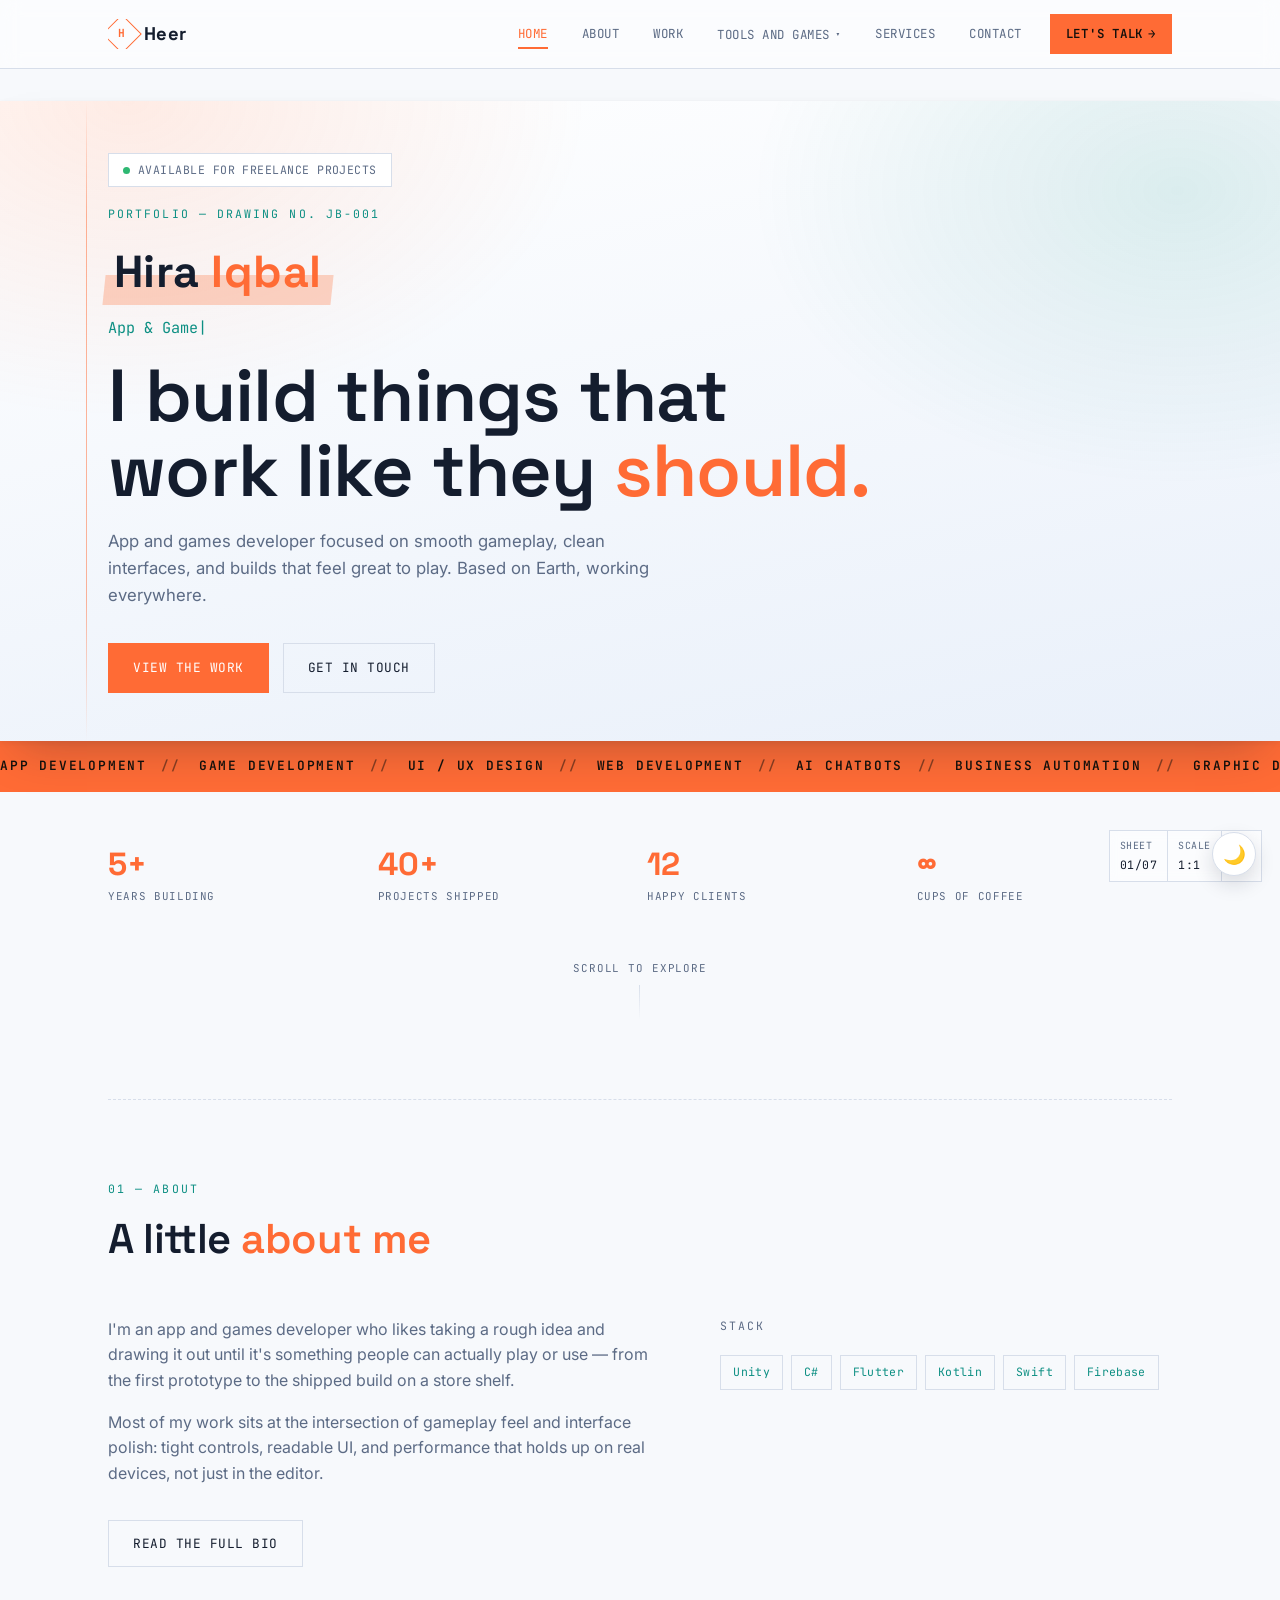
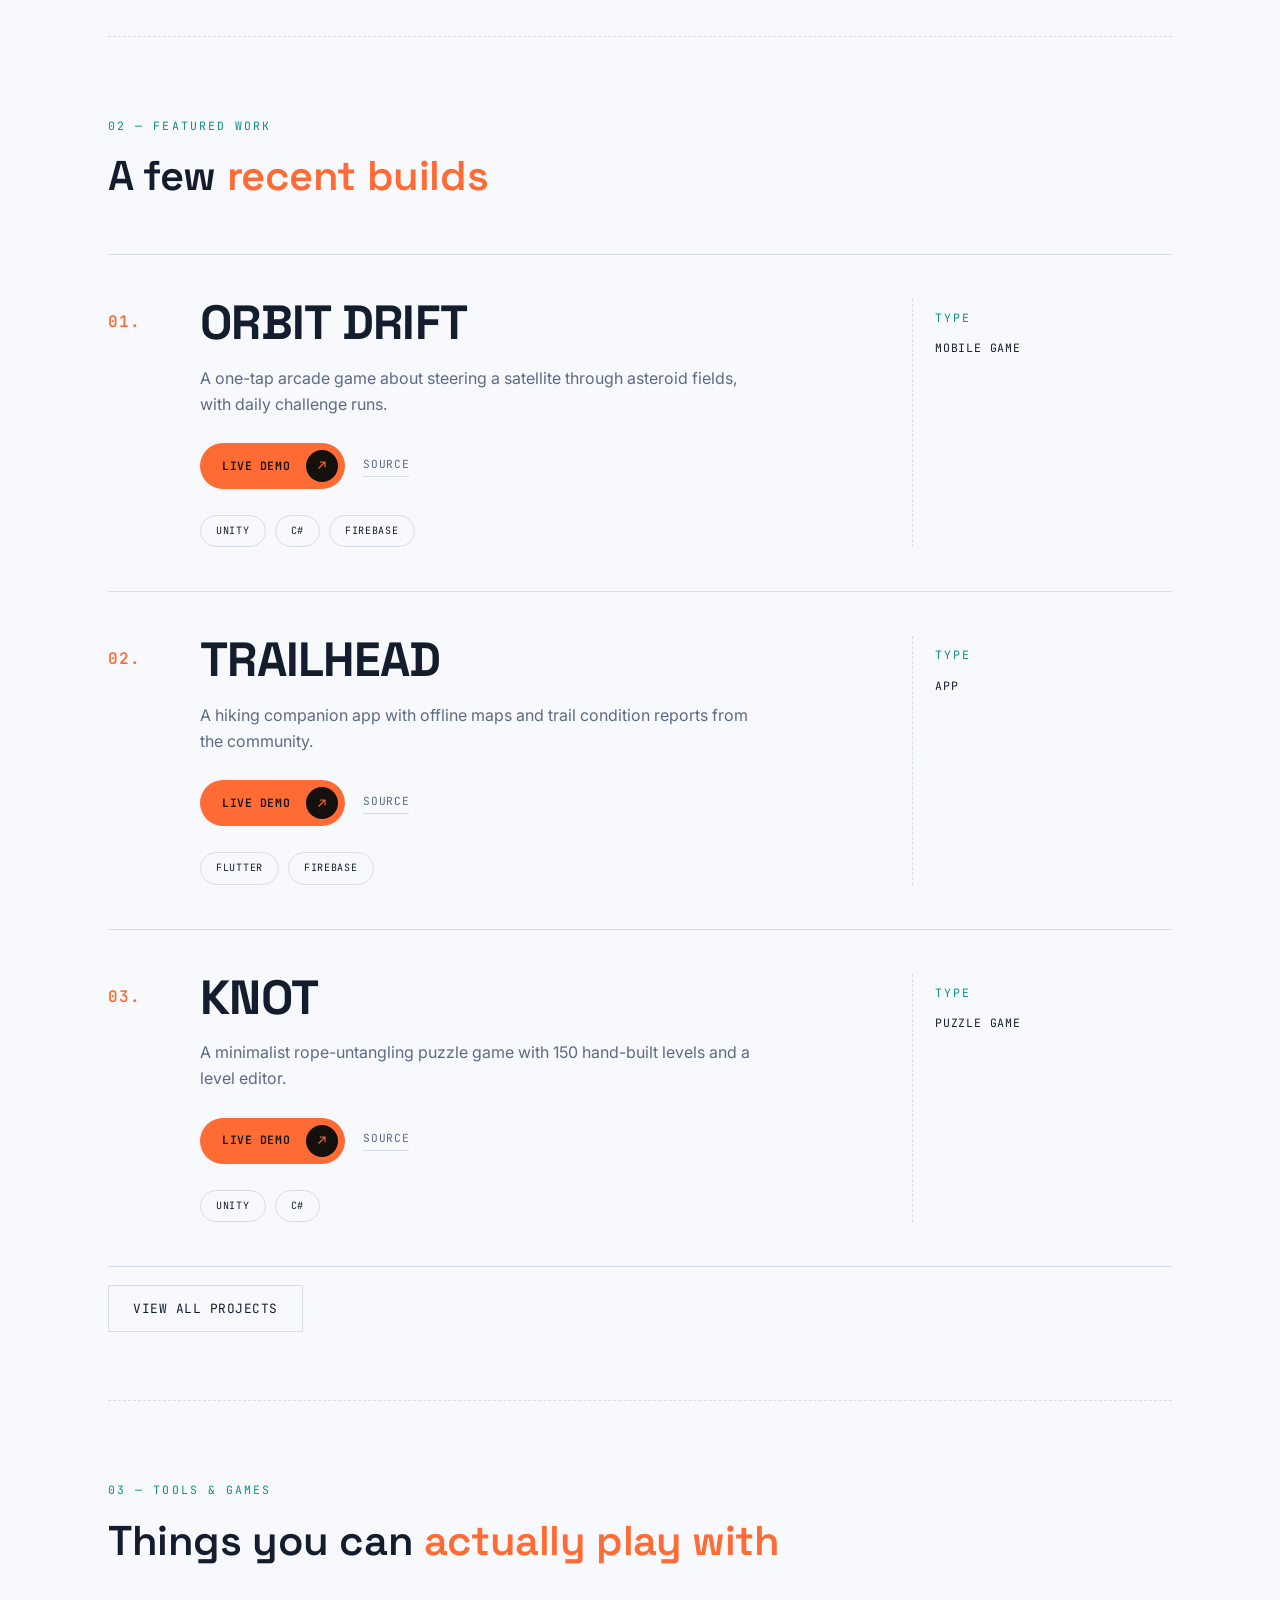
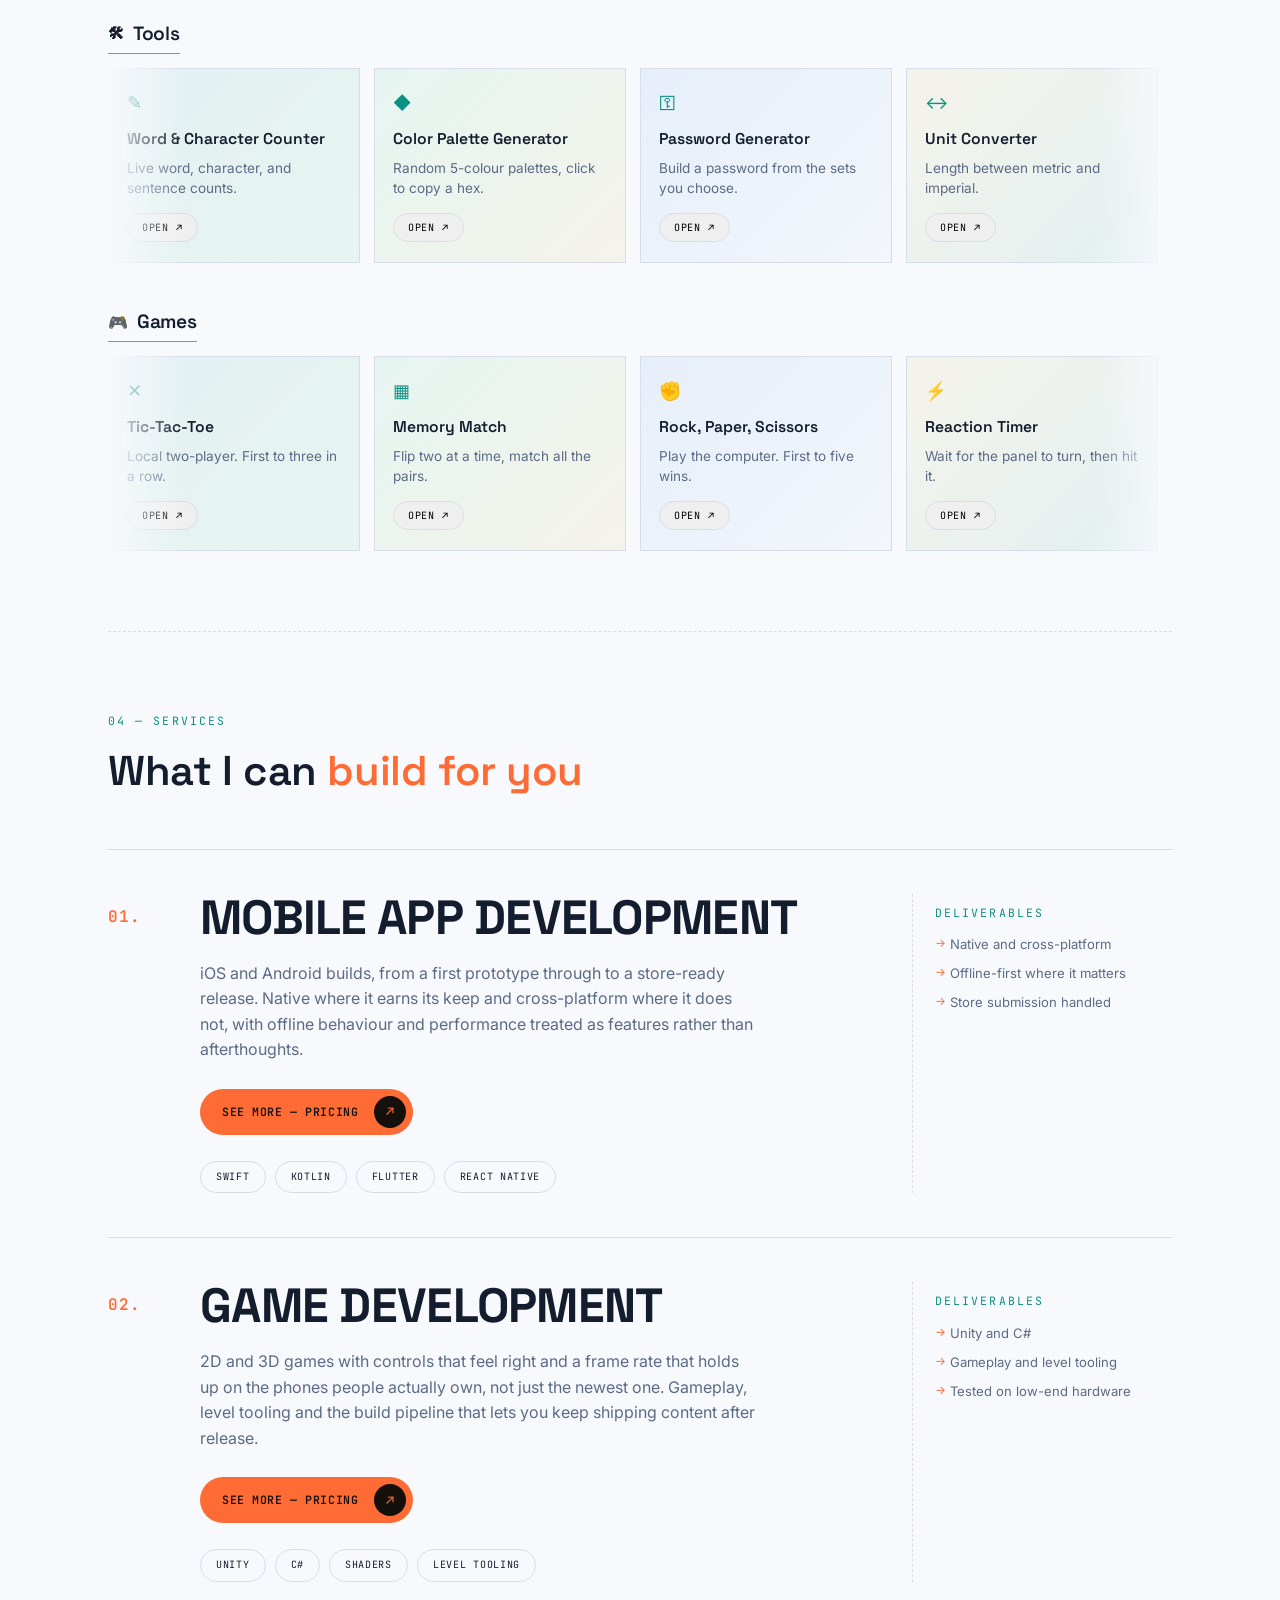
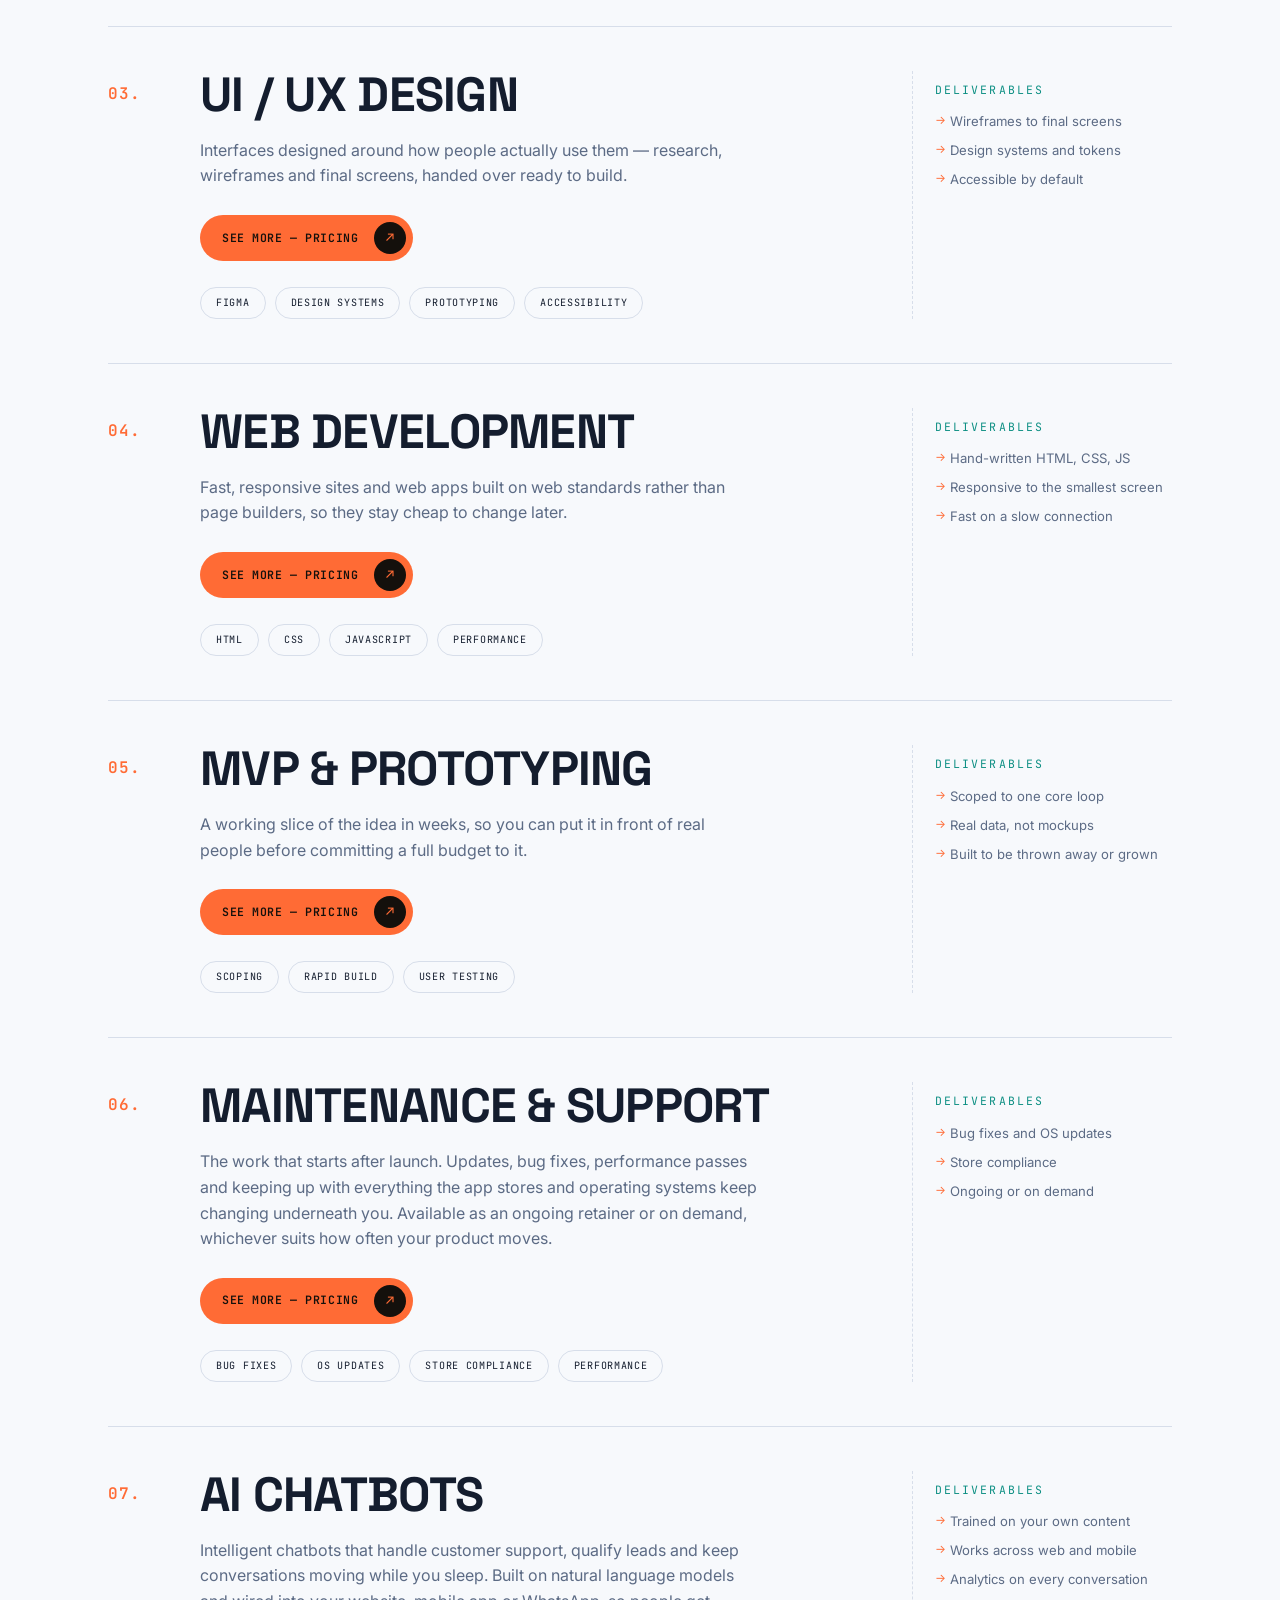
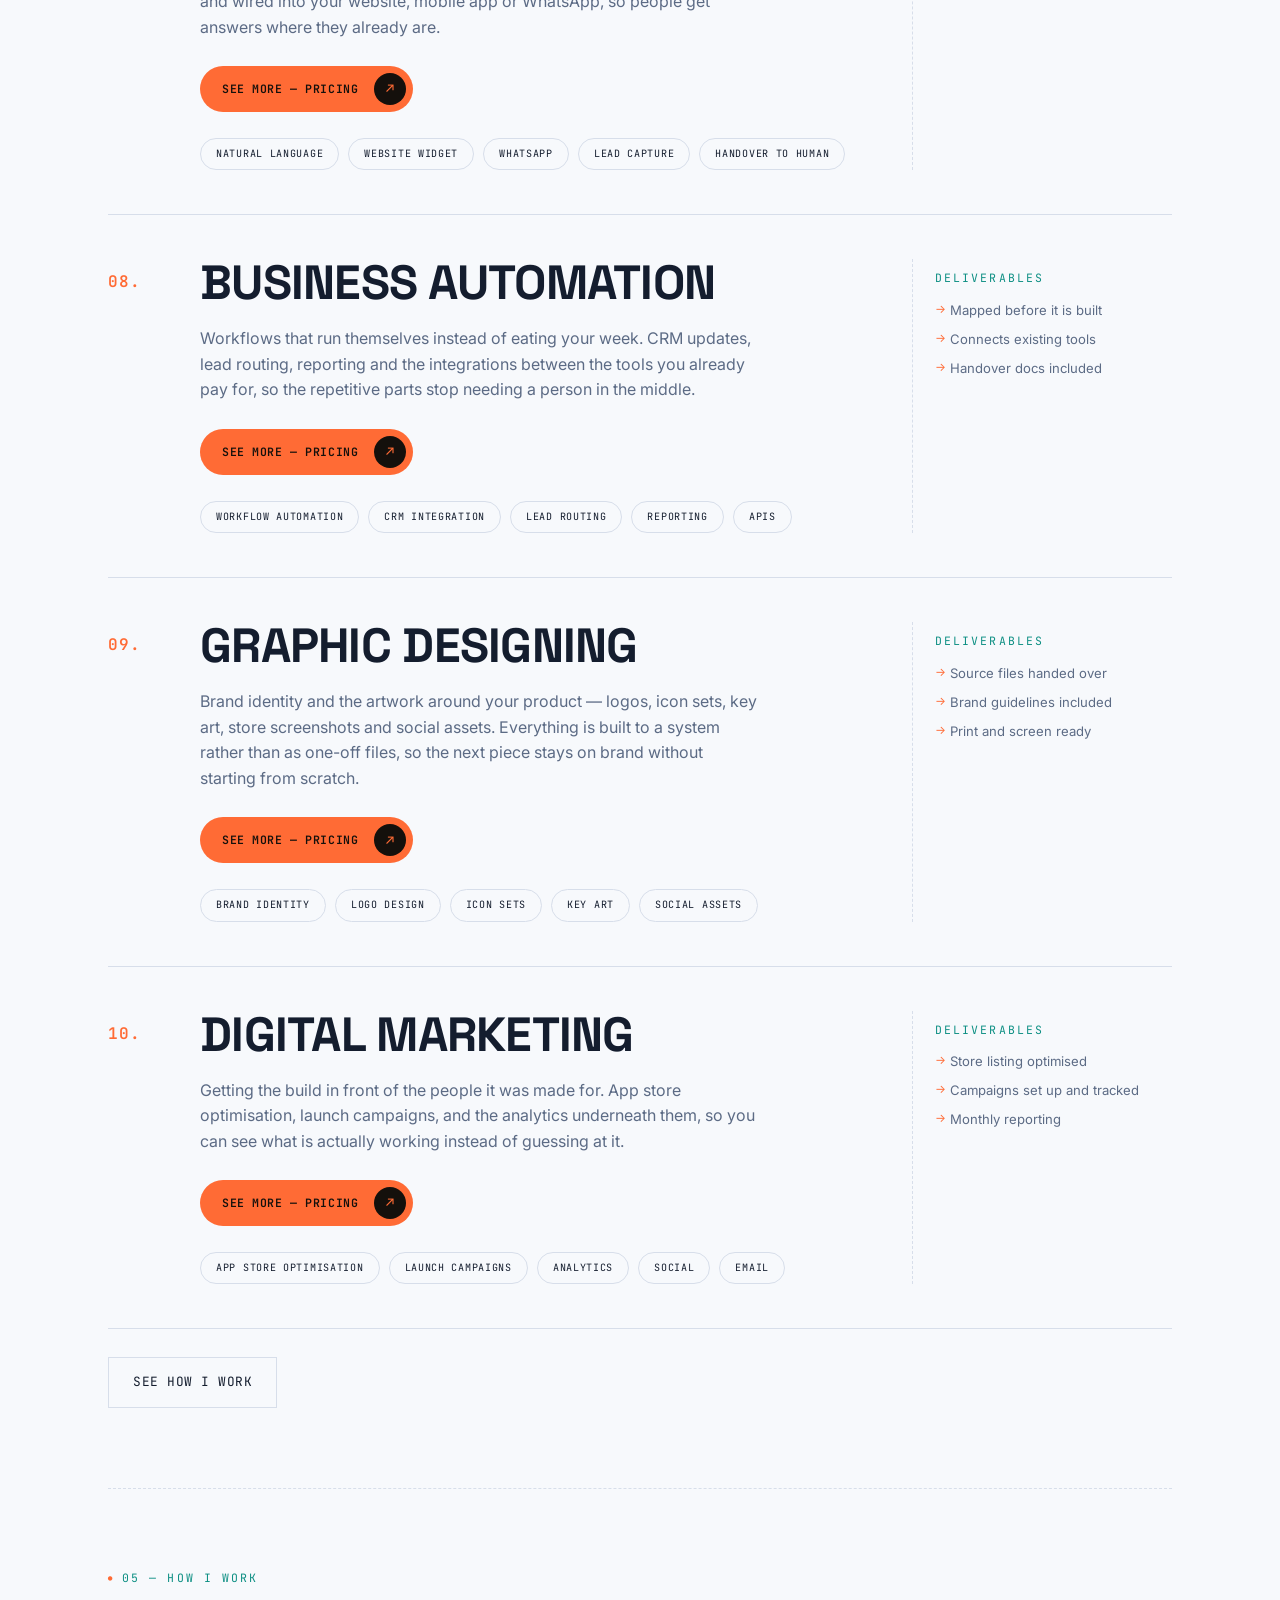
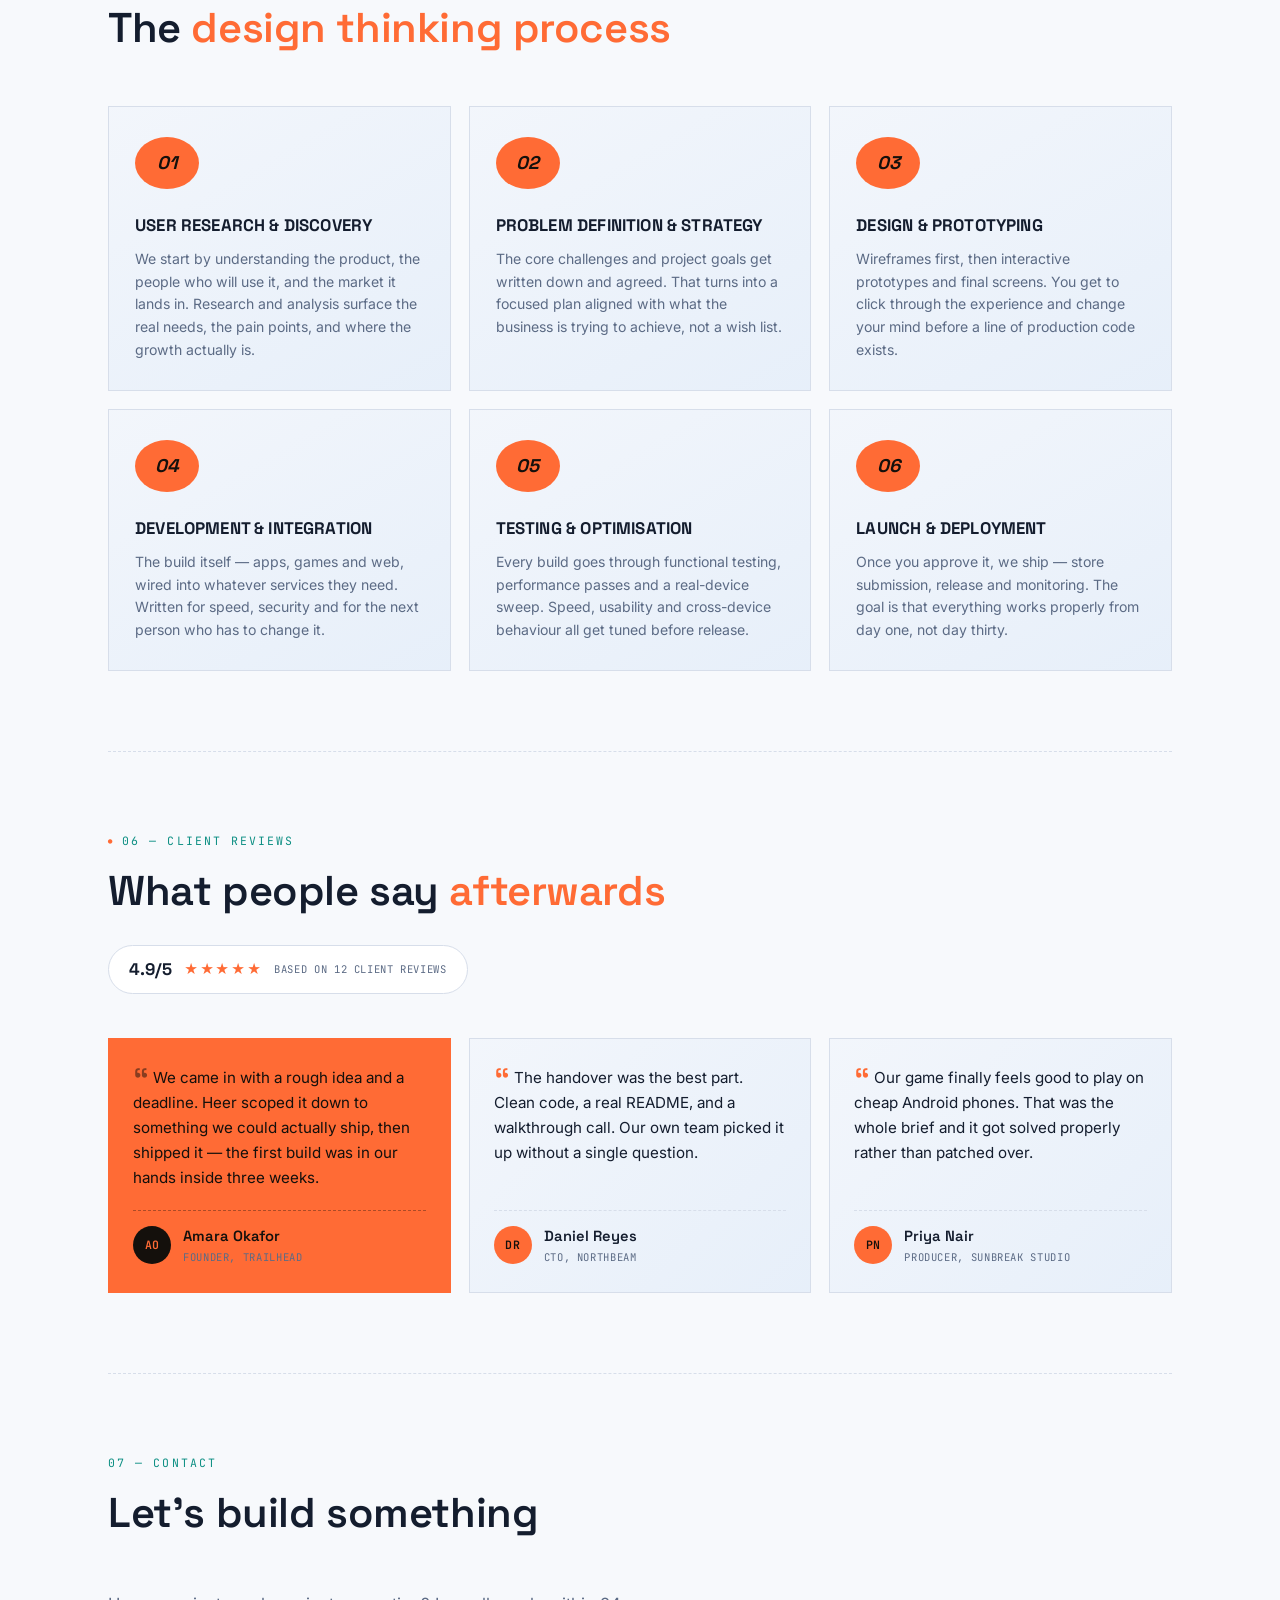
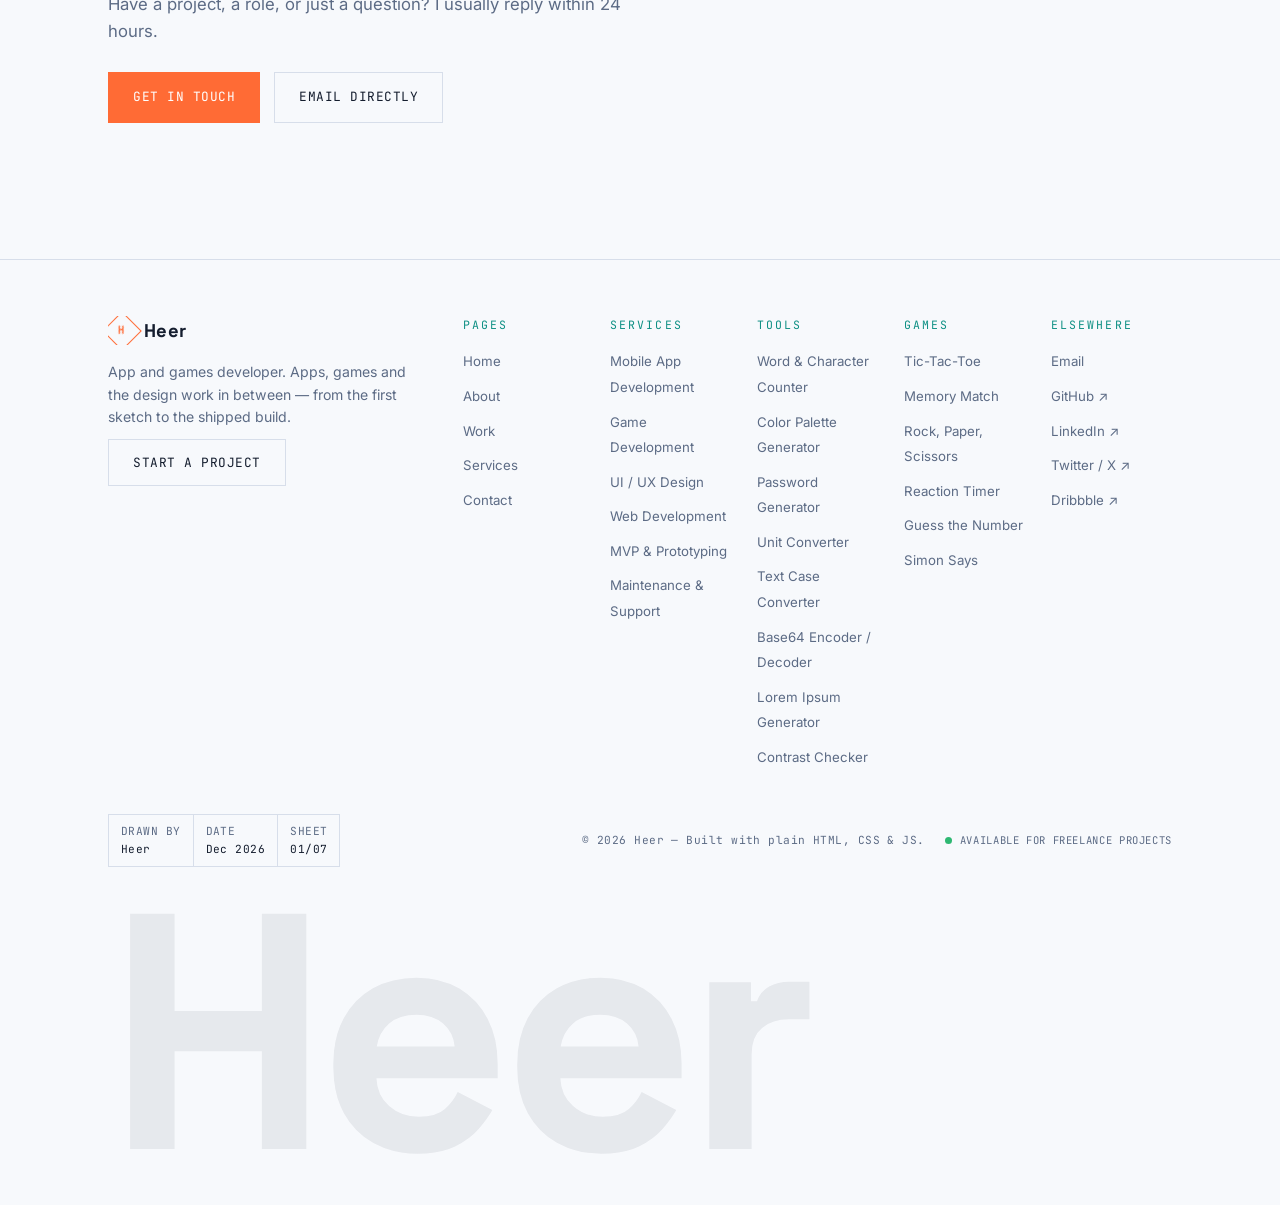
==== index.html @ 5babbfc8 "Rows everywhere, tools and games in a modal, back that returns you home - Work, home's work preview," ====
<!DOCTYPE html>
<html lang="en">
<head>
<meta charset="UTF-8">
<meta name="viewport" content="width=device-width, initial-scale=1.0">
<title>Heer — App & Games Developer Portfolio</title>
<!--
  HOW TO MAKE THIS YOURS
  1. This is already set up for Heer — App & Games Developer. Search "Heer" if you want to change the name.
  2. Edit the PROJECTS array in script.js to swap in your own work.
  3. Update the email / social links inside the #contact section.
  4. Swap the initials "JB" in the nav logo and footer title block.
-->
<link rel="preconnect" href="https://fonts.googleapis.com">
<link href="https://fonts.googleapis.com/css2?family=Space+Grotesk:wght@400;500;600;700&family=Inter:wght@400;500;600&family=JetBrains+Mono:wght@400;500;600&display=swap" rel="stylesheet">
<link rel="stylesheet" href="styles.css">
</head>
<body>

<div class="scroll-progress" id="scrollProgress" aria-hidden="true"></div>


<button class="theme-toggle" id="themeToggle" aria-label="Toggle dark mode" onclick="toggleTheme()">
  <span class="mode-icon">🌙</span>
</button>

<div class="sheet-info" aria-hidden="true">
  <div>SHEET<span id="sheetNum">01/05</span></div>
  <div>SCALE<span>1:1</span></div>
  <div>REV<span>A</span></div>
</div>

<header>
  <nav class="wrap">
    <a href="#home" class="logo" onclick="goTo('home')"><span class="mark"><span>H</span></span> Heer</a>
    <button class="menu-toggle" id="menuToggle" aria-label="Toggle menu" aria-expanded="false" onclick="toggleMobileNav()">☰</button>
    <ul class="nav-links" id="navLinks">
      <li><a href="#home" data-page="home" onclick="goTo('home')">Home</a></li>
      <li><a href="#about" data-page="about" onclick="goTo('about')">About</a></li>
      <li><a href="#work" data-page="work" onclick="goTo('work')">Work</a></li>
      <li class="has-dropdown" id="utilDropdown">
        <button class="nav-link" onclick="toggleDropdown(event)">Tools and Games <span class="chevron">▾</span></button>
        <div class="dropdown">
          <a href="#tools" data-page="tools" onclick="goTo('tools')">Tools</a>
          <a href="#games" data-page="games" onclick="goTo('games')">Games</a>
        </div>
      </li>
      <li><a href="#services" data-page="services" onclick="goTo('services')">Services</a></li>
      <li><a href="#contact" data-page="contact" onclick="goTo('contact')">Contact</a></li>
      <li class="nav-cta-item"><a href="#contact" class="nav-cta" onclick="goTo('contact')">Let's talk <span aria-hidden="true">→</span></a></li>
    </ul>
  </nav>
</header>

<main class="wrap">

  <button class="back-btn" id="backBtn" hidden onclick="goBack()"><span aria-hidden="true">←</span> Back</button>

  <!-- HOME -->
  <section class="page active hero section-tint" id="page-home">
    <div class="hero-panel">
    <div class="badge hero-anim" style="animation-delay:0s;"><span class="dot"></span> Available for freelance projects</div>
    <p class="eyebrow hero-anim" style="animation-delay:.06s;">Portfolio — Drawing No. JB‑001</p>
    <p class="hero-name hero-anim" style="animation-delay:.12s;">Hira <em>Iqbal</em></p>
    <p class="role-line hero-anim" id="roleLine" style="animation-delay:.18s;">&nbsp;</p>
    <h1 class="hero-anim" style="animation-delay:.24s;">I build things that<br>work like they <em>should.</em></h1>
    <p class="lede hero-anim" style="animation-delay:.32s;">App and games developer focused on smooth gameplay, clean interfaces, and builds that feel great to play. Based on Earth, working everywhere.</p>
    <div class="btn-row hero-anim" style="animation-delay:.38s;">
      <a href="#work" class="btn" onclick="goTo('work')">View the work</a>
      <a href="#contact" class="btn ghost" onclick="goTo('contact')">Get in touch</a>
    </div>
    </div><!-- /.hero-panel -->

    <div class="ticker ticker-band" id="heroTicker" role="group" aria-label="Capabilities"></div>

    <div class="stats">
      <div class="stat-card">
        <strong class="stat-num" data-target="5" data-suffix="+">0</strong>
        <span>Years Building</span>
      </div>
      <div class="stat-card">
        <strong class="stat-num" data-target="40" data-suffix="+">0</strong>
        <span>Projects Shipped</span>
      </div>
      <div class="stat-card">
        <strong class="stat-num" data-target="12" data-suffix="">0</strong>
        <span>Happy Clients</span>
      </div>
      <div class="stat-card">
        <strong class="stat-num" data-static="∞">0</strong>
        <span>Cups of Coffee</span>
      </div>
    </div>

    <button class="scroll-cue" onclick="document.querySelector('.divider').scrollIntoView({behavior:'smooth'})" aria-label="Scroll to explore">
      <span>Scroll to explore</span>
      <span class="scroll-cue-line"></span>
    </button>

    <hr class="divider" style="margin:80px 0;">

    <!-- About preview -->
    <div class="section-head">
      <p class="eyebrow">01 — About</p>
      <h2>A little <span class="outline">about me</span></h2>
    </div>
    <div class="about-grid">
      <div>
        <p>I'm an app and games developer who likes taking a rough idea and drawing it out until it's something people can actually play or use — from the first prototype to the shipped build on a store shelf.</p>
        <p>Most of my work sits at the intersection of gameplay feel and interface polish: tight controls, readable UI, and performance that holds up on real devices, not just in the editor.</p>
      </div>
      <div>
        <p class="eyebrow">Stack</p>
        <div class="tags">
          <span class="tag">Unity</span>
          <span class="tag">C#</span>
          <span class="tag">Flutter</span>
          <span class="tag">Kotlin</span>
          <span class="tag">Swift</span>
          <span class="tag">Firebase</span>
        </div>
      </div>
    </div>
    <div style="margin-top:28px;">
      <a href="#about" class="btn ghost" onclick="goTo('about')">Read the full bio</a>
    </div>

    <hr class="divider" style="margin:80px 0;">

    <!-- Featured work preview -->
    <div class="section-head">
      <p class="eyebrow">02 — Featured Work</p>
      <h2>A few <span class="outline">recent builds</span></h2>
    </div>
    <ol class="service-rows" id="homeProjectGrid"></ol>
    <div style="margin-top:28px;">
      <a href="#work" class="btn ghost" onclick="goTo('work')">View all projects</a>
    </div>

    <hr class="divider" style="margin:80px 0;">

    <!-- Tools & Games preview -->
    <div class="section-head">
      <p class="eyebrow">03 — Tools &amp; Games</p>
      <h2>Things you can <span class="outline">actually play with</span></h2>
    </div>
      <div class="showreel">
        <h3 class="reel-title"><a href="#tools" onclick="goTo('tools')"><span class="icon">🛠</span> Tools</a></h3>
        <div class="marquee" role="group" aria-label="Tools">
          <div class="marquee-track">
          <article class="mini-card">
            <span class="icon">✎</span>
            <h4>Word &amp; Character Counter</h4>
            <p>Live word, character, and sentence counts.</p>
            <button class="mini-open" onclick="openItem('tools','panel-counter','')">Open <span aria-hidden="true">↗</span></button>
          </article>
          <article class="mini-card">
            <span class="icon">◆</span>
            <h4>Color Palette Generator</h4>
            <p>Random 5-colour palettes, click to copy a hex.</p>
            <button class="mini-open" onclick="openItem('tools','panel-palette','genPalette')">Open <span aria-hidden="true">↗</span></button>
          </article>
          <article class="mini-card">
            <span class="icon">⚿</span>
            <h4>Password Generator</h4>
            <p>Build a password from the sets you choose.</p>
            <button class="mini-open" onclick="openItem('tools','panel-pass','genPassword')">Open <span aria-hidden="true">↗</span></button>
          </article>
          <article class="mini-card">
            <span class="icon">↔</span>
            <h4>Unit Converter</h4>
            <p>Length between metric and imperial.</p>
            <button class="mini-open" onclick="openItem('tools','panel-unit','convertUnit')">Open <span aria-hidden="true">↗</span></button>
          </article>
          <article class="mini-card">
            <span class="icon">Aa</span>
            <h4>Text Case Converter</h4>
            <p>Switch between sentence, title, camel and snake case.</p>
            <button class="mini-open" onclick="openItem('tools','panel-case','')">Open <span aria-hidden="true">↗</span></button>
          </article>
          <article class="mini-card">
            <span class="icon">⧉</span>
            <h4>Base64 Encoder / Decoder</h4>
            <p>Encode text to Base64 or decode it back.</p>
            <button class="mini-open" onclick="openItem('tools','panel-b64','')">Open <span aria-hidden="true">↗</span></button>
          </article>
          <article class="mini-card">
            <span class="icon">¶</span>
            <h4>Lorem Ipsum Generator</h4>
            <p>Placeholder paragraphs at the length you need.</p>
            <button class="mini-open" onclick="openItem('tools','panel-lorem','genLorem')">Open <span aria-hidden="true">↗</span></button>
          </article>
          <article class="mini-card">
            <span class="icon">◑</span>
            <h4>Contrast Checker</h4>
            <p>Check a colour pair against the WCAG levels.</p>
            <button class="mini-open" onclick="openItem('tools','panel-contrast','checkContrast')">Open <span aria-hidden="true">↗</span></button>
          </article>
          <article class="mini-card" aria-hidden="true">
            <span class="icon">✎</span>
            <h4>Word &amp; Character Counter</h4>
            <p>Live word, character, and sentence counts.</p>
            <button class="mini-open" tabindex="-1" onclick="openItem('tools','panel-counter','')">Open <span aria-hidden="true">↗</span></button>
          </article>
          <article class="mini-card" aria-hidden="true">
            <span class="icon">◆</span>
            <h4>Color Palette Generator</h4>
            <p>Random 5-colour palettes, click to copy a hex.</p>
            <button class="mini-open" tabindex="-1" onclick="openItem('tools','panel-palette','genPalette')">Open <span aria-hidden="true">↗</span></button>
          </article>
          <article class="mini-card" aria-hidden="true">
            <span class="icon">⚿</span>
            <h4>Password Generator</h4>
            <p>Build a password from the sets you choose.</p>
            <button class="mini-open" tabindex="-1" onclick="openItem('tools','panel-pass','genPassword')">Open <span aria-hidden="true">↗</span></button>
          </article>
          <article class="mini-card" aria-hidden="true">
            <span class="icon">↔</span>
            <h4>Unit Converter</h4>
            <p>Length between metric and imperial.</p>
            <button class="mini-open" tabindex="-1" onclick="openItem('tools','panel-unit','convertUnit')">Open <span aria-hidden="true">↗</span></button>
          </article>
          <article class="mini-card" aria-hidden="true">
            <span class="icon">Aa</span>
            <h4>Text Case Converter</h4>
            <p>Switch between sentence, title, camel and snake case.</p>
            <button class="mini-open" tabindex="-1" onclick="openItem('tools','panel-case','')">Open <span aria-hidden="true">↗</span></button>
          </article>
          <article class="mini-card" aria-hidden="true">
            <span class="icon">⧉</span>
            <h4>Base64 Encoder / Decoder</h4>
            <p>Encode text to Base64 or decode it back.</p>
            <button class="mini-open" tabindex="-1" onclick="openItem('tools','panel-b64','')">Open <span aria-hidden="true">↗</span></button>
          </article>
          <article class="mini-card" aria-hidden="true">
            <span class="icon">¶</span>
            <h4>Lorem Ipsum Generator</h4>
            <p>Placeholder paragraphs at the length you need.</p>
            <button class="mini-open" tabindex="-1" onclick="openItem('tools','panel-lorem','genLorem')">Open <span aria-hidden="true">↗</span></button>
          </article>
          <article class="mini-card" aria-hidden="true">
            <span class="icon">◑</span>
            <h4>Contrast Checker</h4>
            <p>Check a colour pair against the WCAG levels.</p>
            <button class="mini-open" tabindex="-1" onclick="openItem('tools','panel-contrast','checkContrast')">Open <span aria-hidden="true">↗</span></button>
          </article>
          </div>
        </div>
      </div>
      <div class="showreel">
        <h3 class="reel-title"><a href="#games" onclick="goTo('games')"><span class="icon">🎮</span> Games</a></h3>
        <div class="marquee" role="group" aria-label="Games">
          <div class="marquee-track">
          <article class="mini-card">
            <span class="icon">✕</span>
            <h4>Tic-Tac-Toe</h4>
            <p>Local two-player. First to three in a row.</p>
            <button class="mini-open" onclick="openItem('games','panel-ttt','initTTT')">Open <span aria-hidden="true">↗</span></button>
          </article>
          <article class="mini-card">
            <span class="icon">▦</span>
            <h4>Memory Match</h4>
            <p>Flip two at a time, match all the pairs.</p>
            <button class="mini-open" onclick="openItem('games','panel-memory','initMemory')">Open <span aria-hidden="true">↗</span></button>
          </article>
          <article class="mini-card">
            <span class="icon">✊</span>
            <h4>Rock, Paper, Scissors</h4>
            <p>Play the computer. First to five wins.</p>
            <button class="mini-open" onclick="openItem('games','panel-rps','')">Open <span aria-hidden="true">↗</span></button>
          </article>
          <article class="mini-card">
            <span class="icon">⚡</span>
            <h4>Reaction Timer</h4>
            <p>Wait for the panel to turn, then hit it.</p>
            <button class="mini-open" onclick="openItem('games','panel-reaction','resetReaction')">Open <span aria-hidden="true">↗</span></button>
          </article>
          <article class="mini-card">
            <span class="icon">?</span>
            <h4>Guess the Number</h4>
            <p>One to a hundred, higher or lower each time.</p>
            <button class="mini-open" onclick="openItem('games','panel-guess','resetGuess')">Open <span aria-hidden="true">↗</span></button>
          </article>
          <article class="mini-card">
            <span class="icon">◎</span>
            <h4>Simon Says</h4>
            <p>Watch the sequence, then repeat it back.</p>
            <button class="mini-open" onclick="openItem('games','panel-simon','resetSimon')">Open <span aria-hidden="true">↗</span></button>
          </article>
          <article class="mini-card" aria-hidden="true">
            <span class="icon">✕</span>
            <h4>Tic-Tac-Toe</h4>
            <p>Local two-player. First to three in a row.</p>
            <button class="mini-open" tabindex="-1" onclick="openItem('games','panel-ttt','initTTT')">Open <span aria-hidden="true">↗</span></button>
          </article>
          <article class="mini-card" aria-hidden="true">
            <span class="icon">▦</span>
            <h4>Memory Match</h4>
            <p>Flip two at a time, match all the pairs.</p>
            <button class="mini-open" tabindex="-1" onclick="openItem('games','panel-memory','initMemory')">Open <span aria-hidden="true">↗</span></button>
          </article>
          <article class="mini-card" aria-hidden="true">
            <span class="icon">✊</span>
            <h4>Rock, Paper, Scissors</h4>
            <p>Play the computer. First to five wins.</p>
            <button class="mini-open" tabindex="-1" onclick="openItem('games','panel-rps','')">Open <span aria-hidden="true">↗</span></button>
          </article>
          <article class="mini-card" aria-hidden="true">
            <span class="icon">⚡</span>
            <h4>Reaction Timer</h4>
            <p>Wait for the panel to turn, then hit it.</p>
            <button class="mini-open" tabindex="-1" onclick="openItem('games','panel-reaction','resetReaction')">Open <span aria-hidden="true">↗</span></button>
          </article>
          <article class="mini-card" aria-hidden="true">
            <span class="icon">?</span>
            <h4>Guess the Number</h4>
            <p>One to a hundred, higher or lower each time.</p>
            <button class="mini-open" tabindex="-1" onclick="openItem('games','panel-guess','resetGuess')">Open <span aria-hidden="true">↗</span></button>
          </article>
          <article class="mini-card" aria-hidden="true">
            <span class="icon">◎</span>
            <h4>Simon Says</h4>
            <p>Watch the sequence, then repeat it back.</p>
            <button class="mini-open" tabindex="-1" onclick="openItem('games','panel-simon','resetSimon')">Open <span aria-hidden="true">↗</span></button>
          </article>
          </div>
        </div>
      </div>

    <hr class="divider" style="margin:80px 0;">

    <!-- Services preview -->
    <div class="section-head">
      <p class="eyebrow">04 — Services</p>
      <h2>What I can <span class="outline">build for you</span></h2>
    </div>
    <ol class="service-rows" id="homeServiceRows"></ol>
    <div class="btn-row" style="margin-top:28px;">
      <a href="#services" class="btn ghost" onclick="goTo('services')">See how I work</a>
    </div>

    <hr class="divider" style="margin:80px 0;">

    <!-- How it works -->
    <div class="section-head">
      <p class="eyebrow dot">05 — How I work</p>
      <h2>The <span class="outline">design thinking process</span></h2>
    </div>
    <ol class="process-cards" id="homeProcess"></ol>

    <hr class="divider" style="margin:80px 0;">

    <!-- Client reviews -->
    <div class="section-head">
      <p class="eyebrow dot">06 — Client reviews</p>
      <h2>What people say <span class="outline">afterwards</span></h2>
      <div class="rating-pill" id="homeRating"></div>
    </div>
    <div class="quote-grid" id="homeQuoteGrid"></div>

    <hr class="divider" style="margin:80px 0;">

    <!-- Contact CTA -->
    <div class="section-head">
      <p class="eyebrow">07 — Contact</p>
      <h2>Let's build something</h2>
    </div>
    <p class="lede" style="margin-bottom:28px;">Have a project, a role, or just a question? I usually reply within 24 hours.</p>
    <div class="btn-row">
      <a href="#contact" class="btn" onclick="goTo('contact')">Get in touch</a>
      <a href="mailto:hello@hiraiqbal.dev" class="btn ghost">Email directly</a>
    </div>
  </section>

  <!-- ABOUT -->
  <section class="page section-tint tint-c" id="page-about">
    <div class="section-head">
      <p class="eyebrow">01 — About</p>
      <h2>The short version</h2>
    </div>
    <div class="about-grid">
      <div>
        <p>I'm an app and games developer who likes taking a rough idea and drawing it out until it's something people can actually play or use — from the first prototype to the shipped build on a store shelf.</p>
        <p>Most of my work sits at the intersection of gameplay feel and interface polish: tight controls, readable UI, and performance that holds up on real devices, not just in the editor.</p>
        <p>Outside of client work, I build small tools and games for fun — a few of them live on this site, under Tools &amp; Games.</p>
      </div>
      <div>
        <p class="eyebrow">Stack</p>
        <div class="tags">
          <span class="tag">Unity</span>
          <span class="tag">C#</span>
          <span class="tag">Flutter</span>
          <span class="tag">Kotlin</span>
          <span class="tag">Swift</span>
          <span class="tag">Firebase</span>
          <span class="tag">Figma</span>
          <span class="tag">Git</span>
        </div>
        <p class="eyebrow" style="margin-top:28px;">Currently</p>
        <p style="color:var(--muted); margin-top:8px;">Open to freelance app and game projects, and select full-time roles. Reply time: usually under 24 hours.</p>
      </div>
    </div>
  </section>

  <!-- WORK -->
  <section class="page section-tint tint-b" id="page-work">
    <div class="section-head">
      <p class="eyebrow">02 — Selected Work</p>
      <h2>Projects <span class="outline">worth a look</span></h2>
    </div>
    <ol class="service-rows" id="projectGrid"></ol>
  </section>

  <!-- TOOLS -->
    <section class="page section-tint tint-a" id="page-tools">
    <div class="section-head">
      <p class="eyebrow">03 — Tools</p>
      <h2>Small <span class="outline">utilities</span></h2>
    </div>
    <p class="lede" style="margin-bottom:40px;">Little browser utilities that do one job each. Nothing to install, and nothing leaves your machine.</p>
    <ol class="service-rows" id="toolRows"></ol>
  </section>

  <section class="page section-tint tint-b" id="page-games">
    <div class="section-head">
      <p class="eyebrow">04 — Games</p>
      <h2>Quick <span class="outline">breaks</span></h2>
    </div>
    <p class="lede" style="margin-bottom:40px;">Small games built by hand, all running locally in the page. Good for two minutes between things.</p>
    <ol class="service-rows" id="gameRows"></ol>
  </section>

  <!-- SERVICES -->
  <section class="page section-tint tint-c" id="page-services">
    <div class="section-head">
      <p class="eyebrow">05 — Services</p>
      <h2>What I can <span class="outline">build for you</span></h2>
    </div>
    <p class="lede" style="margin-bottom:32px;">Apps and games from the first sketch to the shipped build — and the design work in between. Every project is quoted on scope, not on hours.</p>

    <div class="ticker" id="capTicker" role="group" aria-label="Capabilities"></div>

    <ol class="service-rows" id="serviceRows"></ol>

    <hr class="divider" style="margin:72px 0;">

    <div class="section-head">
      <p class="eyebrow">How it works</p>
      <h2>The <span class="outline">design thinking process</span></h2>
    </div>
<ol class="process-cards" id="servicesProcess"></ol>

    <hr class="divider" style="margin:72px 0;">

    <div class="section-head">
      <p class="eyebrow">Client reviews</p>
      <h2>What it is like to <span class="outline">work together</span></h2>
    </div>
    <div class="quote-grid" id="quoteGrid"></div>

    <hr class="divider" style="margin:72px 0;">

    <div class="section-head">
      <h2>Have something in mind?</h2>
    </div>
    <p class="lede" style="margin-bottom:28px;">Tell me what you are trying to build and I will come back with a scope, a timeline, and a price.</p>
    <div class="btn-row">
      <a href="#contact" class="btn" onclick="goTo('contact')">Start a project</a>
      <a href="#work" class="btn ghost" onclick="goTo('work')">See past work</a>
    </div>
  </section>

  <section class="page section-tint tint-d" id="page-contact">
    <div class="section-head">
      <p class="eyebrow">06 — Contact</p>
      <h2>Let's build something</h2>
    </div>
    <div class="contact-grid">
      <div>
        <p style="color:var(--muted); margin-bottom:24px;">Have a project, a role, or just a question? The form sends straight to my inbox, or reach me directly through any of these.</p>
        <ul class="social-list">
          <li><a href="mailto:hello@hiraiqbal.dev">Email <span>hello@hiraiqbal.dev</span></a></li>
          <li><a href="https://github.com" target="_blank" rel="noopener">GitHub <span>↗</span></a></li>
          <li><a href="https://linkedin.com" target="_blank" rel="noopener">LinkedIn <span>↗</span></a></li>
          <li><a href="https://twitter.com" target="_blank" rel="noopener">Twitter / X <span>↗</span></a></li>
        </ul>
      </div>
      <form onsubmit="return sendMail(event)">
        <div class="field">
          <label for="cName">Name</label>
          <input type="text" id="cName" dir="auto" required>
        </div>
        <div class="field">
          <label for="cEmail">Email</label>
          <input type="email" id="cEmail" required>
        </div>
        <div class="field">
          <label for="cMsg">Message</label>
          <textarea id="cMsg" rows="5" dir="auto" required></textarea>
        </div>
        <button type="submit" class="btn">Send message</button>
      </form>
    </div>
  </section>

</main>

<footer>
  <div class="wrap footer-top">
    <div class="footer-brand">
      <a href="#home" class="logo" onclick="goTo('home')"><span class="mark"><span>H</span></span> Heer</a>
      <p>App and games developer. Apps, games and the design work in between — from the first sketch to the shipped build.</p>
      <a href="#contact" class="btn ghost small" onclick="goTo('contact')">Start a project</a>
    </div>

    <nav class="footer-cols" aria-label="Footer">
      <div class="footer-col">
        <p class="eyebrow">Pages</p>
        <ul>
          <li><a href="#home" onclick="goTo('home')">Home</a></li>
          <li><a href="#about" onclick="goTo('about')">About</a></li>
          <li><a href="#work" onclick="goTo('work')">Work</a></li>
          <li><a href="#services" onclick="goTo('services')">Services</a></li>
          <li><a href="#contact" onclick="goTo('contact')">Contact</a></li>
        </ul>
      </div>
      <div class="footer-col">
        <p class="eyebrow">Services</p>
        <ul id="footerServices"></ul>
      </div>
      <div class="footer-col">
        <p class="eyebrow">Tools</p>
        <ul id="footerTools"></ul>
      </div>
      <div class="footer-col">
        <p class="eyebrow">Games</p>
        <ul id="footerGames"></ul>
      </div>
      <div class="footer-col">
        <p class="eyebrow">Elsewhere</p>
        <ul>
          <li><a href="mailto:hello@hiraiqbal.dev">Email</a></li>
          <li><a href="https://github.com" target="_blank" rel="noopener">GitHub <span aria-hidden="true">↗</span></a></li>
          <li><a href="https://linkedin.com" target="_blank" rel="noopener">LinkedIn <span aria-hidden="true">↗</span></a></li>
          <li><a href="https://twitter.com" target="_blank" rel="noopener">Twitter / X <span aria-hidden="true">↗</span></a></li>
          <li><a href="https://dribbble.com" target="_blank" rel="noopener">Dribbble <span aria-hidden="true">↗</span></a></li>
        </ul>
      </div>
    </nav>
  </div>

  <div class="wrap footer-row">
    <div class="titleblock">
      <div>DRAWN BY<span>Heer</span></div>
      <div>DATE<span id="footDate"></span></div>
      <div>SHEET<span id="footSheet">01/07</span></div>
    </div>
    <div class="footer-meta">
      <span>&copy; <span id="footYear"></span> Heer &mdash; Built with plain HTML, CSS &amp; JS.</span>
      <span class="footer-status"><span class="dot"></span> Available for freelance projects</span>
    </div>
  </div>
  <div class="footer-mark wrap" aria-hidden="true">Heer</div>
</footer>


<!-- panel bodies live here and move into the modal when opened -->
<div id="panelStore" hidden>
<div class="util-panel" id="panel-counter">
            <div class="util-panel-inner">
              <textarea rows="5" id="counterInput" dir="auto" placeholder="Start typing or paste text here…" oninput="updateCounter()"></textarea>
              <div class="counter-stats">
                <div><strong id="cWords">0</strong><span>Words</span></div>
                <div><strong id="cChars">0</strong><span>Characters</span></div>
                <div><strong id="cSentences">0</strong><span>Sentences</span></div>
              </div>
            </div>
          </div>
<div class="util-panel" id="panel-palette">
            <div class="util-panel-inner">
              <button class="small-btn" onclick="genPalette()">Generate new palette</button>
              <div class="swatches" id="swatchRow"></div>
              <p class="eyebrow" id="copyMsg" style="margin-top:10px; min-height:1em;"></p>
            </div>
          </div>
<div class="util-panel" id="panel-pass">
            <div class="util-panel-inner">
              <div class="field">
                <label for="passLength">Length: <span id="passLenVal">14</span></label>
                <input type="range" id="passLength" min="6" max="32" value="14" oninput="document.getElementById('passLenVal').textContent=this.value">
              </div>
              <div class="field-row" style="margin-bottom:14px;">
                <label style="display:flex; align-items:center; gap:6px;"><input type="checkbox" id="passUpper" checked style="width:auto;"> Uppercase</label>
                <label style="display:flex; align-items:center; gap:6px;"><input type="checkbox" id="passNum" checked style="width:auto;"> Numbers</label>
                <label style="display:flex; align-items:center; gap:6px;"><input type="checkbox" id="passSym" checked style="width:auto;"> Symbols</label>
              </div>
              <button class="small-btn" onclick="genPassword()">Generate</button>
              <div class="field" style="margin-top:14px;">
                <input type="text" id="passOutput" readonly placeholder="Your password will appear here">
              </div>
            </div>
          </div>
<div class="util-panel" id="panel-unit">
            <div class="util-panel-inner">
              <div class="field-row">
                <div class="field">
                  <label for="unitInput">Value</label>
                  <input type="number" id="unitInput" value="1" oninput="convertUnit()">
                </div>
                <div class="field">
                  <label for="unitFrom">From</label>
                  <select id="unitFrom" onchange="convertUnit()">
                    <option value="m">Meters</option>
                    <option value="km">Kilometers</option>
                    <option value="cm">Centimeters</option>
                    <option value="in">Inches</option>
                    <option value="ft">Feet</option>
                    <option value="mi">Miles</option>
                  </select>
                </div>
              </div>
              <div class="field">
                <label for="unitTo">To</label>
                <select id="unitTo" onchange="convertUnit()">
                  <option value="ft">Feet</option>
                  <option value="m">Meters</option>
                  <option value="km">Kilometers</option>
                  <option value="cm">Centimeters</option>
                  <option value="in">Inches</option>
                  <option value="mi">Miles</option>
                </select>
              </div>
              <p class="eyebrow">Result</p>
              <p id="unitResult" style="font-family:var(--display); font-size:1.6rem; color:var(--accent);">—</p>
            </div>
          </div>
<div class="util-panel" id="panel-case">
            <div class="util-panel-inner">
              <textarea rows="3" id="caseInput" dir="auto" placeholder="Type or paste text here…" oninput="convertCase()"></textarea>
              <div class="chip-row">
                <button class="small-btn" onclick="setCase('upper')">UPPER</button>
                <button class="small-btn" onclick="setCase('lower')">lower</button>
                <button class="small-btn" onclick="setCase('sentence')">Sentence</button>
                <button class="small-btn" onclick="setCase('title')">Title</button>
                <button class="small-btn" onclick="setCase('camel')">camelCase</button>
                <button class="small-btn" onclick="setCase('snake')">snake_case</button>
                <button class="small-btn" onclick="setCase('kebab')">kebab-case</button>
              </div>
              <textarea rows="3" id="caseOutput" readonly placeholder="Result appears here"></textarea>
              <button class="small-btn" onclick="copyFrom('caseOutput', this)">Copy result</button>
            </div>
          </div>
<div class="util-panel" id="panel-b64">
            <div class="util-panel-inner">
              <textarea rows="3" id="b64Input" dir="auto" placeholder="Text or Base64…" oninput="runBase64()"></textarea>
              <div class="chip-row">
                <button class="small-btn" onclick="setB64Mode('encode')" id="b64EncodeBtn">Encode</button>
                <button class="small-btn" onclick="setB64Mode('decode')" id="b64DecodeBtn">Decode</button>
              </div>
              <textarea rows="3" id="b64Output" readonly placeholder="Result appears here"></textarea>
              <p class="eyebrow" id="b64Note">Encoding</p>
              <button class="small-btn" onclick="copyFrom('b64Output', this)">Copy result</button>
            </div>
          </div>
<div class="util-panel" id="panel-lorem">
            <div class="util-panel-inner">
              <div class="field">
                <label for="loremCount">Paragraphs: <span id="loremCountVal">3</span></label>
                <input type="range" id="loremCount" min="1" max="8" value="3" oninput="document.getElementById('loremCountVal').textContent=this.value; genLorem();">
              </div>
              <button class="small-btn" onclick="genLorem()">Generate again</button>
              <div id="loremOut" class="lorem-out"></div>
              <button class="small-btn" onclick="copyFrom('loremOut', this)">Copy text</button>
            </div>
          </div>
<div class="util-panel" id="panel-contrast">
            <div class="util-panel-inner">
              <div class="field-row">
                <div class="field">
                  <label for="cFg">Text colour</label>
                  <input type="color" id="cFg" value="#141d2e" oninput="checkContrast()">
                </div>
                <div class="field">
                  <label for="cBg">Background</label>
                  <input type="color" id="cBg" value="#f7f9fc" oninput="checkContrast()">
                </div>
              </div>
              <div class="contrast-preview" id="contrastPreview">Sample text at this pairing</div>
              <p class="contrast-ratio" id="contrastRatio">—</p>
              <div class="chip-row" id="contrastBadges"></div>
            </div>
          </div>
<div class="util-panel" id="panel-ttt">
          <div class="util-panel-inner">
            <p class="ttt-status" id="tttStatus">Player X's turn</p>
            <div class="ttt-board" id="tttBoard"></div>
            <button class="small-btn" onclick="initTTT()">Reset</button>
          </div>
        </div>
<div class="util-panel" id="panel-memory">
          <div class="util-panel-inner">
            <p class="ttt-status" id="memoryStatus">Moves: 0</p>
            <div class="memory-board" id="memoryBoard"></div>
            <button class="small-btn" onclick="initMemory()">Reset</button>
          </div>
        </div>
<div class="util-panel" id="panel-rps">
          <div class="util-panel-inner">
            <p class="rps-score" id="rpsScore">You: 0 — Computer: 0</p>
            <div class="rps-row">
              <button class="small-btn rps-choice" onclick="playRPS('rock')">🪨 Rock</button>
              <button class="small-btn rps-choice" onclick="playRPS('paper')">📄 Paper</button>
              <button class="small-btn rps-choice" onclick="playRPS('scissors')">✂️ Scissors</button>
            </div>
            <p class="eyebrow" id="rpsResult">Make the first move.</p>
          </div>
        </div>
<div class="util-panel" id="panel-reaction">
          <div class="util-panel-inner">
            <button class="reaction-pad" id="reactionPad" onclick="reactionClick()">Click to start</button>
            <p class="eyebrow" id="reactionBest">Best: —</p>
          </div>
        </div>
<div class="util-panel" id="panel-guess">
          <div class="util-panel-inner">
            <div class="field-row">
              <div class="field">
                <label for="guessInput">Your guess</label>
                <input type="number" id="guessInput" min="1" max="100" placeholder="1 – 100" onkeydown="if(event.key==='Enter'){event.preventDefault();submitGuess();}">
              </div>
            </div>
            <div class="chip-row">
              <button class="small-btn" onclick="submitGuess()">Guess</button>
              <button class="small-btn" onclick="resetGuess()">New number</button>
            </div>
            <p class="eyebrow" id="guessResult">Pick a number to begin.</p>
            <p class="eyebrow" id="guessHistory"></p>
          </div>
        </div>
<div class="util-panel" id="panel-simon">
          <div class="util-panel-inner">
            <div class="simon-board" id="simonBoard"></div>
            <div class="chip-row">
              <button class="small-btn" onclick="startSimon()">Start round</button>
            </div>
            <p class="eyebrow" id="simonStatus">Press start to play.</p>
          </div>
        </div>
</div>

<div class="modal-backdrop" id="itemModal" hidden onclick="if(event.target===this) closeItem()">
  <div class="modal" role="dialog" aria-modal="true" aria-labelledby="modalTitle">
    <div class="modal-head">
      <h3 id="modalTitle"></h3>
      <button class="modal-close" onclick="closeItem()" aria-label="Close">&times;</button>
    </div>
    <div class="modal-body" id="modalBody"></div>
  </div>
</div>

<script src="script.js"></script>
</body>
</html>
---- styles.css ----
:root{
  --bg:#f7f9fc;
  --surface:#ffffff;
  --surface-2:#eef3fb80;
  --line:#d7deea;
  --text:#141d2e;
  --muted:#5c6b85;
  --accent:#ff6b35;
  --accent-soft:#ff6b3512;
  --cyan:#0d8f83;
  --cyan-soft:#0d8f8315;
  --sky-soft:#4a90e218;
  --gold-soft:#e8c34518;
  --mint-soft:#2ecc7115;
  --header-bg:rgba(255,255,255,.5);
  --hero-bg-1:#ffffff;
  --hero-bg-2:#e9f0fa;
  --hero-glow-a:#ff6b3521;
  --hero-glow-b:#0d8f831f;
  --hero-shadow:0 22px 45px -18px rgba(20,29,46,.28), 0 2px 6px rgba(20,29,46,.06);
  --radius:2px;
  --display:'Space Grotesk', sans-serif;
  --body:'Inter', sans-serif;
  --mono:'JetBrains Mono', monospace;
}

[data-theme="dark"]{
  --bg:#0d1117;
  --surface:#151b26;
  --surface-2:#1c2433cc;
  --line:#2a3346;
  --text:#eef2f8;
  --muted:#8b97ad;
  --accent:#ff8257;
  --accent-soft:#ff825720;
  --cyan:#2fc4b6;
  --cyan-soft:#2fc4b620;
  --sky-soft:#5aa3f025;
  --gold-soft:#e8c34522;
  --mint-soft:#2ecc7120;
  --header-bg:rgba(13,17,23,.55);
  --hero-bg-1:#171f2e;
  --hero-bg-2:#0f1520;
  --hero-glow-a:#ff825726;
  --hero-glow-b:#2fc4b622;
  --hero-shadow:0 22px 48px -16px rgba(0,0,0,.65), 0 1px 0 rgba(255,255,255,.04);
}

body, .page, .card, .util-card, .stat-card, header{
  transition:background-color .35s ease, color .35s ease, border-color .35s ease;
}

.theme-toggle{
  position:fixed; bottom:24px; right:24px; z-index:80;
  display:inline-flex; align-items:center; justify-content:center;
  width:44px; height:44px; padding:0;
  border:1px solid var(--line); border-radius:50%;
  background:var(--surface); color:var(--text); cursor:pointer;
  box-shadow:0 8px 20px rgba(20,29,46,.15);
  transition:transform .2s ease, border-color .2s ease, background-color .2s ease, box-shadow .2s ease;
  font-size:1.15rem; line-height:1;
}
.theme-toggle:hover{ border-color:var(--accent); transform:translateY(-2px) rotate(12deg); box-shadow:0 10px 24px rgba(20,29,46,.22); }
@media (max-width:480px){
  .theme-toggle{ bottom:16px; right:16px; width:40px; height:40px; font-size:1.05rem; }
}

*{box-sizing:border-box; margin:0; padding:0;}

html{scroll-behavior:smooth;}
html, body{ overflow-x:hidden; width:100%; }

body{
  background:var(--bg);
  color:var(--text);
  font-family:var(--body);
  line-height:1.6;
  min-height:100vh;
}

a{color:inherit; text-decoration:none;}
button{font-family:inherit; cursor:pointer;}
ul{list-style:none;}

:focus-visible{
  outline:2px dashed var(--accent);
  outline-offset:3px;
}

.eyebrow{
  font-family:var(--mono);
  font-size:.72rem;
  letter-spacing:.18em;
  text-transform:uppercase;
  color:var(--cyan);
}

.wrap{
  max-width:1120px;
  margin:0 auto;
  padding:0 28px;
}

/* ---------- Corner sheet info (signature element) ---------- */
.sheet-info{
  position:fixed;
  right:18px;
  bottom:18px;
  z-index:40;
  display:flex;
  gap:0;
  border:1px solid var(--line);
  background:var(--header-bg);
  backdrop-filter:blur(6px);
  font-family:var(--mono);
  font-size:.62rem;
  letter-spacing:.05em;
  color:var(--muted);
}
.sheet-info div{
  padding:7px 10px;
  border-right:1px solid var(--line);
}
.sheet-info div:last-child{border-right:none;}
.sheet-info span{
  display:block;
  color:var(--text);
  font-size:.72rem;
  margin-top:2px;
}
@media (max-width:640px){ .sheet-info{ display:none; } }

/* ---------- Nav ---------- */
header{
  position:sticky; top:0; z-index:50;
  background:var(--header-bg);
  backdrop-filter:blur(10px);
  border-bottom:1px solid var(--line);
}
nav.wrap{
  height:68px;
  display:flex;
  align-items:center;
  justify-content:space-between;
}
.logo{
  font-family:var(--display);
  font-weight:700;
  font-size:1.15rem;
  letter-spacing:.02em;
  display:flex;
  align-items:center;
  gap:8px;
  overflow:hidden;
  white-space:nowrap;
  text-overflow:ellipsis;
  min-width:0;
}
.logo .mark{
  width:28px; height:28px;
  border:1.5px solid var(--accent);
  display:flex; align-items:center; justify-content:center;
  color:var(--accent);
  font-family:var(--mono);
  font-size:.7rem;
  transform:rotate(45deg);
  transition:transform .25s ease, border-color .25s ease;
}
.logo:hover .mark{ transform:rotate(45deg) scale(1.15); border-color:var(--cyan); }
.logo .mark span{ transform:rotate(-45deg); }

.nav-links{
  display:flex;
  align-items:center;
  gap:6px;
}
.nav-links > li{ position:relative; }
.nav-links a, .nav-links button.nav-link{
  display:flex; align-items:center; gap:5px;
  padding:9px 14px;
  font-family:var(--mono);
  font-size:.78rem;
  letter-spacing:.04em;
  text-transform:uppercase;
  color:var(--muted);
  background:none;
  border:none;
  position:relative;
  transition:color .15s ease;
}
.nav-links a::after, .nav-links button.nav-link::after{
  content:'';
  position:absolute;
  left:14px; right:14px; bottom:4px;
  height:2px;
  background:var(--accent);
  transform:scaleX(0);
  transform-origin:left;
  transition:transform .25s ease;
}
.nav-links a:hover::after, .nav-links button.nav-link:hover::after,
.nav-links a.active::after{
  transform:scaleX(1);
}
.nav-links a:hover, .nav-links button.nav-link:hover,
.nav-links a.active, .nav-links button.nav-link.active{
  color:var(--text);
}
.nav-links a.active, .nav-links button.nav-link.active{ color:var(--accent); }
.chevron{ font-size:.6rem; transition:transform .15s ease; }
.has-dropdown.open .chevron{ transform:rotate(180deg); }

.dropdown{
  position:absolute;
  top:calc(100% + 6px);
  left:0;
  min-width:190px;
  background:var(--surface);
  border:1px solid var(--line);
  box-shadow:0 12px 30px rgba(0,0,0,.4);
  display:none;
  flex-direction:column;
  padding:6px;
}
.has-dropdown.open .dropdown{ display:flex; }
.dropdown a{
  padding:10px 12px;
  font-family:var(--mono);
  font-size:.76rem;
  color:var(--muted);
  border-left:2px solid transparent;
}
.dropdown a:hover{ color:var(--text); border-left-color:var(--accent); background:var(--surface-2); }

.menu-toggle{
  display:none;
  background:none; border:1px solid var(--line);
  color:var(--text); padding:8px 10px;
  flex-shrink:0;
  font-size:1.1rem;
  line-height:1;
  position:relative;
  z-index:70;
}

@media (max-width:860px){
  .nav-links{
    display:none;
    position:absolute; top:68px; left:0; right:0;
    background:var(--bg);
    flex-direction:column;
    align-items:stretch;
    padding:10px;
    gap:2px;
    max-height:calc(100vh - 68px);
    overflow-y:auto;
    border-top:1px solid var(--line);
    border-bottom:1px solid var(--line);
    z-index:60;
  }
  .nav-links.open{ display:flex; }
  .nav-links a, .nav-links button.nav-link{ padding:14px 12px; justify-content:space-between; width:100%; }
  .dropdown{ position:static; border:none; background:none; padding-left:10px; display:none; }
  .has-dropdown.open .dropdown{ display:flex; }
  .menu-toggle{ display:block; }
}

/* ---------- Pages ---------- */
.page{ display:none; animation:fadeIn .35s ease; }
.page.active{ display:block; }
@keyframes fadeIn{ from{opacity:0; transform:translateY(6px);} to{opacity:1; transform:none;} }
@media (prefers-reduced-motion: reduce){
  .page{ animation:none; }
  html{ scroll-behavior:auto; }
}

/* ---------- Scroll reveal ---------- */
.reveal{
  opacity:0;
  transform:translateY(26px);
  transition:opacity .7s ease, transform .7s ease;
}
.reveal.in{ opacity:1; transform:none; }
@media (prefers-reduced-motion: reduce){
  .reveal{ opacity:1; transform:none; transition:none; }
}

/* ---------- Hero entrance ---------- */
@keyframes heroIn{ from{opacity:0; transform:translateY(16px);} to{opacity:1; transform:none;} }
.hero-anim{ animation:heroIn .6s ease both; }
@media (prefers-reduced-motion: reduce){
  .hero-anim{ animation:none; }
}

/* ---------- Button ripple ---------- */
.btn, .small-btn{ position:relative; overflow:hidden; }
.ripple{
  position:absolute;
  border-radius:50%;
  background:currentColor;
  opacity:.35;
  transform:scale(0);
  animation:rippleAnim .55s ease-out;
  pointer-events:none;
}
@keyframes rippleAnim{ to{ transform:scale(2.6); opacity:0; } }
@media (prefers-reduced-motion: reduce){
  .ripple{ display:none; }
}

/* ---------- Section background tints (full-bleed) ---------- */
.section-tint{
  margin-left:calc(50% - 50vw);
  margin-right:calc(50% - 50vw);
  padding-left:calc(50vw - 50%);
  padding-right:calc(50vw - 50%);
}
.tint-a{ background:linear-gradient(135deg, var(--gold-soft), var(--sky-soft)); }
.tint-b{ background:linear-gradient(135deg, var(--cyan-soft), var(--mint-soft)); }
.tint-c{ background:linear-gradient(135deg, var(--surface-2), var(--sky-soft)); }
.tint-d{ background:linear-gradient(135deg, var(--surface), var(--gold-soft)); border-top:1px dashed var(--line); border-bottom:1px dashed var(--line); }
@media (max-width:480px){
  .section-tint{ padding-left:16px; padding-right:16px; }
}


/* ---------- Scroll progress ---------- */
.scroll-progress{
  position:fixed; top:0; left:0; right:0; z-index:90;
  height:3px;
  background:var(--accent);
  transform:scaleX(0);
  transform-origin:left;
  will-change:transform;
  pointer-events:none;
}

/* ---------- In-site back button ---------- */
.back-btn{
  /* in the flow at the top of the page, so it scrolls away with the content */
  margin:18px 0 4px;
  display:inline-flex; align-items:center; gap:7px;
  padding:7px 13px;
  border:1px solid var(--line);
  border-radius:999px;
  background:var(--surface);
  color:var(--text);
  font-family:var(--mono);
  font-size:.66rem;
  text-transform:uppercase;
  letter-spacing:.07em;
  transition:border-color .18s ease, color .18s ease, transform .18s ease;
}
.back-btn[hidden]{ display:none; }
.back-btn:hover{ border-color:var(--accent); color:var(--accent); transform:translateX(-2px); }
@media (max-width:480px){
  .back-btn{ margin:14px 0 2px; padding:6px 11px; font-size:.6rem; }
}
@media (prefers-reduced-motion: reduce){
  .back-btn:hover{ transform:none; }
}

/* ---------- Nav: talk CTA ---------- */
.nav-links a.nav-cta{
  background:var(--accent);
  color:#14100c;
  padding:10px 16px;
  font-weight:600;
  letter-spacing:.06em;
  transition:transform .18s ease, box-shadow .18s ease;
}
.nav-links a.nav-cta::after{ display:none; }
.nav-links a.nav-cta:hover{ transform:translateY(-2px); box-shadow:0 8px 18px rgba(20,29,46,.22); }
.nav-cta-item{ margin-left:8px; }
@media (max-width:860px){
  .nav-cta-item{ margin-left:0; margin-top:6px; }
  .nav-links a.nav-cta{ justify-content:center; }
}

/* ---------- Two-tone headings ---------- */
.outline{ color:var(--accent); }

/* ---------- Capability ticker ---------- */
.ticker{
  overflow:hidden;
  margin-bottom:56px;
  padding:14px 0;
  border-top:1px solid var(--line);
  border-bottom:1px solid var(--line);
  -webkit-mask-image:linear-gradient(90deg, transparent 0, #000 6%, #000 94%, transparent 100%);
  mask-image:linear-gradient(90deg, transparent 0, #000 6%, #000 94%, transparent 100%);
}
.ticker-track{
  display:flex;
  width:max-content;
  animation:tickerRTL 42s linear infinite;
}
@keyframes tickerRTL{
  from{ transform:translateX(0); }
  to{ transform:translateX(-50%); }
}
.ticker:hover .ticker-track{ animation-play-state:paused; }
.ticker-track li{
  font-family:var(--mono);
  font-size:.72rem;
  text-transform:uppercase;
  letter-spacing:.1em;
  color:var(--muted);
  white-space:nowrap;
  /* spacing on the item, not a flex gap, so -50% stays exact */
  padding-right:34px;
  position:relative;
}
.ticker-track li::after{
  content:'◆';
  position:absolute; right:12px;
  color:var(--accent);
  font-size:.5rem;
  top:50%; transform:translateY(-45%);
}
@media (prefers-reduced-motion: reduce){
  .ticker-track{ animation:none; }
  .ticker{ overflow-x:auto; -webkit-mask-image:none; mask-image:none; }
}

/* Full-bleed accent band variant */
.ticker-band{
  margin-left:calc(50% - 50vw);
  margin-right:calc(50% - 50vw);
  margin-top:0;
  margin-bottom:0;
  padding:15px 0;
  background:var(--accent);
  border:none;
  -webkit-mask-image:none;
  mask-image:none;
}
.ticker-band .ticker-track li{
  color:#14100c;
  font-size:.8rem;
  font-weight:600;
  letter-spacing:.14em;
  padding-right:52px;
}
.ticker-band .ticker-track li::after{
  content:'//';
  color:rgba(20,16,12,.5);
  font-size:.8rem;
  right:18px;
  transform:translateY(-50%);
}
@media (max-width:480px){
  .ticker-band{ padding:12px 0; }
  .ticker-band .ticker-track li{ font-size:.68rem; padding-right:40px; }
  .ticker-band .ticker-track li::after{ right:14px; }
}

/* ---------- Services as numbered rows ---------- */
.service-rows{ list-style:none; }
.service-row{
  display:grid;
  grid-template-columns:64px 1fr 260px;
  gap:28px;
  padding:44px 0;
  border-top:1px solid var(--line);
  transition:border-color .25s ease;
}
.service-row:last-child{ border-bottom:1px solid var(--line); }
.service-row:hover{ border-top-color:var(--accent); }
.row-num{
  font-family:var(--mono);
  font-size:1rem;
  font-weight:600;
  color:var(--accent);
  letter-spacing:.06em;
  padding-top:10px;
}
.row-main h3{
  font-size:clamp(1.9rem, 4vw, 3rem);
  font-weight:700;
  text-transform:uppercase;
  line-height:1.02;
  letter-spacing:-.015em;
  margin-bottom:18px;
}
.row-main > p{
  color:var(--muted);
  max-width:56ch;
  margin-bottom:26px;
}
/* pill CTA with a circular arrow badge */
.row-cta{
  display:inline-flex; align-items:center; gap:16px;
  background:var(--accent);
  color:#14100c;
  border-radius:999px;
  padding:7px 7px 7px 22px;
  font-family:var(--mono);
  font-size:.72rem;
  font-weight:600;
  letter-spacing:.05em;
  text-transform:uppercase;
  margin-bottom:26px;
  transition:transform .2s ease, box-shadow .2s ease;
}
.row-cta:hover{ transform:translateY(-2px); box-shadow:0 10px 22px rgba(20,29,46,.22); }
.row-cta .arrow{
  width:32px; height:32px;
  border-radius:50%;
  background:#14100c;
  color:var(--accent);
  display:inline-flex; align-items:center; justify-content:center;
  font-size:.85rem;
  transition:transform .2s ease;
}
.row-cta:hover .arrow{ transform:rotate(45deg); }
@media (prefers-reduced-motion: reduce){
  .row-cta:hover{ transform:none; }
  .row-cta:hover .arrow{ transform:none; }
}
.row-tags{
  display:flex; flex-wrap:wrap; gap:9px;
}
.row-tags li{
  font-family:var(--mono);
  font-size:.63rem;
  text-transform:uppercase;
  letter-spacing:.07em;
  color:var(--text);
  border:1px solid var(--line);
  border-radius:999px;
  padding:7px 15px;
  transition:border-color .18s ease, color .18s ease;
}
.row-tags li:hover{ border-color:var(--accent); color:var(--accent); }
.row-spec{
  border-left:1px dashed var(--line);
  padding-left:22px;
  padding-top:10px;
}
.row-spec .eyebrow{ margin-bottom:12px; }
.row-spec ul{ display:grid; gap:8px; }
.row-spec li{
  font-size:.82rem;
  color:var(--muted);
  padding-left:15px;
  position:relative;
}
.row-spec li::before{
  content:'→';
  position:absolute; left:0;
  color:var(--accent);
  font-size:.72rem;
}
@media (max-width:900px){
  .service-row{ grid-template-columns:44px 1fr; }
  .row-spec{
    grid-column:2;
    border-left:none;
    border-top:1px dashed var(--line);
    padding-left:0; padding-top:18px;
  }
}
@media (max-width:520px){
  .service-row{ grid-template-columns:1fr; gap:16px; padding:28px 0; }
  .row-spec{ grid-column:1; }
}

/* ---------- Home: design thinking process ---------- */
.eyebrow.dot::before{
  content:'\25CF';
  color:var(--accent);
  font-size:.62em;
  margin-right:8px;
  vertical-align:.15em;
}
.process-cards{
  list-style:none;
  display:grid;
  grid-template-columns:repeat(3, 1fr);
  gap:18px;
}
.process-card{
  border:1px solid var(--line);
  background:linear-gradient(150deg, var(--surface-2), var(--sky-soft));
  padding:30px 26px 28px;
  transition:border-color .2s ease, transform .2s ease;
}
.process-card:hover{ border-color:var(--accent); transform:translateY(-3px); }
/* oval badge, as in the reference */
.step-oval{
  display:inline-flex; align-items:center; justify-content:center;
  width:64px; height:52px;
  border-radius:50%;
  background:var(--accent);
  color:#14100c;
  font-family:var(--display);
  font-style:italic;
  font-weight:700;
  font-size:1.15rem;
  margin-bottom:26px;
}
.process-card h3{
  font-size:1.05rem;
  font-weight:700;
  text-transform:uppercase;
  letter-spacing:.01em;
  line-height:1.25;
  margin-bottom:12px;
}
.process-card p{
  color:var(--muted);
  font-size:.88rem;
  line-height:1.62;
}
@media (max-width:900px){
  .process-cards{ grid-template-columns:repeat(2, 1fr); }
}
@media (max-width:560px){
  .process-cards{ grid-template-columns:1fr; }
  .process-card{ padding:26px 22px; }
}
@media (prefers-reduced-motion: reduce){
  .process-card:hover{ transform:none; }
}

/* ---------- Review rating pill ---------- */
.rating-pill{
  display:inline-flex; align-items:center; gap:12px;
  margin-top:20px;
  padding:10px 20px;
  border:1px solid var(--line);
  border-radius:999px;
  background:var(--surface);
}
.rating-pill strong{
  font-family:var(--display);
  font-size:1.05rem;
  font-weight:700;
}
.rating-pill .stars{ color:var(--accent); letter-spacing:.12em; font-size:.85rem; }
.rating-pill .note{
  font-family:var(--mono);
  font-size:.66rem;
  text-transform:uppercase;
  letter-spacing:.06em;
  color:var(--muted);
}
@media (max-width:480px){
  .rating-pill{ flex-wrap:wrap; gap:8px; padding:10px 16px; }
}

/* ---------- Client reviews ---------- */
.quote-grid{
  display:grid;
  grid-template-columns:repeat(auto-fit, minmax(240px, 1fr));
  gap:18px;
}
.quote-card{
  border:1px solid var(--line);
  background:linear-gradient(135deg, var(--surface-2), var(--sky-soft));
  padding:26px 24px;
  display:flex; flex-direction:column;
  transition:border-color .2s ease, transform .2s ease;
}
.quote-card:hover{ border-color:var(--accent); transform:translateY(-3px); }
.quote-card.featured{
  background:linear-gradient(135deg, var(--accent) 0%, var(--accent) 100%);
  border-color:var(--accent);
}
/* dark ink on the accent block: white would land near 3:1 on this orange */
.quote-card.featured blockquote,
.quote-card.featured figcaption strong{ color:#14100c; }
.quote-card.featured blockquote::before{ color:#14100c; opacity:.5; }
.quote-card.featured figcaption{ border-top-color:rgba(20,16,12,.35); }
.quote-card.featured figcaption span{ color:rgba(20,16,12,.72); }
.quote-card blockquote{
  font-size:.95rem;
  line-height:1.65;
  margin-bottom:20px;
  flex:1;
}
.quote-card blockquote::before{
  content:'“';
  font-family:var(--display);
  font-size:2.4rem;
  line-height:0;
  color:var(--accent);
  vertical-align:-.35em;
  margin-right:4px;
}
.quote-card figcaption{
  border-top:1px dashed var(--line);
  padding-top:14px;
  display:flex; align-items:center; gap:12px;
}
.quote-card .avatar{
  flex:0 0 auto;
  width:38px; height:38px;
  border-radius:50%;
  display:inline-flex; align-items:center; justify-content:center;
  background:var(--accent);
  color:#14100c;
  font-family:var(--mono);
  font-size:.72rem;
  font-weight:600;
  letter-spacing:.02em;
}
.quote-card.featured .avatar{ background:#14100c; color:var(--accent); }
.quote-card .who{ min-width:0; }
.quote-card figcaption strong{
  display:block;
  font-family:var(--display);
  font-size:.92rem;
  font-weight:600;
}
/* scoped to the role line: a bare `figcaption span` now also matches the
   .who wrapper, and uppercase would inherit into the name */
.quote-card figcaption .who > span{
  font-family:var(--mono);
  font-size:.66rem;
  text-transform:uppercase;
  letter-spacing:.06em;
  color:var(--muted);
  display:block;
}

/* ---------- Footer wordmark ---------- */
.footer-mark{
  font-family:var(--display);
  font-weight:700;
  font-size:clamp(4.5rem, 27vw, 21rem);
  line-height:.82;
  letter-spacing:-.03em;
  color:var(--text);
  opacity:.07;
  margin-top:28px;
  user-select:none;
  overflow:hidden;
}

@media (max-width:900px){
}
@media (max-width:520px){
}

/* ---------- Home showreel: tools / games sliding right to left ---------- */
.showreel{ margin-top:30px; }
.showreel + .showreel{ margin-top:44px; }

.marquee{
  overflow-x:auto;
  overflow-y:hidden;
  -webkit-overflow-scrolling:touch;
  overscroll-behavior-x:contain;
  /* the row moves on its own, so a scrollbar would never match it */
  scrollbar-width:none;
  -ms-overflow-style:none;
  /* soften the edges so cards enter and leave rather than get cut */
  -webkit-mask-image:linear-gradient(90deg, transparent 0, #000 7%, #000 93%, transparent 100%);
  mask-image:linear-gradient(90deg, transparent 0, #000 7%, #000 93%, transparent 100%);
}
.marquee::-webkit-scrollbar{ display:none; }
.marquee-track{
  display:flex;
  width:max-content;
  animation:reelRTL 36s linear infinite;
}
/* the card set is duplicated in the markup, so exactly half the track is
   one full set and -50% lands back on an identical frame */
@keyframes reelRTL{
  from{ transform:translateX(0); }
  to{ transform:translateX(-50%); }
}
.marquee:focus-within .marquee-track,
.marquee.is-touching .marquee-track{ animation-play-state:paused; }
/* Only where a real pointer hovers: on touch, :hover sticks after a tap and
   would leave the row frozen for good. */
@media (hover: hover) and (pointer: fine){
  .marquee:hover .marquee-track{ animation-play-state:paused; }
}

.mini-card{
  flex:0 0 auto;
  width:252px;
  /* spacing lives on the card, not as a track gap, so -50% stays exact */
  margin-right:14px;
  border:1px solid var(--line);
  background:linear-gradient(135deg, var(--cyan-soft), var(--mint-soft));
  padding:20px 18px;
  transition:border-color .2s ease, transform .2s ease;
}
.mini-card:nth-child(4n+2){ background:linear-gradient(135deg, var(--mint-soft), var(--gold-soft)); }
.mini-card:nth-child(4n+3){ background:linear-gradient(135deg, var(--sky-soft), var(--surface-2)); }
.mini-card:nth-child(4n+4){ background:linear-gradient(135deg, var(--gold-soft), var(--cyan-soft)); }
.mini-card:hover{ border-color:var(--accent); transform:translateY(-3px); }
.mini-card .icon{ font-size:1.1rem; color:var(--cyan); display:block; margin-bottom:10px; }
.mini-card h4{ font-family:var(--display); font-size:.98rem; font-weight:600; margin-bottom:6px; }
.mini-card p{ color:var(--muted); font-size:.85rem; line-height:1.5; }
.mini-open{
  display:inline-flex; align-items:center; gap:7px;
  margin-top:14px;
  padding:7px 14px;
  border:1px solid var(--line);
  border-radius:999px;
  font-family:var(--mono);
  font-size:.63rem;
  text-transform:uppercase;
  letter-spacing:.07em;
  transition:border-color .18s ease, color .18s ease;
}
.mini-open:hover{ border-color:var(--accent); color:var(--accent); }

.reel-title{
  margin-bottom:14px;
  font-family:var(--display);
  font-size:1.2rem;
}
.reel-title a{
  display:inline-flex; align-items:center; gap:9px;
  border-bottom:1px solid var(--accent);
  padding-bottom:3px;
  transition:color .18s ease;
}
.reel-title a:hover{ color:var(--accent); }
.reel-title .icon{ font-size:1rem; }

@media (max-width:800px){
  .mini-card{ width:220px; padding:16px 14px; }
  .marquee-track{ animation-duration:28s; }
}
@media (max-width:480px){
  .mini-card{ width:196px; margin-right:10px; }
  .reel-title{ font-size:1.05rem; }
}
@media (prefers-reduced-motion: reduce){
  .marquee{ -webkit-mask-image:none; mask-image:none; }
  .marquee-track{ animation:none; }
  .marquee-track > [aria-hidden="true"]{ display:none; }
}

/* ---------- Sub-section split (used inside Tools page) ---------- */
.subsection{ padding:56px 0; }
.subsection + .subsection{ padding-top:8px; }
.subsection .section-head{ margin-bottom:32px; }

/* ---------- Extra hover motion ---------- */
.nav-links a, .nav-links button.nav-link{ transition:color .15s ease, transform .15s ease; }
.logo{ transition:transform .2s ease; }
.card{ transition:transform .25s ease, box-shadow .25s ease, border-color .25s ease; }
.card:hover{ transform:translateY(-4px); box-shadow:0 16px 32px rgba(0,0,0,.3); }
@media (prefers-reduced-motion: reduce){
  .card:hover{ transform:none; }
}

/* ---------- Ambient decorative motion ---------- */
@keyframes markPulse{ 0%,100%{ transform:rotate(45deg) scale(1); } 50%{ transform:rotate(45deg) scale(1.08); } }
.logo .mark{ animation:markPulse 2.6s ease-in-out infinite; }
.logo:hover .mark{ animation-play-state:paused; }

.tag, .card .stack span{ transition:transform .18s ease, border-color .18s ease, color .18s ease; }
.tag:hover, .card .stack span:hover{ transform:translateY(-2px); border-color:var(--accent); color:var(--accent); }

@media (prefers-reduced-motion: reduce){
  .logo .mark{ animation:none; }
}

section{ padding:96px 0; }
.divider{
  border:none; border-top:1px dashed var(--line);
  margin:0;
}

h1,h2,h3{ font-family:var(--display); font-weight:600; letter-spacing:-.01em; }

/* ---------- Hero ---------- */
.hero{
  padding-top:32px;
  position:relative;
}
/* Raised panel that carries the hero content, edge to edge */
.hero-panel{
  position:relative;
  isolation:isolate;
  margin-left:calc(50% - 50vw);
  margin-right:calc(50% - 50vw);
  padding:52px calc(50vw - 50%) 48px;
  background-color:var(--hero-bg-1);
  background-image:
    radial-gradient(58% 80% at 10% 0%, var(--hero-glow-a), transparent 62%),
    radial-gradient(52% 72% at 92% 14%, var(--hero-glow-b), transparent 64%),
    linear-gradient(168deg, var(--hero-bg-1), var(--hero-bg-2));
  box-shadow:var(--hero-shadow);
}
@media (max-width:800px){
  .hero-panel{ padding-top:40px; padding-bottom:38px; }
}
@media (max-width:480px){
  .hero-panel{ padding-top:30px; padding-bottom:30px; }
}
/* drawn rule down the left of the hero content */
.hero-panel::before{
  content:'';
  position:absolute;
  top:0; bottom:0;
  /* the panel is full-bleed, so a 50% here would resolve against the
     viewport, not the content column — derive the content edge instead */
  left:calc(max((100vw - 1064px) / 2, 28px) - 22px);
  width:1px;
  background:linear-gradient(180deg, transparent, var(--accent) 18%, var(--accent) 78%, transparent);
  opacity:.5;
}
@media (max-width:900px){
  .hero-panel::before{ display:none; }
}
.hero h1{
  font-size:clamp(2.4rem, 7vw, 4.6rem);
  line-height:1.02;
  margin:18px 0 20px;
}
.hero h1 em, .hero-name em{ font-style:normal; color:var(--accent); }
.hero p.lede{
  max-width:560px;
  color:var(--muted);
  font-size:1.05rem;
  margin-bottom:34px;
}
.hero-name{
  position:relative;
  display:inline-block;
  font-family:var(--display);
  font-weight:700;
  font-size:clamp(1.9rem, 6vw, 2.8rem);
  color:var(--text);
  letter-spacing:.01em;
  margin:10px 0 6px;
  padding:2px 6px;
  z-index:0;
}
.hero-name::after{
  content:'';
  position:absolute;
  left:-4px; right:-4px; bottom:4px;
  height:40%;
  background:var(--accent);
  opacity:.28;
  transform:skewX(-6deg);
  z-index:-1;
}
.role-line{
  font-family:var(--mono);
  color:var(--cyan);
  font-size:.95rem;
  margin-bottom:8px;
  min-height:1.4em;
}
.role-line .cursor{ animation:blink 1s step-start infinite; }
@keyframes blink{ 50%{ opacity:0; } }

.btn-row{ display:flex; gap:14px; flex-wrap:wrap; }
.btn{
  font-family:var(--mono);
  font-size:.8rem;
  letter-spacing:.04em;
  text-transform:uppercase;
  padding:14px 24px;
  border:1px solid var(--accent);
  color:#ffffff;
  background:var(--accent);
  transition:all .15s ease, transform .1s ease;
}
.btn:hover{ background:transparent; color:var(--accent); }
.btn:active{ transform:scale(.96); }
.btn.ghost{
  background:transparent; color:var(--text); border-color:var(--line);
}
.btn.ghost:hover{ border-color:var(--cyan); color:var(--cyan); }

/* ---------- Availability badge ---------- */
.badge{
  display:inline-flex; align-items:center; gap:8px;
  padding:7px 14px;
  border:1px solid var(--line);
  background:var(--surface);
  font-family:var(--mono);
  font-size:.72rem;
  letter-spacing:.04em;
  text-transform:uppercase;
  color:var(--muted);
  margin-bottom:18px;
}
.badge .dot{
  width:7px; height:7px; border-radius:50%;
  background:#2eb872;
  box-shadow:0 0 0 rgba(46,184,114,.5);
  animation:dotPulse 2s ease infinite;
}
@keyframes dotPulse{
  0%{ box-shadow:0 0 0 0 rgba(46,184,114,.5); }
  70%{ box-shadow:0 0 0 7px rgba(46,184,114,0); }
  100%{ box-shadow:0 0 0 0 rgba(46,184,114,0); }
}

/* ---------- Stats ---------- */
.stats{
  display:grid;
  grid-template-columns:repeat(4,1fr);
  gap:14px;
  margin-top:56px;
}
.stat-card{
  position:relative;
  padding:0;
  text-align:left;
  transition:transform .2s ease;
  /* backwards, not both: the card returns to its own styles once the
     entrance finishes, so :hover can still move it */
  animation:statIn .6s cubic-bezier(.22,.61,.36,1) backwards;
}
.stat-card:nth-child(1){ animation-delay:.44s; }
.stat-card:nth-child(2){ animation-delay:.52s; }
.stat-card:nth-child(3){ animation-delay:.60s; }
.stat-card:nth-child(4){ animation-delay:.68s; }
@keyframes statIn{
  from{ opacity:0; transform:translateY(16px); }
  to{ opacity:1; transform:translateY(0); }
}
.stat-card:hover{ transform:translateY(-3px); }
.stat-card:hover span{ color:var(--text); }
@media (prefers-reduced-motion: reduce){
  .stat-card{ animation:none; }
  .stat-card:hover{ transform:none; }
}
.stat-num{ display:block; font-family:var(--display); font-size:2rem; color:var(--accent); line-height:1; }
.stat-card span{ font-family:var(--mono); font-size:.68rem; color:var(--muted); text-transform:uppercase; letter-spacing:.06em; display:block; margin-top:8px; }
@media (max-width:800px){ .stats{ gap:12px; } .stat-num{ font-size:1.5rem; } }
@media (max-width:480px){
  .stats{ gap:10px; }
  .stat-num{ font-size:1.25rem; }
  .stat-card span{ font-size:.53rem; letter-spacing:.03em; margin-top:6px; }
}

/* ---------- Scroll cue ---------- */
.scroll-cue{
  display:flex; flex-direction:column; align-items:center; gap:10px;
  margin:56px auto 0;
  background:none; border:none; color:var(--muted); cursor:pointer;
  font-family:var(--mono); font-size:.68rem; letter-spacing:.08em; text-transform:uppercase;
}
.scroll-cue:hover{ color:var(--accent); }
.scroll-cue-line{
  width:1px; height:34px;
  background:linear-gradient(var(--line), transparent);
  position:relative;
  overflow:hidden;
}
.scroll-cue-line::after{
  content:'';
  position:absolute; left:0; top:-34px; width:100%; height:34px;
  background:linear-gradient(var(--accent), transparent);
  animation:scrollLine 1.8s ease infinite;
}
@keyframes scrollLine{ to{ transform:translateY(68px); } }
@media (prefers-reduced-motion: reduce){
  .badge .dot{ animation:none; }
  .scroll-cue-line::after{ animation:none; top:0; }
}

/* ---------- Section heads ---------- */
.section-head{ margin-bottom:44px; }
.section-head h2{ font-size:clamp(1.8rem,4vw,2.6rem); margin-top:8px; }

/* ---------- About ---------- */
.about-grid{
  display:grid; grid-template-columns:1.1fr .9fr; gap:60px;
}
@media (max-width:800px){ .about-grid{ grid-template-columns:1fr; gap:36px; } }
.about-grid p{ color:var(--muted); margin-bottom:16px; }
.tags{ display:flex; flex-wrap:wrap; gap:8px; margin-top:20px; }
.tag{
  font-family:var(--mono); font-size:.72rem; letter-spacing:.03em;
  padding:7px 12px; border:1px solid var(--line); color:var(--cyan);
}

/* ---------- Projects ---------- */
.grid-cards{
  display:grid; grid-template-columns:repeat(auto-fit,minmax(280px,1fr));
  gap:22px;
}
.card{
  border:1px solid var(--line);
  background:linear-gradient(135deg, var(--cyan-soft), var(--mint-soft));
  padding:26px;
  position:relative;
  transition:border-color .15s ease, transform .15s ease;
}
.card:hover{ border-color:var(--accent); transform:translateY(-3px); }
.card .tag-mini{
  font-family:var(--mono); font-size:.65rem; color:var(--muted);
  letter-spacing:.08em; text-transform:uppercase;
}
.card h3{ font-size:1.15rem; margin:10px 0 8px; }
.card p{ color:var(--muted); font-size:.92rem; margin-bottom:16px; }
.card .stack{ display:flex; gap:6px; flex-wrap:wrap; margin-bottom:16px; }
.card .stack span{ font-family:var(--mono); font-size:.65rem; color:var(--cyan); border:1px solid var(--line); padding:3px 8px; }
.card .links{ display:flex; gap:16px; }
.card .links a{ font-family:var(--mono); font-size:.75rem; color:var(--text); border-bottom:1px solid var(--accent); padding-bottom:2px; }

/* ---------- Box gradient variety ---------- */
.card:nth-of-type(4n+2), .util-card:nth-of-type(4n+2){
  background:linear-gradient(135deg, var(--mint-soft), var(--gold-soft));
}
.card:nth-of-type(4n+3), .util-card:nth-of-type(4n+3){
  background:linear-gradient(135deg, var(--sky-soft), var(--surface-2));
}
.card:nth-of-type(4n+4), .util-card:nth-of-type(4n+4){
  background:linear-gradient(135deg, var(--gold-soft), var(--cyan-soft));
}

/* ---------- Recent builds — force single row ---------- */
.row-scroll{
  display:flex;
  flex-wrap:nowrap;
  overflow-x:auto;
  scroll-snap-type:x mandatory;
  -webkit-overflow-scrolling:touch;
  padding-bottom:10px;
}
.row-scroll > *{
  flex:0 0 260px;
  scroll-snap-align:start;
}
.row-scroll::-webkit-scrollbar{ height:6px; }
.row-scroll::-webkit-scrollbar-thumb{ background:var(--line); }
@media (min-width:860px){
  .row-scroll{ overflow-x:visible; }
  .row-scroll > *{ flex:1 1 0; }
}

/* ---------- Tools & Games ---------- */
@keyframes cardIn{ from{opacity:0; transform:translateY(18px);} to{opacity:1; transform:none;} }
.grid-cards.animate-in > *{ animation:cardIn .5s ease both; }
.grid-cards.animate-in > *:nth-child(1){ animation-delay:.02s; }
.grid-cards.animate-in > *:nth-child(2){ animation-delay:.08s; }
.grid-cards.animate-in > *:nth-child(3){ animation-delay:.14s; }
.grid-cards.animate-in > *:nth-child(4){ animation-delay:.20s; }
.grid-cards.animate-in > *:nth-child(5){ animation-delay:.26s; }
.grid-cards.animate-in > *:nth-child(6){ animation-delay:.32s; }

.util-card{
  border:1px solid var(--line); background:linear-gradient(135deg, var(--surface-2), var(--gold-soft));
  padding:24px;
  position:relative;
  overflow:hidden;
  transition:border-color .2s ease, transform .2s ease, box-shadow .25s ease;
}
.util-card::before{
  content:'';
  position:absolute; top:0; left:0; right:0; height:2px;
  background:linear-gradient(90deg, var(--accent), var(--cyan));
  transform:scaleX(0); transform-origin:left;
  transition:transform .3s ease;
}
.util-card:hover{ border-color:var(--accent); transform:translateY(-4px); box-shadow:0 16px 32px rgba(0,0,0,.35); }
.util-card:hover::before{ transform:scaleX(1); }
.util-card h3{ font-size:1.05rem; margin-bottom:6px; display:flex; align-items:center; gap:10px; }
.util-card .icon{ font-size:1.2rem; display:inline-block; transition:transform .3s ease; }
.util-card:hover .icon{ transform:scale(1.18) rotate(-6deg); }
.util-card p{ color:var(--muted); font-size:.86rem; margin-bottom:16px; }
.util-card .btn{ font-size:.72rem; padding:10px 16px; }
.util-panel{
  display:grid;
  grid-template-rows:0fr;
  opacity:0;
  transition:grid-template-rows .4s cubic-bezier(.4,0,.2,1), opacity .3s ease;
}
.util-panel.open{ grid-template-rows:1fr; opacity:1; }
.util-panel-inner{
  overflow:hidden;
  min-height:0;
  margin-top:18px;
  padding-top:18px;
  border-top:1px dashed var(--line);
}
@media (prefers-reduced-motion: reduce){
  .util-panel{ transition:none; }
  .grid-cards.animate-in > *{ animation:none; }
}

input[type=text], input[type=number], input[type=email], textarea, select{
  width:100%;
  background:var(--bg);
  border:1px solid var(--line);
  color:var(--text);
  padding:11px 12px;
  font-family:var(--body);
  font-size:.9rem;
}
input:focus, textarea:focus, select:focus{ border-color:var(--cyan); }
[dir="auto"]{ unicode-bidi:plaintext; }
label{ font-family:var(--mono); font-size:.68rem; color:var(--muted); text-transform:uppercase; letter-spacing:.05em; display:block; margin-bottom:6px; }

.field{ margin-bottom:14px; }
.field-row{ display:flex; gap:12px; }
.field-row > .field{ flex:1; }
.field-hint{ display:block; min-height:1em; margin-top:5px; font-size:.72rem; color:var(--muted); }
.field-invalid input, .field-invalid textarea{ border-color:#e5484d; }
.field-invalid .field-hint{ color:#e5484d; }
.field-valid input, .field-valid textarea{ border-color:#2eb872; }

.small-btn{
  font-family:var(--mono); font-size:.72rem; padding:9px 14px;
  border:1px solid var(--line); background:transparent; color:var(--text);
  transition:border-color .15s ease, color .15s ease, transform .1s ease;
}
.small-btn:hover{ border-color:var(--accent); color:var(--accent); }
.small-btn:active{ transform:scale(.94); }

@keyframes swatchIn{ from{opacity:0; transform:scale(.7);} to{opacity:1; transform:scale(1);} }
@keyframes pop{ from{opacity:0; transform:translateY(4px);} to{opacity:1; transform:none;} }
.pop{ animation:pop .25s ease; }

.swatches{ display:flex; gap:8px; flex-wrap:wrap; margin-top:12px; }
.swatch{
  width:64px; height:64px; display:flex; align-items:flex-end; justify-content:center;
  font-family:var(--mono); font-size:.6rem; color:#00000099; padding-bottom:4px;
  border:1px solid var(--line); cursor:pointer;
  animation:swatchIn .35s ease both;
  transition:transform .18s ease, box-shadow .18s ease;
}
.swatch:hover{ transform:translateY(-5px) scale(1.05); box-shadow:0 10px 20px rgba(0,0,0,.4); }
.swatch:active{ transform:translateY(-2px) scale(.97); }
.swatch:nth-child(1){ animation-delay:.02s; }
.swatch:nth-child(2){ animation-delay:.07s; }
.swatch:nth-child(3){ animation-delay:.12s; }
.swatch:nth-child(4){ animation-delay:.17s; }
.swatch:nth-child(5){ animation-delay:.22s; }

@keyframes valuePulse{ 0%{ box-shadow:0 0 0 0 rgba(79,209,197,.5);} 100%{ box-shadow:0 0 0 8px rgba(79,209,197,0);} }
.value-pulse{ animation:valuePulse .5s ease; }

.counter-stats{ display:flex; gap:22px; margin-top:14px; flex-wrap:wrap; }
.counter-stats div strong{ display:block; font-family:var(--display); font-size:1.4rem; color:var(--accent); }
.counter-stats div span{ font-family:var(--mono); font-size:.65rem; color:var(--muted); text-transform:uppercase; }

/* tic tac toe */
@keyframes markPop{ from{ transform:scale(.3); opacity:0;} to{ transform:scale(1); opacity:1;} }
@keyframes winPulse{ 0%,100%{ box-shadow:0 0 0 rgba(255,107,53,.5);} 50%{ box-shadow:0 0 16px rgba(255,107,53,.7);} }
.ttt-board{ display:grid; grid-template-columns:repeat(3,64px); gap:4px; margin:10px 0; }
.ttt-cell{
  width:64px; height:64px; background:var(--bg); border:1px solid var(--line);
  display:flex; align-items:center; justify-content:center;
  font-family:var(--display); font-size:1.6rem; color:var(--accent);
  transition:border-color .15s ease, transform .1s ease;
}
.ttt-cell:hover:not(:disabled){ border-color:var(--cyan); transform:translateY(-2px); }
.ttt-cell.filled{ animation:markPop .25s cubic-bezier(.34,1.56,.64,1); }
.ttt-cell.win{ background:var(--accent-soft); border-color:var(--accent); animation:winPulse 1s ease infinite; }
.ttt-status{ font-family:var(--mono); font-size:.8rem; color:var(--cyan); margin:10px 0; transition:color .2s ease; }

/* memory */
@keyframes matchPulse{ 0%{ transform:scale(1);} 50%{ transform:scale(1.08);} 100%{ transform:scale(1);} }
@keyframes shake{ 10%,90%{transform:translateX(-2px);} 20%,80%{transform:translateX(3px);} 30%,50%,70%{transform:translateX(-5px);} 40%,60%{transform:translateX(5px);} }
.memory-board{ display:grid; grid-template-columns:repeat(4,58px); gap:6px; margin:10px 0; perspective:600px; }
.memory-cell{
  width:58px; height:58px; background:none; border:none; padding:0; cursor:pointer;
}
.memory-card-inner{
  width:100%; height:100%; position:relative;
  transform-style:preserve-3d;
  transition:transform .4s cubic-bezier(.4,0,.2,1);
}
.memory-cell.flipped .memory-card-inner, .memory-cell.matched .memory-card-inner{ transform:rotateY(180deg); }
.memory-face{
  position:absolute; inset:0;
  display:flex; align-items:center; justify-content:center;
  backface-visibility:hidden;
  border:1px solid var(--line); background:var(--bg); font-size:1.3rem;
}
.memory-front{ color:var(--muted); font-family:var(--mono); font-size:1rem; }
.memory-back{ transform:rotateY(180deg); }
.memory-cell.matched .memory-face{ border-color:var(--accent); background:var(--surface-2); }
.memory-cell.matched{ animation:matchPulse .4s ease; }
.memory-cell.mismatch .memory-card-inner{ animation:shake .4s ease; }

/* rps */
.rps-row{ display:flex; gap:10px; margin:14px 0; flex-wrap:wrap; }
.rps-choice{ transition:border-color .15s ease, color .15s ease, transform .15s ease; }
.rps-choice:hover{ transform:translateY(-3px) scale(1.05); }
.rps-score{ font-family:var(--mono); font-size:.85rem; color:var(--cyan); }
#rpsResult.win{ color:var(--accent); }
#rpsResult.lose{ color:var(--muted); }
#rpsResult.tie{ color:var(--cyan); }

/* ---------- Contact ---------- */
.contact-grid{ display:grid; grid-template-columns:1fr 1fr; gap:50px; }
@media (max-width:800px){ .contact-grid{ grid-template-columns:1fr; } }
.social-list a{
  display:flex; justify-content:space-between; padding:14px 0;
  border-bottom:1px solid var(--line);
  font-family:var(--mono); font-size:.85rem;
}
.social-list a:hover{ color:var(--accent); }

footer{
  border-top:1px solid var(--line);
  padding:34px 0;
  margin-top:40px;
}
.footer-row{
  display:flex; justify-content:space-between; align-items:center; flex-wrap:wrap; gap:14px;
  font-family:var(--mono); font-size:.7rem; color:var(--muted); letter-spacing:.04em;
}
.titleblock{ display:flex; gap:0; border:1px solid var(--line); }
.titleblock div{ padding:8px 12px; border-right:1px solid var(--line); }
.titleblock div:last-child{ border-right:none; }
.titleblock span{ display:block; color:var(--text); }

/* ---------- Small phones ---------- */
@media (max-width:480px){
  .wrap{ padding:0 16px; }
  section{ padding:56px 0; }
  .hero{ padding-top:18px; }
  .stats{ margin-top:36px; }
  .util-card, .card{ padding:18px; }
  .ttt-board{ grid-template-columns:repeat(3,56px); }
  .ttt-cell{ width:56px; height:56px; font-size:1.3rem; }
  .memory-board{ grid-template-columns:repeat(4,50px); gap:5px; }
  .memory-cell{ width:50px; height:50px; }
  .memory-face{ font-size:1.1rem; }
  .swatch{ width:52px; height:52px; }
  .titleblock{ font-size:.6rem; }
  .titleblock div{ padding:6px 8px; }
  .footer-row{ flex-direction:column; align-items:flex-start; }
}

/* ---------- New tool + game panels ---------- */
.chip-row{ display:flex; flex-wrap:wrap; gap:8px; margin:14px 0; }

.lorem-out{ margin:14px 0; max-height:260px; overflow-y:auto; }
.lorem-out p{ color:var(--muted); font-size:.88rem; margin-bottom:12px; }

.contrast-preview{
  margin:14px 0 10px;
  padding:18px;
  border:1px solid var(--line);
  font-size:1rem;
}
.contrast-ratio{
  font-family:var(--display);
  font-size:1.7rem;
  color:var(--accent);
}
.pass-badge{
  font-family:var(--mono);
  font-size:.62rem;
  text-transform:uppercase;
  letter-spacing:.06em;
  padding:5px 11px;
  border-radius:999px;
  border:1px solid var(--line);
}
.pass-badge.pass{ color:#1f8f4d; border-color:#1f8f4d55; }
.pass-badge.fail{ color:#c23a2b; border-color:#c23a2b55; }
[data-theme="dark"] .pass-badge.pass{ color:#4ed07f; border-color:#4ed07f55; }
[data-theme="dark"] .pass-badge.fail{ color:#ff7b6b; border-color:#ff7b6b55; }

.reaction-pad{
  width:100%;
  min-height:120px;
  margin:14px 0 6px;
  border:1px solid var(--line);
  background:var(--surface-2);
  color:var(--text);
  font-family:var(--mono);
  font-size:.8rem;
  letter-spacing:.06em;
  text-transform:uppercase;
  transition:background-color .12s ease, color .12s ease, border-color .12s ease;
}
.reaction-pad.waiting{ background:var(--gold-soft); border-color:var(--line); }
.reaction-pad.go{ background:var(--accent); color:#14100c; border-color:var(--accent); }
.reaction-pad.early{ background:var(--accent-soft); border-color:var(--accent); }

.simon-board{
  display:grid;
  grid-template-columns:repeat(2, 96px);
  gap:10px;
  margin:14px 0;
}
.simon-pad{
  width:96px; height:96px;
  border:1px solid var(--line);
  transition:filter .12s ease, transform .12s ease;
}
.simon-pad.p0{ background:var(--cyan-soft); }
.simon-pad.p1{ background:var(--gold-soft); }
.simon-pad.p2{ background:var(--sky-soft); }
.simon-pad.p3{ background:var(--mint-soft); }
.simon-pad.lit{ filter:brightness(1.35) saturate(2.4); border-color:var(--accent); transform:scale(.97); }
@media (max-width:480px){
  .simon-board{ grid-template-columns:repeat(2, 76px); }
  .simon-pad{ width:76px; height:76px; }
}
@media (prefers-reduced-motion: reduce){
  .simon-pad.lit{ transform:none; }
}

/* ---------- Footer ---------- */
footer{ border-top:1px solid var(--line); margin-top:40px; padding-top:56px; }
.footer-top{
  display:grid;
  grid-template-columns:minmax(240px, 1.3fr) 3fr;
  gap:48px;
  padding-bottom:44px;
}
.footer-brand .logo{ margin-bottom:16px; }
.footer-brand p{
  color:var(--muted);
  font-size:.88rem;
  max-width:34ch;
  margin-bottom:20px;
}
.footer-cols{
  display:grid;
  grid-template-columns:repeat(5, 1fr);
  gap:26px;
}
.footer-col .eyebrow{ margin-bottom:14px; }
.footer-col ul{ display:grid; gap:9px; }
.footer-col a{
  color:var(--muted);
  font-size:.83rem;
  transition:color .16s ease;
}
.footer-col a:hover{ color:var(--accent); }

.footer-meta{
  display:flex;
  flex-wrap:wrap;
  align-items:center;
  gap:8px 20px;
  justify-content:flex-end;
}
.footer-status{
  display:inline-flex; align-items:center; gap:8px;
  font-family:var(--mono);
  font-size:.66rem;
  text-transform:uppercase;
  letter-spacing:.06em;
  color:var(--muted);
}
.footer-status .dot{
  width:7px; height:7px; border-radius:50%;
  background:#2eb872;
}

@media (max-width:900px){
  .footer-top{ grid-template-columns:1fr; gap:36px; }
  .footer-cols{ grid-template-columns:repeat(3, 1fr); gap:28px; }
}
@media (max-width:560px){
  .footer-cols{ grid-template-columns:repeat(2, 1fr); }
  .footer-meta{ justify-content:flex-start; }
}

/* ---------- Tool / game rows ---------- */
.item-row{ cursor:pointer; }
.item-row:focus-visible{ outline:2px dashed var(--accent); outline-offset:4px; }
.item-row .row-cta{ cursor:pointer; }
.row-glyph{
  font-size:2.4rem;
  line-height:1;
  color:var(--cyan);
}
.row-glyph-text{
  font-family:var(--mono);
  font-size:.72rem;
  text-transform:uppercase;
  letter-spacing:.07em;
  color:var(--text);
}
.row-links{ display:flex; flex-wrap:wrap; align-items:center; gap:18px; margin-bottom:26px; }
.row-links .row-cta{ margin-bottom:0; }
.row-link{
  font-family:var(--mono);
  font-size:.7rem;
  text-transform:uppercase;
  letter-spacing:.06em;
  color:var(--muted);
  border-bottom:1px solid var(--line);
  padding-bottom:2px;
  transition:color .18s ease, border-color .18s ease;
}
.row-link:hover{ color:var(--accent); border-color:var(--accent); }

/* ---------- Item modal ---------- */
.modal-backdrop{
  position:fixed; inset:0; z-index:100;
  display:flex; align-items:center; justify-content:center;
  padding:24px;
  background:rgba(10,14,22,.62);
  backdrop-filter:blur(4px);
  animation:modalIn .18s ease;
}
.modal-backdrop[hidden]{ display:none; }
@keyframes modalIn{ from{ opacity:0; } to{ opacity:1; } }
.modal{
  width:100%;
  max-width:620px;
  max-height:88vh;
  display:flex;
  flex-direction:column;
  background:var(--surface);
  border:1px solid var(--line);
  box-shadow:0 30px 70px -20px rgba(0,0,0,.55);
  animation:modalRise .22s ease;
}
@keyframes modalRise{ from{ transform:translateY(12px); } to{ transform:none; } }
.modal-head{
  display:flex; align-items:center; justify-content:space-between; gap:16px;
  padding:20px 22px;
  border-bottom:1px solid var(--line);
}
.modal-head h3{ font-size:1.05rem; }
.modal-close{
  background:none;
  border:1px solid var(--line);
  border-radius:50%;
  width:32px; height:32px;
  color:var(--text);
  font-size:1.2rem;
  line-height:1;
  flex:0 0 auto;
  transition:border-color .18s ease, color .18s ease;
}
.modal-close:hover{ border-color:var(--accent); color:var(--accent); }
.modal-body{ padding:22px; overflow-y:auto; }
/* inside the modal the panel is always shown, so drop the accordion collapse */
.modal-body .util-panel{ max-height:none; opacity:1; overflow:visible; }
.modal-body .util-panel-inner{ margin-top:0; padding-top:0; border-top:none; }
@media (max-width:560px){
  .modal-backdrop{ padding:14px; }
  .modal-head{ padding:16px 18px; }
  .modal-body{ padding:18px; }
}
@media (prefers-reduced-motion: reduce){
  .modal-backdrop, .modal{ animation:none; }
}
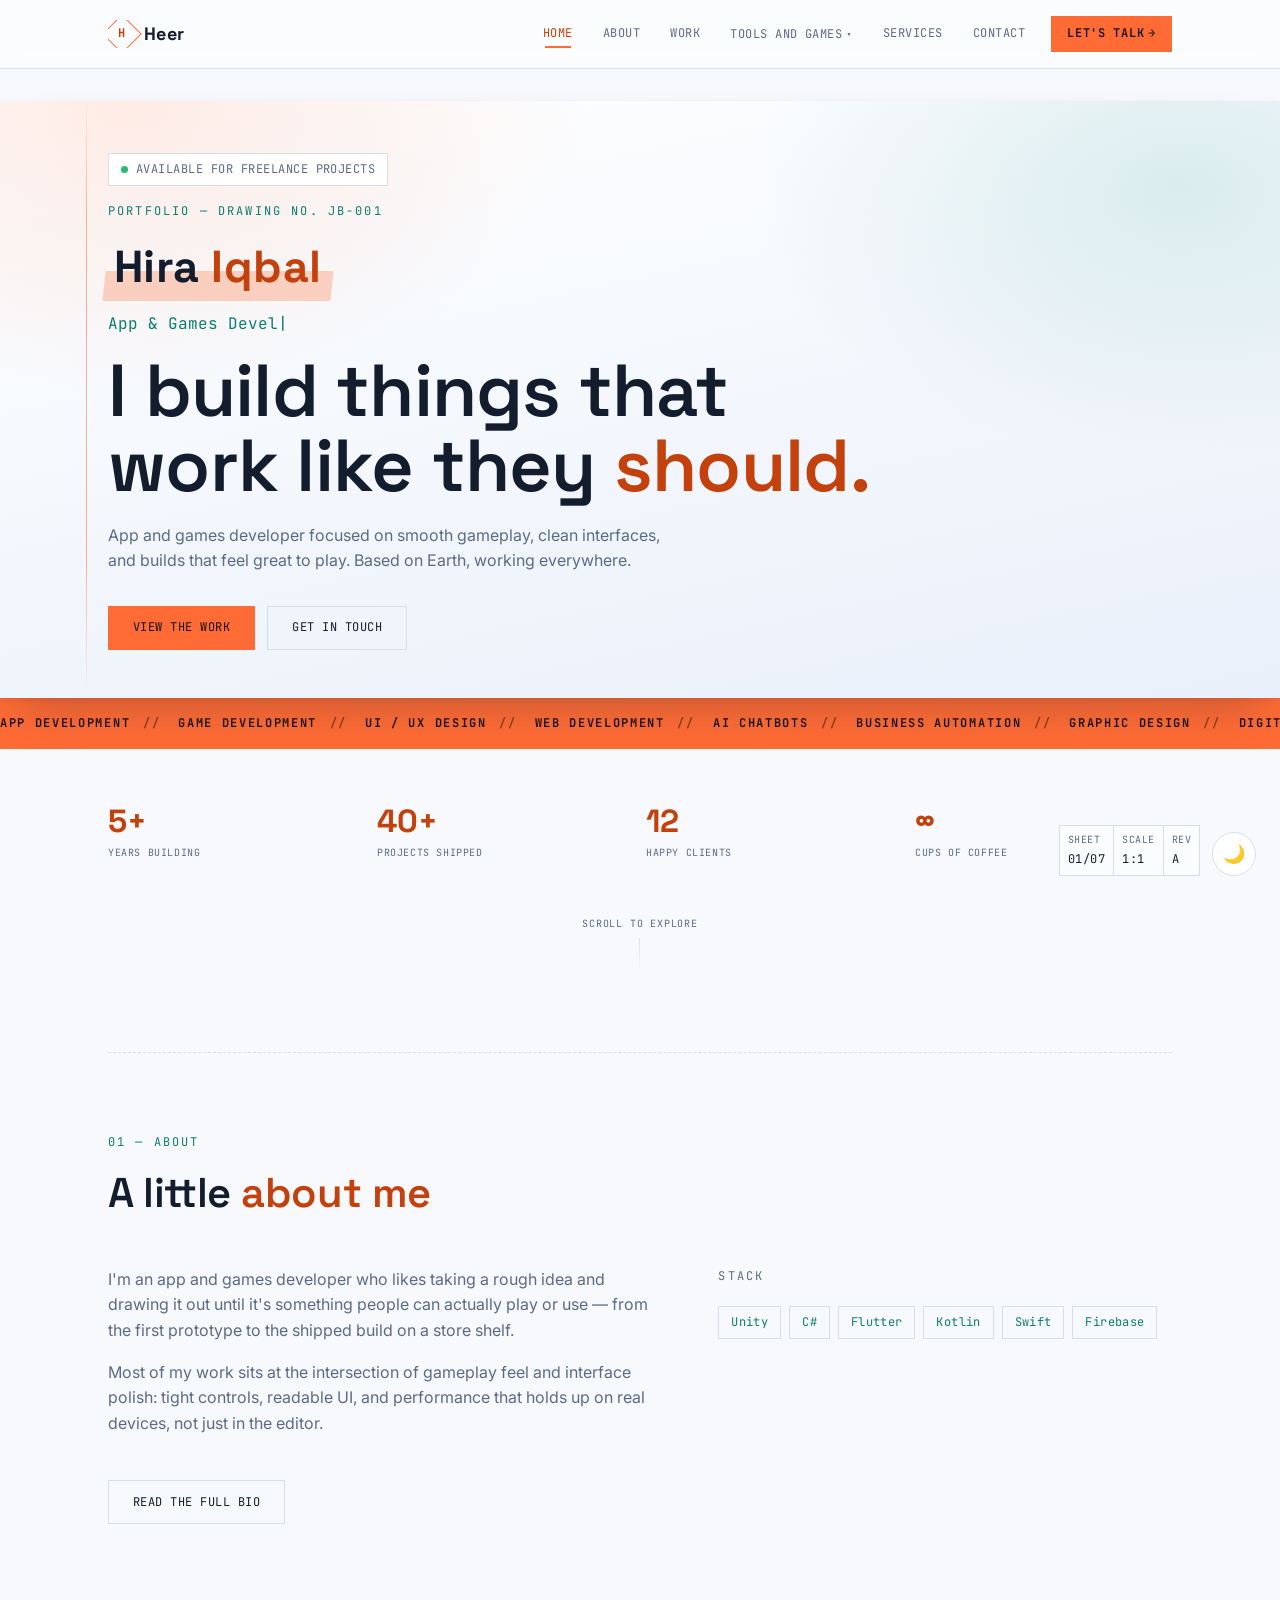
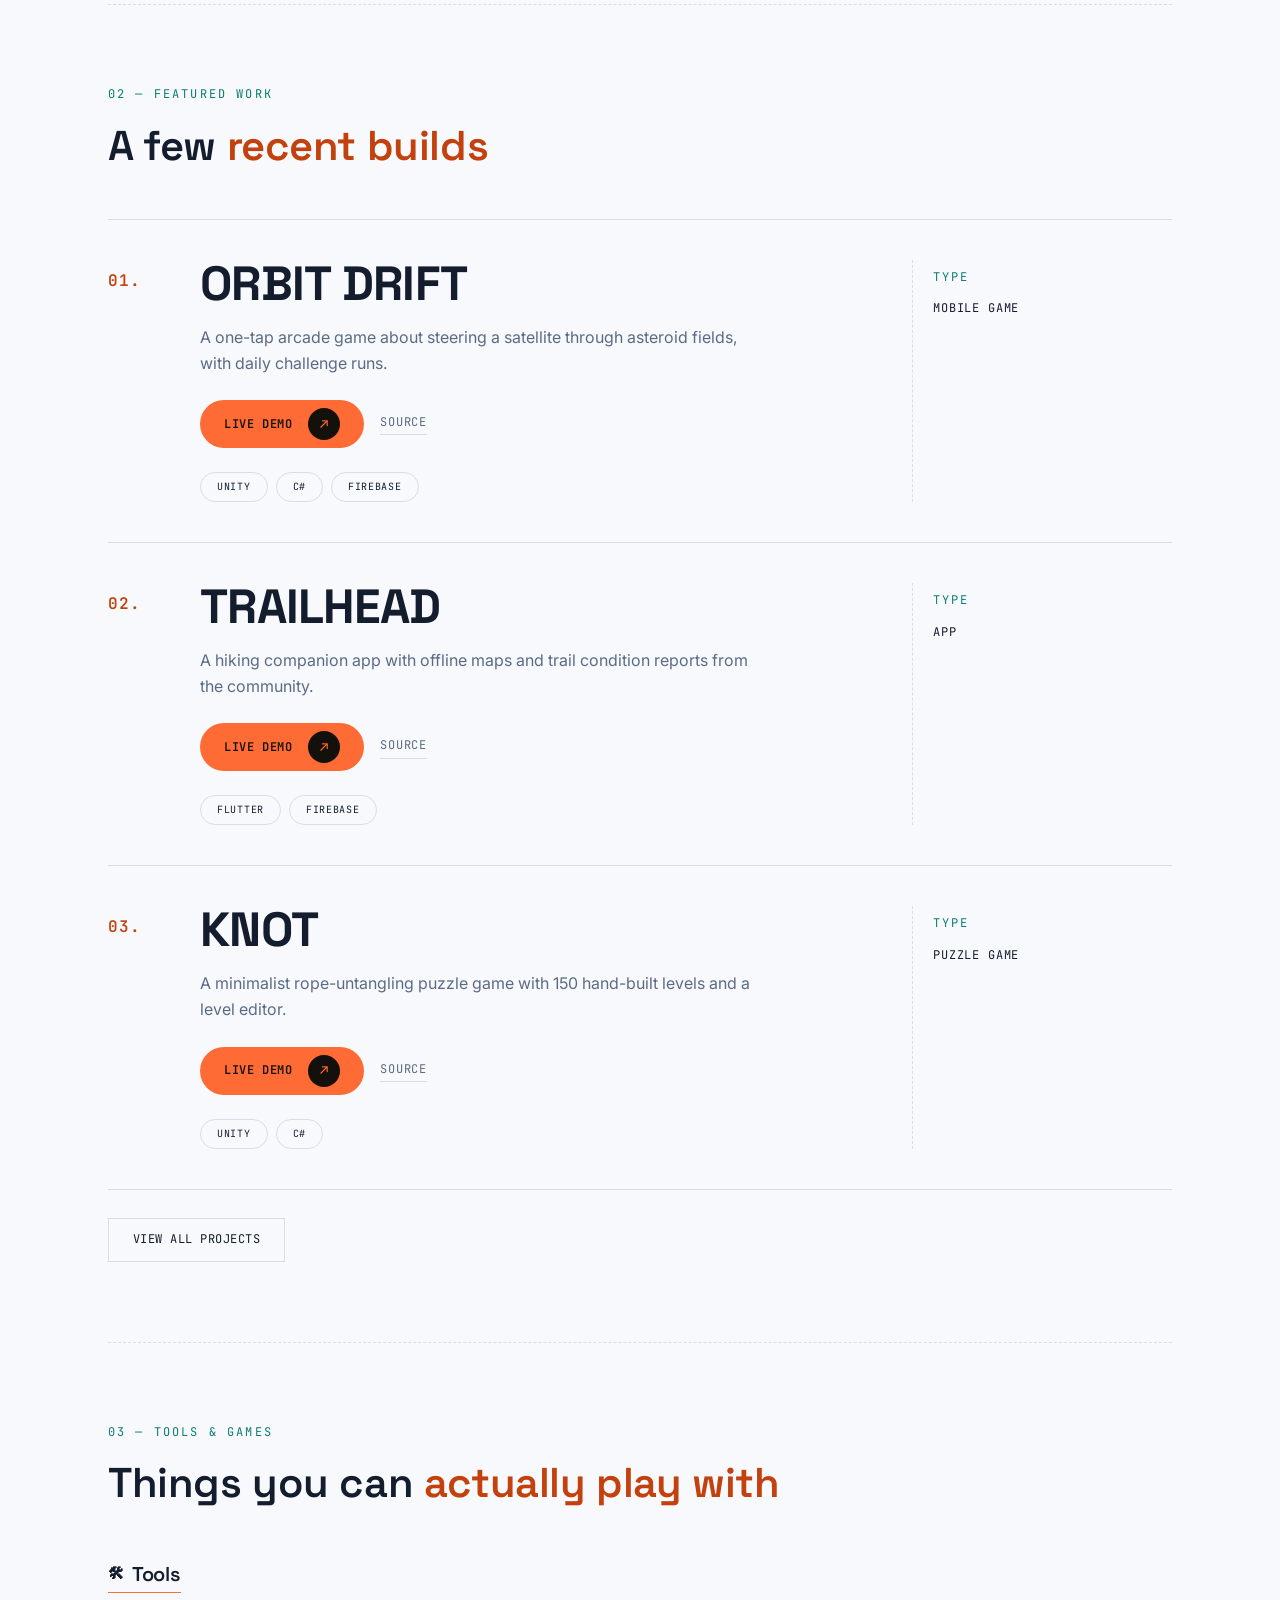
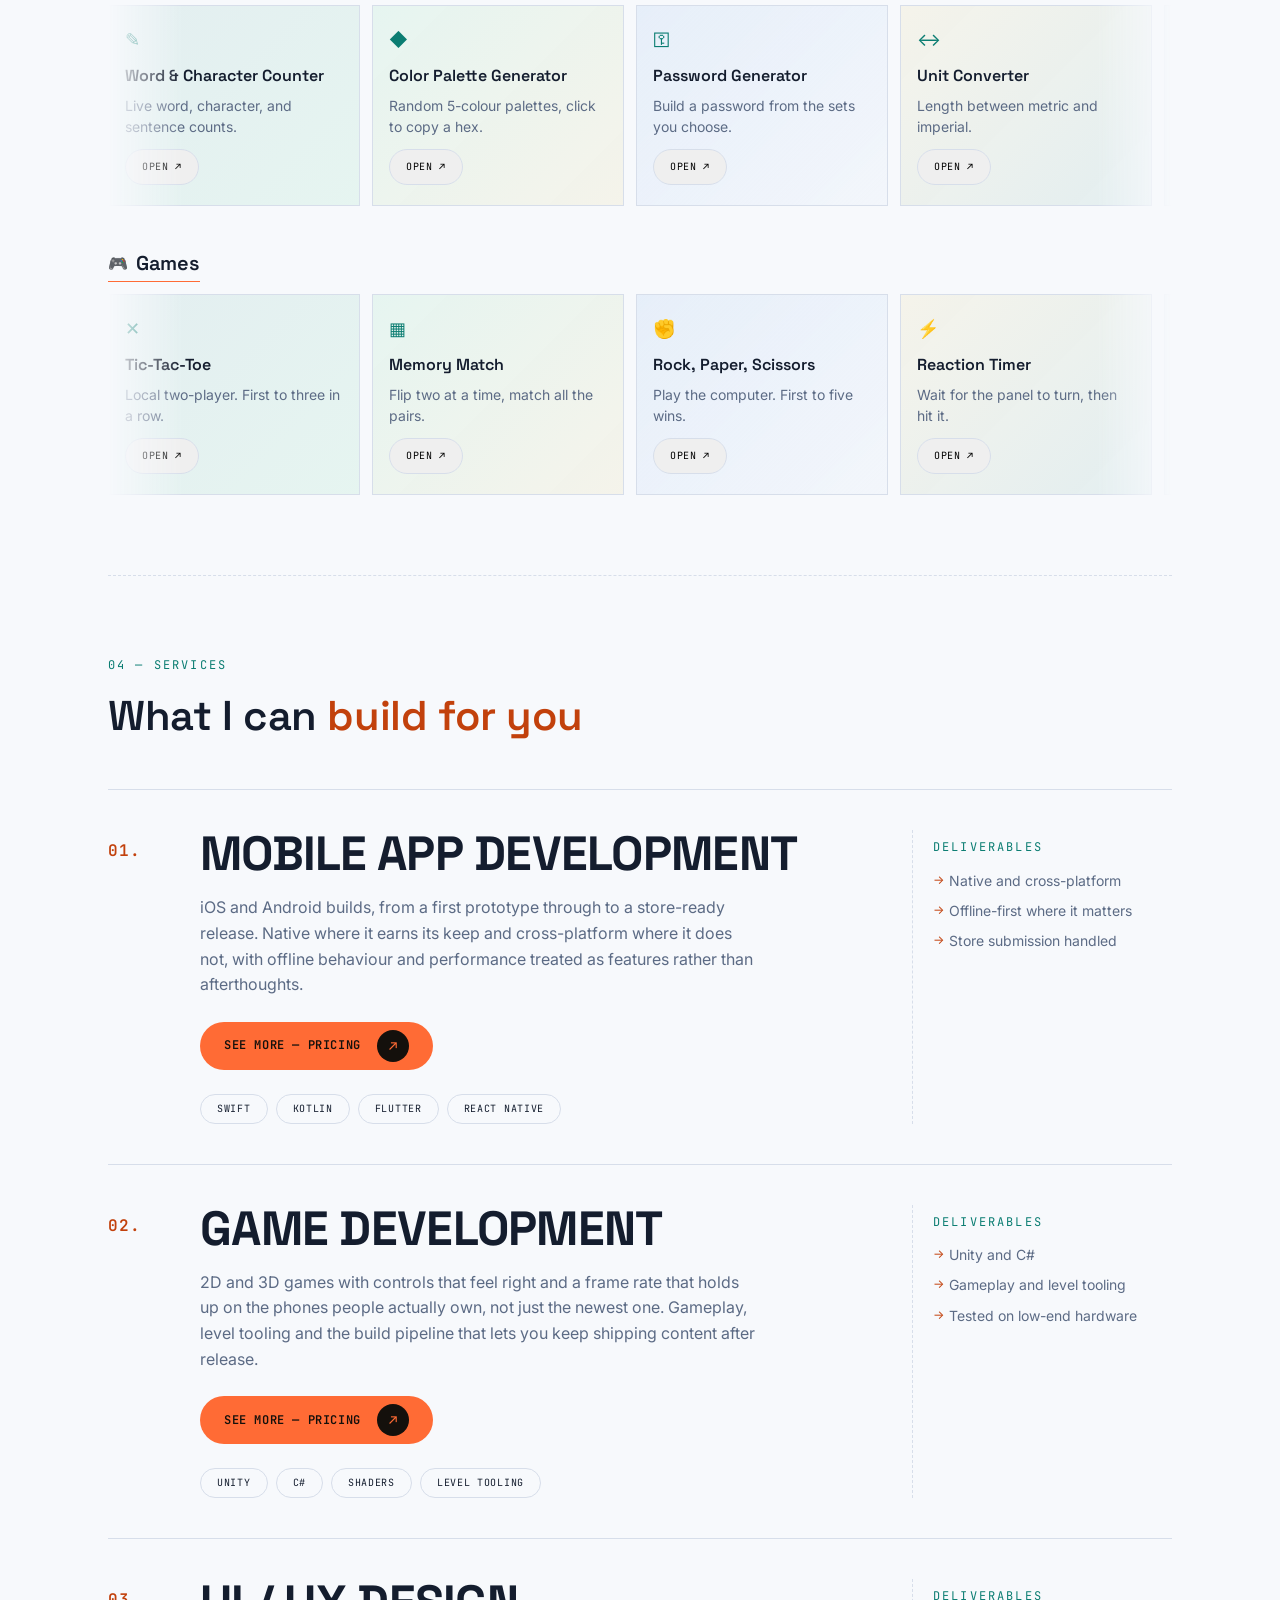
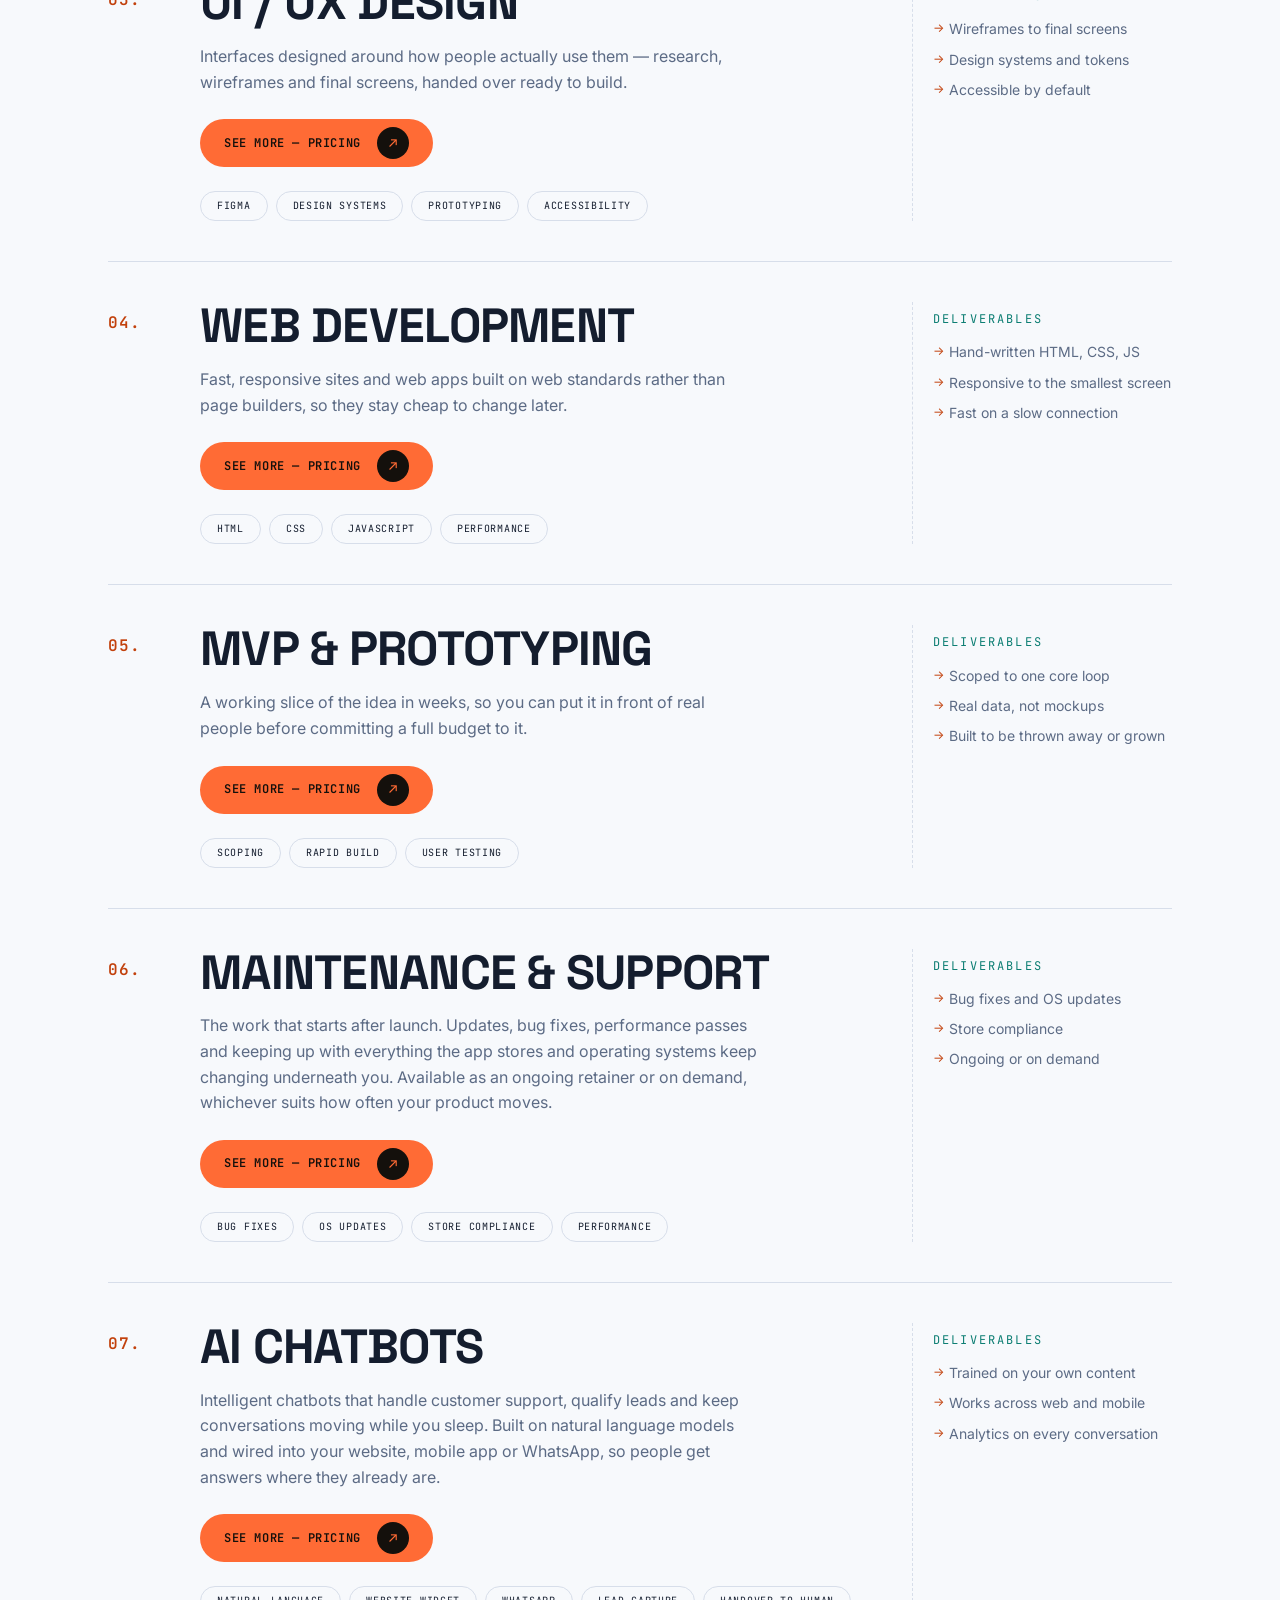
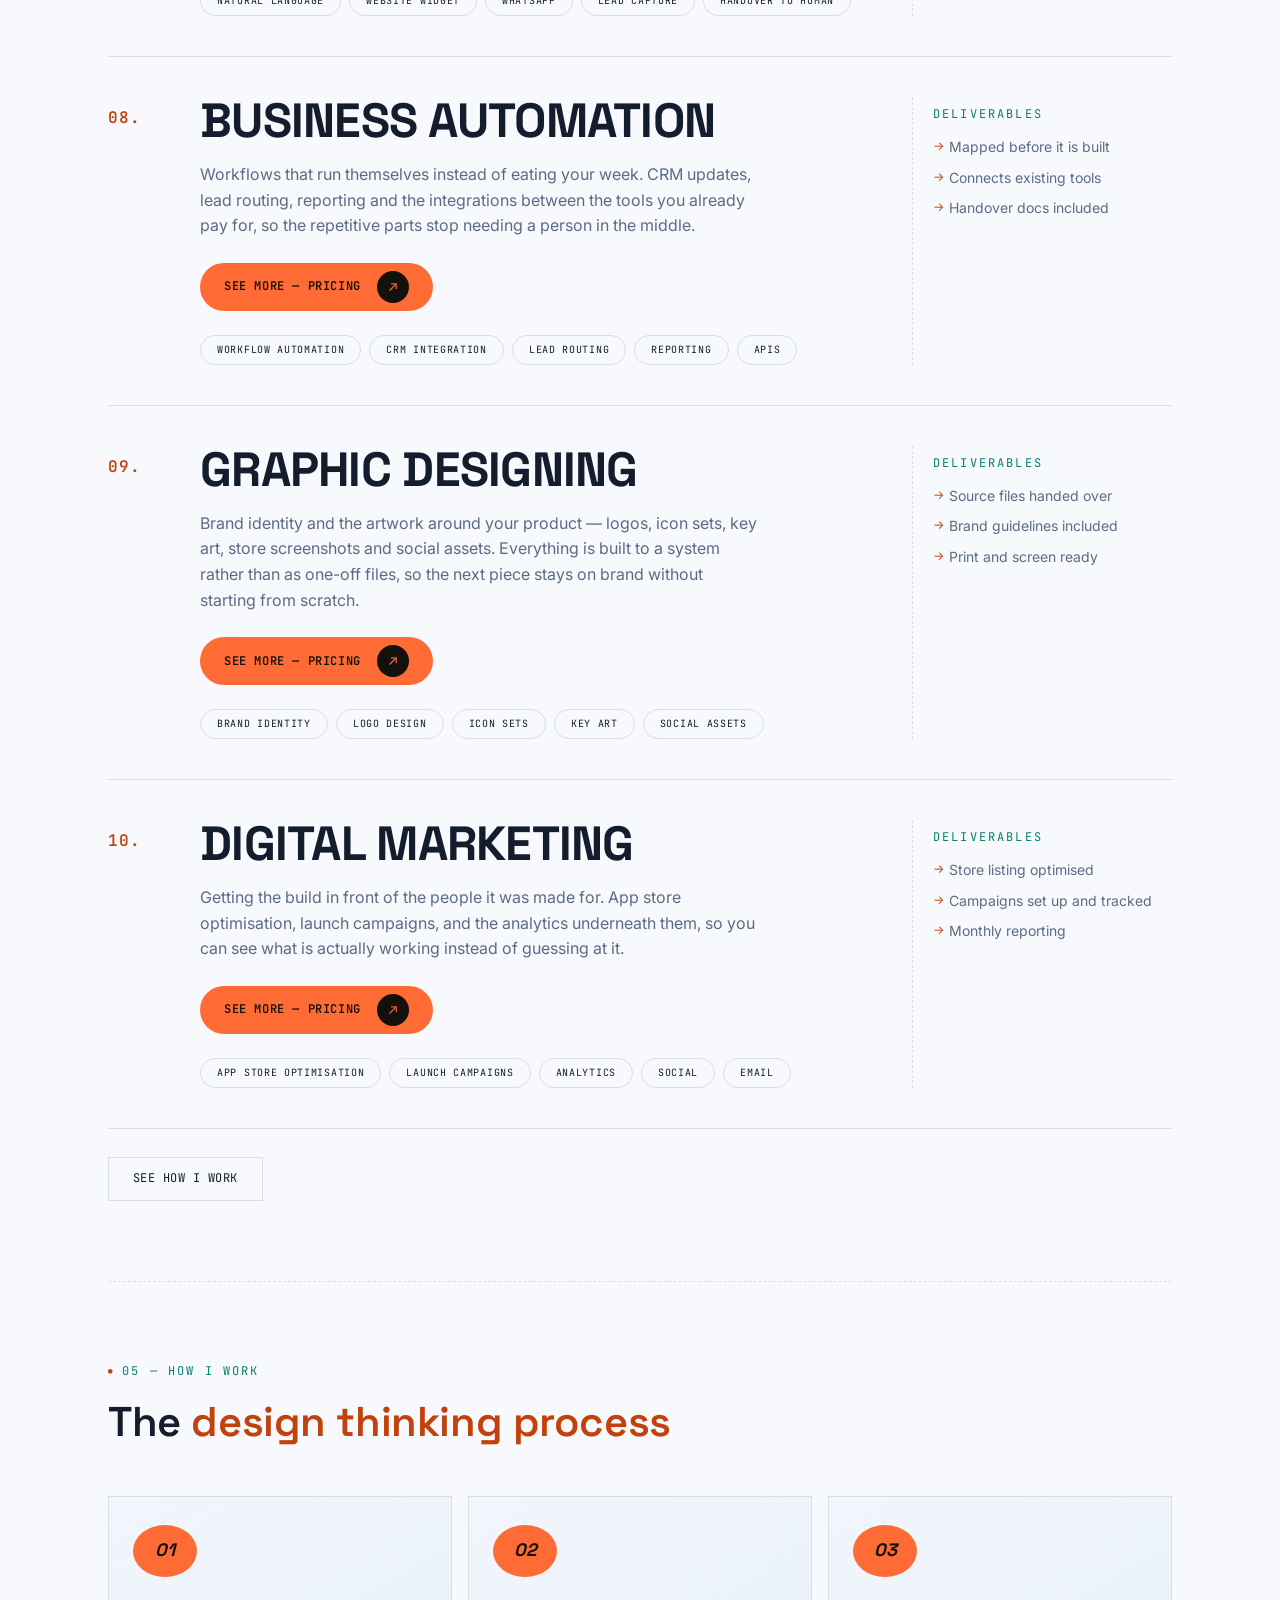
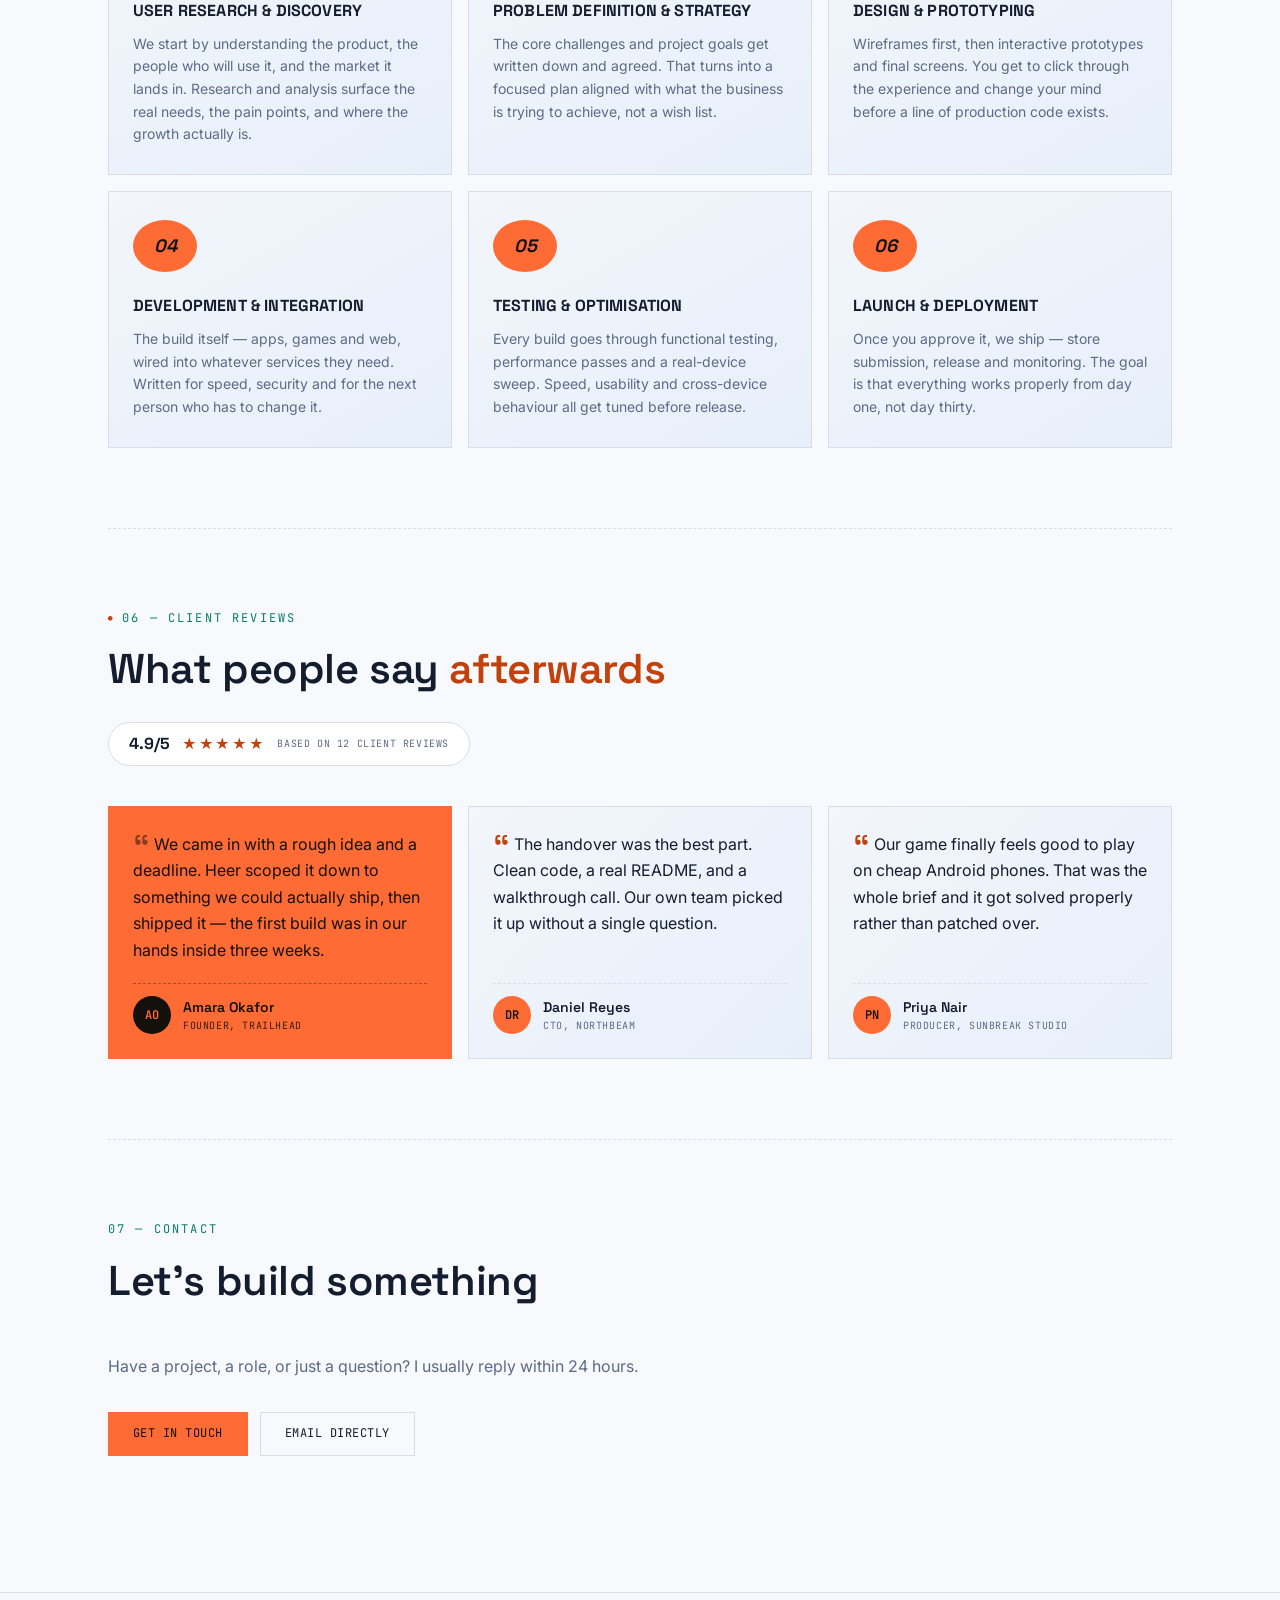
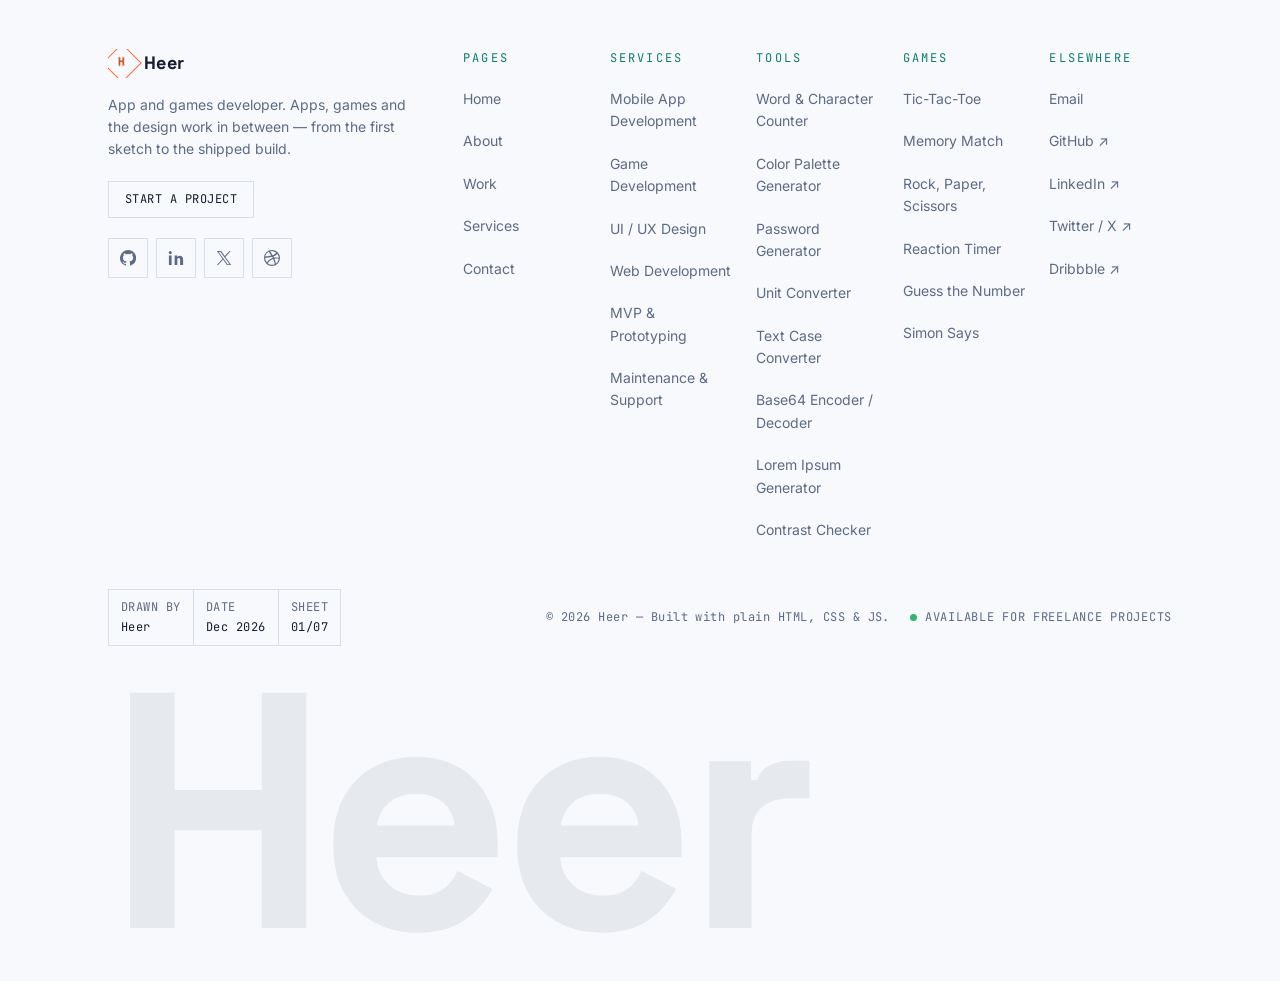
==== commit 8b61404e: "Apply the code quality, design system and accessibility checklist Structure - script.js (1065 lines)" ====
--- a/index.html
+++ b/index.html
@@ -4,25 +4,19 @@
 <meta charset="UTF-8">
 <meta name="viewport" content="width=device-width, initial-scale=1.0">
 <title>Heer — App & Games Developer Portfolio</title>
-<!--
-  HOW TO MAKE THIS YOURS
-  1. This is already set up for Heer — App & Games Developer. Search "Heer" if you want to change the name.
-  2. Edit the PROJECTS array in script.js to swap in your own work.
-  3. Update the email / social links inside the #contact section.
-  4. Swap the initials "JB" in the nav logo and footer title block.
--->
+<meta name="description" content="Hira Iqbal — app and games developer. Mobile apps, Unity games, UI/UX and the design work in between, from first sketch to shipped build.">
+<meta name="theme-color" content="#f7f9fc">
 <link rel="preconnect" href="https://fonts.googleapis.com">
+<link rel="preconnect" href="https://fonts.gstatic.com" crossorigin>
 <link href="https://fonts.googleapis.com/css2?family=Space+Grotesk:wght@400;500;600;700&family=Inter:wght@400;500;600&family=JetBrains+Mono:wght@400;500;600&display=swap" rel="stylesheet">
 <link rel="stylesheet" href="styles.css">
 </head>
 <body>
 
+<a class="skip-link" href="#page-home" onclick="focusMain(event)">Skip to content</a>
+
 <div class="scroll-progress" id="scrollProgress" aria-hidden="true"></div>
 
-
-<button class="theme-toggle" id="themeToggle" aria-label="Toggle dark mode" onclick="toggleTheme()">
-  <span class="mode-icon">🌙</span>
-</button>
 
 <div class="sheet-info" aria-hidden="true">
   <div>SHEET<span id="sheetNum">01/05</span></div>
@@ -33,14 +27,17 @@
 <header>
   <nav class="wrap">
     <a href="#home" class="logo" onclick="goTo('home')"><span class="mark"><span>H</span></span> Heer</a>
-    <button class="menu-toggle" id="menuToggle" aria-label="Toggle menu" aria-expanded="false" onclick="toggleMobileNav()">☰</button>
+    <button class="menu-toggle" id="menuToggle" aria-label="Open menu" aria-expanded="false" aria-controls="navLinks" onclick="toggleMobileNav()">☰</button>
     <ul class="nav-links" id="navLinks">
+      <li class="nav-close-row">
+        <button class="nav-close" aria-label="Close menu" onclick="closeMobileNav()">&times;</button>
+      </li>
       <li><a href="#home" data-page="home" onclick="goTo('home')">Home</a></li>
       <li><a href="#about" data-page="about" onclick="goTo('about')">About</a></li>
       <li><a href="#work" data-page="work" onclick="goTo('work')">Work</a></li>
       <li class="has-dropdown" id="utilDropdown">
-        <button class="nav-link" onclick="toggleDropdown(event)">Tools and Games <span class="chevron">▾</span></button>
-        <div class="dropdown">
+        <button class="nav-link" id="utilDropdownBtn" aria-expanded="false" aria-haspopup="true" aria-controls="utilDropdownMenu" onclick="toggleDropdown(event)">Tools and Games <span class="chevron" aria-hidden="true">▾</span></button>
+        <div class="dropdown" id="utilDropdownMenu">
           <a href="#tools" data-page="tools" onclick="goTo('tools')">Tools</a>
           <a href="#games" data-page="games" onclick="goTo('games')">Games</a>
         </div>
@@ -59,13 +56,13 @@
   <!-- HOME -->
   <section class="page active hero section-tint" id="page-home">
     <div class="hero-panel">
-    <div class="badge hero-anim" style="animation-delay:0s;"><span class="dot"></span> Available for freelance projects</div>
-    <p class="eyebrow hero-anim" style="animation-delay:.06s;">Portfolio — Drawing No. JB‑001</p>
-    <p class="hero-name hero-anim" style="animation-delay:.12s;">Hira <em>Iqbal</em></p>
-    <p class="role-line hero-anim" id="roleLine" style="animation-delay:.18s;">&nbsp;</p>
-    <h1 class="hero-anim" style="animation-delay:.24s;">I build things that<br>work like they <em>should.</em></h1>
-    <p class="lede hero-anim" style="animation-delay:.32s;">App and games developer focused on smooth gameplay, clean interfaces, and builds that feel great to play. Based on Earth, working everywhere.</p>
-    <div class="btn-row hero-anim" style="animation-delay:.38s;">
+    <div class="badge hero-anim"><span class="dot"></span> Available for freelance projects</div>
+    <p class="eyebrow hero-anim">Portfolio — Drawing No. JB‑001</p>
+    <p class="hero-name hero-anim">Hira <em>Iqbal</em></p>
+    <p class="role-line hero-anim" id="roleLine">&nbsp;</p>
+    <h1 class="hero-anim">I build things that<br>work like they <em>should.</em></h1>
+    <p class="lede hero-anim">App and games developer focused on smooth gameplay, clean interfaces, and builds that feel great to play. Based on Earth, working everywhere.</p>
+    <div class="btn-row hero-anim">
       <a href="#work" class="btn" onclick="goTo('work')">View the work</a>
       <a href="#contact" class="btn ghost" onclick="goTo('contact')">Get in touch</a>
     </div>
@@ -97,7 +94,7 @@
       <span class="scroll-cue-line"></span>
     </button>
 
-    <hr class="divider" style="margin:80px 0;">
+    <hr class="divider">
 
     <!-- About preview -->
     <div class="section-head">
@@ -121,11 +118,11 @@
         </div>
       </div>
     </div>
-    <div style="margin-top:28px;">
+    <div class="section-follow">
       <a href="#about" class="btn ghost" onclick="goTo('about')">Read the full bio</a>
     </div>
 
-    <hr class="divider" style="margin:80px 0;">
+    <hr class="divider">
 
     <!-- Featured work preview -->
     <div class="section-head">
@@ -133,11 +130,11 @@
       <h2>A few <span class="outline">recent builds</span></h2>
     </div>
     <ol class="service-rows" id="homeProjectGrid"></ol>
-    <div style="margin-top:28px;">
+    <div class="section-follow">
       <a href="#work" class="btn ghost" onclick="goTo('work')">View all projects</a>
     </div>
 
-    <hr class="divider" style="margin:80px 0;">
+    <hr class="divider">
 
     <!-- Tools & Games preview -->
     <div class="section-head">
@@ -327,7 +324,7 @@
         </div>
       </div>
 
-    <hr class="divider" style="margin:80px 0;">
+    <hr class="divider">
 
     <!-- Services preview -->
     <div class="section-head">
@@ -335,11 +332,11 @@
       <h2>What I can <span class="outline">build for you</span></h2>
     </div>
     <ol class="service-rows" id="homeServiceRows"></ol>
-    <div class="btn-row" style="margin-top:28px;">
+    <div class="btn-row section-follow">
       <a href="#services" class="btn ghost" onclick="goTo('services')">See how I work</a>
     </div>
 
-    <hr class="divider" style="margin:80px 0;">
+    <hr class="divider">
 
     <!-- How it works -->
     <div class="section-head">
@@ -348,7 +345,7 @@
     </div>
     <ol class="process-cards" id="homeProcess"></ol>
 
-    <hr class="divider" style="margin:80px 0;">
+    <hr class="divider">
 
     <!-- Client reviews -->
     <div class="section-head">
@@ -358,14 +355,14 @@
     </div>
     <div class="quote-grid" id="homeQuoteGrid"></div>
 
-    <hr class="divider" style="margin:80px 0;">
+    <hr class="divider">
 
     <!-- Contact CTA -->
     <div class="section-head">
       <p class="eyebrow">07 — Contact</p>
       <h2>Let's build something</h2>
     </div>
-    <p class="lede" style="margin-bottom:28px;">Have a project, a role, or just a question? I usually reply within 24 hours.</p>
+    <p class="lede section-intro">Have a project, a role, or just a question? I usually reply within 24 hours.</p>
     <div class="btn-row">
       <a href="#contact" class="btn" onclick="goTo('contact')">Get in touch</a>
       <a href="mailto:hello@hiraiqbal.dev" class="btn ghost">Email directly</a>
@@ -396,8 +393,8 @@
           <span class="tag">Figma</span>
           <span class="tag">Git</span>
         </div>
-        <p class="eyebrow" style="margin-top:28px;">Currently</p>
-        <p style="color:var(--muted); margin-top:8px;">Open to freelance app and game projects, and select full-time roles. Reply time: usually under 24 hours.</p>
+        <p class="eyebrow section-follow">Currently</p>
+        <p class="muted-note">Open to freelance app and game projects, and select full-time roles. Reply time: usually under 24 hours.</p>
       </div>
     </div>
   </section>
@@ -417,7 +414,7 @@
       <p class="eyebrow">03 — Tools</p>
       <h2>Small <span class="outline">utilities</span></h2>
     </div>
-    <p class="lede" style="margin-bottom:40px;">Little browser utilities that do one job each. Nothing to install, and nothing leaves your machine.</p>
+    <p class="lede section-intro wide">Little browser utilities that do one job each. Nothing to install, and nothing leaves your machine.</p>
     <ol class="service-rows" id="toolRows"></ol>
   </section>
 
@@ -426,7 +423,7 @@
       <p class="eyebrow">04 — Games</p>
       <h2>Quick <span class="outline">breaks</span></h2>
     </div>
-    <p class="lede" style="margin-bottom:40px;">Small games built by hand, all running locally in the page. Good for two minutes between things.</p>
+    <p class="lede section-intro wide">Small games built by hand, all running locally in the page. Good for two minutes between things.</p>
     <ol class="service-rows" id="gameRows"></ol>
   </section>
 
@@ -436,13 +433,13 @@
       <p class="eyebrow">05 — Services</p>
       <h2>What I can <span class="outline">build for you</span></h2>
     </div>
-    <p class="lede" style="margin-bottom:32px;">Apps and games from the first sketch to the shipped build — and the design work in between. Every project is quoted on scope, not on hours.</p>
+    <p class="lede section-intro">Apps and games from the first sketch to the shipped build — and the design work in between. Every project is quoted on scope, not on hours.</p>
 
     <div class="ticker" id="capTicker" role="group" aria-label="Capabilities"></div>
 
     <ol class="service-rows" id="serviceRows"></ol>
 
-    <hr class="divider" style="margin:72px 0;">
+    <hr class="divider">
 
     <div class="section-head">
       <p class="eyebrow">How it works</p>
@@ -450,7 +447,7 @@
     </div>
 <ol class="process-cards" id="servicesProcess"></ol>
 
-    <hr class="divider" style="margin:72px 0;">
+    <hr class="divider">
 
     <div class="section-head">
       <p class="eyebrow">Client reviews</p>
@@ -458,12 +455,12 @@
     </div>
     <div class="quote-grid" id="quoteGrid"></div>
 
-    <hr class="divider" style="margin:72px 0;">
+    <hr class="divider">
 
     <div class="section-head">
       <h2>Have something in mind?</h2>
     </div>
-    <p class="lede" style="margin-bottom:28px;">Tell me what you are trying to build and I will come back with a scope, a timeline, and a price.</p>
+    <p class="lede section-intro">Tell me what you are trying to build and I will come back with a scope, a timeline, and a price.</p>
     <div class="btn-row">
       <a href="#contact" class="btn" onclick="goTo('contact')">Start a project</a>
       <a href="#work" class="btn ghost" onclick="goTo('work')">See past work</a>
@@ -477,7 +474,7 @@
     </div>
     <div class="contact-grid">
       <div>
-        <p style="color:var(--muted); margin-bottom:24px;">Have a project, a role, or just a question? The form sends straight to my inbox, or reach me directly through any of these.</p>
+        <p class="muted-note lead-out">Have a project, a role, or just a question? The form sends straight to my inbox, or reach me directly through any of these.</p>
         <ul class="social-list">
           <li><a href="mailto:hello@hiraiqbal.dev">Email <span>hello@hiraiqbal.dev</span></a></li>
           <li><a href="https://github.com" target="_blank" rel="noopener">GitHub <span>↗</span></a></li>
@@ -485,7 +482,7 @@
           <li><a href="https://twitter.com" target="_blank" rel="noopener">Twitter / X <span>↗</span></a></li>
         </ul>
       </div>
-      <form onsubmit="return sendMail(event)">
+      <form onsubmit="return sendMail(event)" novalidate>
         <div class="field">
           <label for="cName">Name</label>
           <input type="text" id="cName" dir="auto" required>
@@ -511,6 +508,12 @@
       <a href="#home" class="logo" onclick="goTo('home')"><span class="mark"><span>H</span></span> Heer</a>
       <p>App and games developer. Apps, games and the design work in between — from the first sketch to the shipped build.</p>
       <a href="#contact" class="btn ghost small" onclick="goTo('contact')">Start a project</a>
+      <ul class="social-icons">
+        <li><a href="https://github.com" target="_blank" rel="noopener" aria-label="GitHub"><svg viewBox="0 0 16 16" aria-hidden="true" focusable="false"><path d="M8 0a8 8 0 0 0-2.53 15.59c.4.07.55-.17.55-.38l-.01-1.34c-2.23.48-2.7-1.07-2.7-1.07-.36-.93-.89-1.18-.89-1.18-.73-.5.05-.49.05-.49.8.06 1.23.83 1.23.83.72 1.23 1.88.87 2.34.67.07-.52.28-.87.51-1.07-1.78-.2-3.64-.89-3.64-3.95 0-.87.31-1.59.83-2.15-.08-.2-.36-1.02.08-2.12 0 0 .67-.22 2.2.82a7.6 7.6 0 0 1 4 0c1.53-1.04 2.2-.82 2.2-.82.44 1.1.16 1.92.08 2.12.52.56.83 1.28.83 2.15 0 3.07-1.87 3.75-3.65 3.95.29.25.54.73.54 1.48l-.01 2.2c0 .21.15.46.55.38A8 8 0 0 0 8 0Z"/></svg></a></li>
+        <li><a href="https://linkedin.com" target="_blank" rel="noopener" aria-label="LinkedIn"><svg viewBox="0 0 16 16" aria-hidden="true" focusable="false"><path d="M3.6 5.4H.9V15h2.7V5.4ZM2.25 1a1.57 1.57 0 1 0 0 3.14 1.57 1.57 0 0 0 0-3.14ZM15.1 9.53c0-2.6-1.39-3.8-3.24-3.8-1.5 0-2.17.82-2.54 1.4V5.4H6.63c.04.76 0 9.6 0 9.6h2.69V9.64c0-.24.02-.48.09-.65.19-.48.63-.98 1.37-.98.97 0 1.36.74 1.36 1.81V15h2.96V9.53Z"/></svg></a></li>
+        <li><a href="https://twitter.com" target="_blank" rel="noopener" aria-label="Twitter / X"><svg viewBox="0 0 16 16" aria-hidden="true" focusable="false"><path d="M9.36 6.9 14.7 1h-1.27L8.8 6.12 5.1 1H.85l5.6 7.79L.85 15h1.27l4.9-5.41L10.93 15h4.25L9.36 6.9Zm-1.73 1.92-.57-.79L2.58 1.9h1.94l3.65 5.03.57.79 4.74 6.53h-1.95L7.63 8.82Z"/></svg></a></li>
+        <li><a href="https://dribbble.com" target="_blank" rel="noopener" aria-label="Dribbble"><svg viewBox="0 0 16 16" aria-hidden="true" focusable="false"><path d="M8 0a8 8 0 1 0 0 16A8 8 0 0 0 8 0Zm5.28 3.69a6.78 6.78 0 0 1 1.54 4.24c-.22-.05-2.46-.5-4.71-.22-.05-.11-.1-.23-.15-.35-.14-.33-.29-.65-.45-.96 2.5-1.02 3.63-2.48 3.77-2.71ZM8 1.19c1.6 0 3.06.6 4.17 1.58-.12.17-1.14 1.54-3.55 2.44a35.1 35.1 0 0 0-2.55-3.97A6.9 6.9 0 0 1 8 1.19ZM4.75 1.7a41.4 41.4 0 0 1 2.52 3.92c-3.18.85-5.98.83-6.29.83A6.83 6.83 0 0 1 4.75 1.7ZM1.18 8.01v-.21c.3.01 3.6.05 6.99-.97.2.38.38.76.55 1.14l-.27.08c-3.5 1.13-5.36 4.21-5.52 4.47A6.78 6.78 0 0 1 1.18 8ZM8 14.83a6.78 6.78 0 0 1-4.19-1.44c.12-.26 1.53-2.96 5.36-4.29l.05-.02a28.3 28.3 0 0 1 1.46 5.19A6.75 6.75 0 0 1 8 14.83Zm3.84-1.2a29.5 29.5 0 0 0-1.33-4.98c2.12-.34 3.98.21 4.21.29a6.8 6.8 0 0 1-2.88 4.69Z"/></svg></a></li>
+      </ul>
     </div>
 
     <nav class="footer-cols" aria-label="Footer">
@@ -563,6 +566,16 @@
   <div class="footer-mark wrap" aria-hidden="true">Heer</div>
 </footer>
 
+<button class="to-top" id="toTop" hidden onclick="scrollToTop()" aria-label="Back to top">
+  <span aria-hidden="true">↑</span>
+</button>
+
+<div class="toast-region" id="toastRegion" role="status" aria-live="polite" aria-atomic="false"></div>
+
+
+<button class="theme-toggle" id="themeToggle" aria-label="Switch to dark mode" aria-pressed="false" onclick="toggleTheme()">
+  <span class="mode-icon">🌙</span>
+</button>
 
 <!-- panel bodies live here and move into the modal when opened -->
 <div id="panelStore" hidden>
@@ -580,7 +593,7 @@
             <div class="util-panel-inner">
               <button class="small-btn" onclick="genPalette()">Generate new palette</button>
               <div class="swatches" id="swatchRow"></div>
-              <p class="eyebrow" id="copyMsg" style="margin-top:10px; min-height:1em;"></p>
+              <p class="eyebrow copy-msg" id="copyMsg" role="status" aria-live="polite"></p>
             </div>
           </div>
 <div class="util-panel" id="panel-pass">
@@ -589,13 +602,13 @@
                 <label for="passLength">Length: <span id="passLenVal">14</span></label>
                 <input type="range" id="passLength" min="6" max="32" value="14" oninput="document.getElementById('passLenVal').textContent=this.value">
               </div>
-              <div class="field-row" style="margin-bottom:14px;">
-                <label style="display:flex; align-items:center; gap:6px;"><input type="checkbox" id="passUpper" checked style="width:auto;"> Uppercase</label>
-                <label style="display:flex; align-items:center; gap:6px;"><input type="checkbox" id="passNum" checked style="width:auto;"> Numbers</label>
-                <label style="display:flex; align-items:center; gap:6px;"><input type="checkbox" id="passSym" checked style="width:auto;"> Symbols</label>
+              <div class="field-row check-row">
+                <label class="check-label"><input type="checkbox" id="passUpper" checked> Uppercase</label>
+                <label class="check-label"><input type="checkbox" id="passNum" checked> Numbers</label>
+                <label class="check-label"><input type="checkbox" id="passSym" checked> Symbols</label>
               </div>
               <button class="small-btn" onclick="genPassword()">Generate</button>
-              <div class="field" style="margin-top:14px;">
+              <div class="field section-follow">
                 <input type="text" id="passOutput" readonly placeholder="Your password will appear here">
               </div>
             </div>
@@ -631,7 +644,7 @@
                 </select>
               </div>
               <p class="eyebrow">Result</p>
-              <p id="unitResult" style="font-family:var(--display); font-size:1.6rem; color:var(--accent);">—</p>
+              <p id="unitResult" class="result-figure" role="status" aria-live="polite">—</p>
             </div>
           </div>
 <div class="util-panel" id="panel-case">
@@ -758,6 +771,15 @@
   </div>
 </div>
 
-<script src="script.js"></script>
+<script src="js/data.js"></script>
+<script src="js/router.js"></script>
+<script src="js/render.js"></script>
+<script src="js/modal.js"></script>
+<script src="js/tools.js"></script>
+<script src="js/games.js"></script>
+<script src="js/forms.js"></script>
+<script src="js/ui.js"></script>
+<script src="js/feedback.js"></script>
+<script src="js/main.js"></script>
 </body>
 </html>
--- a/styles.css
+++ b/styles.css
@@ -6,9 +6,10 @@
   --text:#141d2e;
   --muted:#5c6b85;
   --accent:#ff6b35;
+  --accent-text:#c2410c;   /* 4.9:1 on --bg; the fill orange is 2.7:1 */
   --accent-soft:#ff6b3512;
-  --cyan:#0d8f83;
-  --cyan-soft:#0d8f8315;
+  --cyan:#0b7d72;
+  --cyan-soft:#0b7d7215;
   --sky-soft:#4a90e218;
   --gold-soft:#e8c34518;
   --mint-soft:#2ecc7115;
@@ -18,10 +19,70 @@
   --hero-glow-a:#ff6b3521;
   --hero-glow-b:#0d8f831f;
   --hero-shadow:0 22px 45px -18px rgba(20,29,46,.28), 0 2px 6px rgba(20,29,46,.06);
-  --radius:2px;
   --display:'Space Grotesk', sans-serif;
   --body:'Inter', sans-serif;
   --mono:'JetBrains Mono', monospace;
+
+  /* Type scale — 10/12/14/16/18/20/24/32/40px. Fluid headings use clamp() on
+     top of this; nothing outside these steps. */
+  --fs-2xs:.625rem;
+  --fs-xs:.75rem;
+  --fs-sm:.875rem;
+  --fs-base:1rem;
+  --fs-md:1.125rem;
+  --fs-lg:1.25rem;
+  --fs-xl:1.5rem;
+  --fs-2xl:2rem;
+  --fs-3xl:2.5rem;
+
+  /* Spacing — 4px grid with half steps at the small end */
+  --space-0-5:2px;
+  --space-1:4px;
+  --space-1-5:6px;
+  --space-2:8px;
+  --space-3:12px;
+  --space-4:16px;
+  --space-5:20px;
+  --space-6:24px;
+  --space-7:28px;
+  --space-8:32px;
+  --space-10:40px;
+  --space-12:48px;
+  --space-14:56px;
+  --space-16:64px;
+  --space-20:80px;
+  --space-24:96px;
+
+  /* Radius — the drawing-sheet look keeps corners tight; pill and circle are
+     the only exceptions. */
+  --radius-sm:2px;
+  --radius-md:4px;
+  --radius-pill:999px;
+  --radius-circle:50%;
+
+  /* Elevation — three depths, nothing in between */
+  --shadow-1:0 2px 6px rgba(20,29,46,.08);
+  --shadow-2:var(--shadow-2);
+  --shadow-3:0 24px 60px -12px rgba(20,29,46,.35);
+
+  /* Control heights — two sizes, nothing in between.
+     44px is the comfortable tap target; 36px is the compact one used in the
+     header and inside cards. */
+  --control-h:44px;
+  --control-h-sm:36px;
+
+  /* Icon sizes — one ladder for every glyph, badge and status dot */
+  --icon-dot:7px;
+  --icon-sm:16px;
+  --icon-md:20px;
+  --icon-lg:28px;
+  --icon-xl:32px;
+
+  /* Motion */
+  --ease:cubic-bezier(.4,0,.2,1);
+  --dur-fast:.15s;
+  --dur-mid:.25s;
+  --dur-slow:.4s;
 }
 
 [data-theme="dark"]{
@@ -32,6 +93,7 @@
   --text:#eef2f8;
   --muted:#8b97ad;
   --accent:#ff8257;
+  --accent-text:#ff8257;   /* 7.7:1 on --bg already */
   --accent-soft:#ff825720;
   --cyan:#2fc4b6;
   --cyan-soft:#2fc4b620;
@@ -44,9 +106,12 @@
   --hero-glow-a:#ff825726;
   --hero-glow-b:#2fc4b622;
   --hero-shadow:0 22px 48px -16px rgba(0,0,0,.65), 0 1px 0 rgba(255,255,255,.04);
-}
-
-body, .page, .card, .util-card, .stat-card, header{
+  --shadow-1:0 2px 6px rgba(0,0,0,.4);
+  --shadow-2:0 8px 20px rgba(0,0,0,.45);
+  --shadow-3:0 24px 60px -12px rgba(0,0,0,.65);
+}
+
+body, .page, .stat-card, header{
   transition:background-color .35s ease, color .35s ease, border-color .35s ease;
 }
 
@@ -54,15 +119,15 @@
   position:fixed; bottom:24px; right:24px; z-index:80;
   display:inline-flex; align-items:center; justify-content:center;
   width:44px; height:44px; padding:0;
-  border:1px solid var(--line); border-radius:50%;
+  border:1px solid var(--line); border-radius:var(--radius-circle);
   background:var(--surface); color:var(--text); cursor:pointer;
-  box-shadow:0 8px 20px rgba(20,29,46,.15);
+  box-shadow:var(--shadow-2);
   transition:transform .2s ease, border-color .2s ease, background-color .2s ease, box-shadow .2s ease;
-  font-size:1.15rem; line-height:1;
-}
-.theme-toggle:hover{ border-color:var(--accent); transform:translateY(-2px) rotate(12deg); box-shadow:0 10px 24px rgba(20,29,46,.22); }
+  font-size:var(--fs-md); line-height:1;
+}
+.theme-toggle:hover{ border-color:var(--accent); transform:translateY(-2px) rotate(12deg); box-shadow:var(--shadow-3); }
 @media (max-width:480px){
-  .theme-toggle{ bottom:16px; right:16px; width:40px; height:40px; font-size:1.05rem; }
+  .theme-toggle{ bottom:16px; right:16px; width:40px; height:40px; font-size:var(--fs-base); }
 }
 
 *{box-sizing:border-box; margin:0; padding:0;}
@@ -89,7 +154,7 @@
 
 .eyebrow{
   font-family:var(--mono);
-  font-size:.72rem;
+  font-size:var(--fs-xs);
   letter-spacing:.18em;
   text-transform:uppercase;
   color:var(--cyan);
@@ -98,14 +163,15 @@
 .wrap{
   max-width:1120px;
   margin:0 auto;
-  padding:0 28px;
+  padding:0 var(--space-7);
 }
 
 /* ---------- Corner sheet info (signature element) ---------- */
 .sheet-info{
   position:fixed;
-  right:18px;
-  bottom:18px;
+  /* clear of the theme toggle, which owns the bottom-right corner */
+  right:calc(var(--space-6) + var(--control-h) + var(--space-3));
+  bottom:var(--space-6);
   z-index:40;
   display:flex;
   gap:0;
@@ -113,20 +179,20 @@
   background:var(--header-bg);
   backdrop-filter:blur(6px);
   font-family:var(--mono);
-  font-size:.62rem;
+  font-size:var(--fs-2xs);
   letter-spacing:.05em;
   color:var(--muted);
 }
 .sheet-info div{
-  padding:7px 10px;
+  padding:var(--space-1-5) var(--space-2);
   border-right:1px solid var(--line);
 }
 .sheet-info div:last-child{border-right:none;}
 .sheet-info span{
   display:block;
   color:var(--text);
-  font-size:.72rem;
-  margin-top:2px;
+  font-size:var(--fs-xs);
+  margin-top:var(--space-0-5);
 }
 @media (max-width:640px){ .sheet-info{ display:none; } }
 
@@ -146,23 +212,23 @@
 .logo{
   font-family:var(--display);
   font-weight:700;
-  font-size:1.15rem;
+  font-size:var(--fs-md);
   letter-spacing:.02em;
   display:flex;
   align-items:center;
-  gap:8px;
+  gap:var(--space-2);
   overflow:hidden;
   white-space:nowrap;
   text-overflow:ellipsis;
   min-width:0;
 }
 .logo .mark{
-  width:28px; height:28px;
+  width:var(--icon-lg); height:var(--icon-lg);
   border:1.5px solid var(--accent);
   display:flex; align-items:center; justify-content:center;
-  color:var(--accent);
-  font-family:var(--mono);
-  font-size:.7rem;
+  color:var(--accent-text);
+  font-family:var(--mono);
+  font-size:var(--fs-xs);
   transform:rotate(45deg);
   transition:transform .25s ease, border-color .25s ease;
 }
@@ -172,14 +238,14 @@
 .nav-links{
   display:flex;
   align-items:center;
-  gap:6px;
+  gap:var(--space-1-5);
 }
 .nav-links > li{ position:relative; }
 .nav-links a, .nav-links button.nav-link{
-  display:flex; align-items:center; gap:5px;
-  padding:9px 14px;
-  font-family:var(--mono);
-  font-size:.78rem;
+  display:flex; align-items:center; gap:var(--space-1);
+  padding:var(--space-2) var(--space-3);
+  font-family:var(--mono);
+  font-size:var(--fs-xs);
   letter-spacing:.04em;
   text-transform:uppercase;
   color:var(--muted);
@@ -206,8 +272,8 @@
 .nav-links a.active, .nav-links button.nav-link.active{
   color:var(--text);
 }
-.nav-links a.active, .nav-links button.nav-link.active{ color:var(--accent); }
-.chevron{ font-size:.6rem; transition:transform .15s ease; }
+.nav-links a.active, .nav-links button.nav-link.active{ color:var(--accent-text); }
+.chevron{ font-size:var(--fs-2xs); transition:transform .15s ease; }
 .has-dropdown.open .chevron{ transform:rotate(180deg); }
 
 .dropdown{
@@ -217,16 +283,16 @@
   min-width:190px;
   background:var(--surface);
   border:1px solid var(--line);
-  box-shadow:0 12px 30px rgba(0,0,0,.4);
+  box-shadow:var(--shadow-2);
   display:none;
   flex-direction:column;
-  padding:6px;
+  padding:var(--space-1-5);
 }
 .has-dropdown.open .dropdown{ display:flex; }
 .dropdown a{
-  padding:10px 12px;
-  font-family:var(--mono);
-  font-size:.76rem;
+  padding:var(--space-2) var(--space-3);
+  font-family:var(--mono);
+  font-size:var(--fs-xs);
   color:var(--muted);
   border-left:2px solid transparent;
 }
@@ -235,9 +301,9 @@
 .menu-toggle{
   display:none;
   background:none; border:1px solid var(--line);
-  color:var(--text); padding:8px 10px;
+  color:var(--text); padding:var(--space-2) var(--space-2);
   flex-shrink:0;
-  font-size:1.1rem;
+  font-size:var(--fs-md);
   line-height:1;
   position:relative;
   z-index:70;
@@ -250,8 +316,8 @@
     background:var(--bg);
     flex-direction:column;
     align-items:stretch;
-    padding:10px;
-    gap:2px;
+    padding:var(--space-2);
+    gap:var(--space-0-5);
     max-height:calc(100vh - 68px);
     overflow-y:auto;
     border-top:1px solid var(--line);
@@ -259,8 +325,8 @@
     z-index:60;
   }
   .nav-links.open{ display:flex; }
-  .nav-links a, .nav-links button.nav-link{ padding:14px 12px; justify-content:space-between; width:100%; }
-  .dropdown{ position:static; border:none; background:none; padding-left:10px; display:none; }
+  .nav-links a, .nav-links button.nav-link{ padding:var(--space-3) var(--space-3); justify-content:space-between; width:100%; }
+  .dropdown{ position:static; border:none; background:none; padding-left:var(--space-2); display:none; }
   .has-dropdown.open .dropdown{ display:flex; }
   .menu-toggle{ display:block; }
 }
@@ -287,7 +353,14 @@
 
 /* ---------- Hero entrance ---------- */
 @keyframes heroIn{ from{opacity:0; transform:translateY(16px);} to{opacity:1; transform:none;} }
-.hero-anim{ animation:heroIn .6s ease both; }
+.hero-anim{ animation:heroIn .42s var(--ease) both; }
+.hero-panel > .hero-anim:nth-child(1){ animation-delay:0s; }
+.hero-panel > .hero-anim:nth-child(2){ animation-delay:.03s; }
+.hero-panel > .hero-anim:nth-child(3){ animation-delay:.06s; }
+.hero-panel > .hero-anim:nth-child(4){ animation-delay:.09s; }
+.hero-panel > .hero-anim:nth-child(5){ animation-delay:.12s; }
+.hero-panel > .hero-anim:nth-child(6){ animation-delay:.15s; }
+.hero-panel > .hero-anim:nth-child(7){ animation-delay:.18s; }
 @media (prefers-reduced-motion: reduce){
   .hero-anim{ animation:none; }
 }
@@ -296,7 +369,7 @@
 .btn, .small-btn{ position:relative; overflow:hidden; }
 .ripple{
   position:absolute;
-  border-radius:50%;
+  border-radius:var(--radius-circle);
   background:currentColor;
   opacity:.35;
   transform:scale(0);
@@ -320,7 +393,7 @@
 .tint-c{ background:linear-gradient(135deg, var(--surface-2), var(--sky-soft)); }
 .tint-d{ background:linear-gradient(135deg, var(--surface), var(--gold-soft)); border-top:1px dashed var(--line); border-bottom:1px dashed var(--line); }
 @media (max-width:480px){
-  .section-tint{ padding-left:16px; padding-right:16px; }
+  .section-tint{ padding-left:var(--space-4); padding-right:var(--space-4); }
 }
 
 
@@ -338,23 +411,23 @@
 /* ---------- In-site back button ---------- */
 .back-btn{
   /* in the flow at the top of the page, so it scrolls away with the content */
-  margin:18px 0 4px;
-  display:inline-flex; align-items:center; gap:7px;
-  padding:7px 13px;
-  border:1px solid var(--line);
-  border-radius:999px;
+  margin:var(--space-4) 0 var(--space-1);
+  display:inline-flex; align-items:center; gap:var(--space-1-5);
+  padding:var(--space-1-5) var(--space-3);
+  border:1px solid var(--line);
+  border-radius:var(--radius-pill);
   background:var(--surface);
   color:var(--text);
   font-family:var(--mono);
-  font-size:.66rem;
+  font-size:var(--fs-2xs);
   text-transform:uppercase;
   letter-spacing:.07em;
   transition:border-color .18s ease, color .18s ease, transform .18s ease;
 }
 .back-btn[hidden]{ display:none; }
-.back-btn:hover{ border-color:var(--accent); color:var(--accent); transform:translateX(-2px); }
+.back-btn:hover{ border-color:var(--accent); color:var(--accent-text); transform:translateX(-2px); }
 @media (max-width:480px){
-  .back-btn{ margin:14px 0 2px; padding:6px 11px; font-size:.6rem; }
+  .back-btn{ margin:var(--space-3) 0 var(--space-0-5); padding:var(--space-1-5) var(--space-3); font-size:var(--fs-2xs); }
 }
 @media (prefers-reduced-motion: reduce){
   .back-btn:hover{ transform:none; }
@@ -364,27 +437,27 @@
 .nav-links a.nav-cta{
   background:var(--accent);
   color:#14100c;
-  padding:10px 16px;
+  padding:var(--space-2) var(--space-4);
   font-weight:600;
   letter-spacing:.06em;
   transition:transform .18s ease, box-shadow .18s ease;
 }
 .nav-links a.nav-cta::after{ display:none; }
-.nav-links a.nav-cta:hover{ transform:translateY(-2px); box-shadow:0 8px 18px rgba(20,29,46,.22); }
-.nav-cta-item{ margin-left:8px; }
+.nav-links a.nav-cta:hover{ transform:translateY(-2px); box-shadow:var(--shadow-2); }
+.nav-cta-item{ margin-left:var(--space-2); }
 @media (max-width:860px){
-  .nav-cta-item{ margin-left:0; margin-top:6px; }
+  .nav-cta-item{ margin-left:0; margin-top:var(--space-1-5); }
   .nav-links a.nav-cta{ justify-content:center; }
 }
 
 /* ---------- Two-tone headings ---------- */
-.outline{ color:var(--accent); }
+.outline{ color:var(--accent-text); }
 
 /* ---------- Capability ticker ---------- */
 .ticker{
   overflow:hidden;
-  margin-bottom:56px;
-  padding:14px 0;
+  margin-bottom:var(--space-14);
+  padding:var(--space-3) 0;
   border-top:1px solid var(--line);
   border-bottom:1px solid var(--line);
   -webkit-mask-image:linear-gradient(90deg, transparent 0, #000 6%, #000 94%, transparent 100%);
@@ -402,20 +475,20 @@
 .ticker:hover .ticker-track{ animation-play-state:paused; }
 .ticker-track li{
   font-family:var(--mono);
-  font-size:.72rem;
+  font-size:var(--fs-xs);
   text-transform:uppercase;
   letter-spacing:.1em;
   color:var(--muted);
   white-space:nowrap;
   /* spacing on the item, not a flex gap, so -50% stays exact */
-  padding-right:34px;
+  padding-right:var(--space-8);
   position:relative;
 }
 .ticker-track li::after{
   content:'◆';
   position:absolute; right:12px;
-  color:var(--accent);
-  font-size:.5rem;
+  color:var(--accent-text);
+  font-size:var(--fs-2xs);
   top:50%; transform:translateY(-45%);
 }
 @media (prefers-reduced-motion: reduce){
@@ -429,7 +502,7 @@
   margin-right:calc(50% - 50vw);
   margin-top:0;
   margin-bottom:0;
-  padding:15px 0;
+  padding:var(--space-4) 0;
   background:var(--accent);
   border:none;
   -webkit-mask-image:none;
@@ -437,21 +510,21 @@
 }
 .ticker-band .ticker-track li{
   color:#14100c;
-  font-size:.8rem;
+  font-size:var(--fs-xs);
   font-weight:600;
   letter-spacing:.14em;
-  padding-right:52px;
+  padding-right:var(--space-12);
 }
 .ticker-band .ticker-track li::after{
   content:'//';
   color:rgba(20,16,12,.5);
-  font-size:.8rem;
+  font-size:var(--fs-xs);
   right:18px;
   transform:translateY(-50%);
 }
 @media (max-width:480px){
-  .ticker-band{ padding:12px 0; }
-  .ticker-band .ticker-track li{ font-size:.68rem; padding-right:40px; }
+  .ticker-band{ padding:var(--space-3) 0; }
+  .ticker-band .ticker-track li{ font-size:var(--fs-2xs); padding-right:var(--space-10); }
   .ticker-band .ticker-track li::after{ right:14px; }
 }
 
@@ -460,8 +533,8 @@
 .service-row{
   display:grid;
   grid-template-columns:64px 1fr 260px;
-  gap:28px;
-  padding:44px 0;
+  gap:var(--space-7);
+  padding:var(--space-10) 0;
   border-top:1px solid var(--line);
   transition:border-color .25s ease;
 }
@@ -469,11 +542,11 @@
 .service-row:hover{ border-top-color:var(--accent); }
 .row-num{
   font-family:var(--mono);
-  font-size:1rem;
+  font-size:var(--fs-base);
   font-weight:600;
-  color:var(--accent);
+  color:var(--accent-text);
   letter-spacing:.06em;
-  padding-top:10px;
+  padding-top:var(--space-2);
 }
 .row-main h3{
   font-size:clamp(1.9rem, 4vw, 3rem);
@@ -481,36 +554,37 @@
   text-transform:uppercase;
   line-height:1.02;
   letter-spacing:-.015em;
-  margin-bottom:18px;
+  margin-bottom:var(--space-4);
 }
 .row-main > p{
   color:var(--muted);
   max-width:56ch;
-  margin-bottom:26px;
+  margin-bottom:var(--space-6);
 }
 /* pill CTA with a circular arrow badge */
 .row-cta{
-  display:inline-flex; align-items:center; gap:16px;
+  display:inline-flex; align-items:center; gap:var(--space-4);
   background:var(--accent);
   color:#14100c;
-  border-radius:999px;
-  padding:7px 7px 7px 22px;
-  font-family:var(--mono);
-  font-size:.72rem;
+  border-radius:var(--radius-pill);
+  padding:var(--space-1-5) var(--space-1-5) var(--space-1-5) var(--space-5);
+  font-family:var(--mono);
+  font-size:var(--fs-xs);
   font-weight:600;
   letter-spacing:.05em;
   text-transform:uppercase;
-  margin-bottom:26px;
+  margin-bottom:var(--space-6);
   transition:transform .2s ease, box-shadow .2s ease;
 }
-.row-cta:hover{ transform:translateY(-2px); box-shadow:0 10px 22px rgba(20,29,46,.22); }
+.row-cta:hover{ transform:translateY(-2px); box-shadow:var(--shadow-2); }
 .row-cta .arrow{
-  width:32px; height:32px;
-  border-radius:50%;
+  width:var(--icon-xl); height:var(--icon-xl);
+  border-radius:var(--radius-circle);
   background:#14100c;
+  /* bright accent, not --accent-text: on this ink it is 6.7:1 rather than 3.7:1 */
   color:var(--accent);
   display:inline-flex; align-items:center; justify-content:center;
-  font-size:.85rem;
+  font-size:var(--fs-sm);
   transition:transform .2s ease;
 }
 .row-cta:hover .arrow{ transform:rotate(45deg); }
@@ -519,38 +593,38 @@
   .row-cta:hover .arrow{ transform:none; }
 }
 .row-tags{
-  display:flex; flex-wrap:wrap; gap:9px;
+  display:flex; flex-wrap:wrap; gap:var(--space-2);
 }
 .row-tags li{
   font-family:var(--mono);
-  font-size:.63rem;
+  font-size:var(--fs-2xs);
   text-transform:uppercase;
   letter-spacing:.07em;
   color:var(--text);
   border:1px solid var(--line);
-  border-radius:999px;
-  padding:7px 15px;
+  border-radius:var(--radius-pill);
+  padding:var(--space-1-5) var(--space-4);
   transition:border-color .18s ease, color .18s ease;
 }
-.row-tags li:hover{ border-color:var(--accent); color:var(--accent); }
+.row-tags li:hover{ border-color:var(--accent); color:var(--accent-text); }
 .row-spec{
   border-left:1px dashed var(--line);
-  padding-left:22px;
-  padding-top:10px;
-}
-.row-spec .eyebrow{ margin-bottom:12px; }
-.row-spec ul{ display:grid; gap:8px; }
+  padding-left:var(--space-5);
+  padding-top:var(--space-2);
+}
+.row-spec .eyebrow{ margin-bottom:var(--space-3); }
+.row-spec ul{ display:grid; gap:var(--space-2); }
 .row-spec li{
-  font-size:.82rem;
+  font-size:var(--fs-sm);
   color:var(--muted);
-  padding-left:15px;
+  padding-left:var(--space-4);
   position:relative;
 }
 .row-spec li::before{
   content:'→';
   position:absolute; left:0;
-  color:var(--accent);
-  font-size:.72rem;
+  color:var(--accent-text);
+  font-size:var(--fs-xs);
 }
 @media (max-width:900px){
   .service-row{ grid-template-columns:44px 1fr; }
@@ -558,32 +632,32 @@
     grid-column:2;
     border-left:none;
     border-top:1px dashed var(--line);
-    padding-left:0; padding-top:18px;
+    padding-left:0; padding-top:var(--space-4);
   }
 }
 @media (max-width:520px){
-  .service-row{ grid-template-columns:1fr; gap:16px; padding:28px 0; }
+  .service-row{ grid-template-columns:1fr; gap:var(--space-4); padding:var(--space-7) 0; }
   .row-spec{ grid-column:1; }
 }
 
 /* ---------- Home: design thinking process ---------- */
 .eyebrow.dot::before{
   content:'\25CF';
-  color:var(--accent);
+  color:var(--accent-text);
   font-size:.62em;
-  margin-right:8px;
+  margin-right:var(--space-2);
   vertical-align:.15em;
 }
 .process-cards{
   list-style:none;
   display:grid;
   grid-template-columns:repeat(3, 1fr);
-  gap:18px;
+  gap:var(--space-4);
 }
 .process-card{
   border:1px solid var(--line);
   background:linear-gradient(150deg, var(--surface-2), var(--sky-soft));
-  padding:30px 26px 28px;
+  padding:var(--space-7) var(--space-6) var(--space-7);
   transition:border-color .2s ease, transform .2s ease;
 }
 .process-card:hover{ border-color:var(--accent); transform:translateY(-3px); }
@@ -591,26 +665,26 @@
 .step-oval{
   display:inline-flex; align-items:center; justify-content:center;
   width:64px; height:52px;
-  border-radius:50%;
+  border-radius:var(--radius-circle);
   background:var(--accent);
   color:#14100c;
   font-family:var(--display);
   font-style:italic;
   font-weight:700;
-  font-size:1.15rem;
-  margin-bottom:26px;
+  font-size:var(--fs-md);
+  margin-bottom:var(--space-6);
 }
 .process-card h3{
-  font-size:1.05rem;
+  font-size:var(--fs-base);
   font-weight:700;
   text-transform:uppercase;
   letter-spacing:.01em;
   line-height:1.25;
-  margin-bottom:12px;
+  margin-bottom:var(--space-3);
 }
 .process-card p{
   color:var(--muted);
-  font-size:.88rem;
+  font-size:var(--fs-sm);
   line-height:1.62;
 }
 @media (max-width:900px){
@@ -618,7 +692,7 @@
 }
 @media (max-width:560px){
   .process-cards{ grid-template-columns:1fr; }
-  .process-card{ padding:26px 22px; }
+  .process-card{ padding:var(--space-6) var(--space-5); }
 }
 @media (prefers-reduced-motion: reduce){
   .process-card:hover{ transform:none; }
@@ -626,46 +700,46 @@
 
 /* ---------- Review rating pill ---------- */
 .rating-pill{
-  display:inline-flex; align-items:center; gap:12px;
-  margin-top:20px;
-  padding:10px 20px;
-  border:1px solid var(--line);
-  border-radius:999px;
+  display:inline-flex; align-items:center; gap:var(--space-3);
+  margin-top:var(--space-5);
+  padding:var(--space-2) var(--space-5);
+  border:1px solid var(--line);
+  border-radius:var(--radius-pill);
   background:var(--surface);
 }
 .rating-pill strong{
   font-family:var(--display);
-  font-size:1.05rem;
+  font-size:var(--fs-base);
   font-weight:700;
 }
-.rating-pill .stars{ color:var(--accent); letter-spacing:.12em; font-size:.85rem; }
+.rating-pill .stars{ color:var(--accent-text); letter-spacing:.12em; font-size:var(--fs-sm); }
 .rating-pill .note{
   font-family:var(--mono);
-  font-size:.66rem;
+  font-size:var(--fs-2xs);
   text-transform:uppercase;
   letter-spacing:.06em;
   color:var(--muted);
 }
 @media (max-width:480px){
-  .rating-pill{ flex-wrap:wrap; gap:8px; padding:10px 16px; }
+  .rating-pill{ flex-wrap:wrap; gap:var(--space-2); padding:var(--space-2) var(--space-4); }
 }
 
 /* ---------- Client reviews ---------- */
 .quote-grid{
   display:grid;
   grid-template-columns:repeat(auto-fit, minmax(240px, 1fr));
-  gap:18px;
+  gap:var(--space-4);
 }
 .quote-card{
   border:1px solid var(--line);
   background:linear-gradient(135deg, var(--surface-2), var(--sky-soft));
-  padding:26px 24px;
+  padding:var(--space-6) var(--space-6);
   display:flex; flex-direction:column;
   transition:border-color .2s ease, transform .2s ease;
 }
 .quote-card:hover{ border-color:var(--accent); transform:translateY(-3px); }
 .quote-card.featured{
-  background:linear-gradient(135deg, var(--accent) 0%, var(--accent) 100%);
+  background:var(--accent);
   border-color:var(--accent);
 }
 /* dark ink on the accent block: white would land near 3:1 on this orange */
@@ -673,52 +747,52 @@
 .quote-card.featured figcaption strong{ color:#14100c; }
 .quote-card.featured blockquote::before{ color:#14100c; opacity:.5; }
 .quote-card.featured figcaption{ border-top-color:rgba(20,16,12,.35); }
-.quote-card.featured figcaption span{ color:rgba(20,16,12,.72); }
+.quote-card.featured figcaption .who > span{ color:rgba(20,16,12,.85); }  /* 5.5:1 on the accent */
 .quote-card blockquote{
-  font-size:.95rem;
+  font-size:var(--fs-base);
   line-height:1.65;
-  margin-bottom:20px;
+  margin-bottom:var(--space-5);
   flex:1;
 }
 .quote-card blockquote::before{
   content:'“';
   font-family:var(--display);
-  font-size:2.4rem;
+  font-size:var(--fs-3xl);
   line-height:0;
-  color:var(--accent);
+  color:var(--accent-text);
   vertical-align:-.35em;
-  margin-right:4px;
+  margin-right:var(--space-1);
 }
 .quote-card figcaption{
   border-top:1px dashed var(--line);
-  padding-top:14px;
-  display:flex; align-items:center; gap:12px;
+  padding-top:var(--space-3);
+  display:flex; align-items:center; gap:var(--space-3);
 }
 .quote-card .avatar{
   flex:0 0 auto;
   width:38px; height:38px;
-  border-radius:50%;
+  border-radius:var(--radius-circle);
   display:inline-flex; align-items:center; justify-content:center;
   background:var(--accent);
   color:#14100c;
   font-family:var(--mono);
-  font-size:.72rem;
+  font-size:var(--fs-xs);
   font-weight:600;
   letter-spacing:.02em;
 }
-.quote-card.featured .avatar{ background:#14100c; color:var(--accent); }
+.quote-card.featured .avatar{ background:#14100c; color:var(--accent); } /* bright accent: 6.7:1 on this ink */
 .quote-card .who{ min-width:0; }
 .quote-card figcaption strong{
   display:block;
   font-family:var(--display);
-  font-size:.92rem;
+  font-size:var(--fs-sm);
   font-weight:600;
 }
 /* scoped to the role line: a bare `figcaption span` now also matches the
    .who wrapper, and uppercase would inherit into the name */
 .quote-card figcaption .who > span{
   font-family:var(--mono);
-  font-size:.66rem;
+  font-size:var(--fs-2xs);
   text-transform:uppercase;
   letter-spacing:.06em;
   color:var(--muted);
@@ -734,7 +808,7 @@
   letter-spacing:-.03em;
   color:var(--text);
   opacity:.07;
-  margin-top:28px;
+  margin-top:var(--space-7);
   user-select:none;
   overflow:hidden;
 }
@@ -745,8 +819,8 @@
 }
 
 /* ---------- Home showreel: tools / games sliding right to left ---------- */
-.showreel{ margin-top:30px; }
-.showreel + .showreel{ margin-top:44px; }
+.showreel{ margin-top:var(--space-7); }
+.showreel + .showreel{ margin-top:var(--space-10); }
 
 .marquee{
   overflow-x:auto;
@@ -784,54 +858,54 @@
   flex:0 0 auto;
   width:252px;
   /* spacing lives on the card, not as a track gap, so -50% stays exact */
-  margin-right:14px;
+  margin-right:var(--space-3);
   border:1px solid var(--line);
   background:linear-gradient(135deg, var(--cyan-soft), var(--mint-soft));
-  padding:20px 18px;
+  padding:var(--space-5) var(--space-4);
   transition:border-color .2s ease, transform .2s ease;
 }
 .mini-card:nth-child(4n+2){ background:linear-gradient(135deg, var(--mint-soft), var(--gold-soft)); }
 .mini-card:nth-child(4n+3){ background:linear-gradient(135deg, var(--sky-soft), var(--surface-2)); }
 .mini-card:nth-child(4n+4){ background:linear-gradient(135deg, var(--gold-soft), var(--cyan-soft)); }
 .mini-card:hover{ border-color:var(--accent); transform:translateY(-3px); }
-.mini-card .icon{ font-size:1.1rem; color:var(--cyan); display:block; margin-bottom:10px; }
-.mini-card h4{ font-family:var(--display); font-size:.98rem; font-weight:600; margin-bottom:6px; }
-.mini-card p{ color:var(--muted); font-size:.85rem; line-height:1.5; }
+.mini-card .icon{ font-size:var(--fs-md); color:var(--cyan); display:block; margin-bottom:var(--space-2); }
+.mini-card h4{ font-family:var(--display); font-size:var(--fs-base); font-weight:600; margin-bottom:var(--space-1-5); }
+.mini-card p{ color:var(--muted); font-size:var(--fs-sm); line-height:1.5; }
 .mini-open{
-  display:inline-flex; align-items:center; gap:7px;
-  margin-top:14px;
-  padding:7px 14px;
-  border:1px solid var(--line);
-  border-radius:999px;
-  font-family:var(--mono);
-  font-size:.63rem;
+  display:inline-flex; align-items:center; gap:var(--space-1-5);
+  margin-top:var(--space-3);
+  padding:var(--space-1-5) var(--space-3);
+  border:1px solid var(--line);
+  border-radius:var(--radius-pill);
+  font-family:var(--mono);
+  font-size:var(--fs-2xs);
   text-transform:uppercase;
   letter-spacing:.07em;
   transition:border-color .18s ease, color .18s ease;
 }
-.mini-open:hover{ border-color:var(--accent); color:var(--accent); }
+.mini-open:hover{ border-color:var(--accent); color:var(--accent-text); }
 
 .reel-title{
-  margin-bottom:14px;
+  margin-bottom:var(--space-3);
   font-family:var(--display);
-  font-size:1.2rem;
+  font-size:var(--fs-lg);
 }
 .reel-title a{
-  display:inline-flex; align-items:center; gap:9px;
+  display:inline-flex; align-items:center; gap:var(--space-2);
   border-bottom:1px solid var(--accent);
-  padding-bottom:3px;
+  padding-bottom:var(--space-0-5);
   transition:color .18s ease;
 }
-.reel-title a:hover{ color:var(--accent); }
-.reel-title .icon{ font-size:1rem; }
+.reel-title a:hover{ color:var(--accent-text); }
+.reel-title .icon{ font-size:var(--fs-base); }
 
 @media (max-width:800px){
-  .mini-card{ width:220px; padding:16px 14px; }
+  .mini-card{ width:220px; padding:var(--space-4) var(--space-3); }
   .marquee-track{ animation-duration:28s; }
 }
 @media (max-width:480px){
-  .mini-card{ width:196px; margin-right:10px; }
-  .reel-title{ font-size:1.05rem; }
+  .mini-card{ width:196px; margin-right:var(--space-2); }
+  .reel-title{ font-size:var(--fs-base); }
 }
 @media (prefers-reduced-motion: reduce){
   .marquee{ -webkit-mask-image:none; mask-image:none; }
@@ -840,17 +914,12 @@
 }
 
 /* ---------- Sub-section split (used inside Tools page) ---------- */
-.subsection{ padding:56px 0; }
-.subsection + .subsection{ padding-top:8px; }
-.subsection .section-head{ margin-bottom:32px; }
+
 
 /* ---------- Extra hover motion ---------- */
 .nav-links a, .nav-links button.nav-link{ transition:color .15s ease, transform .15s ease; }
 .logo{ transition:transform .2s ease; }
-.card{ transition:transform .25s ease, box-shadow .25s ease, border-color .25s ease; }
-.card:hover{ transform:translateY(-4px); box-shadow:0 16px 32px rgba(0,0,0,.3); }
 @media (prefers-reduced-motion: reduce){
-  .card:hover{ transform:none; }
 }
 
 /* ---------- Ambient decorative motion ---------- */
@@ -858,24 +927,27 @@
 .logo .mark{ animation:markPulse 2.6s ease-in-out infinite; }
 .logo:hover .mark{ animation-play-state:paused; }
 
-.tag, .card .stack span{ transition:transform .18s ease, border-color .18s ease, color .18s ease; }
-.tag:hover, .card .stack span:hover{ transform:translateY(-2px); border-color:var(--accent); color:var(--accent); }
+.tag{ transition:transform .18s ease, border-color .18s ease, color .18s ease; }
+.tag:hover{ transform:translateY(-2px); border-color:var(--accent); color:var(--accent-text); }
 
 @media (prefers-reduced-motion: reduce){
   .logo .mark{ animation:none; }
 }
 
-section{ padding:96px 0; }
+section{ padding:var(--space-24) 0; }
 .divider{
   border:none; border-top:1px dashed var(--line);
-  margin:0;
+  margin:var(--space-20) 0;
+}
+@media (max-width:640px){
+  .divider{ margin:var(--space-14) 0; }
 }
 
 h1,h2,h3{ font-family:var(--display); font-weight:600; letter-spacing:-.01em; }
 
 /* ---------- Hero ---------- */
 .hero{
-  padding-top:32px;
+  padding-top:var(--space-8);
   position:relative;
 }
 /* Raised panel that carries the hero content, edge to edge */
@@ -893,10 +965,10 @@
   box-shadow:var(--hero-shadow);
 }
 @media (max-width:800px){
-  .hero-panel{ padding-top:40px; padding-bottom:38px; }
+  .hero-panel{ padding-top:var(--space-10); padding-bottom:var(--space-10); }
 }
 @media (max-width:480px){
-  .hero-panel{ padding-top:30px; padding-bottom:30px; }
+  .hero-panel{ padding-top:var(--space-7); padding-bottom:var(--space-7); }
 }
 /* drawn rule down the left of the hero content */
 .hero-panel::before{
@@ -916,14 +988,14 @@
 .hero h1{
   font-size:clamp(2.4rem, 7vw, 4.6rem);
   line-height:1.02;
-  margin:18px 0 20px;
-}
-.hero h1 em, .hero-name em{ font-style:normal; color:var(--accent); }
+  margin:var(--space-4) 0 var(--space-5);
+}
+.hero h1 em, .hero-name em{ font-style:normal; color:var(--accent-text); }
 .hero p.lede{
   max-width:560px;
   color:var(--muted);
-  font-size:1.05rem;
-  margin-bottom:34px;
+  font-size:var(--fs-base);
+  margin-bottom:var(--space-8);
 }
 .hero-name{
   position:relative;
@@ -933,8 +1005,8 @@
   font-size:clamp(1.9rem, 6vw, 2.8rem);
   color:var(--text);
   letter-spacing:.01em;
-  margin:10px 0 6px;
-  padding:2px 6px;
+  margin:var(--space-2) 0 var(--space-1-5);
+  padding:var(--space-0-5) var(--space-1-5);
   z-index:0;
 }
 .hero-name::after{
@@ -950,26 +1022,28 @@
 .role-line{
   font-family:var(--mono);
   color:var(--cyan);
-  font-size:.95rem;
-  margin-bottom:8px;
+  font-size:var(--fs-base);
+  margin-bottom:var(--space-2);
   min-height:1.4em;
 }
 .role-line .cursor{ animation:blink 1s step-start infinite; }
 @keyframes blink{ 50%{ opacity:0; } }
 
-.btn-row{ display:flex; gap:14px; flex-wrap:wrap; }
+.btn-row{ display:flex; gap:var(--space-3); flex-wrap:wrap; }
 .btn{
   font-family:var(--mono);
-  font-size:.8rem;
+  font-size:var(--fs-xs);
   letter-spacing:.04em;
   text-transform:uppercase;
-  padding:14px 24px;
+  padding:var(--space-3) var(--space-6);
   border:1px solid var(--accent);
-  color:#ffffff;
+  color:#14100c;
   background:var(--accent);
-  transition:all .15s ease, transform .1s ease;
-}
-.btn:hover{ background:transparent; color:var(--accent); }
+  transition:background-color var(--dur-fast) var(--ease), color var(--dur-fast) var(--ease),
+             border-color var(--dur-fast) var(--ease), opacity var(--dur-fast) var(--ease),
+             transform .1s var(--ease);
+}
+.btn:hover{ background:transparent; color:var(--accent-text); }
 .btn:active{ transform:scale(.96); }
 .btn.ghost{
   background:transparent; color:var(--text); border-color:var(--line);
@@ -978,19 +1052,19 @@
 
 /* ---------- Availability badge ---------- */
 .badge{
-  display:inline-flex; align-items:center; gap:8px;
-  padding:7px 14px;
+  display:inline-flex; align-items:center; gap:var(--space-2);
+  padding:var(--space-1-5) var(--space-3);
   border:1px solid var(--line);
   background:var(--surface);
   font-family:var(--mono);
-  font-size:.72rem;
+  font-size:var(--fs-xs);
   letter-spacing:.04em;
   text-transform:uppercase;
   color:var(--muted);
-  margin-bottom:18px;
+  margin-bottom:var(--space-4);
 }
 .badge .dot{
-  width:7px; height:7px; border-radius:50%;
+  width:var(--icon-dot); height:var(--icon-dot); border-radius:var(--radius-circle);
   background:#2eb872;
   box-shadow:0 0 0 rgba(46,184,114,.5);
   animation:dotPulse 2s ease infinite;
@@ -1005,8 +1079,8 @@
 .stats{
   display:grid;
   grid-template-columns:repeat(4,1fr);
-  gap:14px;
-  margin-top:56px;
+  gap:var(--space-3);
+  margin-top:var(--space-14);
 }
 .stat-card{
   position:relative;
@@ -1031,23 +1105,23 @@
   .stat-card{ animation:none; }
   .stat-card:hover{ transform:none; }
 }
-.stat-num{ display:block; font-family:var(--display); font-size:2rem; color:var(--accent); line-height:1; }
-.stat-card span{ font-family:var(--mono); font-size:.68rem; color:var(--muted); text-transform:uppercase; letter-spacing:.06em; display:block; margin-top:8px; }
-@media (max-width:800px){ .stats{ gap:12px; } .stat-num{ font-size:1.5rem; } }
+.stat-num{ display:block; font-family:var(--display); font-size:var(--fs-2xl); color:var(--accent-text); line-height:1; }
+.stat-card span{ font-family:var(--mono); font-size:var(--fs-2xs); color:var(--muted); text-transform:uppercase; letter-spacing:.06em; display:block; margin-top:var(--space-2); }
+@media (max-width:800px){ .stats{ gap:var(--space-3); } .stat-num{ font-size:var(--fs-xl); } }
 @media (max-width:480px){
-  .stats{ gap:10px; }
-  .stat-num{ font-size:1.25rem; }
-  .stat-card span{ font-size:.53rem; letter-spacing:.03em; margin-top:6px; }
+  .stats{ gap:var(--space-2); }
+  .stat-num{ font-size:var(--fs-lg); }
+  .stat-card span{ font-size:var(--fs-2xs); letter-spacing:.03em; margin-top:var(--space-1-5); }
 }
 
 /* ---------- Scroll cue ---------- */
 .scroll-cue{
-  display:flex; flex-direction:column; align-items:center; gap:10px;
-  margin:56px auto 0;
+  display:flex; flex-direction:column; align-items:center; gap:var(--space-2);
+  margin:var(--space-14) auto 0;
   background:none; border:none; color:var(--muted); cursor:pointer;
-  font-family:var(--mono); font-size:.68rem; letter-spacing:.08em; text-transform:uppercase;
-}
-.scroll-cue:hover{ color:var(--accent); }
+  font-family:var(--mono); font-size:var(--fs-2xs); letter-spacing:.08em; text-transform:uppercase;
+}
+.scroll-cue:hover{ color:var(--accent-text); }
 .scroll-cue-line{
   width:1px; height:34px;
   background:linear-gradient(var(--line), transparent);
@@ -1067,107 +1141,33 @@
 }
 
 /* ---------- Section heads ---------- */
-.section-head{ margin-bottom:44px; }
-.section-head h2{ font-size:clamp(1.8rem,4vw,2.6rem); margin-top:8px; }
+.section-head{ margin-bottom:var(--space-10); }
+.section-head h2{ font-size:clamp(1.8rem,4vw,2.6rem); margin-top:var(--space-2); }
 
 /* ---------- About ---------- */
 .about-grid{
-  display:grid; grid-template-columns:1.1fr .9fr; gap:60px;
-}
-@media (max-width:800px){ .about-grid{ grid-template-columns:1fr; gap:36px; } }
-.about-grid p{ color:var(--muted); margin-bottom:16px; }
-.tags{ display:flex; flex-wrap:wrap; gap:8px; margin-top:20px; }
+  display:grid; grid-template-columns:1.1fr .9fr; gap:var(--space-14);
+}
+@media (max-width:800px){ .about-grid{ grid-template-columns:1fr; gap:var(--space-8); } }
+.about-grid p{ color:var(--muted); margin-bottom:var(--space-4); }
+.tags{ display:flex; flex-wrap:wrap; gap:var(--space-2); margin-top:var(--space-5); }
 .tag{
-  font-family:var(--mono); font-size:.72rem; letter-spacing:.03em;
-  padding:7px 12px; border:1px solid var(--line); color:var(--cyan);
+  font-family:var(--mono); font-size:var(--fs-xs); letter-spacing:.03em;
+  padding:var(--space-1-5) var(--space-3); border:1px solid var(--line); color:var(--cyan);
 }
 
 /* ---------- Projects ---------- */
-.grid-cards{
-  display:grid; grid-template-columns:repeat(auto-fit,minmax(280px,1fr));
-  gap:22px;
-}
-.card{
-  border:1px solid var(--line);
-  background:linear-gradient(135deg, var(--cyan-soft), var(--mint-soft));
-  padding:26px;
-  position:relative;
-  transition:border-color .15s ease, transform .15s ease;
-}
-.card:hover{ border-color:var(--accent); transform:translateY(-3px); }
-.card .tag-mini{
-  font-family:var(--mono); font-size:.65rem; color:var(--muted);
-  letter-spacing:.08em; text-transform:uppercase;
-}
-.card h3{ font-size:1.15rem; margin:10px 0 8px; }
-.card p{ color:var(--muted); font-size:.92rem; margin-bottom:16px; }
-.card .stack{ display:flex; gap:6px; flex-wrap:wrap; margin-bottom:16px; }
-.card .stack span{ font-family:var(--mono); font-size:.65rem; color:var(--cyan); border:1px solid var(--line); padding:3px 8px; }
-.card .links{ display:flex; gap:16px; }
-.card .links a{ font-family:var(--mono); font-size:.75rem; color:var(--text); border-bottom:1px solid var(--accent); padding-bottom:2px; }
+
 
 /* ---------- Box gradient variety ---------- */
-.card:nth-of-type(4n+2), .util-card:nth-of-type(4n+2){
-  background:linear-gradient(135deg, var(--mint-soft), var(--gold-soft));
-}
-.card:nth-of-type(4n+3), .util-card:nth-of-type(4n+3){
-  background:linear-gradient(135deg, var(--sky-soft), var(--surface-2));
-}
-.card:nth-of-type(4n+4), .util-card:nth-of-type(4n+4){
-  background:linear-gradient(135deg, var(--gold-soft), var(--cyan-soft));
-}
+
 
 /* ---------- Recent builds — force single row ---------- */
-.row-scroll{
-  display:flex;
-  flex-wrap:nowrap;
-  overflow-x:auto;
-  scroll-snap-type:x mandatory;
-  -webkit-overflow-scrolling:touch;
-  padding-bottom:10px;
-}
-.row-scroll > *{
-  flex:0 0 260px;
-  scroll-snap-align:start;
-}
-.row-scroll::-webkit-scrollbar{ height:6px; }
-.row-scroll::-webkit-scrollbar-thumb{ background:var(--line); }
+
 @media (min-width:860px){
-  .row-scroll{ overflow-x:visible; }
-  .row-scroll > *{ flex:1 1 0; }
 }
 
 /* ---------- Tools & Games ---------- */
-@keyframes cardIn{ from{opacity:0; transform:translateY(18px);} to{opacity:1; transform:none;} }
-.grid-cards.animate-in > *{ animation:cardIn .5s ease both; }
-.grid-cards.animate-in > *:nth-child(1){ animation-delay:.02s; }
-.grid-cards.animate-in > *:nth-child(2){ animation-delay:.08s; }
-.grid-cards.animate-in > *:nth-child(3){ animation-delay:.14s; }
-.grid-cards.animate-in > *:nth-child(4){ animation-delay:.20s; }
-.grid-cards.animate-in > *:nth-child(5){ animation-delay:.26s; }
-.grid-cards.animate-in > *:nth-child(6){ animation-delay:.32s; }
-
-.util-card{
-  border:1px solid var(--line); background:linear-gradient(135deg, var(--surface-2), var(--gold-soft));
-  padding:24px;
-  position:relative;
-  overflow:hidden;
-  transition:border-color .2s ease, transform .2s ease, box-shadow .25s ease;
-}
-.util-card::before{
-  content:'';
-  position:absolute; top:0; left:0; right:0; height:2px;
-  background:linear-gradient(90deg, var(--accent), var(--cyan));
-  transform:scaleX(0); transform-origin:left;
-  transition:transform .3s ease;
-}
-.util-card:hover{ border-color:var(--accent); transform:translateY(-4px); box-shadow:0 16px 32px rgba(0,0,0,.35); }
-.util-card:hover::before{ transform:scaleX(1); }
-.util-card h3{ font-size:1.05rem; margin-bottom:6px; display:flex; align-items:center; gap:10px; }
-.util-card .icon{ font-size:1.2rem; display:inline-block; transition:transform .3s ease; }
-.util-card:hover .icon{ transform:scale(1.18) rotate(-6deg); }
-.util-card p{ color:var(--muted); font-size:.86rem; margin-bottom:16px; }
-.util-card .btn{ font-size:.72rem; padding:10px 16px; }
 .util-panel{
   display:grid;
   grid-template-rows:0fr;
@@ -1178,13 +1178,12 @@
 .util-panel-inner{
   overflow:hidden;
   min-height:0;
-  margin-top:18px;
-  padding-top:18px;
+  margin-top:var(--space-4);
+  padding-top:var(--space-4);
   border-top:1px dashed var(--line);
 }
 @media (prefers-reduced-motion: reduce){
   .util-panel{ transition:none; }
-  .grid-cards.animate-in > *{ animation:none; }
 }
 
 input[type=text], input[type=number], input[type=email], textarea, select{
@@ -1192,43 +1191,43 @@
   background:var(--bg);
   border:1px solid var(--line);
   color:var(--text);
-  padding:11px 12px;
+  padding:var(--space-3) var(--space-3);
   font-family:var(--body);
-  font-size:.9rem;
+  font-size:var(--fs-sm);
 }
 input:focus, textarea:focus, select:focus{ border-color:var(--cyan); }
 [dir="auto"]{ unicode-bidi:plaintext; }
-label{ font-family:var(--mono); font-size:.68rem; color:var(--muted); text-transform:uppercase; letter-spacing:.05em; display:block; margin-bottom:6px; }
-
-.field{ margin-bottom:14px; }
-.field-row{ display:flex; gap:12px; }
+label{ font-family:var(--mono); font-size:var(--fs-2xs); color:var(--muted); text-transform:uppercase; letter-spacing:.05em; display:block; margin-bottom:var(--space-1-5); }
+
+.field{ margin-bottom:var(--space-3); }
+.field-row{ display:flex; gap:var(--space-3); }
 .field-row > .field{ flex:1; }
-.field-hint{ display:block; min-height:1em; margin-top:5px; font-size:.72rem; color:var(--muted); }
+.field-hint{ display:block; min-height:1em; margin-top:var(--space-1); font-size:var(--fs-xs); color:var(--muted); }
 .field-invalid input, .field-invalid textarea{ border-color:#e5484d; }
 .field-invalid .field-hint{ color:#e5484d; }
 .field-valid input, .field-valid textarea{ border-color:#2eb872; }
 
 .small-btn{
-  font-family:var(--mono); font-size:.72rem; padding:9px 14px;
+  font-family:var(--mono); font-size:var(--fs-xs); padding:var(--space-2) var(--space-3);
   border:1px solid var(--line); background:transparent; color:var(--text);
   transition:border-color .15s ease, color .15s ease, transform .1s ease;
 }
-.small-btn:hover{ border-color:var(--accent); color:var(--accent); }
+.small-btn:hover{ border-color:var(--accent); color:var(--accent-text); }
 .small-btn:active{ transform:scale(.94); }
 
 @keyframes swatchIn{ from{opacity:0; transform:scale(.7);} to{opacity:1; transform:scale(1);} }
 @keyframes pop{ from{opacity:0; transform:translateY(4px);} to{opacity:1; transform:none;} }
 .pop{ animation:pop .25s ease; }
 
-.swatches{ display:flex; gap:8px; flex-wrap:wrap; margin-top:12px; }
+.swatches{ display:flex; gap:var(--space-2); flex-wrap:wrap; margin-top:var(--space-3); }
 .swatch{
   width:64px; height:64px; display:flex; align-items:flex-end; justify-content:center;
-  font-family:var(--mono); font-size:.6rem; color:#00000099; padding-bottom:4px;
+  font-family:var(--mono); font-size:var(--fs-2xs); color:#00000099; padding-bottom:var(--space-1);
   border:1px solid var(--line); cursor:pointer;
   animation:swatchIn .35s ease both;
   transition:transform .18s ease, box-shadow .18s ease;
 }
-.swatch:hover{ transform:translateY(-5px) scale(1.05); box-shadow:0 10px 20px rgba(0,0,0,.4); }
+.swatch:hover{ transform:translateY(-5px) scale(1.05); box-shadow:var(--shadow-2); }
 .swatch:active{ transform:translateY(-2px) scale(.97); }
 .swatch:nth-child(1){ animation-delay:.02s; }
 .swatch:nth-child(2){ animation-delay:.07s; }
@@ -1239,29 +1238,29 @@
 @keyframes valuePulse{ 0%{ box-shadow:0 0 0 0 rgba(79,209,197,.5);} 100%{ box-shadow:0 0 0 8px rgba(79,209,197,0);} }
 .value-pulse{ animation:valuePulse .5s ease; }
 
-.counter-stats{ display:flex; gap:22px; margin-top:14px; flex-wrap:wrap; }
-.counter-stats div strong{ display:block; font-family:var(--display); font-size:1.4rem; color:var(--accent); }
-.counter-stats div span{ font-family:var(--mono); font-size:.65rem; color:var(--muted); text-transform:uppercase; }
+.counter-stats{ display:flex; gap:var(--space-5); margin-top:var(--space-3); flex-wrap:wrap; }
+.counter-stats div strong{ display:block; font-family:var(--display); font-size:var(--fs-xl); color:var(--accent-text); }
+.counter-stats div span{ font-family:var(--mono); font-size:var(--fs-2xs); color:var(--muted); text-transform:uppercase; }
 
 /* tic tac toe */
 @keyframes markPop{ from{ transform:scale(.3); opacity:0;} to{ transform:scale(1); opacity:1;} }
 @keyframes winPulse{ 0%,100%{ box-shadow:0 0 0 rgba(255,107,53,.5);} 50%{ box-shadow:0 0 16px rgba(255,107,53,.7);} }
-.ttt-board{ display:grid; grid-template-columns:repeat(3,64px); gap:4px; margin:10px 0; }
+.ttt-board{ display:grid; grid-template-columns:repeat(3,64px); gap:var(--space-1); margin:var(--space-2) 0; }
 .ttt-cell{
   width:64px; height:64px; background:var(--bg); border:1px solid var(--line);
   display:flex; align-items:center; justify-content:center;
-  font-family:var(--display); font-size:1.6rem; color:var(--accent);
+  font-family:var(--display); font-size:var(--fs-xl); color:var(--accent-text);
   transition:border-color .15s ease, transform .1s ease;
 }
 .ttt-cell:hover:not(:disabled){ border-color:var(--cyan); transform:translateY(-2px); }
 .ttt-cell.filled{ animation:markPop .25s cubic-bezier(.34,1.56,.64,1); }
 .ttt-cell.win{ background:var(--accent-soft); border-color:var(--accent); animation:winPulse 1s ease infinite; }
-.ttt-status{ font-family:var(--mono); font-size:.8rem; color:var(--cyan); margin:10px 0; transition:color .2s ease; }
+.ttt-status{ font-family:var(--mono); font-size:var(--fs-xs); color:var(--cyan); margin:var(--space-2) 0; transition:color .2s ease; }
 
 /* memory */
 @keyframes matchPulse{ 0%{ transform:scale(1);} 50%{ transform:scale(1.08);} 100%{ transform:scale(1);} }
 @keyframes shake{ 10%,90%{transform:translateX(-2px);} 20%,80%{transform:translateX(3px);} 30%,50%,70%{transform:translateX(-5px);} 40%,60%{transform:translateX(5px);} }
-.memory-board{ display:grid; grid-template-columns:repeat(4,58px); gap:6px; margin:10px 0; perspective:600px; }
+.memory-board{ display:grid; grid-template-columns:repeat(4,58px); gap:var(--space-1-5); margin:var(--space-2) 0; perspective:600px; }
 .memory-cell{
   width:58px; height:58px; background:none; border:none; padding:0; cursor:pointer;
 }
@@ -1275,89 +1274,88 @@
   position:absolute; inset:0;
   display:flex; align-items:center; justify-content:center;
   backface-visibility:hidden;
-  border:1px solid var(--line); background:var(--bg); font-size:1.3rem;
-}
-.memory-front{ color:var(--muted); font-family:var(--mono); font-size:1rem; }
+  border:1px solid var(--line); background:var(--bg); font-size:var(--fs-lg);
+}
+.memory-front{ color:var(--muted); font-family:var(--mono); font-size:var(--fs-base); }
 .memory-back{ transform:rotateY(180deg); }
 .memory-cell.matched .memory-face{ border-color:var(--accent); background:var(--surface-2); }
 .memory-cell.matched{ animation:matchPulse .4s ease; }
 .memory-cell.mismatch .memory-card-inner{ animation:shake .4s ease; }
 
 /* rps */
-.rps-row{ display:flex; gap:10px; margin:14px 0; flex-wrap:wrap; }
+.rps-row{ display:flex; gap:var(--space-2); margin:var(--space-3) 0; flex-wrap:wrap; }
 .rps-choice{ transition:border-color .15s ease, color .15s ease, transform .15s ease; }
 .rps-choice:hover{ transform:translateY(-3px) scale(1.05); }
-.rps-score{ font-family:var(--mono); font-size:.85rem; color:var(--cyan); }
-#rpsResult.win{ color:var(--accent); }
+.rps-score{ font-family:var(--mono); font-size:var(--fs-sm); color:var(--cyan); }
+#rpsResult.win{ color:var(--accent-text); }
 #rpsResult.lose{ color:var(--muted); }
 #rpsResult.tie{ color:var(--cyan); }
 
 /* ---------- Contact ---------- */
-.contact-grid{ display:grid; grid-template-columns:1fr 1fr; gap:50px; }
+.contact-grid{ display:grid; grid-template-columns:1fr 1fr; gap:var(--space-12); }
 @media (max-width:800px){ .contact-grid{ grid-template-columns:1fr; } }
 .social-list a{
-  display:flex; justify-content:space-between; padding:14px 0;
+  display:flex; justify-content:space-between; padding:var(--space-3) 0;
   border-bottom:1px solid var(--line);
-  font-family:var(--mono); font-size:.85rem;
-}
-.social-list a:hover{ color:var(--accent); }
+  font-family:var(--mono); font-size:var(--fs-sm);
+}
+.social-list a:hover{ color:var(--accent-text); }
 
 footer{
   border-top:1px solid var(--line);
-  padding:34px 0;
-  margin-top:40px;
+  padding:var(--space-8) 0;
+  margin-top:var(--space-10);
 }
 .footer-row{
-  display:flex; justify-content:space-between; align-items:center; flex-wrap:wrap; gap:14px;
-  font-family:var(--mono); font-size:.7rem; color:var(--muted); letter-spacing:.04em;
+  display:flex; justify-content:space-between; align-items:center; flex-wrap:wrap; gap:var(--space-3);
+  font-family:var(--mono); font-size:var(--fs-xs); color:var(--muted); letter-spacing:.04em;
 }
 .titleblock{ display:flex; gap:0; border:1px solid var(--line); }
-.titleblock div{ padding:8px 12px; border-right:1px solid var(--line); }
+.titleblock div{ padding:var(--space-2) var(--space-3); border-right:1px solid var(--line); }
 .titleblock div:last-child{ border-right:none; }
 .titleblock span{ display:block; color:var(--text); }
 
 /* ---------- Small phones ---------- */
 @media (max-width:480px){
-  .wrap{ padding:0 16px; }
-  section{ padding:56px 0; }
-  .hero{ padding-top:18px; }
-  .stats{ margin-top:36px; }
-  .util-card, .card{ padding:18px; }
+  .wrap{ padding:0 var(--space-4); }
+  section{ padding:var(--space-14) 0; }
+  .hero{ padding-top:var(--space-4); }
+  .stats{ margin-top:var(--space-8); }
   .ttt-board{ grid-template-columns:repeat(3,56px); }
-  .ttt-cell{ width:56px; height:56px; font-size:1.3rem; }
-  .memory-board{ grid-template-columns:repeat(4,50px); gap:5px; }
+  .ttt-cell{ width:56px; height:56px; font-size:var(--fs-lg); }
+  .memory-board{ grid-template-columns:repeat(4,50px); gap:var(--space-1); }
   .memory-cell{ width:50px; height:50px; }
-  .memory-face{ font-size:1.1rem; }
+  .memory-face{ font-size:var(--fs-md); }
   .swatch{ width:52px; height:52px; }
-  .titleblock{ font-size:.6rem; }
-  .titleblock div{ padding:6px 8px; }
+  .titleblock{ font-size:var(--fs-2xs); }
+  .titleblock div{ padding:var(--space-1-5) var(--space-2); }
   .footer-row{ flex-direction:column; align-items:flex-start; }
 }
 
 /* ---------- New tool + game panels ---------- */
-.chip-row{ display:flex; flex-wrap:wrap; gap:8px; margin:14px 0; }
-
-.lorem-out{ margin:14px 0; max-height:260px; overflow-y:auto; }
-.lorem-out p{ color:var(--muted); font-size:.88rem; margin-bottom:12px; }
+.chip-row{ display:flex; flex-wrap:wrap; gap:var(--space-2); margin:var(--space-3) 0; }
+
+.lorem-out{ margin:var(--space-3) 0; max-height:260px; overflow-y:auto; }
+.lorem-out p{ color:var(--muted); font-size:var(--fs-sm); margin-bottom:var(--space-3); }
 
 .contrast-preview{
-  margin:14px 0 10px;
-  padding:18px;
-  border:1px solid var(--line);
-  font-size:1rem;
+  margin:var(--space-3) 0 var(--space-2);
+  padding:var(--space-4);
+  border:1px solid var(--line);
+  font-size:var(--fs-base);
 }
 .contrast-ratio{
   font-family:var(--display);
-  font-size:1.7rem;
-  color:var(--accent);
+  font-size:var(--fs-xl);
+  color:var(--accent-text);
 }
 .pass-badge{
   font-family:var(--mono);
-  font-size:.62rem;
+  font-size:var(--fs-2xs);
   text-transform:uppercase;
   letter-spacing:.06em;
-  padding:5px 11px;
-  border-radius:999px;
+  padding:var(--space-1) var(--space-3);
+  border-radius:var(--radius-pill);
   border:1px solid var(--line);
 }
 .pass-badge.pass{ color:#1f8f4d; border-color:#1f8f4d55; }
@@ -1368,12 +1366,12 @@
 .reaction-pad{
   width:100%;
   min-height:120px;
-  margin:14px 0 6px;
+  margin:var(--space-3) 0 var(--space-1-5);
   border:1px solid var(--line);
   background:var(--surface-2);
   color:var(--text);
   font-family:var(--mono);
-  font-size:.8rem;
+  font-size:var(--fs-xs);
   letter-spacing:.06em;
   text-transform:uppercase;
   transition:background-color .12s ease, color .12s ease, border-color .12s ease;
@@ -1385,8 +1383,8 @@
 .simon-board{
   display:grid;
   grid-template-columns:repeat(2, 96px);
-  gap:10px;
-  margin:14px 0;
+  gap:var(--space-2);
+  margin:var(--space-3) 0;
 }
 .simon-pad{
   width:96px; height:96px;
@@ -1407,61 +1405,68 @@
 }
 
 /* ---------- Footer ---------- */
-footer{ border-top:1px solid var(--line); margin-top:40px; padding-top:56px; }
+footer{ border-top:1px solid var(--line); margin-top:var(--space-10); padding-top:var(--space-14); }
 .footer-top{
   display:grid;
   grid-template-columns:minmax(240px, 1.3fr) 3fr;
-  gap:48px;
-  padding-bottom:44px;
-}
-.footer-brand .logo{ margin-bottom:16px; }
+  gap:var(--space-12);
+  padding-bottom:var(--space-10);
+}
+.footer-brand .logo{ margin-bottom:var(--space-4); }
 .footer-brand p{
   color:var(--muted);
-  font-size:.88rem;
+  font-size:var(--fs-sm);
   max-width:34ch;
-  margin-bottom:20px;
+  margin-bottom:var(--space-5);
 }
 .footer-cols{
   display:grid;
   grid-template-columns:repeat(5, 1fr);
-  gap:26px;
-}
-.footer-col .eyebrow{ margin-bottom:14px; }
-.footer-col ul{ display:grid; gap:9px; }
+  gap:var(--space-6);
+}
+.footer-col .eyebrow{ margin-bottom:var(--space-3); }
+.footer-col ul{ display:grid; gap:var(--space-1); }
 .footer-col a{
+  display:inline-block;
   color:var(--muted);
-  font-size:.83rem;
-  transition:color .16s ease;
-}
-.footer-col a:hover{ color:var(--accent); }
+  font-size:var(--fs-sm);
+  /* 8px top and bottom takes each link to a ~36px tap target */
+  padding:var(--space-2) 0;
+  transition:color var(--dur-fast) var(--ease), transform var(--dur-fast) var(--ease);
+}
+.footer-col a:hover{ color:var(--accent-text); transform:translateX(2px); }
+.footer-col a:active{ transform:translateX(0); }
 
 .footer-meta{
   display:flex;
   flex-wrap:wrap;
   align-items:center;
-  gap:8px 20px;
+  gap:var(--space-2) var(--space-5);
   justify-content:flex-end;
 }
 .footer-status{
-  display:inline-flex; align-items:center; gap:8px;
-  font-family:var(--mono);
-  font-size:.66rem;
+  display:inline-flex; align-items:center; gap:var(--space-2);
+  font-family:var(--mono);
+  font-size:var(--fs-xs);
   text-transform:uppercase;
   letter-spacing:.06em;
   color:var(--muted);
 }
 .footer-status .dot{
-  width:7px; height:7px; border-radius:50%;
+  width:var(--icon-dot); height:var(--icon-dot); border-radius:var(--radius-circle);
   background:#2eb872;
 }
 
 @media (max-width:900px){
-  .footer-top{ grid-template-columns:1fr; gap:36px; }
-  .footer-cols{ grid-template-columns:repeat(3, 1fr); gap:28px; }
+  .footer-top{ grid-template-columns:1fr; gap:var(--space-8); }
+  .footer-cols{ grid-template-columns:repeat(3, 1fr); gap:var(--space-7); }
 }
 @media (max-width:560px){
-  .footer-cols{ grid-template-columns:repeat(2, 1fr); }
+  .footer-cols{ grid-template-columns:repeat(2, 1fr); gap:var(--space-6); }
   .footer-meta{ justify-content:flex-start; }
+}
+@media (max-width:420px){
+  .footer-cols{ grid-template-columns:1fr; gap:var(--space-5); }
 }
 
 /* ---------- Tool / game rows ---------- */
@@ -1469,36 +1474,36 @@
 .item-row:focus-visible{ outline:2px dashed var(--accent); outline-offset:4px; }
 .item-row .row-cta{ cursor:pointer; }
 .row-glyph{
-  font-size:2.4rem;
+  font-size:var(--fs-3xl);
   line-height:1;
   color:var(--cyan);
 }
 .row-glyph-text{
   font-family:var(--mono);
-  font-size:.72rem;
+  font-size:var(--fs-xs);
   text-transform:uppercase;
   letter-spacing:.07em;
   color:var(--text);
 }
-.row-links{ display:flex; flex-wrap:wrap; align-items:center; gap:18px; margin-bottom:26px; }
+.row-links{ display:flex; flex-wrap:wrap; align-items:center; gap:var(--space-4); margin-bottom:var(--space-6); }
 .row-links .row-cta{ margin-bottom:0; }
 .row-link{
   font-family:var(--mono);
-  font-size:.7rem;
+  font-size:var(--fs-xs);
   text-transform:uppercase;
   letter-spacing:.06em;
   color:var(--muted);
   border-bottom:1px solid var(--line);
-  padding-bottom:2px;
+  padding-bottom:var(--space-0-5);
   transition:color .18s ease, border-color .18s ease;
 }
-.row-link:hover{ color:var(--accent); border-color:var(--accent); }
+.row-link:hover{ color:var(--accent-text); border-color:var(--accent); }
 
 /* ---------- Item modal ---------- */
 .modal-backdrop{
   position:fixed; inset:0; z-index:100;
   display:flex; align-items:center; justify-content:center;
-  padding:24px;
+  padding:var(--space-6);
   background:rgba(10,14,22,.62);
   backdrop-filter:blur(4px);
   animation:modalIn .18s ease;
@@ -1513,37 +1518,294 @@
   flex-direction:column;
   background:var(--surface);
   border:1px solid var(--line);
-  box-shadow:0 30px 70px -20px rgba(0,0,0,.55);
+  box-shadow:var(--shadow-3);
   animation:modalRise .22s ease;
 }
 @keyframes modalRise{ from{ transform:translateY(12px); } to{ transform:none; } }
 .modal-head{
-  display:flex; align-items:center; justify-content:space-between; gap:16px;
-  padding:20px 22px;
+  display:flex; align-items:center; justify-content:space-between; gap:var(--space-4);
+  padding:var(--space-5) var(--space-5);
   border-bottom:1px solid var(--line);
 }
-.modal-head h3{ font-size:1.05rem; }
+.modal-head h3{ font-size:var(--fs-base); }
 .modal-close{
   background:none;
   border:1px solid var(--line);
-  border-radius:50%;
-  width:32px; height:32px;
+  border-radius:var(--radius-circle);
+  width:var(--icon-xl); height:var(--icon-xl);
   color:var(--text);
-  font-size:1.2rem;
+  font-size:var(--fs-lg);
   line-height:1;
   flex:0 0 auto;
   transition:border-color .18s ease, color .18s ease;
 }
-.modal-close:hover{ border-color:var(--accent); color:var(--accent); }
-.modal-body{ padding:22px; overflow-y:auto; }
+.modal-close:hover{ border-color:var(--accent); color:var(--accent-text); }
+.modal-body{ padding:var(--space-5); overflow-y:auto; }
 /* inside the modal the panel is always shown, so drop the accordion collapse */
 .modal-body .util-panel{ max-height:none; opacity:1; overflow:visible; }
 .modal-body .util-panel-inner{ margin-top:0; padding-top:0; border-top:none; }
 @media (max-width:560px){
-  .modal-backdrop{ padding:14px; }
-  .modal-head{ padding:16px 18px; }
-  .modal-body{ padding:18px; }
+  .modal-backdrop{ padding:var(--space-3); }
+  .modal-head{ padding:var(--space-4) var(--space-4); }
+  .modal-body{ padding:var(--space-4); }
 }
 @media (prefers-reduced-motion: reduce){
   .modal-backdrop, .modal{ animation:none; }
 }
+
+
+/* ---------- Layout utilities ----------
+   These replaced the inline style attributes; every value comes off the
+   spacing scale so the rhythm stays consistent between sections. */
+.section-follow{ margin-top:var(--space-7); }
+.section-intro{ margin-bottom:var(--space-7); }
+.section-intro.wide{ margin-bottom:var(--space-10); }
+.muted-note{ color:var(--muted); margin-top:var(--space-2); }
+.muted-note.lead-out{ margin-top:0; margin-bottom:var(--space-6); }
+
+/* Tool panel bits */
+.copy-msg{ margin-top:var(--space-2); min-height:1em; }
+.check-row{ margin-bottom:var(--space-3); }
+.check-label{
+  display:flex; align-items:center; gap:var(--space-1-5);
+  cursor:pointer;
+}
+.check-label input[type="checkbox"]{ width:auto; cursor:pointer; }
+.result-figure{
+  font-family:var(--display);
+  font-size:var(--fs-xl);
+  color:var(--accent-text);
+}
+
+/* ---------- Skip link ----------
+   Off-screen until focused, then the first thing a keyboard user lands on. */
+.skip-link{
+  position:fixed;
+  top:var(--space-2); left:var(--space-2);
+  z-index:100;
+  padding:var(--space-3) var(--space-4);
+  background:var(--accent);
+  color:#14100c;
+  font-family:var(--mono);
+  font-size:var(--fs-xs);
+  letter-spacing:.06em;
+  text-transform:uppercase;
+  transform:translateY(-160%);
+  transition:transform var(--dur-mid) var(--ease);
+}
+.skip-link:focus, .skip-link:focus-visible{ transform:translateY(0); }
+main:focus{ outline:none; }
+main:focus-visible{ outline:2px dashed var(--accent); outline-offset:6px; }
+
+/* ---------- Header: separate from the content once you scroll ---------- */
+header{ transition:box-shadow var(--dur-mid) var(--ease), border-color var(--dur-mid) var(--ease); }
+header.scrolled{ box-shadow:var(--shadow-1); border-bottom-color:var(--line); }
+
+/* ---------- Mobile menu ----------
+   Slides in rather than snapping into place, and carries its own close button. */
+.nav-close-row{ display:none; }
+.nav-close{
+  background:none; border:1px solid var(--line);
+  color:var(--text);
+  width:var(--space-10); height:var(--space-10);
+  font-size:var(--fs-lg); line-height:1;
+  transition:border-color var(--dur-fast) var(--ease), color var(--dur-fast) var(--ease),
+             background-color var(--dur-fast) var(--ease);
+}
+.nav-close:hover{ border-color:var(--accent); color:var(--accent-text); }
+.nav-close:active{ background:var(--accent-soft); }
+
+@media (max-width:860px){
+  .nav-close-row{
+    display:flex; justify-content:flex-end;
+    padding:var(--space-1) var(--space-1) var(--space-2);
+    border-bottom:1px dashed var(--line);
+    margin-bottom:var(--space-1);
+  }
+  /* display:none cannot transition, so the panel stays laid out and slides */
+  .nav-links{
+    display:flex;
+    transform:translateY(-8px);
+    opacity:0;
+    visibility:hidden;
+    pointer-events:none;
+    transition:transform var(--dur-mid) var(--ease), opacity var(--dur-mid) var(--ease),
+               visibility 0s linear var(--dur-mid);
+    box-shadow:var(--shadow-2);
+  }
+  .nav-links.open{
+    transform:translateY(0);
+    opacity:1;
+    visibility:visible;
+    pointer-events:auto;
+    transition:transform var(--dur-mid) var(--ease), opacity var(--dur-mid) var(--ease),
+               visibility 0s;
+  }
+}
+@media (max-width:860px) and (prefers-reduced-motion: reduce){
+  .nav-links{ transition:none; }
+}
+
+/* In a stacked list a full-width underline reads as a divider, so the active
+   page gets a left marker instead. */
+@media (max-width:860px){
+  .nav-links a::after, .nav-links button.nav-link::after{
+    left:0; right:auto; top:var(--space-2); bottom:var(--space-2);
+    width:2px; height:auto;
+    transform:scaleY(0);
+    transform-origin:top;
+    transition:transform var(--dur-mid) var(--ease);
+  }
+  .nav-links a:hover::after, .nav-links button.nav-link:hover::after,
+  .nav-links a.active::after, .nav-links button.nav-link.active::after{
+    transform:scaleY(1);
+  }
+  .nav-links a, .nav-links button.nav-link{ padding-left:var(--space-4); }
+}
+
+/* ---------- Social icons ---------- */
+.social-icons{
+  display:flex; gap:var(--space-2);
+  margin-top:var(--space-5);
+}
+.social-icons a{
+  display:inline-flex; align-items:center; justify-content:center;
+  width:var(--space-10); height:var(--space-10);
+  border:1px solid var(--line);
+  color:var(--muted);
+  transition:color var(--dur-fast) var(--ease), border-color var(--dur-fast) var(--ease),
+             transform var(--dur-fast) var(--ease), background-color var(--dur-fast) var(--ease);
+}
+.social-icons svg{ width:var(--icon-sm); height:var(--icon-sm); fill:currentColor; }
+.social-icons a:hover{
+  color:var(--accent-text); border-color:var(--accent);
+  background:var(--accent-soft);
+  transform:translateY(-2px);
+}
+.social-icons a:active{ transform:translateY(0); }
+
+/* ---------- Back to top ---------- */
+.to-top{
+  position:fixed;
+  right:var(--space-6); bottom:var(--space-20);
+  z-index:80;
+  width:var(--space-10); height:var(--space-10);
+  display:inline-flex; align-items:center; justify-content:center;
+  border:1px solid var(--line);
+  background:var(--surface);
+  color:var(--text);
+  font-size:var(--fs-base); line-height:1;
+  box-shadow:var(--shadow-2);
+  transition:border-color var(--dur-fast) var(--ease), color var(--dur-fast) var(--ease),
+             transform var(--dur-fast) var(--ease);
+}
+.to-top:hover{ border-color:var(--accent); color:var(--accent-text); transform:translateY(-2px); }
+.to-top:active{ transform:translateY(0); }
+.to-top[hidden]{ display:none; }
+@media (max-width:480px){
+  .to-top{ right:var(--space-4); bottom:var(--space-16); }
+}
+
+/* ---------- Toasts ----------
+   Bottom-left, so they never sit under the theme toggle or the back-to-top. */
+.toast-region{
+  position:fixed;
+  left:var(--space-6); bottom:var(--space-6);
+  z-index:120;
+  display:flex; flex-direction:column; gap:var(--space-2);
+  pointer-events:none;
+  max-width:min(360px, calc(100vw - var(--space-12)));
+}
+.toast{
+  display:flex; align-items:center; gap:var(--space-2);
+  padding:var(--space-3) var(--space-4);
+  background:var(--surface);
+  border:1px solid var(--line);
+  border-left:3px solid var(--cyan);
+  box-shadow:var(--shadow-2);
+  color:var(--text);
+  font-size:var(--fs-sm);
+  opacity:0;
+  transform:translateY(8px);
+  transition:opacity var(--dur-mid) var(--ease), transform var(--dur-mid) var(--ease);
+}
+.toast.in{ opacity:1; transform:translateY(0); }
+.toast-icon{
+  display:inline-flex; align-items:center; justify-content:center;
+  width:var(--icon-md); height:var(--icon-md);
+  flex-shrink:0;
+  background:var(--cyan-soft);
+  color:var(--cyan);
+  font-family:var(--mono);
+  font-size:var(--fs-xs);
+}
+.toast-error{ border-left-color:#e5484d; }
+.toast-error .toast-icon{ background:#e5484d1a; color:#e5484d; }
+@media (max-width:480px){
+  .toast-region{ left:var(--space-4); right:var(--space-4); bottom:var(--space-4); max-width:none; }
+}
+@media (prefers-reduced-motion: reduce){
+  .toast{ transition:opacity var(--dur-fast) linear; transform:none; }
+  .toast.in{ transform:none; }
+}
+
+/* ---------- Interactive states ----------
+   Every control gets the same three answers: hover, pressed, and disabled.
+   The pressed state is what tells a touch user the tap registered, since they
+   never see hover at all. */
+.btn:active, .nav-links a.nav-cta:active, .row-cta:active,
+.mini-open:active, .back-btn:active, .modal-close:active,
+.theme-toggle:active, .row-link:active, .reel-title a:active{
+  transform:scale(.97);
+}
+
+button:disabled,
+button[disabled],
+input:disabled,
+textarea:disabled,
+select:disabled{
+  opacity:.55;
+  cursor:not-allowed;
+  filter:grayscale(.3);
+}
+button:disabled:hover,
+button[disabled]:hover{
+  /* hover must not promise anything a disabled control cannot do */
+  transform:none;
+  background:var(--accent);
+  color:#14100c;
+  border-color:var(--accent);
+}
+.btn.ghost:disabled:hover{ background:transparent; color:var(--text); border-color:var(--line); }
+button[aria-busy="true"]{ cursor:progress; }
+
+/* Buttons share one size system: two heights, one padding rhythm. */
+.btn, .small-btn, .mini-open, .nav-links a.nav-cta, .row-cta{
+  display:inline-flex; align-items:center; justify-content:center;
+}
+.btn, .row-cta{
+  min-height:var(--control-h);
+  padding:var(--space-2) var(--space-6);
+}
+.small-btn, .mini-open, .nav-links a.nav-cta, .btn.small{
+  min-height:var(--control-h-sm);
+  padding:var(--space-2) var(--space-4);
+}
+
+/* Focus: a solid ring reads more clearly than a dashed one, and the offset
+   keeps it off the control's own border. */
+:focus-visible{
+  outline:2px solid var(--accent-text);
+  outline-offset:3px;
+  border-radius:var(--radius-sm);
+}
+input:focus-visible, textarea:focus-visible, select:focus-visible{
+  outline-offset:1px;
+}
+
+/* Hover effects only where a pointer can actually hover, so touch devices do
+   not get a hover state stuck on after a tap. */
+@media (hover: none){
+  .btn:hover, .small-btn:hover, .mini-open:hover, .to-top:hover,
+  .social-icons a:hover, .footer-col a:hover{ transform:none; }
+}
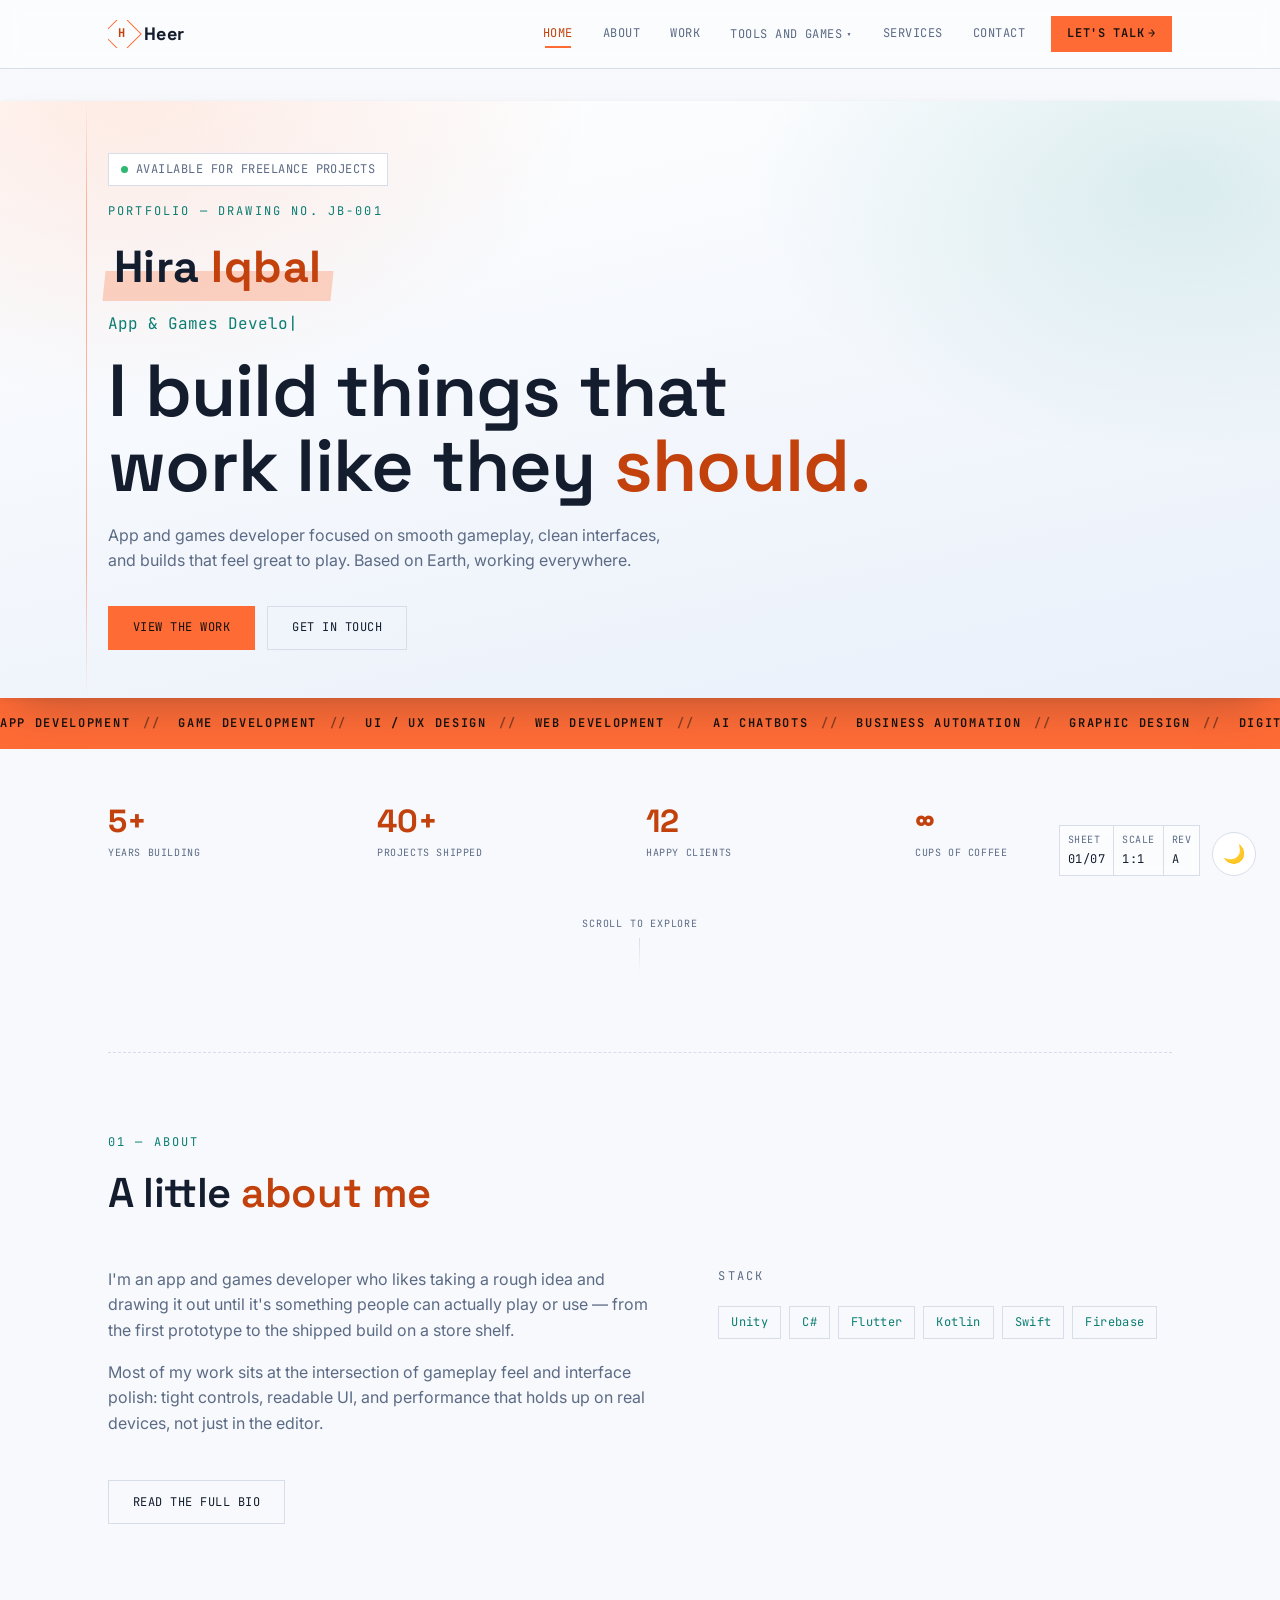
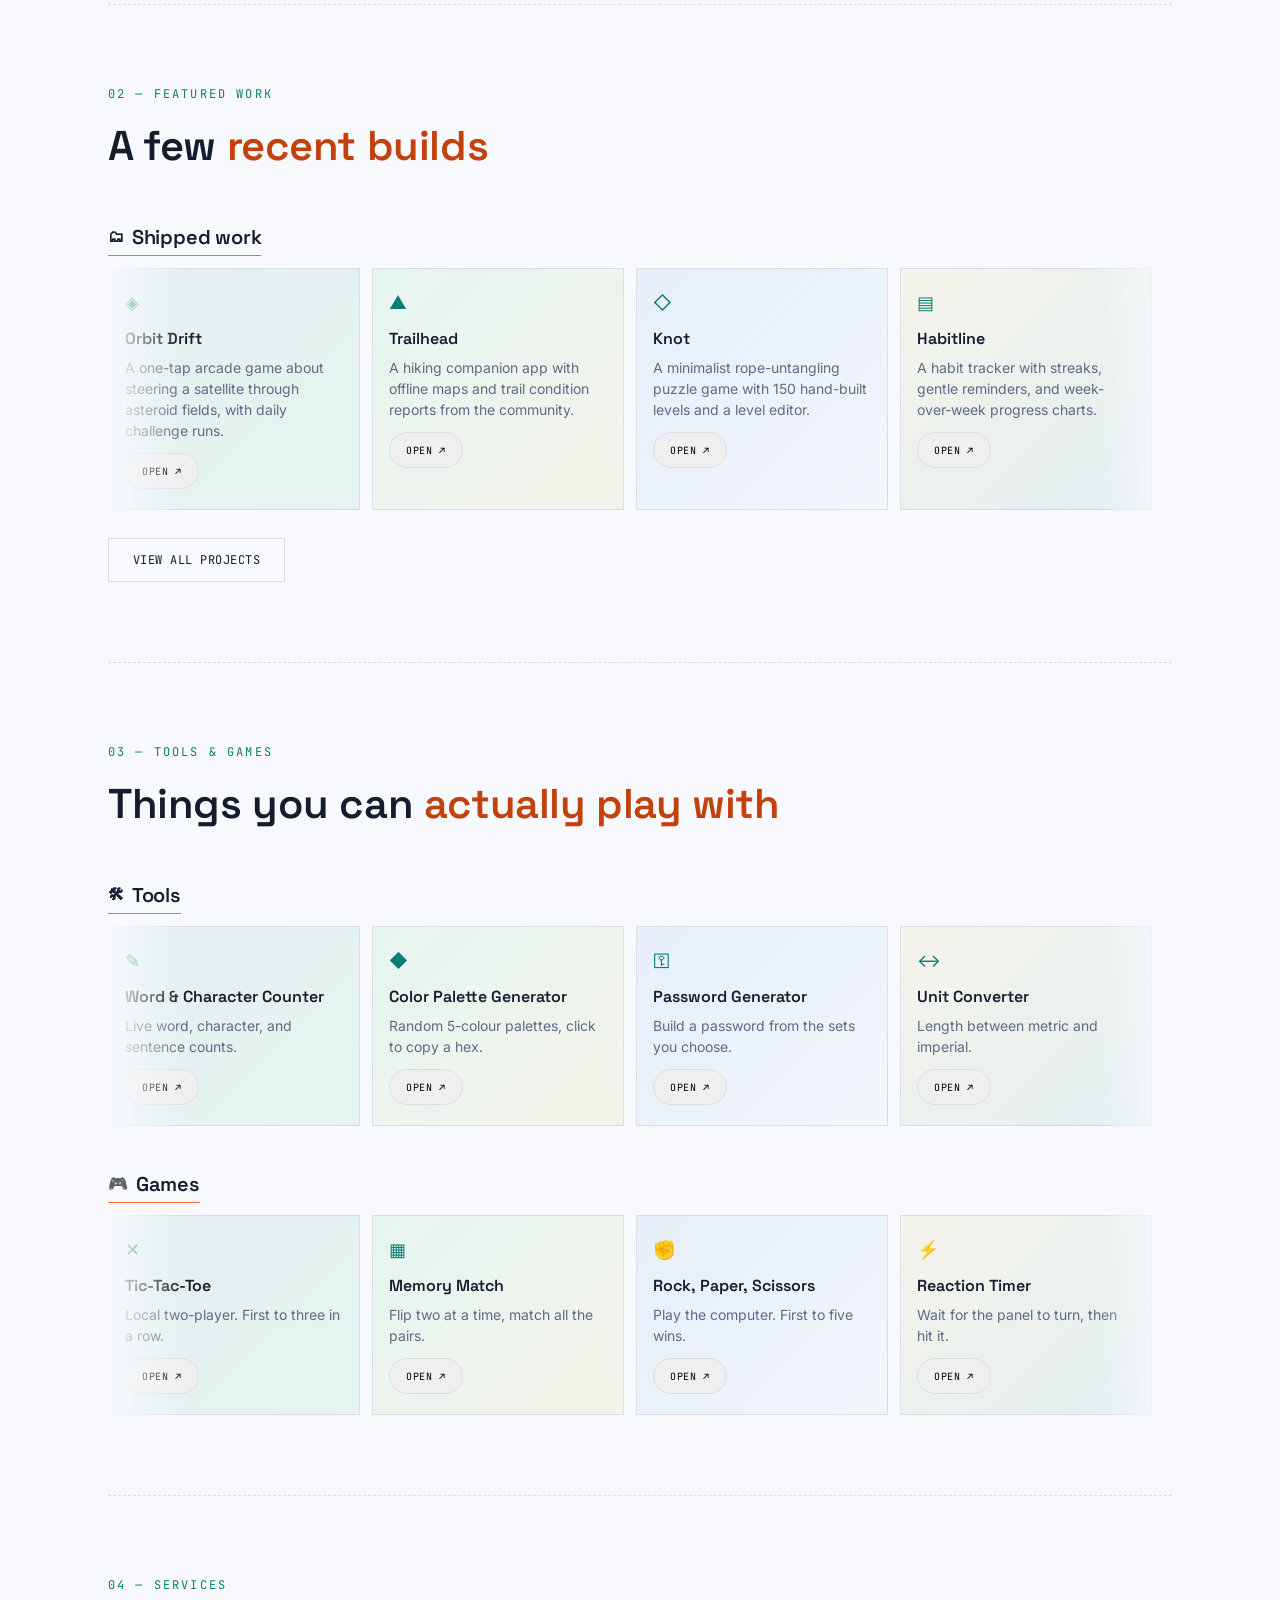
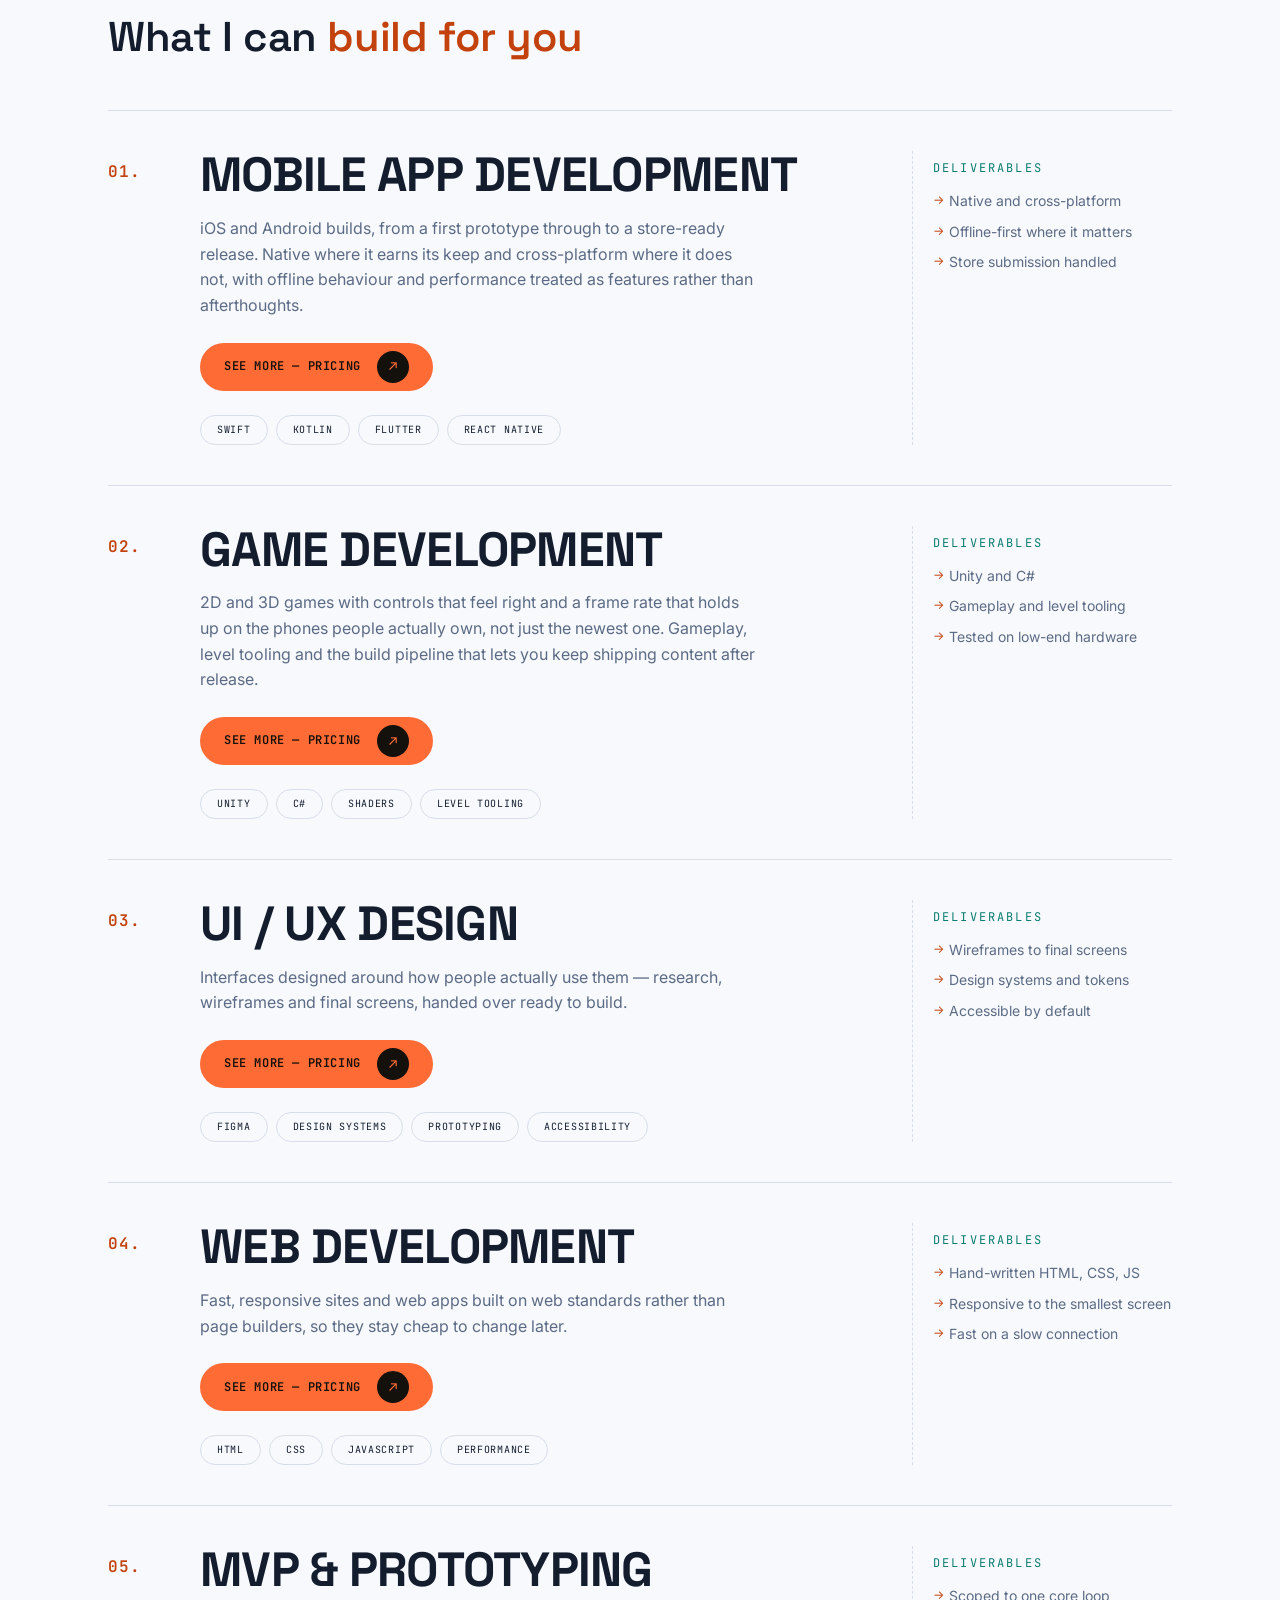
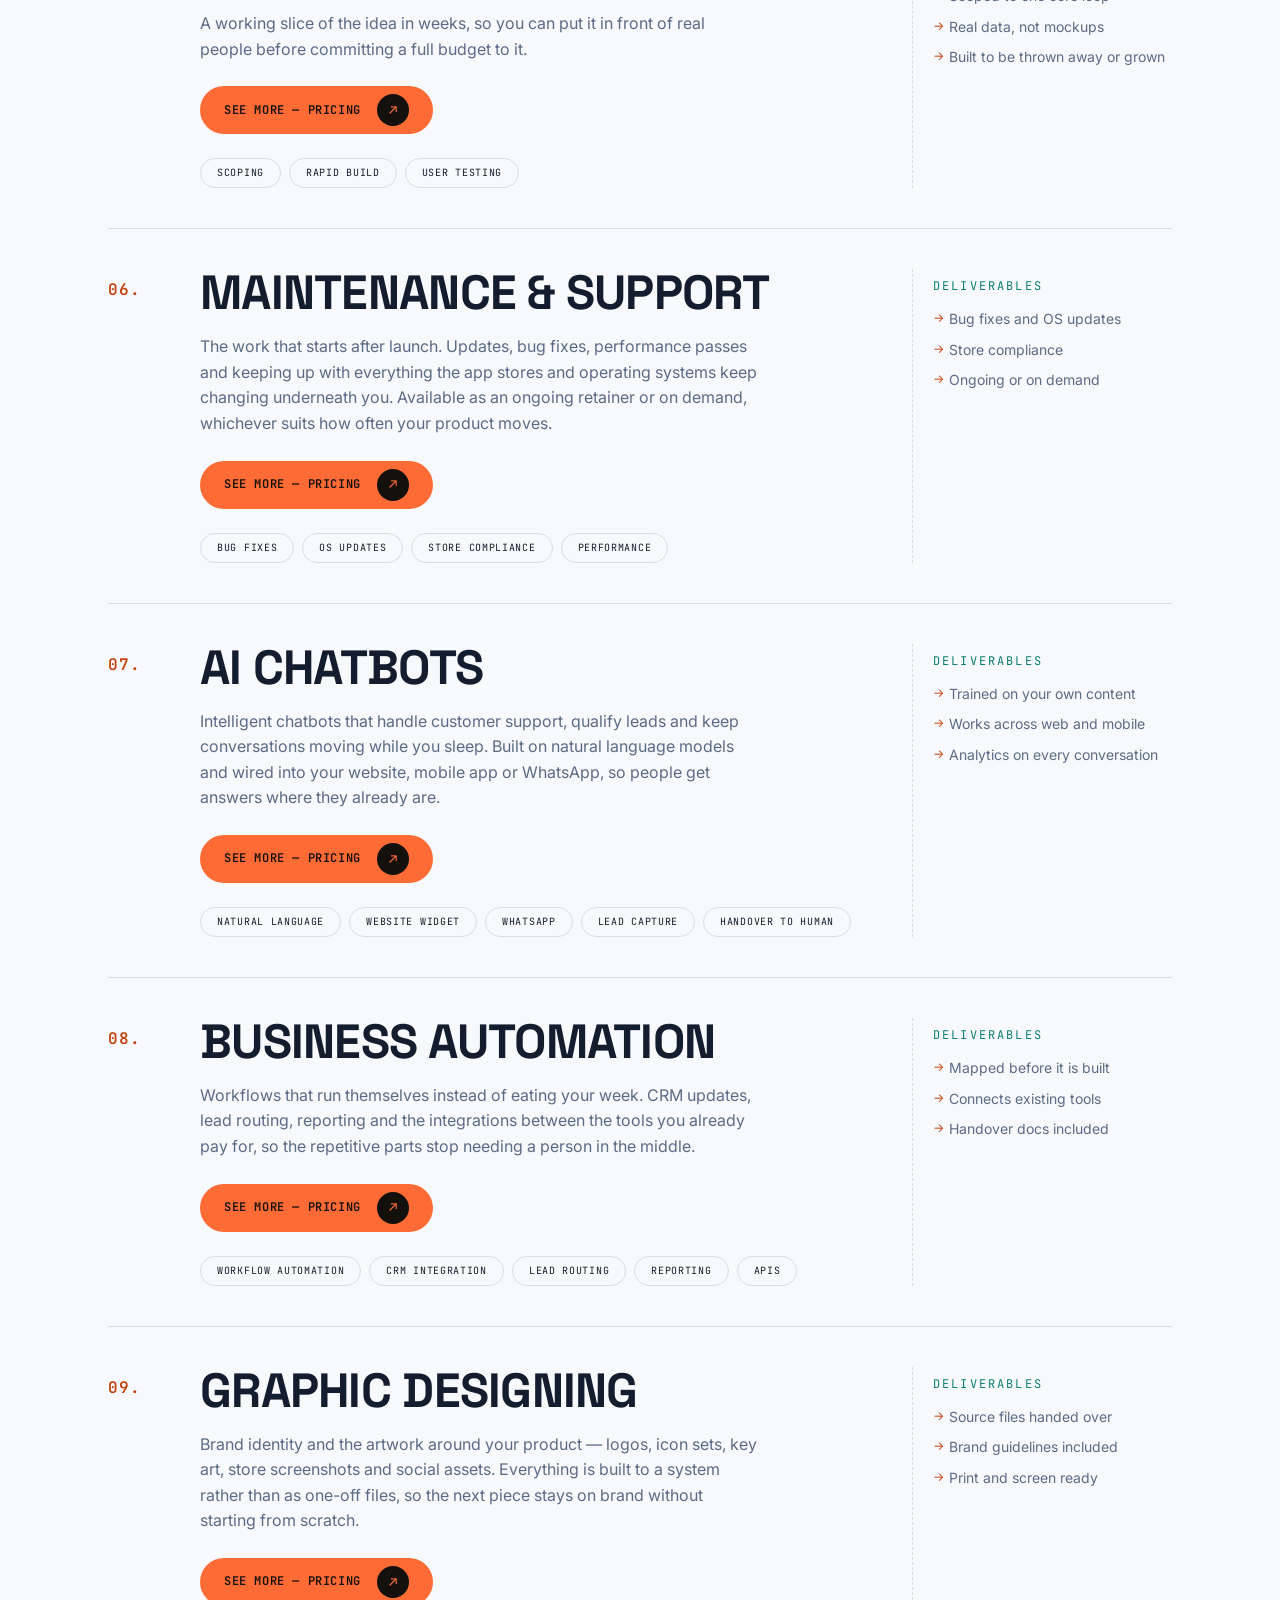
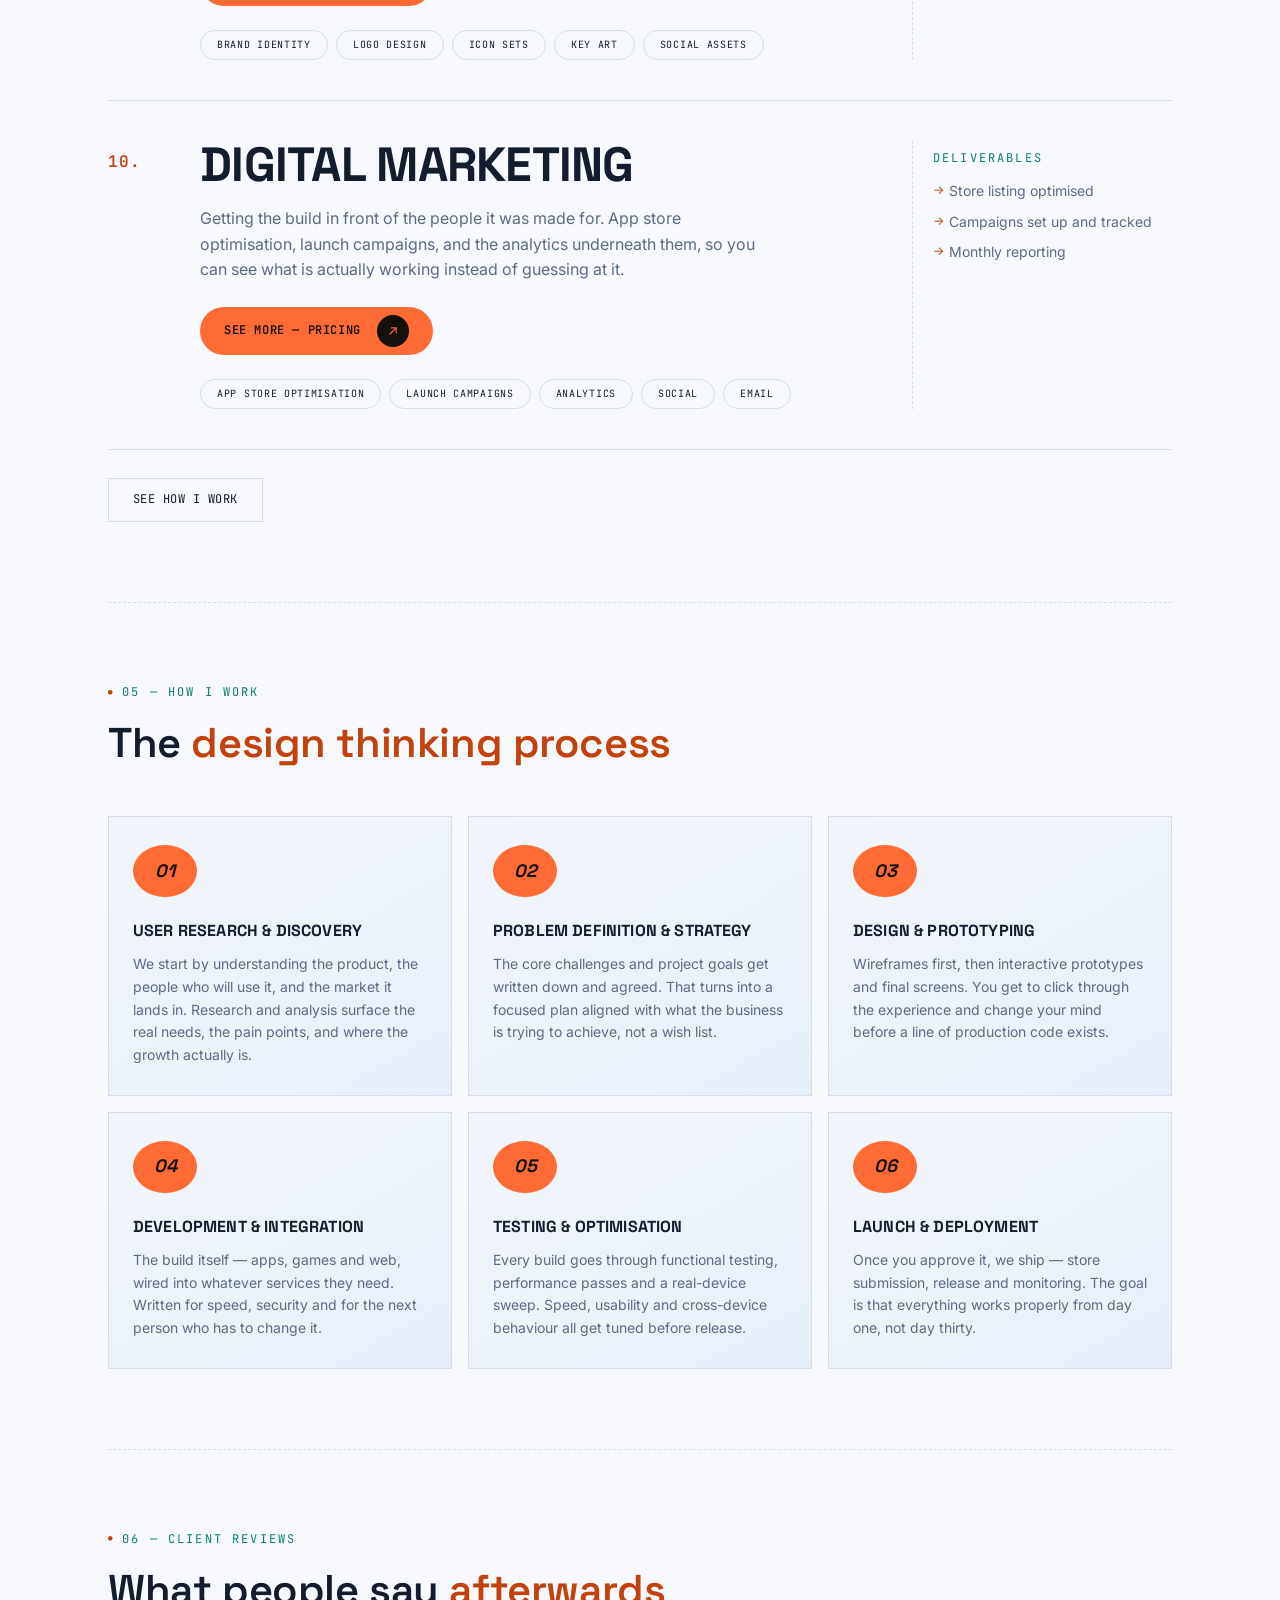
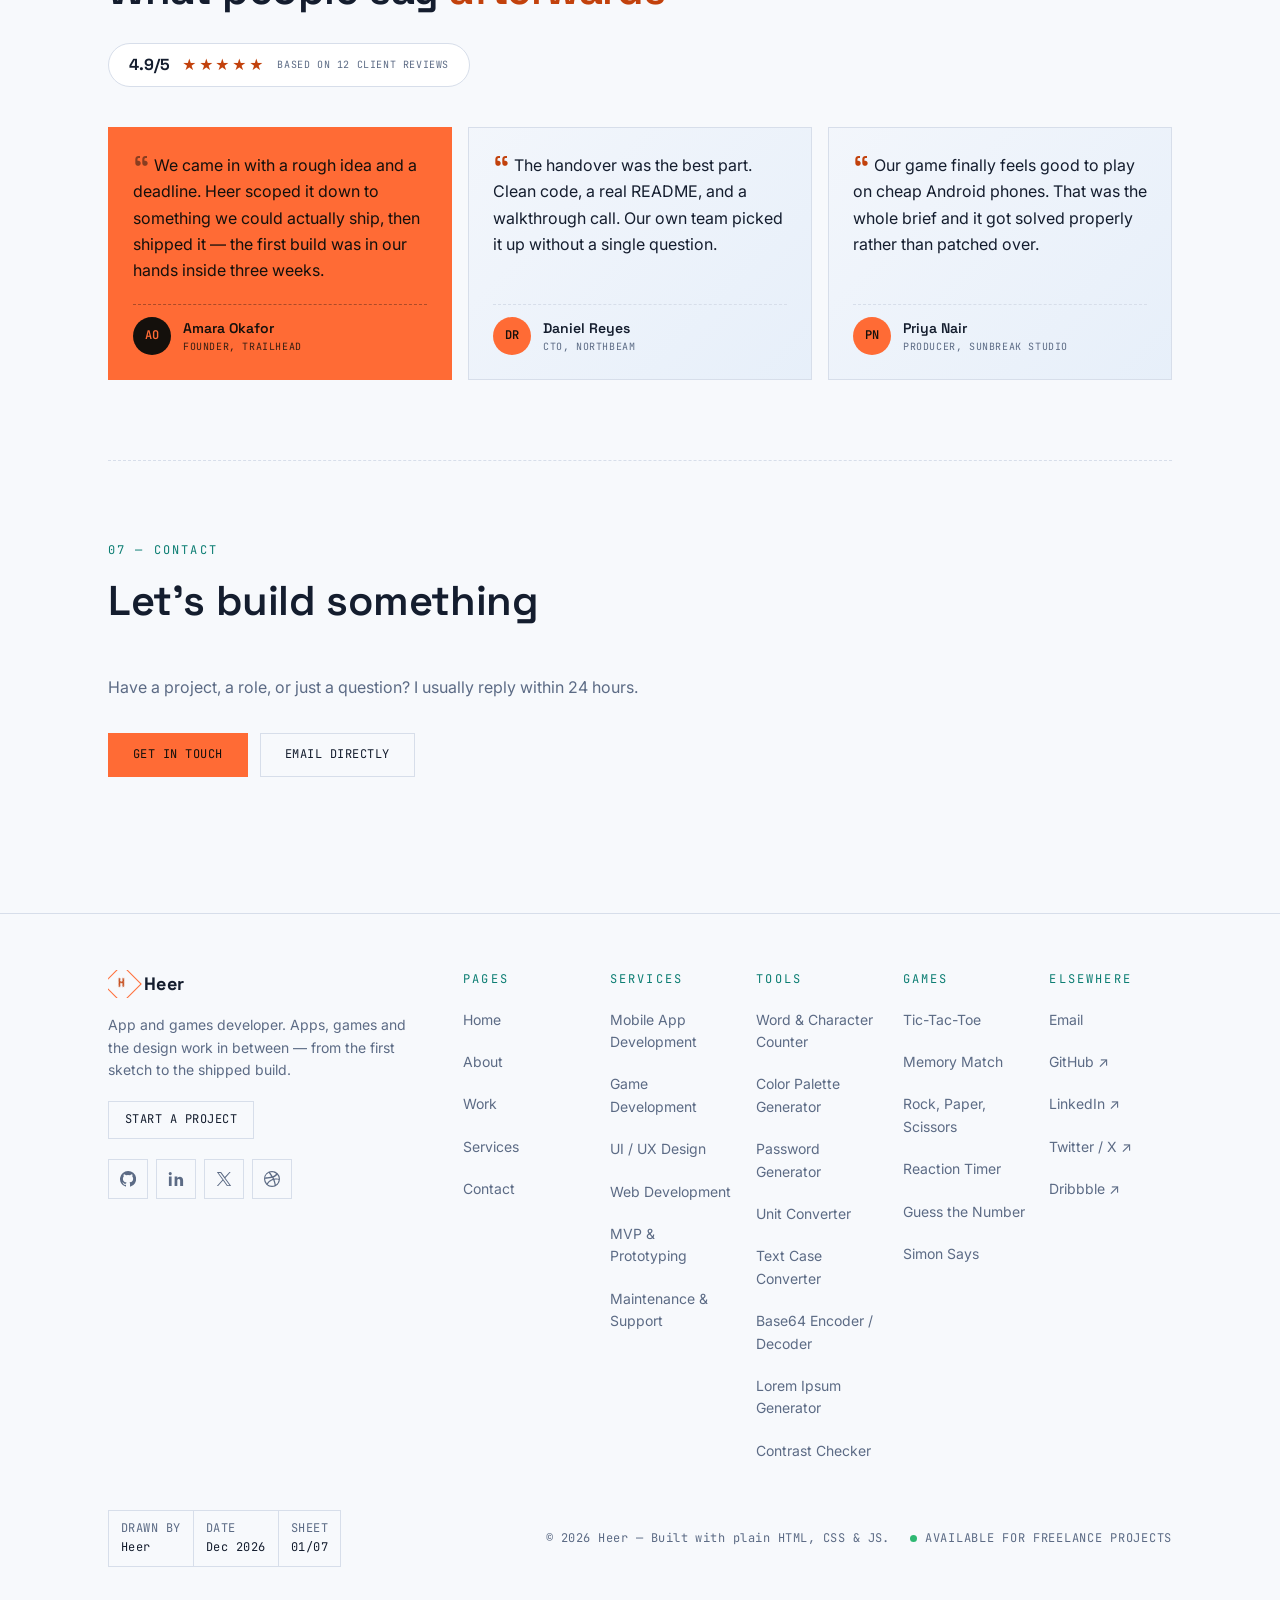
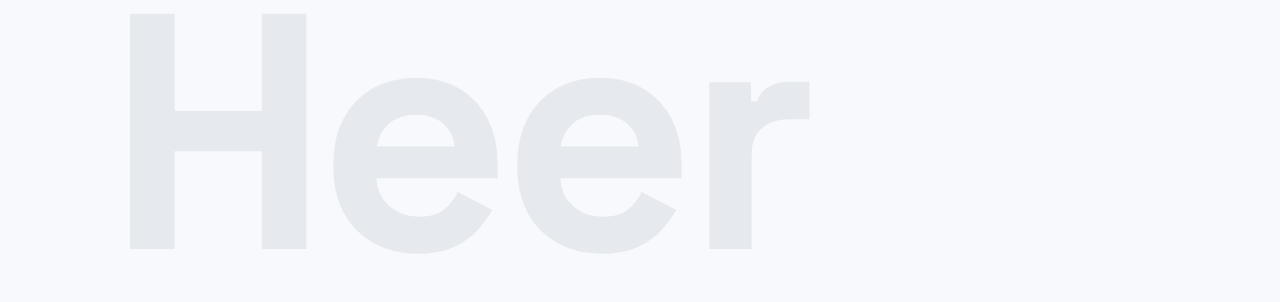
==== commit 1d1c9b4a: "Turn the home recent-builds preview into a right-to-left reel The home page's featured-work preview " ====
--- a/index.html
+++ b/index.html
@@ -129,7 +129,12 @@
       <p class="eyebrow">02 — Featured Work</p>
       <h2>A few <span class="outline">recent builds</span></h2>
     </div>
-    <ol class="service-rows" id="homeProjectGrid"></ol>
+    <div class="showreel">
+      <h3 class="reel-title"><a href="#work" onclick="goTo('work')"><span class="icon" aria-hidden="true">🗂</span> Shipped work</a></h3>
+      <div class="marquee" role="group" aria-label="Recent builds">
+        <div class="marquee-track" id="projectReel"></div>
+      </div>
+    </div>
     <div class="section-follow">
       <a href="#work" class="btn ghost" onclick="goTo('work')">View all projects</a>
     </div>
--- a/styles.css
+++ b/styles.css
@@ -1809,3 +1809,16 @@
   .btn:hover, .small-btn:hover, .mini-open:hover, .to-top:hover,
   .social-icons a:hover, .footer-col a:hover{ transform:none; }
 }
+
+/* ---------- Row flash ----------
+   When Open on the home reel jumps you to a project, the row it landed on
+   says so briefly, rather than leaving you to work out which one moved. */
+.service-row.row-flash{ animation:rowFlash 1.4s var(--ease) 1; }
+@keyframes rowFlash{
+  0%   { background:var(--accent-soft); border-top-color:var(--accent); }
+  70%  { background:var(--accent-soft); border-top-color:var(--accent); }
+  100% { background:transparent; }
+}
+@media (prefers-reduced-motion: reduce){
+  .service-row.row-flash{ animation:none; border-top-color:var(--accent); }
+}
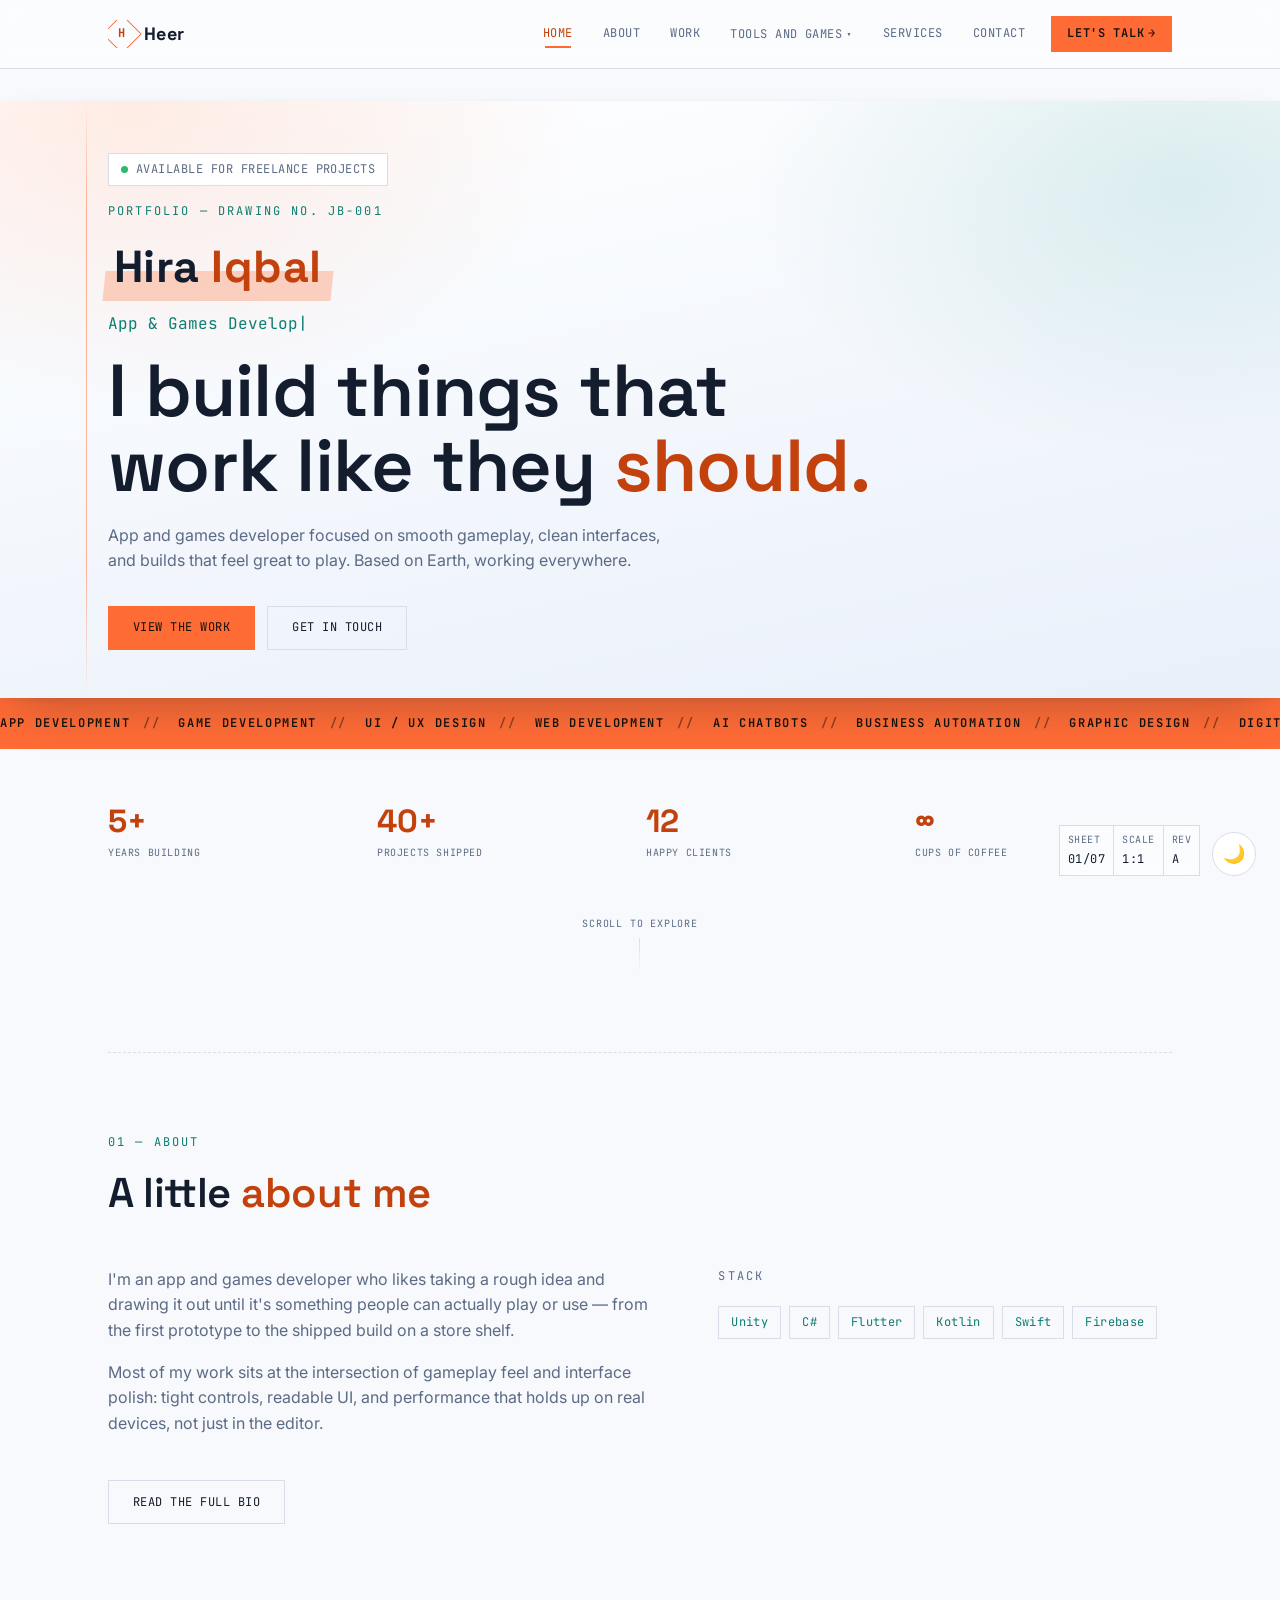
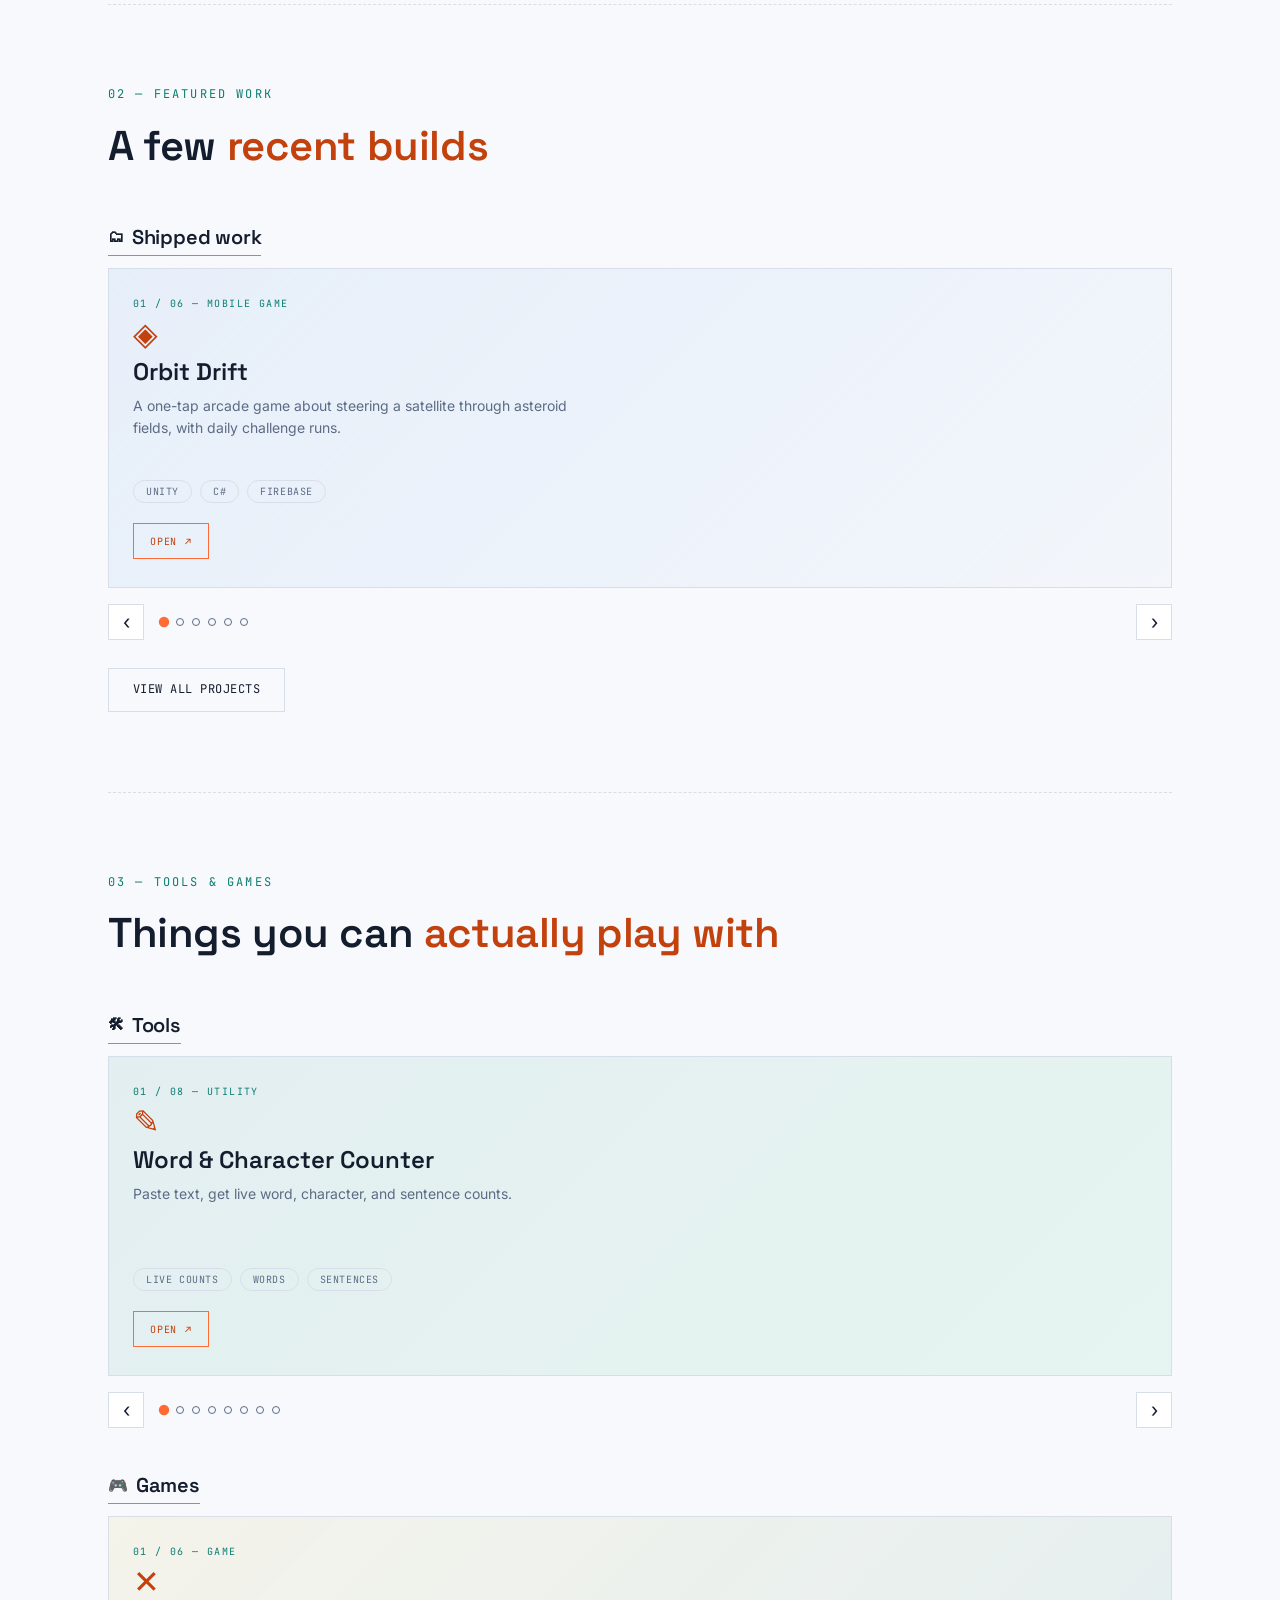
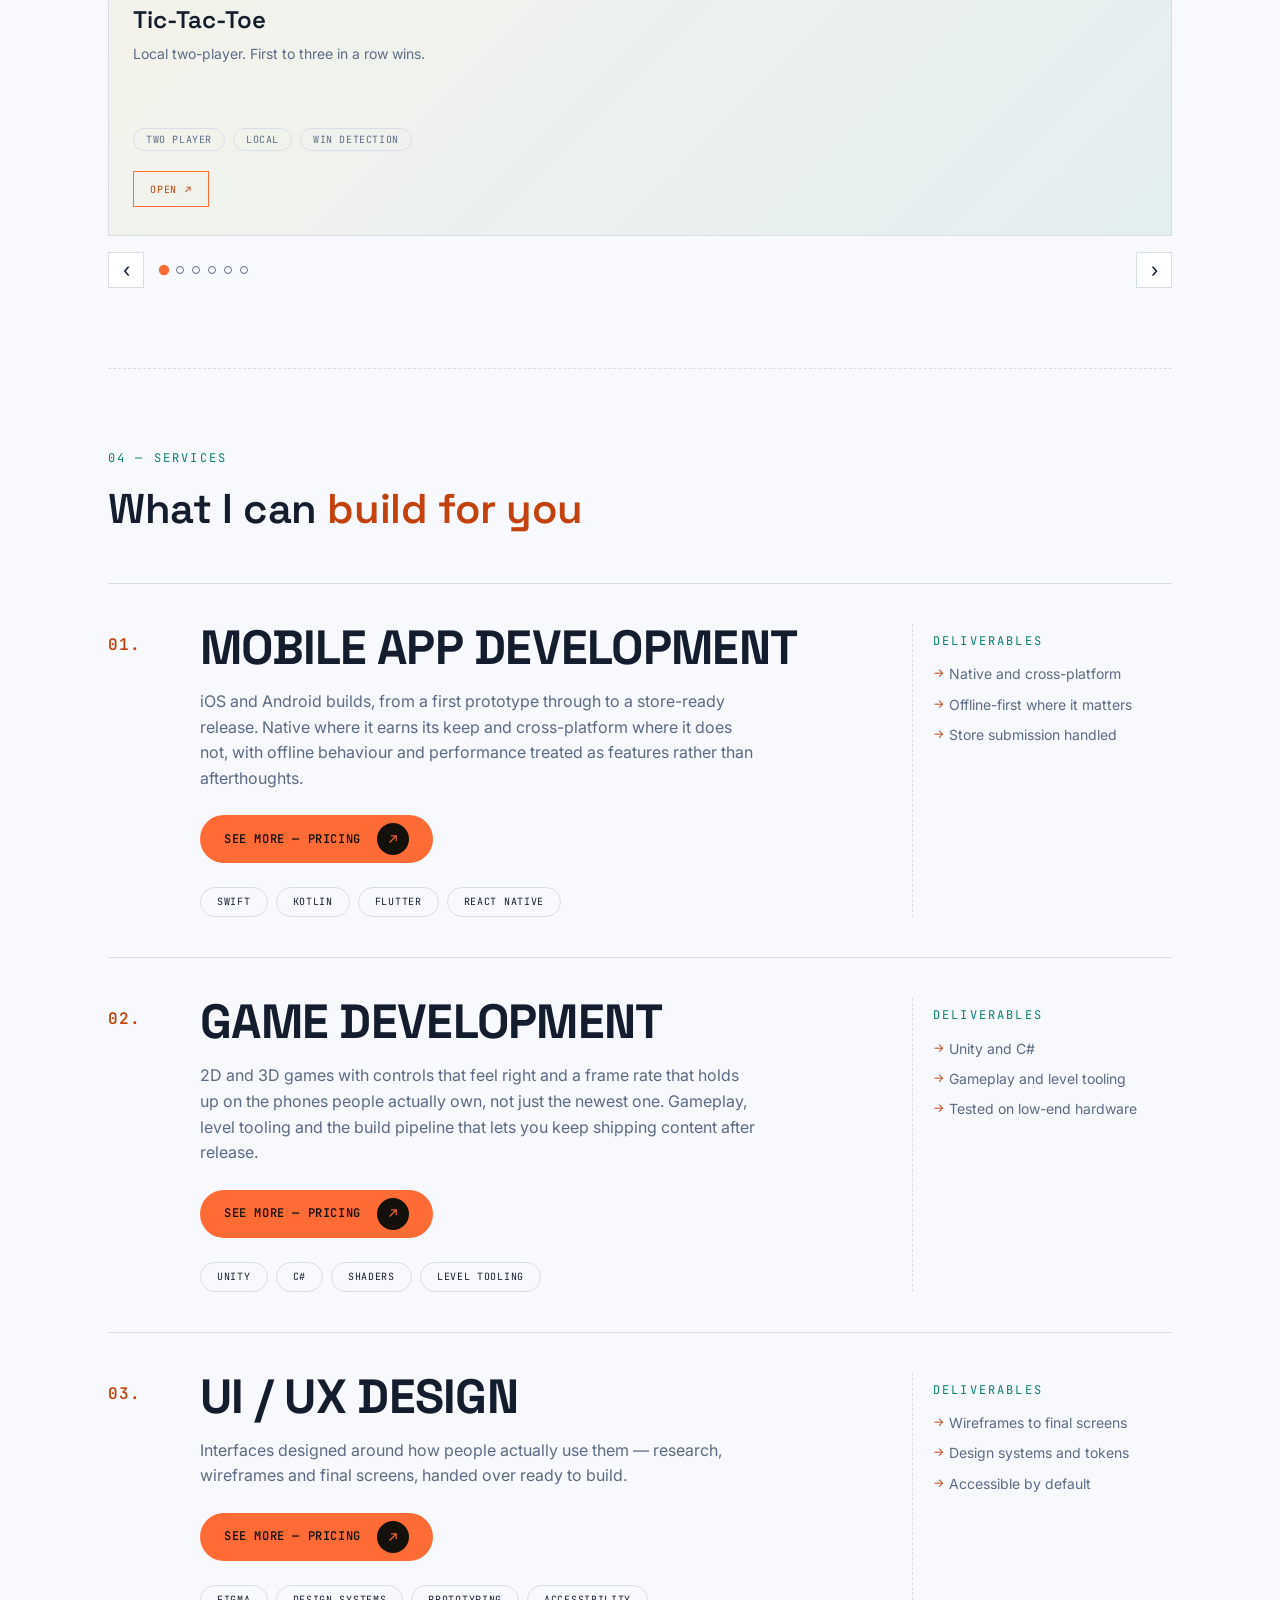
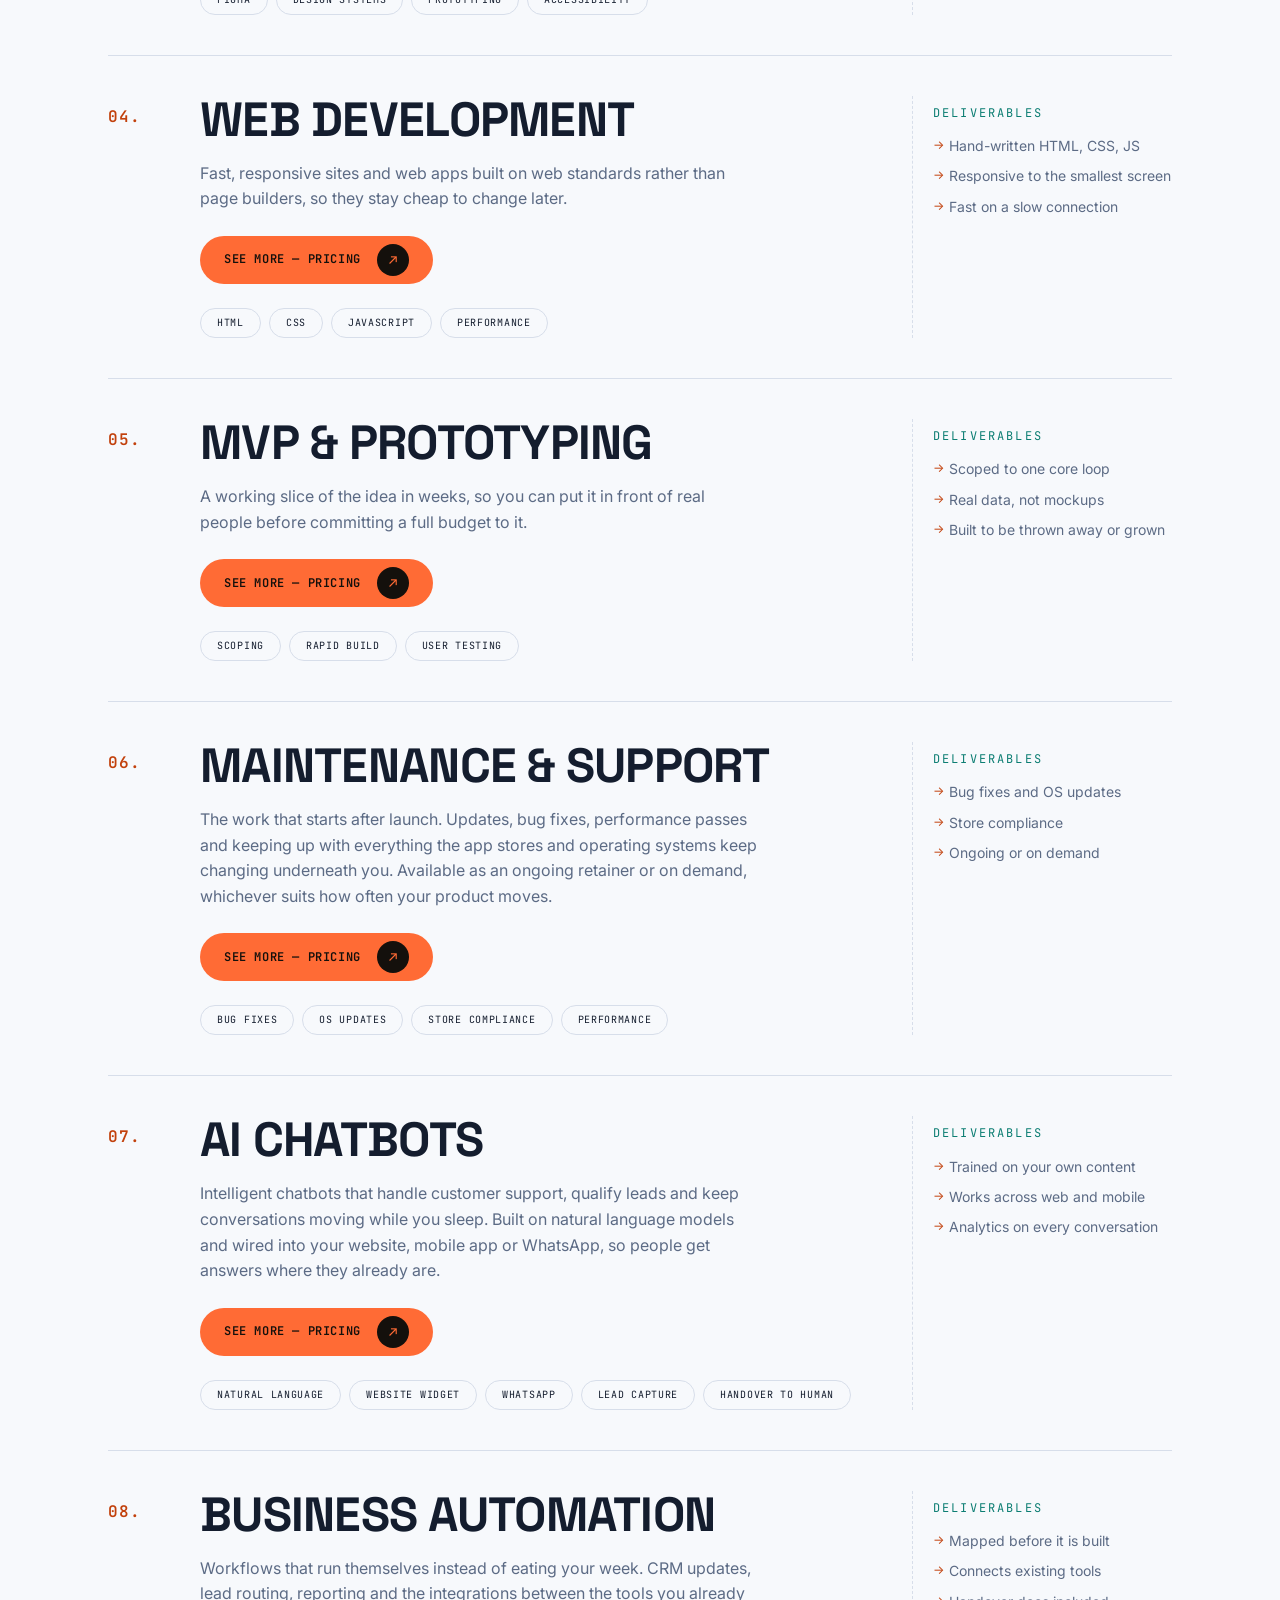
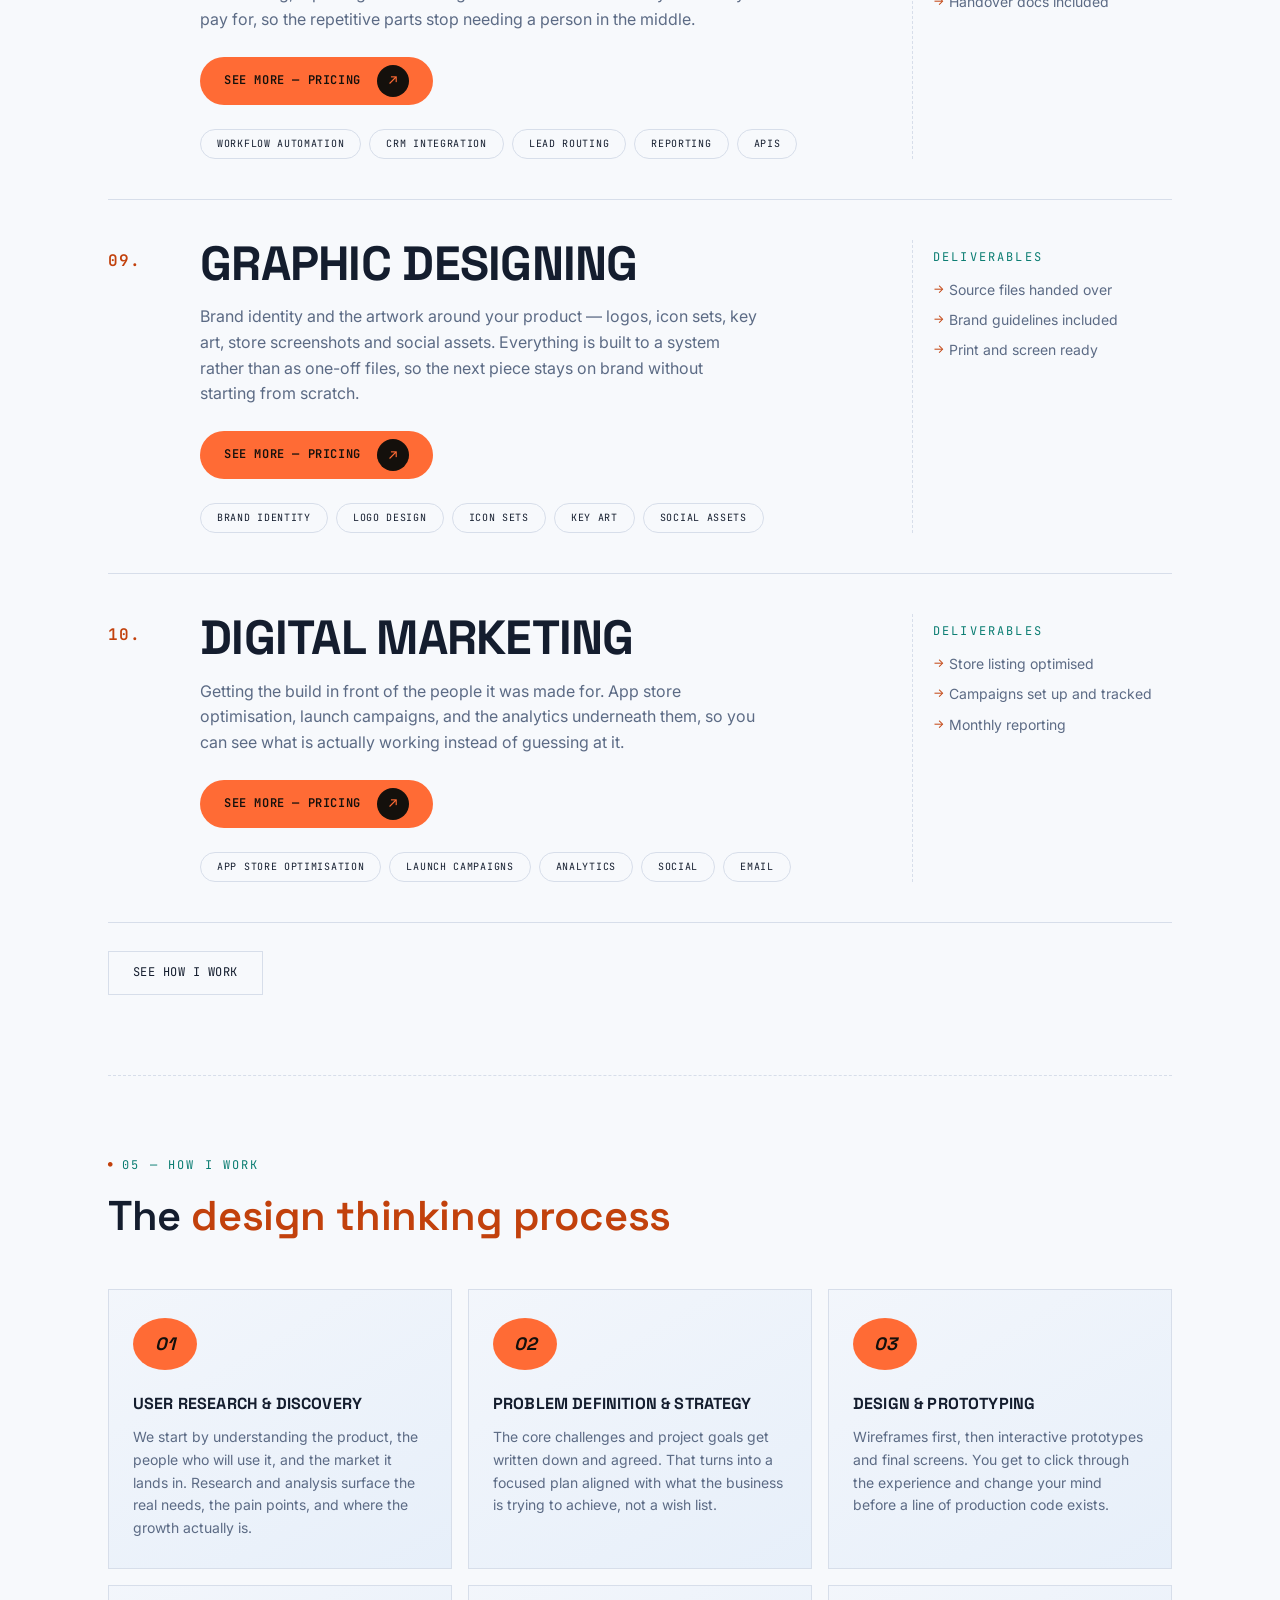
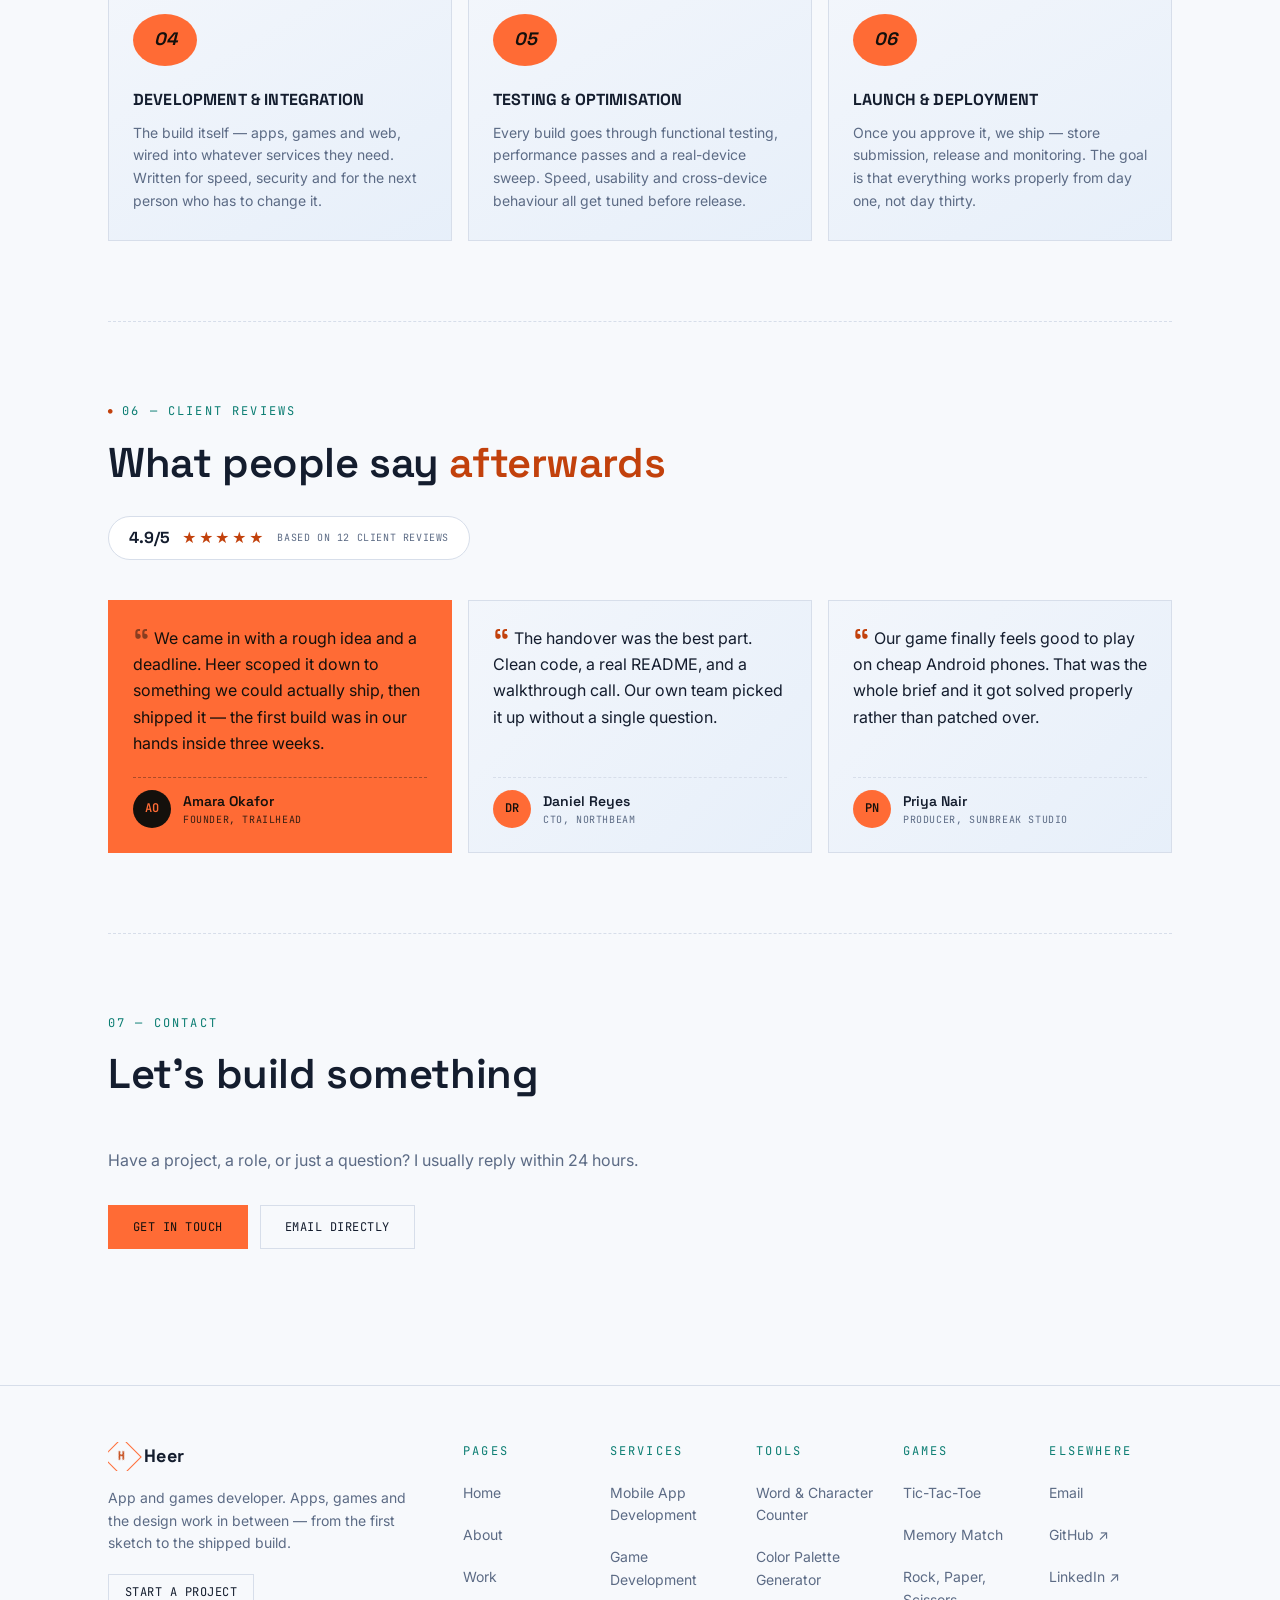
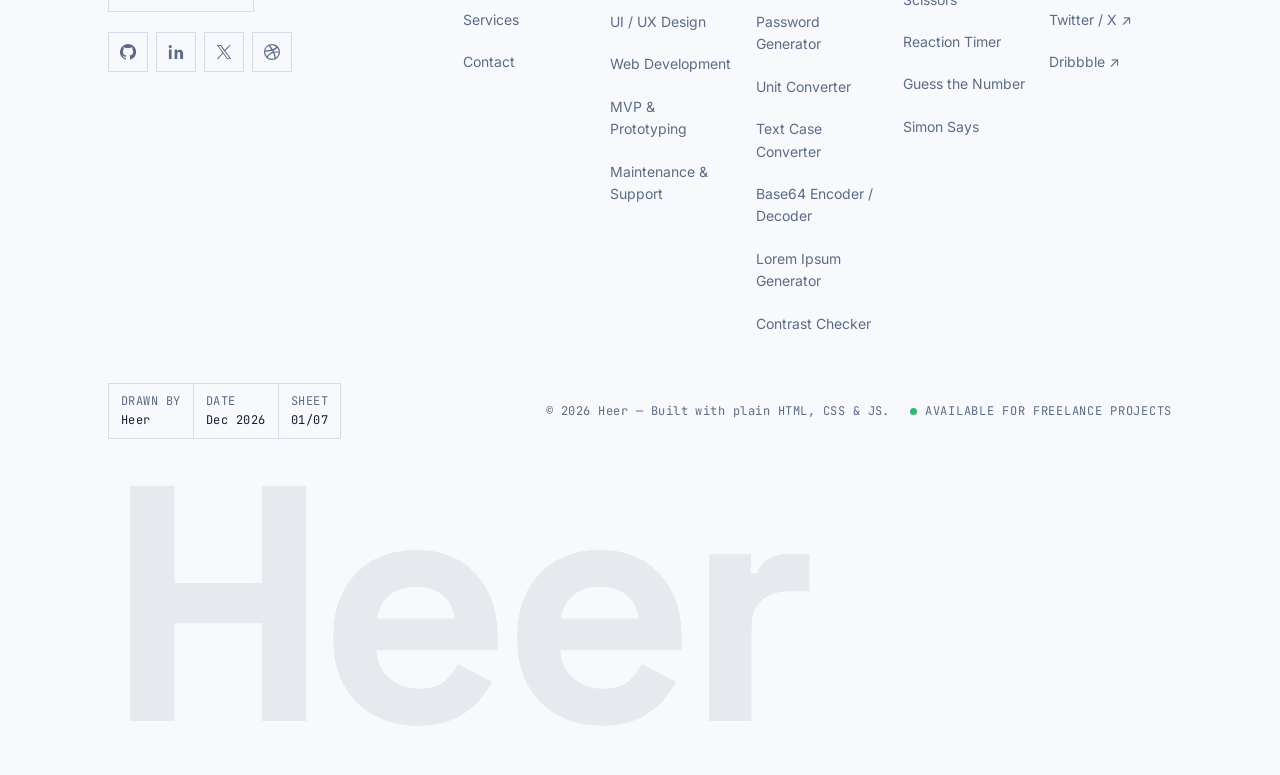
==== commit f1b34cb5: "Replace the home marquees with a 3D card deck, and stop the modal navigating The three home strips (" ====
--- a/index.html
+++ b/index.html
@@ -129,10 +129,13 @@
       <p class="eyebrow">02 — Featured Work</p>
       <h2>A few <span class="outline">recent builds</span></h2>
     </div>
-    <div class="showreel">
+    <div class="deck" id="deckProjects" data-deck="projects" aria-roledescription="carousel" aria-label="Recent builds">
       <h3 class="reel-title"><a href="#work" onclick="goTo('work')"><span class="icon" aria-hidden="true">🗂</span> Shipped work</a></h3>
-      <div class="marquee" role="group" aria-label="Recent builds">
-        <div class="marquee-track" id="projectReel"></div>
+      <div class="deck-stage"></div>
+      <div class="deck-bar">
+        <button class="deck-nav" data-dir="-1" aria-label="Previous project">&lsaquo;</button>
+        <div class="deck-dots" role="tablist" aria-label="Choose a project"></div>
+        <button class="deck-nav" data-dir="1" aria-label="Next project">&rsaquo;</button>
       </div>
     </div>
     <div class="section-follow">
@@ -146,188 +149,24 @@
       <p class="eyebrow">03 — Tools &amp; Games</p>
       <h2>Things you can <span class="outline">actually play with</span></h2>
     </div>
-      <div class="showreel">
-        <h3 class="reel-title"><a href="#tools" onclick="goTo('tools')"><span class="icon">🛠</span> Tools</a></h3>
-        <div class="marquee" role="group" aria-label="Tools">
-          <div class="marquee-track">
-          <article class="mini-card">
-            <span class="icon">✎</span>
-            <h4>Word &amp; Character Counter</h4>
-            <p>Live word, character, and sentence counts.</p>
-            <button class="mini-open" onclick="openItem('tools','panel-counter','')">Open <span aria-hidden="true">↗</span></button>
-          </article>
-          <article class="mini-card">
-            <span class="icon">◆</span>
-            <h4>Color Palette Generator</h4>
-            <p>Random 5-colour palettes, click to copy a hex.</p>
-            <button class="mini-open" onclick="openItem('tools','panel-palette','genPalette')">Open <span aria-hidden="true">↗</span></button>
-          </article>
-          <article class="mini-card">
-            <span class="icon">⚿</span>
-            <h4>Password Generator</h4>
-            <p>Build a password from the sets you choose.</p>
-            <button class="mini-open" onclick="openItem('tools','panel-pass','genPassword')">Open <span aria-hidden="true">↗</span></button>
-          </article>
-          <article class="mini-card">
-            <span class="icon">↔</span>
-            <h4>Unit Converter</h4>
-            <p>Length between metric and imperial.</p>
-            <button class="mini-open" onclick="openItem('tools','panel-unit','convertUnit')">Open <span aria-hidden="true">↗</span></button>
-          </article>
-          <article class="mini-card">
-            <span class="icon">Aa</span>
-            <h4>Text Case Converter</h4>
-            <p>Switch between sentence, title, camel and snake case.</p>
-            <button class="mini-open" onclick="openItem('tools','panel-case','')">Open <span aria-hidden="true">↗</span></button>
-          </article>
-          <article class="mini-card">
-            <span class="icon">⧉</span>
-            <h4>Base64 Encoder / Decoder</h4>
-            <p>Encode text to Base64 or decode it back.</p>
-            <button class="mini-open" onclick="openItem('tools','panel-b64','')">Open <span aria-hidden="true">↗</span></button>
-          </article>
-          <article class="mini-card">
-            <span class="icon">¶</span>
-            <h4>Lorem Ipsum Generator</h4>
-            <p>Placeholder paragraphs at the length you need.</p>
-            <button class="mini-open" onclick="openItem('tools','panel-lorem','genLorem')">Open <span aria-hidden="true">↗</span></button>
-          </article>
-          <article class="mini-card">
-            <span class="icon">◑</span>
-            <h4>Contrast Checker</h4>
-            <p>Check a colour pair against the WCAG levels.</p>
-            <button class="mini-open" onclick="openItem('tools','panel-contrast','checkContrast')">Open <span aria-hidden="true">↗</span></button>
-          </article>
-          <article class="mini-card" aria-hidden="true">
-            <span class="icon">✎</span>
-            <h4>Word &amp; Character Counter</h4>
-            <p>Live word, character, and sentence counts.</p>
-            <button class="mini-open" tabindex="-1" onclick="openItem('tools','panel-counter','')">Open <span aria-hidden="true">↗</span></button>
-          </article>
-          <article class="mini-card" aria-hidden="true">
-            <span class="icon">◆</span>
-            <h4>Color Palette Generator</h4>
-            <p>Random 5-colour palettes, click to copy a hex.</p>
-            <button class="mini-open" tabindex="-1" onclick="openItem('tools','panel-palette','genPalette')">Open <span aria-hidden="true">↗</span></button>
-          </article>
-          <article class="mini-card" aria-hidden="true">
-            <span class="icon">⚿</span>
-            <h4>Password Generator</h4>
-            <p>Build a password from the sets you choose.</p>
-            <button class="mini-open" tabindex="-1" onclick="openItem('tools','panel-pass','genPassword')">Open <span aria-hidden="true">↗</span></button>
-          </article>
-          <article class="mini-card" aria-hidden="true">
-            <span class="icon">↔</span>
-            <h4>Unit Converter</h4>
-            <p>Length between metric and imperial.</p>
-            <button class="mini-open" tabindex="-1" onclick="openItem('tools','panel-unit','convertUnit')">Open <span aria-hidden="true">↗</span></button>
-          </article>
-          <article class="mini-card" aria-hidden="true">
-            <span class="icon">Aa</span>
-            <h4>Text Case Converter</h4>
-            <p>Switch between sentence, title, camel and snake case.</p>
-            <button class="mini-open" tabindex="-1" onclick="openItem('tools','panel-case','')">Open <span aria-hidden="true">↗</span></button>
-          </article>
-          <article class="mini-card" aria-hidden="true">
-            <span class="icon">⧉</span>
-            <h4>Base64 Encoder / Decoder</h4>
-            <p>Encode text to Base64 or decode it back.</p>
-            <button class="mini-open" tabindex="-1" onclick="openItem('tools','panel-b64','')">Open <span aria-hidden="true">↗</span></button>
-          </article>
-          <article class="mini-card" aria-hidden="true">
-            <span class="icon">¶</span>
-            <h4>Lorem Ipsum Generator</h4>
-            <p>Placeholder paragraphs at the length you need.</p>
-            <button class="mini-open" tabindex="-1" onclick="openItem('tools','panel-lorem','genLorem')">Open <span aria-hidden="true">↗</span></button>
-          </article>
-          <article class="mini-card" aria-hidden="true">
-            <span class="icon">◑</span>
-            <h4>Contrast Checker</h4>
-            <p>Check a colour pair against the WCAG levels.</p>
-            <button class="mini-open" tabindex="-1" onclick="openItem('tools','panel-contrast','checkContrast')">Open <span aria-hidden="true">↗</span></button>
-          </article>
-          </div>
-        </div>
-      </div>
-      <div class="showreel">
-        <h3 class="reel-title"><a href="#games" onclick="goTo('games')"><span class="icon">🎮</span> Games</a></h3>
-        <div class="marquee" role="group" aria-label="Games">
-          <div class="marquee-track">
-          <article class="mini-card">
-            <span class="icon">✕</span>
-            <h4>Tic-Tac-Toe</h4>
-            <p>Local two-player. First to three in a row.</p>
-            <button class="mini-open" onclick="openItem('games','panel-ttt','initTTT')">Open <span aria-hidden="true">↗</span></button>
-          </article>
-          <article class="mini-card">
-            <span class="icon">▦</span>
-            <h4>Memory Match</h4>
-            <p>Flip two at a time, match all the pairs.</p>
-            <button class="mini-open" onclick="openItem('games','panel-memory','initMemory')">Open <span aria-hidden="true">↗</span></button>
-          </article>
-          <article class="mini-card">
-            <span class="icon">✊</span>
-            <h4>Rock, Paper, Scissors</h4>
-            <p>Play the computer. First to five wins.</p>
-            <button class="mini-open" onclick="openItem('games','panel-rps','')">Open <span aria-hidden="true">↗</span></button>
-          </article>
-          <article class="mini-card">
-            <span class="icon">⚡</span>
-            <h4>Reaction Timer</h4>
-            <p>Wait for the panel to turn, then hit it.</p>
-            <button class="mini-open" onclick="openItem('games','panel-reaction','resetReaction')">Open <span aria-hidden="true">↗</span></button>
-          </article>
-          <article class="mini-card">
-            <span class="icon">?</span>
-            <h4>Guess the Number</h4>
-            <p>One to a hundred, higher or lower each time.</p>
-            <button class="mini-open" onclick="openItem('games','panel-guess','resetGuess')">Open <span aria-hidden="true">↗</span></button>
-          </article>
-          <article class="mini-card">
-            <span class="icon">◎</span>
-            <h4>Simon Says</h4>
-            <p>Watch the sequence, then repeat it back.</p>
-            <button class="mini-open" onclick="openItem('games','panel-simon','resetSimon')">Open <span aria-hidden="true">↗</span></button>
-          </article>
-          <article class="mini-card" aria-hidden="true">
-            <span class="icon">✕</span>
-            <h4>Tic-Tac-Toe</h4>
-            <p>Local two-player. First to three in a row.</p>
-            <button class="mini-open" tabindex="-1" onclick="openItem('games','panel-ttt','initTTT')">Open <span aria-hidden="true">↗</span></button>
-          </article>
-          <article class="mini-card" aria-hidden="true">
-            <span class="icon">▦</span>
-            <h4>Memory Match</h4>
-            <p>Flip two at a time, match all the pairs.</p>
-            <button class="mini-open" tabindex="-1" onclick="openItem('games','panel-memory','initMemory')">Open <span aria-hidden="true">↗</span></button>
-          </article>
-          <article class="mini-card" aria-hidden="true">
-            <span class="icon">✊</span>
-            <h4>Rock, Paper, Scissors</h4>
-            <p>Play the computer. First to five wins.</p>
-            <button class="mini-open" tabindex="-1" onclick="openItem('games','panel-rps','')">Open <span aria-hidden="true">↗</span></button>
-          </article>
-          <article class="mini-card" aria-hidden="true">
-            <span class="icon">⚡</span>
-            <h4>Reaction Timer</h4>
-            <p>Wait for the panel to turn, then hit it.</p>
-            <button class="mini-open" tabindex="-1" onclick="openItem('games','panel-reaction','resetReaction')">Open <span aria-hidden="true">↗</span></button>
-          </article>
-          <article class="mini-card" aria-hidden="true">
-            <span class="icon">?</span>
-            <h4>Guess the Number</h4>
-            <p>One to a hundred, higher or lower each time.</p>
-            <button class="mini-open" tabindex="-1" onclick="openItem('games','panel-guess','resetGuess')">Open <span aria-hidden="true">↗</span></button>
-          </article>
-          <article class="mini-card" aria-hidden="true">
-            <span class="icon">◎</span>
-            <h4>Simon Says</h4>
-            <p>Watch the sequence, then repeat it back.</p>
-            <button class="mini-open" tabindex="-1" onclick="openItem('games','panel-simon','resetSimon')">Open <span aria-hidden="true">↗</span></button>
-          </article>
-          </div>
-        </div>
-      </div>
+    <div class="deck" id="deckTools" data-deck="tools" aria-roledescription="carousel" aria-label="Tools">
+      <h3 class="reel-title"><a href="#tools" onclick="goTo('tools')"><span class="icon" aria-hidden="true">🛠</span> Tools</a></h3>
+      <div class="deck-stage"></div>
+      <div class="deck-bar">
+        <button class="deck-nav" data-dir="-1" aria-label="Previous tool">&lsaquo;</button>
+        <div class="deck-dots" role="tablist" aria-label="Choose a tool"></div>
+        <button class="deck-nav" data-dir="1" aria-label="Next tool">&rsaquo;</button>
+      </div>
+    </div>
+    <div class="deck" id="deckGames" data-deck="games" aria-roledescription="carousel" aria-label="Games">
+      <h3 class="reel-title"><a href="#games" onclick="goTo('games')"><span class="icon" aria-hidden="true">🎮</span> Games</a></h3>
+      <div class="deck-stage"></div>
+      <div class="deck-bar">
+        <button class="deck-nav" data-dir="-1" aria-label="Previous game">&lsaquo;</button>
+        <div class="deck-dots" role="tablist" aria-label="Choose a game"></div>
+        <button class="deck-nav" data-dir="1" aria-label="Next game">&rsaquo;</button>
+      </div>
+    </div>
 
     <hr class="divider">
 
@@ -780,6 +619,7 @@
 <script src="js/router.js"></script>
 <script src="js/render.js"></script>
 <script src="js/modal.js"></script>
+<script src="js/deck.js"></script>
 <script src="js/tools.js"></script>
 <script src="js/games.js"></script>
 <script src="js/forms.js"></script>
--- a/styles.css
+++ b/styles.css
@@ -818,72 +818,6 @@
 @media (max-width:520px){
 }
 
-/* ---------- Home showreel: tools / games sliding right to left ---------- */
-.showreel{ margin-top:var(--space-7); }
-.showreel + .showreel{ margin-top:var(--space-10); }
-
-.marquee{
-  overflow-x:auto;
-  overflow-y:hidden;
-  -webkit-overflow-scrolling:touch;
-  overscroll-behavior-x:contain;
-  /* the row moves on its own, so a scrollbar would never match it */
-  scrollbar-width:none;
-  -ms-overflow-style:none;
-  /* soften the edges so cards enter and leave rather than get cut */
-  -webkit-mask-image:linear-gradient(90deg, transparent 0, #000 7%, #000 93%, transparent 100%);
-  mask-image:linear-gradient(90deg, transparent 0, #000 7%, #000 93%, transparent 100%);
-}
-.marquee::-webkit-scrollbar{ display:none; }
-.marquee-track{
-  display:flex;
-  width:max-content;
-  animation:reelRTL 36s linear infinite;
-}
-/* the card set is duplicated in the markup, so exactly half the track is
-   one full set and -50% lands back on an identical frame */
-@keyframes reelRTL{
-  from{ transform:translateX(0); }
-  to{ transform:translateX(-50%); }
-}
-.marquee:focus-within .marquee-track,
-.marquee.is-touching .marquee-track{ animation-play-state:paused; }
-/* Only where a real pointer hovers: on touch, :hover sticks after a tap and
-   would leave the row frozen for good. */
-@media (hover: hover) and (pointer: fine){
-  .marquee:hover .marquee-track{ animation-play-state:paused; }
-}
-
-.mini-card{
-  flex:0 0 auto;
-  width:252px;
-  /* spacing lives on the card, not as a track gap, so -50% stays exact */
-  margin-right:var(--space-3);
-  border:1px solid var(--line);
-  background:linear-gradient(135deg, var(--cyan-soft), var(--mint-soft));
-  padding:var(--space-5) var(--space-4);
-  transition:border-color .2s ease, transform .2s ease;
-}
-.mini-card:nth-child(4n+2){ background:linear-gradient(135deg, var(--mint-soft), var(--gold-soft)); }
-.mini-card:nth-child(4n+3){ background:linear-gradient(135deg, var(--sky-soft), var(--surface-2)); }
-.mini-card:nth-child(4n+4){ background:linear-gradient(135deg, var(--gold-soft), var(--cyan-soft)); }
-.mini-card:hover{ border-color:var(--accent); transform:translateY(-3px); }
-.mini-card .icon{ font-size:var(--fs-md); color:var(--cyan); display:block; margin-bottom:var(--space-2); }
-.mini-card h4{ font-family:var(--display); font-size:var(--fs-base); font-weight:600; margin-bottom:var(--space-1-5); }
-.mini-card p{ color:var(--muted); font-size:var(--fs-sm); line-height:1.5; }
-.mini-open{
-  display:inline-flex; align-items:center; gap:var(--space-1-5);
-  margin-top:var(--space-3);
-  padding:var(--space-1-5) var(--space-3);
-  border:1px solid var(--line);
-  border-radius:var(--radius-pill);
-  font-family:var(--mono);
-  font-size:var(--fs-2xs);
-  text-transform:uppercase;
-  letter-spacing:.07em;
-  transition:border-color .18s ease, color .18s ease;
-}
-.mini-open:hover{ border-color:var(--accent); color:var(--accent-text); }
 
 .reel-title{
   margin-bottom:var(--space-3);
@@ -898,19 +832,8 @@
 }
 .reel-title a:hover{ color:var(--accent-text); }
 .reel-title .icon{ font-size:var(--fs-base); }
-
-@media (max-width:800px){
-  .mini-card{ width:220px; padding:var(--space-4) var(--space-3); }
-  .marquee-track{ animation-duration:28s; }
-}
 @media (max-width:480px){
-  .mini-card{ width:196px; margin-right:var(--space-2); }
   .reel-title{ font-size:var(--fs-base); }
-}
-@media (prefers-reduced-motion: reduce){
-  .marquee{ -webkit-mask-image:none; mask-image:none; }
-  .marquee-track{ animation:none; }
-  .marquee-track > [aria-hidden="true"]{ display:none; }
 }
 
 /* ---------- Sub-section split (used inside Tools page) ---------- */
@@ -1749,13 +1672,7 @@
   .toast.in{ transform:none; }
 }
 
-/* ---------- Interactive states ----------
-   Every control gets the same three answers: hover, pressed, and disabled.
-   The pressed state is what tells a touch user the tap registered, since they
-   never see hover at all. */
-.btn:active, .nav-links a.nav-cta:active, .row-cta:active,
-.mini-open:active, .back-btn:active, .modal-close:active,
-.theme-toggle:active, .row-link:active, .reel-title a:active{
+.btn:active, .nav-links a.nav-cta:active, .row-cta:active, .back-btn:active, .modal-close:active, .theme-toggle:active, .row-link:active, .reel-title a:active{
   transform:scale(.97);
 }
 
@@ -1779,15 +1696,14 @@
 .btn.ghost:disabled:hover{ background:transparent; color:var(--text); border-color:var(--line); }
 button[aria-busy="true"]{ cursor:progress; }
 
-/* Buttons share one size system: two heights, one padding rhythm. */
-.btn, .small-btn, .mini-open, .nav-links a.nav-cta, .row-cta{
+.btn, .small-btn, .nav-links a.nav-cta, .row-cta{
   display:inline-flex; align-items:center; justify-content:center;
 }
 .btn, .row-cta{
   min-height:var(--control-h);
   padding:var(--space-2) var(--space-6);
 }
-.small-btn, .mini-open, .nav-links a.nav-cta, .btn.small{
+.small-btn, .nav-links a.nav-cta, .btn.small{
   min-height:var(--control-h-sm);
   padding:var(--space-2) var(--space-4);
 }
@@ -1806,8 +1722,7 @@
 /* Hover effects only where a pointer can actually hover, so touch devices do
    not get a hover state stuck on after a tap. */
 @media (hover: none){
-  .btn:hover, .small-btn:hover, .mini-open:hover, .to-top:hover,
-  .social-icons a:hover, .footer-col a:hover{ transform:none; }
+  .btn:hover, .small-btn:hover, .to-top:hover, .social-icons a:hover, .footer-col a:hover{ transform:none; }
 }
 
 /* ---------- Row flash ----------
@@ -1822,3 +1737,174 @@
 @media (prefers-reduced-motion: reduce){
   .service-row.row-flash{ animation:none; border-top-color:var(--accent); }
 }
+
+/* ---------- Card deck ----------
+   One card on screen at a time; the next one replaces it with a 3D swap.
+   The stage carries the perspective, so cards rotate through real depth
+   rather than looking like a flat slide. */
+:root{
+  --deck-swap:.7s;      /* keep in step with DECK_SWAP in js/deck.js */
+  --deck-depth:900px;
+}
+
+.deck{ margin-top:var(--space-7); }
+.deck + .deck{ margin-top:var(--space-10); }
+
+.deck-stage{
+  position:relative;
+  perspective:var(--deck-depth);
+  perspective-origin:50% 45%;
+  min-height:320px;
+  /* the cards are absolute, so the stage needs its own height */
+  display:grid;
+  touch-action:pan-y;      /* vertical scroll still belongs to the page */
+  /* mid-swap a card sits 60% outside the stage; without this it spills across
+     the page and only the body's overflow-x:hidden saves it */
+  overflow:hidden;
+}
+
+.deck-card{
+  position:absolute;
+  inset:0;
+  display:flex;
+  flex-direction:column;
+  align-items:flex-start;
+  gap:var(--space-2);
+  text-align:left;
+  padding:var(--space-7) var(--space-6);
+  border:1px solid var(--line);
+  background:linear-gradient(135deg, var(--cyan-soft), var(--mint-soft));
+  color:inherit;
+  cursor:pointer;
+  transform-style:preserve-3d;
+  backface-visibility:hidden;
+  will-change:transform, opacity;
+  transition:transform var(--deck-swap) var(--ease),
+             opacity var(--deck-swap) var(--ease),
+             border-color var(--dur-fast) var(--ease),
+             box-shadow var(--dur-mid) var(--ease);
+}
+.deck:nth-of-type(2n) .deck-card{ background:linear-gradient(135deg, var(--sky-soft), var(--surface-2)); }
+.deck:nth-of-type(3n) .deck-card{ background:linear-gradient(135deg, var(--gold-soft), var(--cyan-soft)); }
+
+/* Resting card. --drag is set live while a finger is on it. */
+.deck-card.is-current{
+  transform:translate3d(var(--drag, 0px), 0, 0) rotateY(calc(var(--drag, 0px) * 0.04)) scale(1);
+  opacity:1;
+  z-index:2;
+  box-shadow:var(--shadow-2);
+}
+/* Waiting off to one side, turned away from the viewer and pushed back. */
+.deck-card.is-entering.from-right{ transform:translate3d(60%, 0, -320px) rotateY(-38deg) scale(.9); opacity:0; }
+.deck-card.is-entering.from-left { transform:translate3d(-60%, 0, -320px) rotateY(38deg) scale(.9); opacity:0; }
+/* Leaving: rotates away and drops behind the incoming card. */
+.deck-card.is-leaving{ z-index:1; pointer-events:none; }
+.deck-card.is-leaving.to-left { transform:translate3d(-55%, 0, -260px) rotateY(30deg) scale(.88); opacity:0; }
+.deck-card.is-leaving.to-right{ transform:translate3d(55%, 0, -260px) rotateY(-30deg) scale(.88); opacity:0; }
+
+/* Only where a real pointer hovers: after a tap, :hover sticks on touch and
+   would leave the card looking permanently pressed. */
+@media (hover: hover) and (pointer: fine){
+  .deck-card:hover{ border-color:var(--accent); }
+  .deck-card:hover .deck-cue{ background:var(--accent); color:#14100c; border-color:var(--accent); }
+}
+.deck-card:active{ transform:translate3d(0,0,0) scale(.99); }
+
+.deck-meta{
+  font-family:var(--mono);
+  font-size:var(--fs-2xs);
+  letter-spacing:.14em;
+  text-transform:uppercase;
+  color:var(--cyan);
+}
+.deck-icon{ font-size:var(--fs-2xl); line-height:1; color:var(--accent-text); }
+.deck-title{
+  font-family:var(--display);
+  font-size:var(--fs-xl);
+  font-weight:600;
+  line-height:1.2;
+}
+.deck-desc{
+  color:var(--muted);
+  font-size:var(--fs-sm);
+  line-height:1.6;
+  max-width:52ch;
+}
+.deck-tags{ display:flex; flex-wrap:wrap; gap:var(--space-2); margin-top:auto; }
+.deck-tags span{
+  font-family:var(--mono);
+  font-size:var(--fs-2xs);
+  letter-spacing:.06em;
+  text-transform:uppercase;
+  color:var(--muted);
+  border:1px solid var(--line);
+  border-radius:var(--radius-pill);
+  padding:var(--space-1) var(--space-3);
+}
+.deck-cue{
+  display:inline-flex; align-items:center; gap:var(--space-2);
+  min-height:var(--control-h-sm);
+  padding:var(--space-2) var(--space-4);
+  margin-top:var(--space-3);
+  border:1px solid var(--accent);
+  font-family:var(--mono);
+  font-size:var(--fs-2xs);
+  letter-spacing:.08em;
+  text-transform:uppercase;
+  color:var(--accent-text);
+  transition:background-color var(--dur-fast) var(--ease), color var(--dur-fast) var(--ease);
+}
+
+/* ---------- Deck controls ---------- */
+.deck-bar{
+  display:flex; align-items:center; gap:var(--space-4);
+  margin-top:var(--space-4);
+}
+.deck-nav{
+  width:var(--control-h-sm); height:var(--control-h-sm);
+  flex-shrink:0;
+  display:inline-flex; align-items:center; justify-content:center;
+  border:1px solid var(--line);
+  background:var(--surface);
+  color:var(--text);
+  font-size:var(--fs-lg); line-height:1;
+  transition:border-color var(--dur-fast) var(--ease), color var(--dur-fast) var(--ease),
+             transform var(--dur-fast) var(--ease);
+}
+.deck-nav:hover{ border-color:var(--accent); color:var(--accent-text); }
+.deck-nav:active{ transform:scale(.94); }
+.deck-dots{
+  display:flex; flex-wrap:wrap; align-items:center; gap:var(--space-2);
+  flex:1;
+}
+.deck-dot{
+  width:var(--space-2); height:var(--space-2);
+  padding:0;
+  border:1px solid var(--muted);
+  background:transparent;
+  border-radius:var(--radius-circle);
+  transition:background-color var(--dur-fast) var(--ease), border-color var(--dur-fast) var(--ease),
+             transform var(--dur-fast) var(--ease);
+}
+.deck-dot:hover{ border-color:var(--accent); transform:scale(1.3); }
+.deck-dot.on{
+  background:var(--accent);
+  border-color:var(--accent);
+  transform:scale(1.3);
+}
+
+@media (max-width:640px){
+  .deck-stage{ min-height:360px; }
+  .deck-card{ padding:var(--space-6) var(--space-5); }
+  .deck-title{ font-size:var(--fs-lg); }
+}
+
+/* Depth is the effect; without it, cross-fade in place. */
+@media (prefers-reduced-motion: reduce){
+  .deck-card{ transition:opacity var(--dur-mid) linear; }
+  .deck-card.is-current{ transform:none; }
+  .deck-card.is-entering.from-right,
+  .deck-card.is-entering.from-left{ transform:none; opacity:0; }
+  .deck-card.is-leaving.to-left,
+  .deck-card.is-leaving.to-right{ transform:none; opacity:0; }
+}
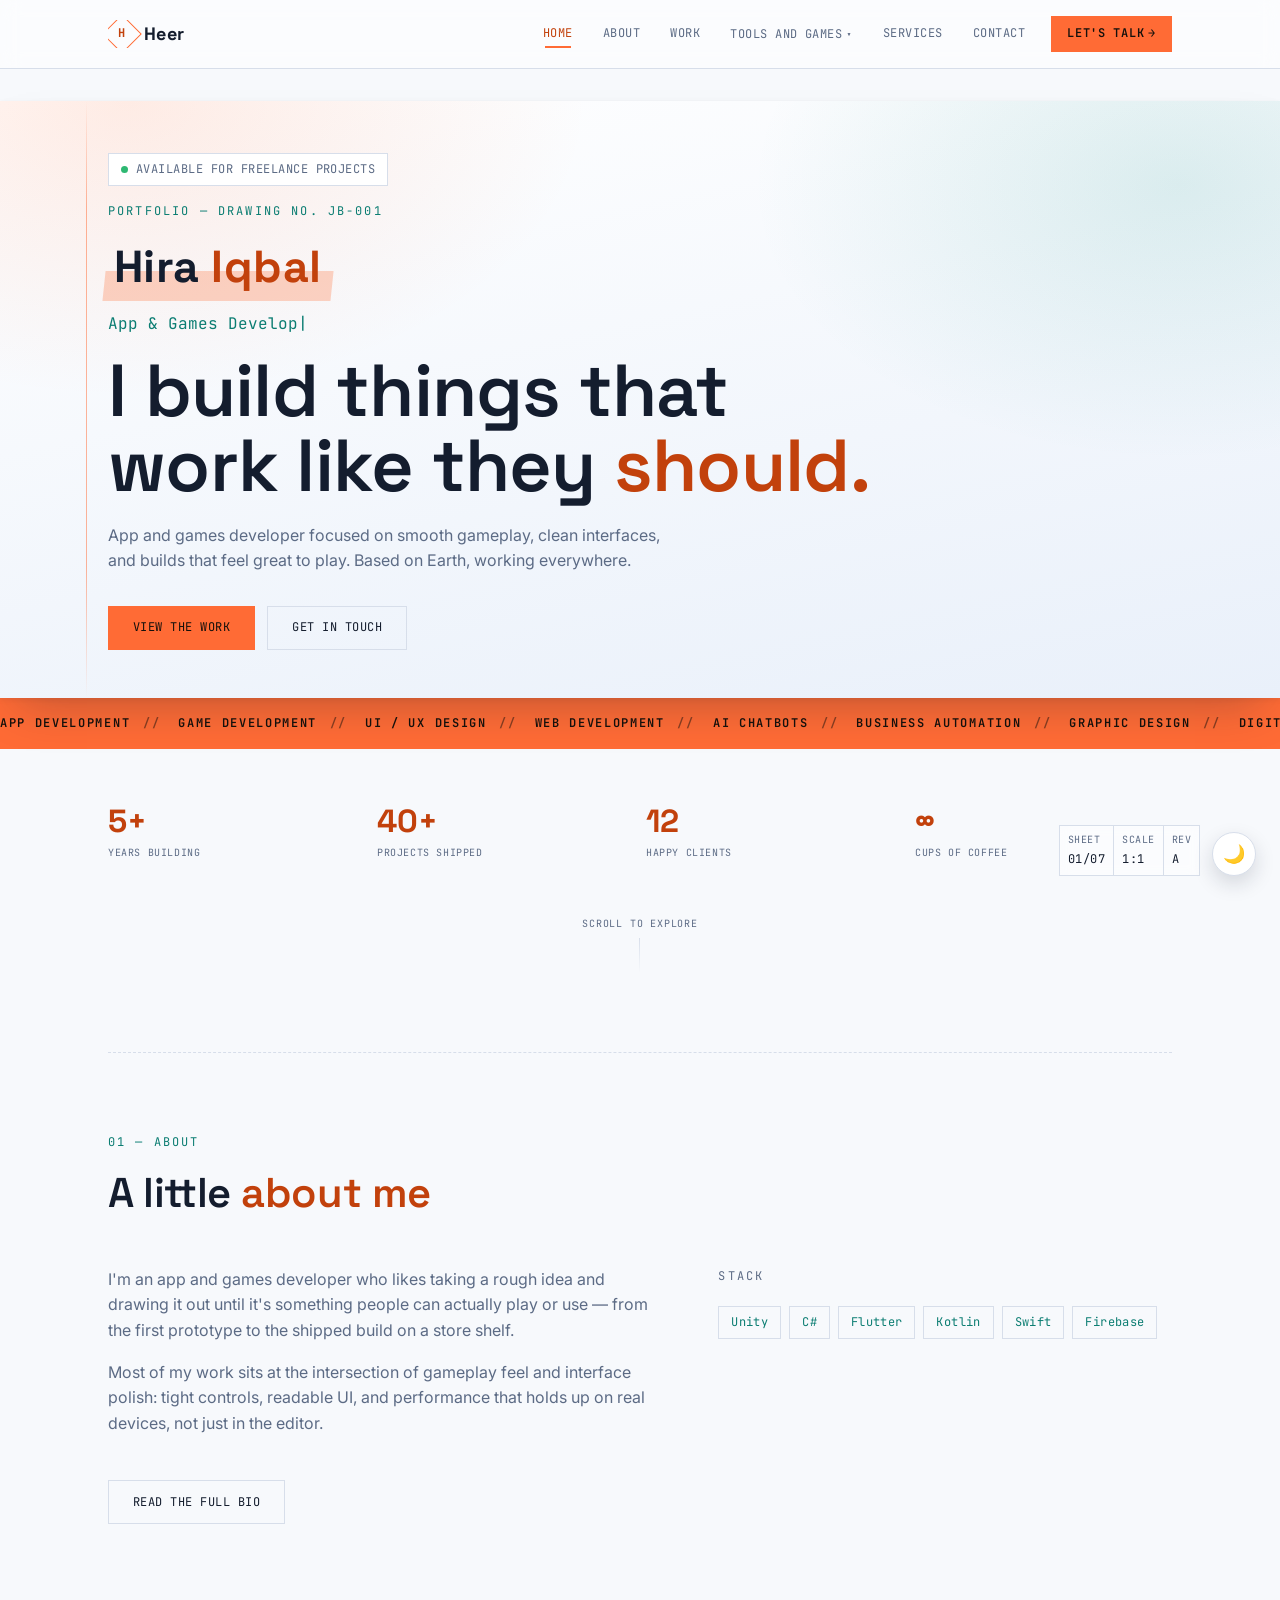
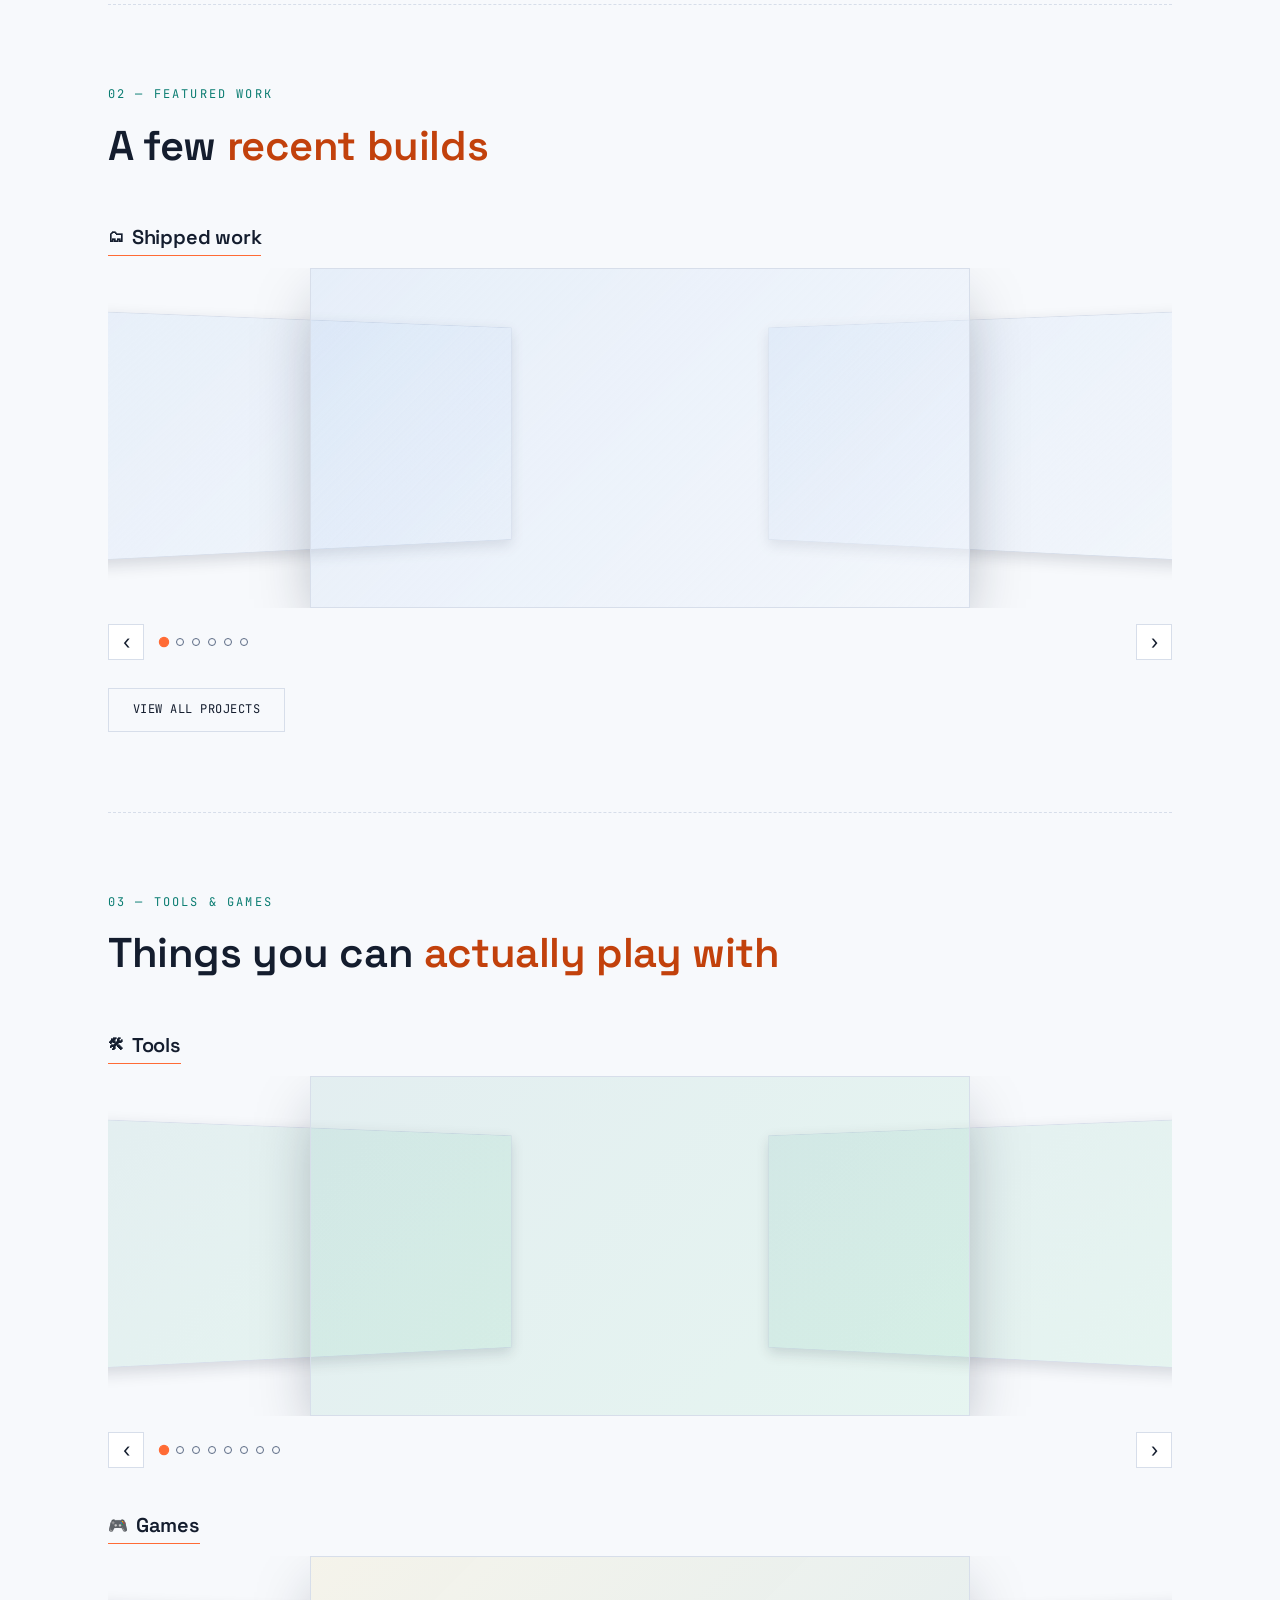
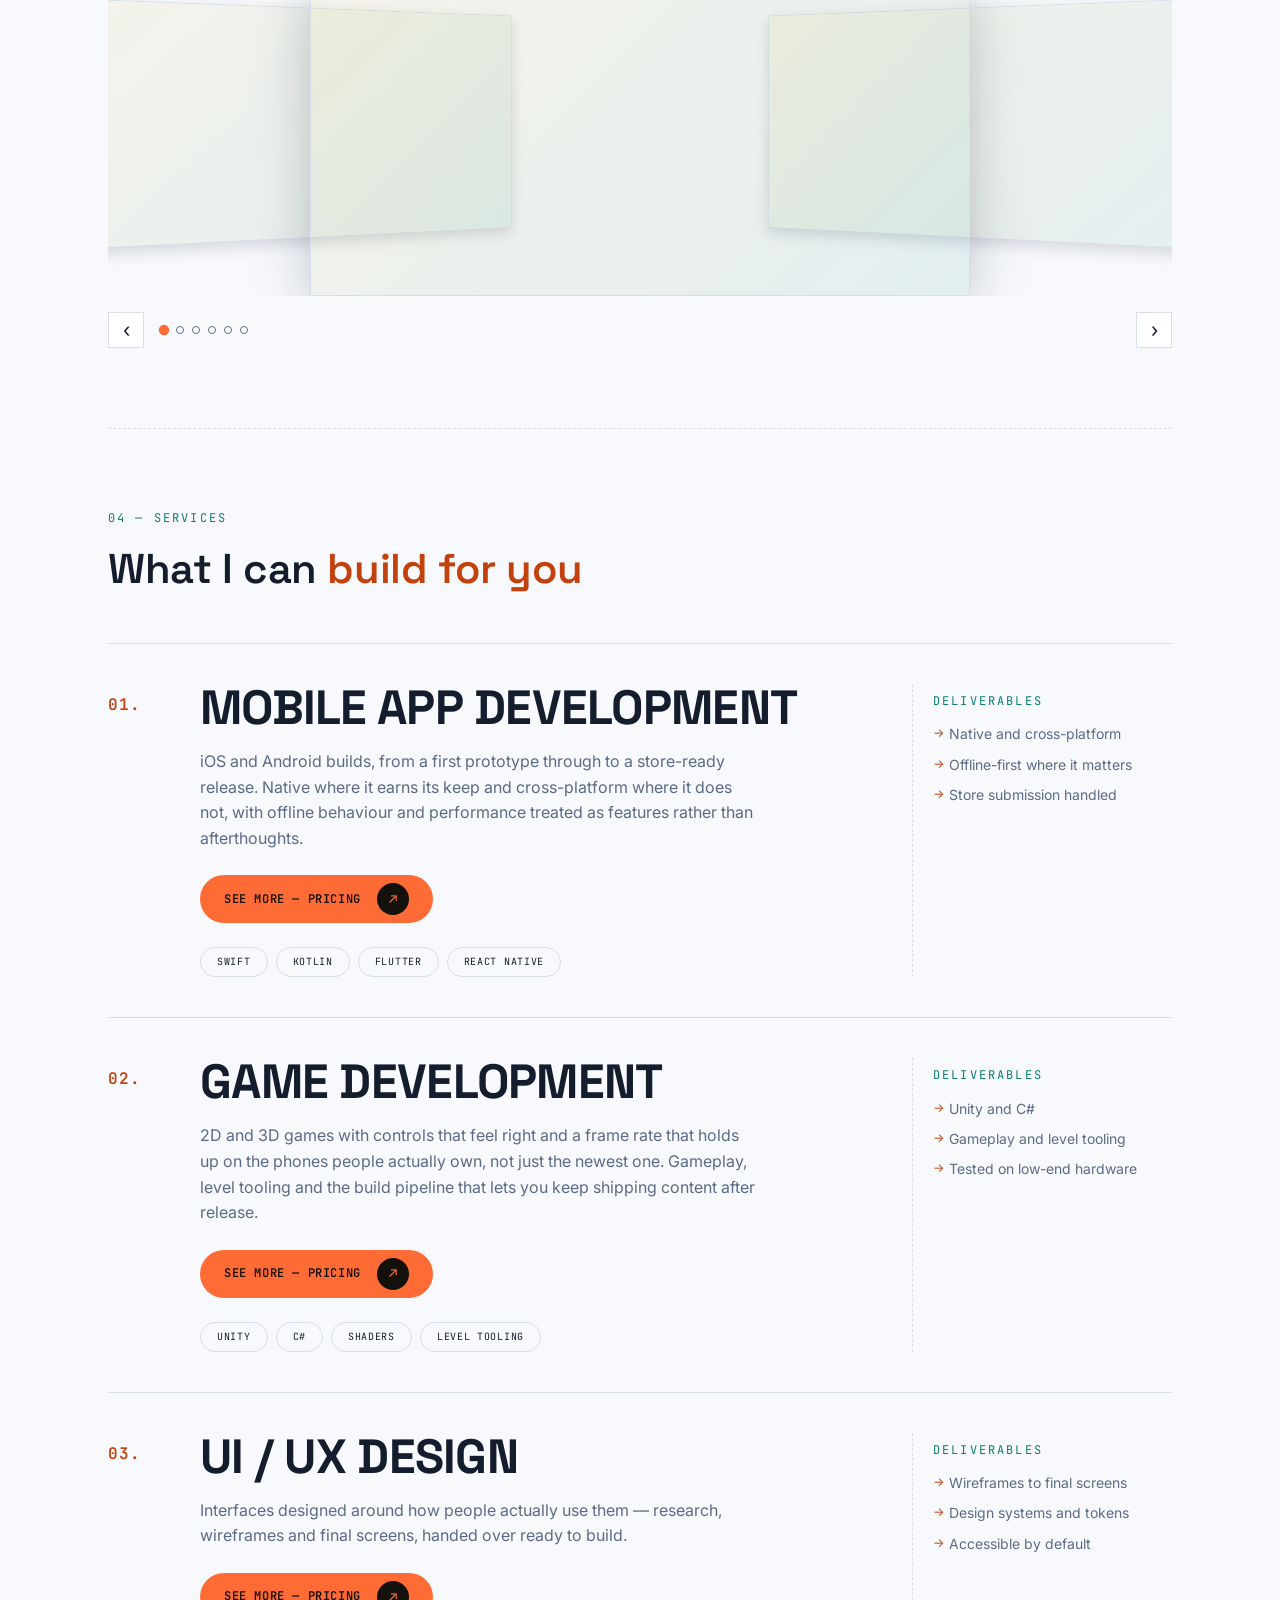
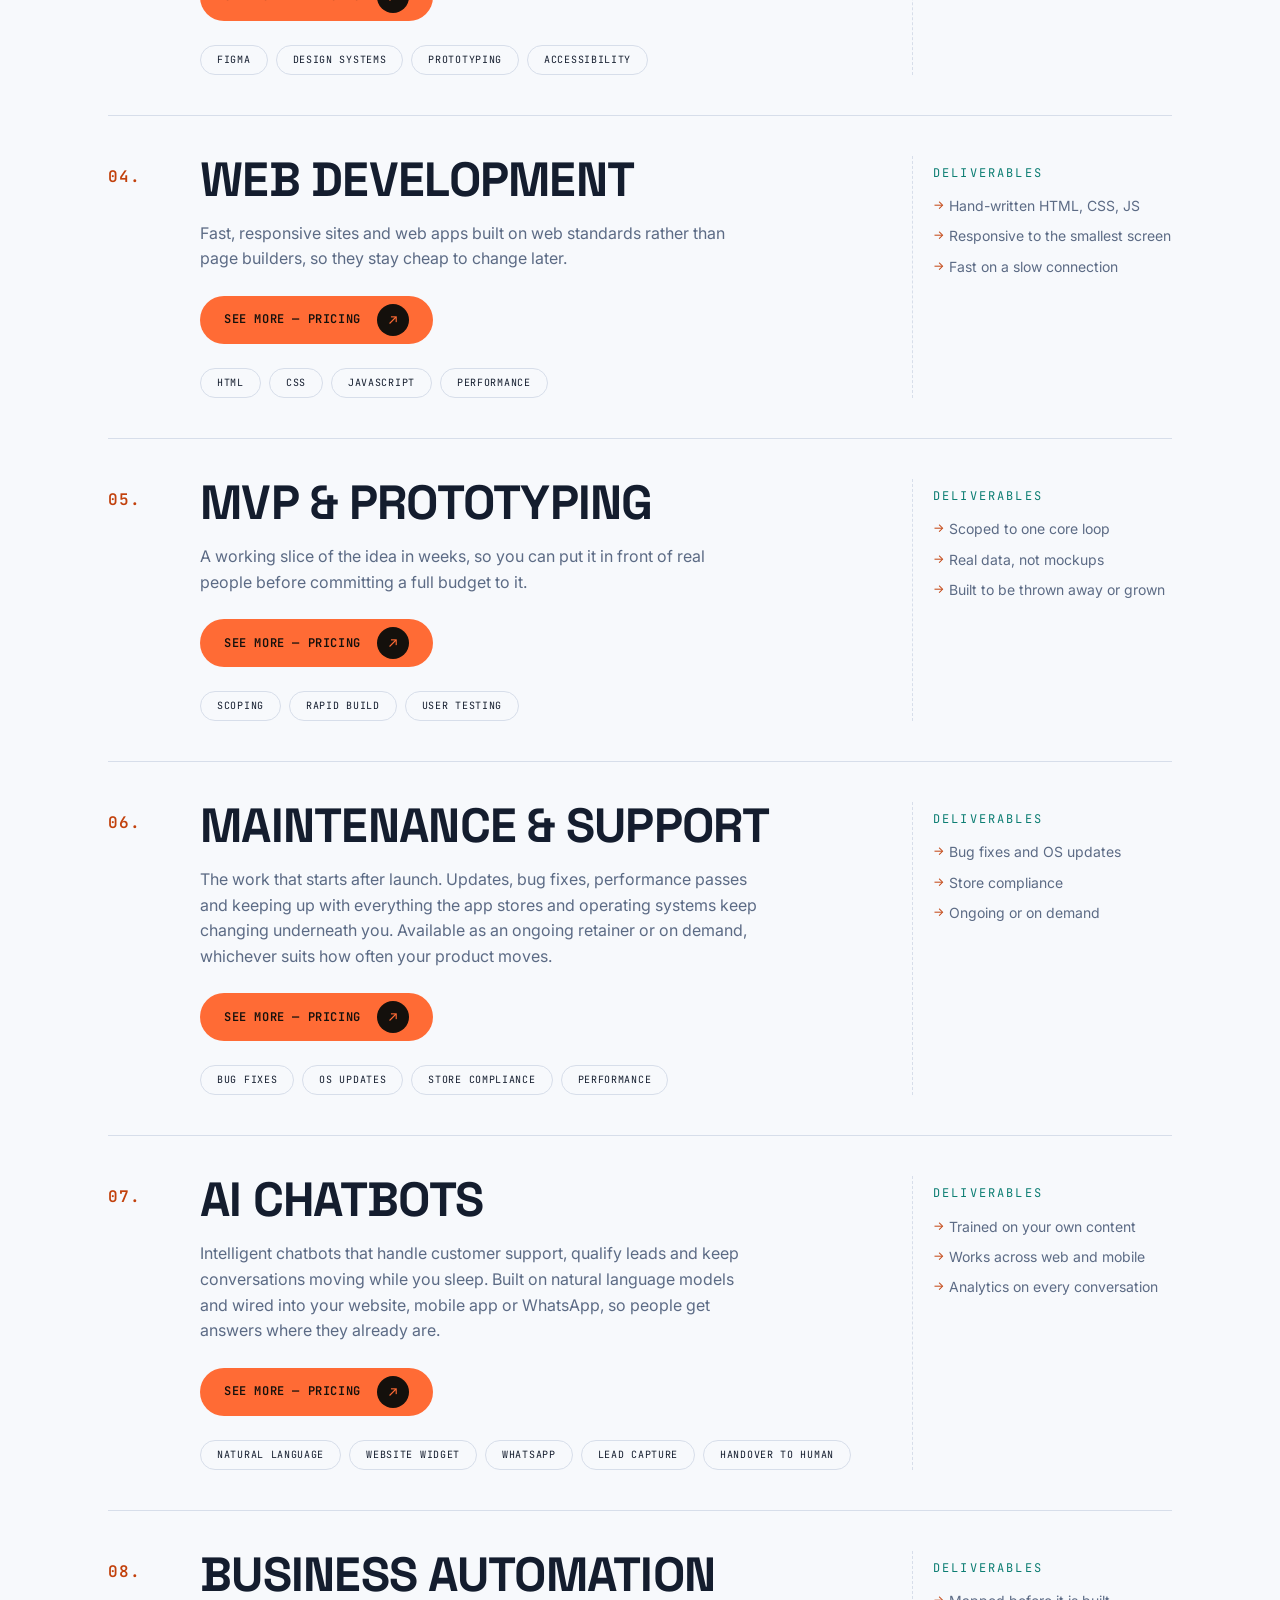
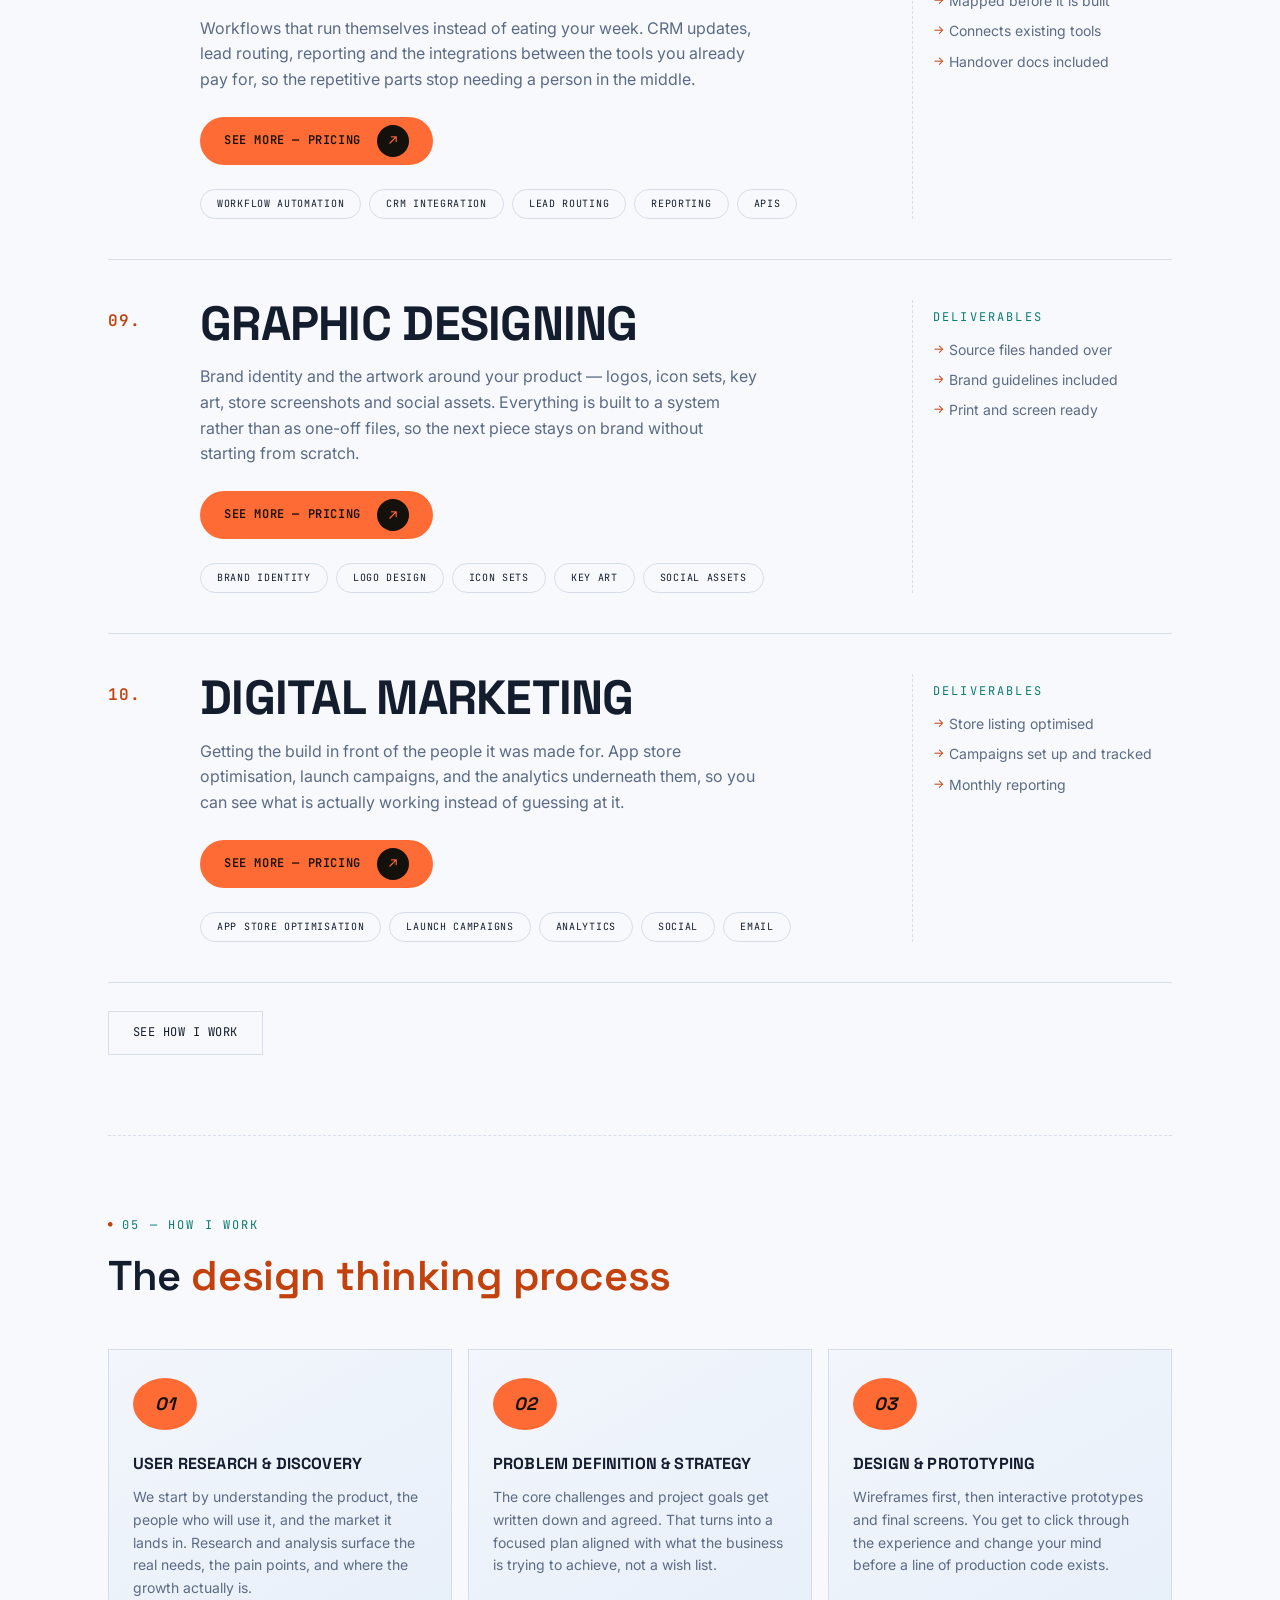
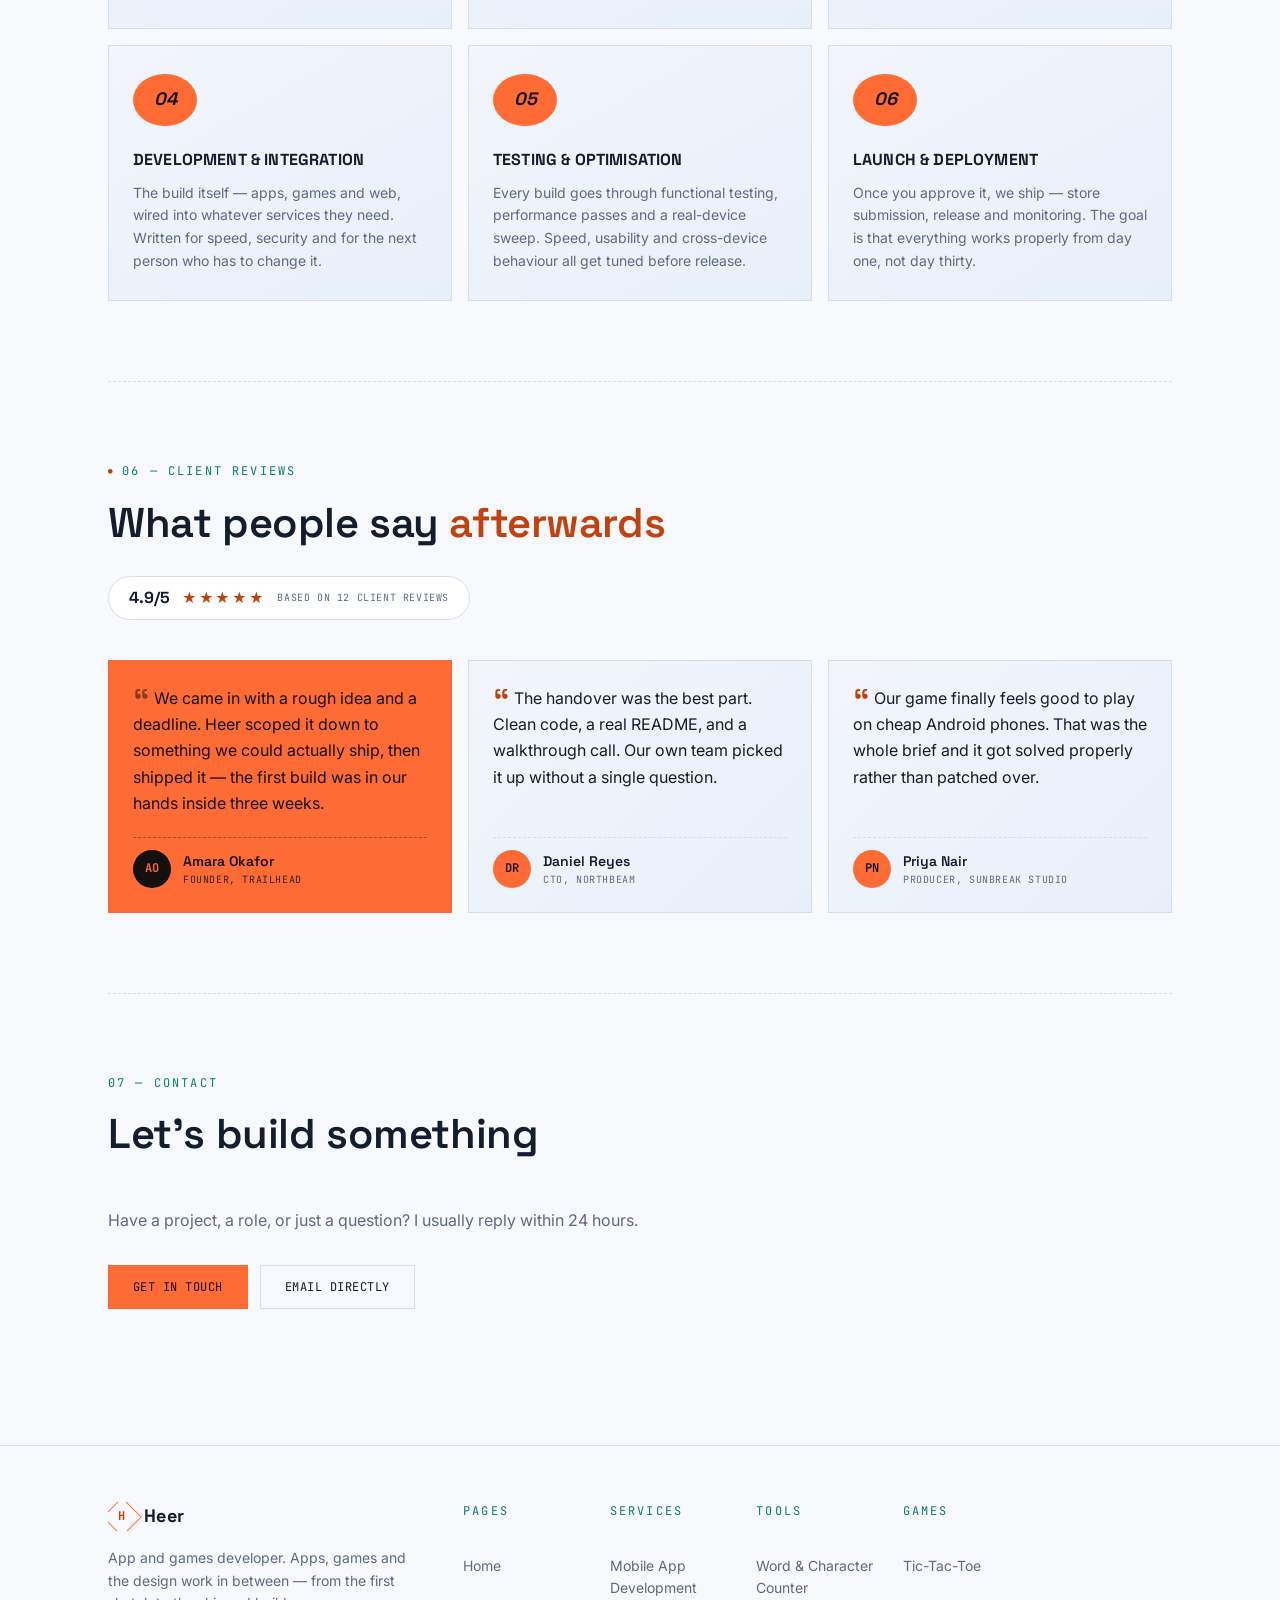
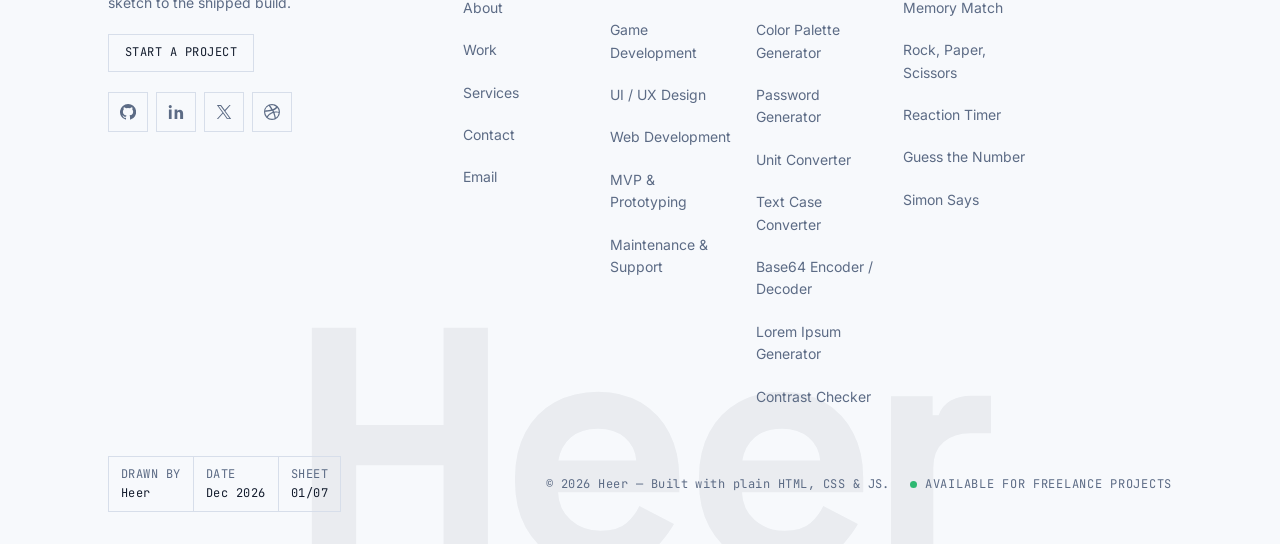
==== commit 89b18ea1: "Coverflow decks, a header that actually sticks, and a folded-up footer Decks The home decks showed o" ====
--- a/index.html
+++ b/index.html
@@ -347,6 +347,7 @@
 </main>
 
 <footer>
+  <span class="footer-mark" aria-hidden="true">Heer</span>
   <div class="wrap footer-top">
     <div class="footer-brand">
       <a href="#home" class="logo" onclick="goTo('home')"><span class="mark"><span>H</span></span> Heer</a>
@@ -361,38 +362,29 @@
     </div>
 
     <nav class="footer-cols" aria-label="Footer">
-      <div class="footer-col">
-        <p class="eyebrow">Pages</p>
+      <details class="footer-col">
+        <summary><span class="eyebrow">Pages</span><span class="footer-chevron" aria-hidden="true">▾</span></summary>
         <ul>
           <li><a href="#home" onclick="goTo('home')">Home</a></li>
           <li><a href="#about" onclick="goTo('about')">About</a></li>
           <li><a href="#work" onclick="goTo('work')">Work</a></li>
           <li><a href="#services" onclick="goTo('services')">Services</a></li>
           <li><a href="#contact" onclick="goTo('contact')">Contact</a></li>
+          <li><a href="mailto:hello@hiraiqbal.dev">Email</a></li>
         </ul>
-      </div>
-      <div class="footer-col">
-        <p class="eyebrow">Services</p>
+      </details>
+      <details class="footer-col">
+        <summary><span class="eyebrow">Services</span><span class="footer-chevron" aria-hidden="true">▾</span></summary>
         <ul id="footerServices"></ul>
-      </div>
-      <div class="footer-col">
-        <p class="eyebrow">Tools</p>
+      </details>
+      <details class="footer-col">
+        <summary><span class="eyebrow">Tools</span><span class="footer-chevron" aria-hidden="true">▾</span></summary>
         <ul id="footerTools"></ul>
-      </div>
-      <div class="footer-col">
-        <p class="eyebrow">Games</p>
+      </details>
+      <details class="footer-col">
+        <summary><span class="eyebrow">Games</span><span class="footer-chevron" aria-hidden="true">▾</span></summary>
         <ul id="footerGames"></ul>
-      </div>
-      <div class="footer-col">
-        <p class="eyebrow">Elsewhere</p>
-        <ul>
-          <li><a href="mailto:hello@hiraiqbal.dev">Email</a></li>
-          <li><a href="https://github.com" target="_blank" rel="noopener">GitHub <span aria-hidden="true">↗</span></a></li>
-          <li><a href="https://linkedin.com" target="_blank" rel="noopener">LinkedIn <span aria-hidden="true">↗</span></a></li>
-          <li><a href="https://twitter.com" target="_blank" rel="noopener">Twitter / X <span aria-hidden="true">↗</span></a></li>
-          <li><a href="https://dribbble.com" target="_blank" rel="noopener">Dribbble <span aria-hidden="true">↗</span></a></li>
-        </ul>
-      </div>
+      </details>
     </nav>
   </div>
 
@@ -407,7 +399,6 @@
       <span class="footer-status"><span class="dot"></span> Available for freelance projects</span>
     </div>
   </div>
-  <div class="footer-mark wrap" aria-hidden="true">Heer</div>
 </footer>
 
 <button class="to-top" id="toTop" hidden onclick="scrollToTop()" aria-label="Back to top">
--- a/styles.css
+++ b/styles.css
@@ -62,7 +62,7 @@
 
   /* Elevation — three depths, nothing in between */
   --shadow-1:0 2px 6px rgba(20,29,46,.08);
-  --shadow-2:var(--shadow-2);
+  --shadow-2:0 8px 20px rgba(20,29,46,.15);
   --shadow-3:0 24px 60px -12px rgba(20,29,46,.35);
 
   /* Control heights — two sizes, nothing in between.
@@ -133,7 +133,16 @@
 *{box-sizing:border-box; margin:0; padding:0;}
 
 html{scroll-behavior:smooth;}
-html, body{ overflow-x:hidden; width:100%; }
+/* overflow-x:hidden forces overflow-y to `auto`, which makes <body> a scroll
+   container — and a sticky header inside a scroll container that is not the
+   one actually scrolling just scrolls away. `clip` trims the same overflow
+   without creating a scrollport, so the header sticks. The `hidden` line is
+   the fallback for browsers without `clip`. */
+html, body{ width:100%; }
+html, body{ overflow-x:hidden; }
+@supports (overflow-x: clip){
+  html, body{ overflow-x:clip; }
+}
 
 body{
   background:var(--bg);
@@ -800,17 +809,23 @@
 }
 
 /* ---------- Footer wordmark ---------- */
+/* The wordmark sits behind the footer rather than under it: anchored to the
+   bottom, clipped by the footer, and out of the flow entirely. */
 .footer-mark{
+  position:absolute;
+  left:0; right:0; bottom:-.12em;
+  z-index:0;
   font-family:var(--display);
   font-weight:700;
   font-size:clamp(4.5rem, 27vw, 21rem);
   line-height:.82;
   letter-spacing:-.03em;
+  text-align:center;
   color:var(--text);
-  opacity:.07;
-  margin-top:var(--space-7);
+  opacity:.055;
   user-select:none;
-  overflow:hidden;
+  pointer-events:none;
+  white-space:nowrap;
 }
 
 @media (max-width:900px){
@@ -1224,11 +1239,6 @@
 }
 .social-list a:hover{ color:var(--accent-text); }
 
-footer{
-  border-top:1px solid var(--line);
-  padding:var(--space-8) 0;
-  margin-top:var(--space-10);
-}
 .footer-row{
   display:flex; justify-content:space-between; align-items:center; flex-wrap:wrap; gap:var(--space-3);
   font-family:var(--mono); font-size:var(--fs-xs); color:var(--muted); letter-spacing:.04em;
@@ -1328,7 +1338,15 @@
 }
 
 /* ---------- Footer ---------- */
-footer{ border-top:1px solid var(--line); margin-top:var(--space-10); padding-top:var(--space-14); }
+footer{
+  position:relative;
+  overflow:hidden;             /* clips the wordmark behind it */
+  border-top:1px solid var(--line);
+  margin-top:var(--space-10);
+  padding:var(--space-14) 0 var(--space-8);
+}
+/* everything real sits above the wordmark */
+footer > .wrap{ position:relative; z-index:1; }
 .footer-top{
   display:grid;
   grid-template-columns:minmax(240px, 1.3fr) 3fr;
@@ -1739,12 +1757,18 @@
 }
 
 /* ---------- Card deck ----------
-   One card on screen at a time; the next one replaces it with a 3D swap.
-   The stage carries the perspective, so cards rotate through real depth
-   rather than looking like a flat slide. */
+   A coverflow: the centre card at full size, and one to each side turned away,
+   pushed back in Z and overlapped by the centre one, so only about half of
+   each shows and they read as sitting behind it. The stage carries the
+   perspective, so the depth is real rather than a flat scale. */
 :root{
-  --deck-swap:.7s;      /* keep in step with DECK_SWAP in js/deck.js */
-  --deck-depth:900px;
+  --deck-swap:.62s;
+  --deck-depth:1100px;
+  --deck-card-w:62%;     /* of the stage */
+  --deck-side-x:64%;     /* how far a side card slides, in its own width */
+  --deck-side-z:-260px;
+  --deck-side-turn:26deg;
+  --deck-side-scale:.84;
 }
 
 .deck{ margin-top:var(--space-7); }
@@ -1754,18 +1778,19 @@
   position:relative;
   perspective:var(--deck-depth);
   perspective-origin:50% 45%;
-  min-height:320px;
-  /* the cards are absolute, so the stage needs its own height */
-  display:grid;
+  min-height:340px;
   touch-action:pan-y;      /* vertical scroll still belongs to the page */
-  /* mid-swap a card sits 60% outside the stage; without this it spills across
-     the page and only the body's overflow-x:hidden saves it */
+  /* the side cards run past the column edges by design; clipping keeps that
+     off the page rather than leaving it to the body */
   overflow:hidden;
 }
 
 .deck-card{
   position:absolute;
-  inset:0;
+  top:0; bottom:0;
+  left:50%;
+  width:var(--deck-card-w);
+  margin-left:calc(var(--deck-card-w) / -2);
   display:flex;
   flex-direction:column;
   align-items:flex-start;
@@ -1777,38 +1802,54 @@
   color:inherit;
   cursor:pointer;
   transform-style:preserve-3d;
-  backface-visibility:hidden;
-  will-change:transform, opacity;
   transition:transform var(--deck-swap) var(--ease),
              opacity var(--deck-swap) var(--ease),
-             border-color var(--dur-fast) var(--ease),
-             box-shadow var(--dur-mid) var(--ease);
+             box-shadow var(--deck-swap) var(--ease),
+             border-color var(--dur-fast) var(--ease);
+  will-change:transform;
 }
 .deck:nth-of-type(2n) .deck-card{ background:linear-gradient(135deg, var(--sky-soft), var(--surface-2)); }
 .deck:nth-of-type(3n) .deck-card{ background:linear-gradient(135deg, var(--gold-soft), var(--cyan-soft)); }
 
-/* Resting card. --drag is set live while a finger is on it. */
+/* Centre: square on, in front, carrying the drag while a finger is down. */
 .deck-card.is-current{
-  transform:translate3d(var(--drag, 0px), 0, 0) rotateY(calc(var(--drag, 0px) * 0.04)) scale(1);
+  transform:translate3d(var(--drag, 0px), 0, 0) rotateY(calc(var(--drag, 0px) * 0.02)) scale(1);
   opacity:1;
+  z-index:3;
+  box-shadow:var(--shadow-3);
+}
+/* Sides: turned toward the middle, set back, and overlapped by the centre card
+   so roughly half of each is showing. */
+.deck-card.is-prev,
+.deck-card.is-next{
   z-index:2;
+  opacity:1;
   box-shadow:var(--shadow-2);
 }
-/* Waiting off to one side, turned away from the viewer and pushed back. */
-.deck-card.is-entering.from-right{ transform:translate3d(60%, 0, -320px) rotateY(-38deg) scale(.9); opacity:0; }
-.deck-card.is-entering.from-left { transform:translate3d(-60%, 0, -320px) rotateY(38deg) scale(.9); opacity:0; }
-/* Leaving: rotates away and drops behind the incoming card. */
-.deck-card.is-leaving{ z-index:1; pointer-events:none; }
-.deck-card.is-leaving.to-left { transform:translate3d(-55%, 0, -260px) rotateY(30deg) scale(.88); opacity:0; }
-.deck-card.is-leaving.to-right{ transform:translate3d(55%, 0, -260px) rotateY(-30deg) scale(.88); opacity:0; }
+.deck-card.is-prev{
+  transform:translate3d(calc(var(--deck-side-x) * -1 + var(--drag, 0px) * .3), 0, var(--deck-side-z))
+            rotateY(var(--deck-side-turn)) scale(var(--deck-side-scale));
+}
+.deck-card.is-next{
+  transform:translate3d(calc(var(--deck-side-x) + var(--drag, 0px) * .3), 0, var(--deck-side-z))
+            rotateY(calc(var(--deck-side-turn) * -1)) scale(var(--deck-side-scale));
+}
+/* Everything else waits further out, invisible and out of the tab order. */
+.deck-card.is-hidden{
+  transform:translate3d(0, 0, -520px) scale(.7);
+  opacity:0;
+  z-index:1;
+  visibility:hidden;
+  pointer-events:none;
+}
 
 /* Only where a real pointer hovers: after a tap, :hover sticks on touch and
    would leave the card looking permanently pressed. */
 @media (hover: hover) and (pointer: fine){
-  .deck-card:hover{ border-color:var(--accent); }
-  .deck-card:hover .deck-cue{ background:var(--accent); color:#14100c; border-color:var(--accent); }
-}
-.deck-card:active{ transform:translate3d(0,0,0) scale(.99); }
+  .deck-card.is-current:hover{ border-color:var(--accent); }
+  .deck-card.is-current:hover .deck-cue{ background:var(--accent); color:#14100c; border-color:var(--accent); }
+  .deck-card.is-prev:hover, .deck-card.is-next:hover{ border-color:var(--accent); }
+}
 
 .deck-meta{
   font-family:var(--mono);
@@ -1854,6 +1895,9 @@
   color:var(--accent-text);
   transition:background-color var(--dur-fast) var(--ease), color var(--dur-fast) var(--ease);
 }
+/* A side card is a step, not a destination — its call to action would lie. */
+.deck-card.is-prev .deck-cue,
+.deck-card.is-next .deck-cue{ visibility:hidden; }
 
 /* ---------- Deck controls ---------- */
 .deck-bar{
@@ -1893,18 +1937,55 @@
   transform:scale(1.3);
 }
 
+@media (max-width:900px){
+  :root{ --deck-card-w:74%; --deck-side-x:58%; --deck-side-z:-220px; }
+}
 @media (max-width:640px){
-  .deck-stage{ min-height:360px; }
+  /* three cards will not read on a phone: the centre one fills the stage and
+     the sides only peek in at the edges */
+  :root{ --deck-card-w:86%; --deck-side-x:62%; --deck-side-z:-200px; --deck-side-scale:.8; }
+  .deck-stage{ min-height:380px; }
   .deck-card{ padding:var(--space-6) var(--space-5); }
   .deck-title{ font-size:var(--fs-lg); }
 }
 
-/* Depth is the effect; without it, cross-fade in place. */
+/* Depth is the effect; without it the sides go away and the centre just fades. */
 @media (prefers-reduced-motion: reduce){
   .deck-card{ transition:opacity var(--dur-mid) linear; }
   .deck-card.is-current{ transform:none; }
-  .deck-card.is-entering.from-right,
-  .deck-card.is-entering.from-left{ transform:none; opacity:0; }
-  .deck-card.is-leaving.to-left,
-  .deck-card.is-leaving.to-right{ transform:none; opacity:0; }
-}
+  .deck-card.is-prev, .deck-card.is-next{ transform:none; opacity:0; visibility:hidden; }
+  .deck-card.is-hidden{ transform:none; }
+}
+
+/* ---------- Footer dropdowns ----------
+   <details> gives the open/close behaviour, keyboard support and the right
+   announcement for free; the CSS only has to dress it. On a wide screen every
+   column is open and the summary reads as a plain heading. */
+.footer-col > summary{
+  display:flex; align-items:center; justify-content:space-between;
+  gap:var(--space-3);
+  padding:var(--space-3) 0;
+  cursor:pointer;
+  list-style:none;
+  border-bottom:1px solid transparent;
+  transition:border-color var(--dur-fast) var(--ease);
+}
+.footer-col > summary::-webkit-details-marker{ display:none; }
+.footer-col > summary:hover .eyebrow{ color:var(--accent-text); }
+.footer-chevron{
+  color:var(--muted);
+  font-size:var(--fs-2xs);
+  transition:transform var(--dur-mid) var(--ease);
+}
+.footer-col[open] > summary .footer-chevron{ transform:rotate(180deg); }
+
+@media (min-width:901px){
+  /* open, and the toggle affordance is noise at this width */
+  .footer-col > summary{ padding-top:0; cursor:default; pointer-events:none; }
+  .footer-chevron{ display:none; }
+}
+@media (max-width:900px){
+  .footer-col{ border-bottom:1px solid var(--line); }
+  .footer-col > summary{ padding:var(--space-4) 0; }
+  .footer-col > ul{ padding-bottom:var(--space-3); }
+}
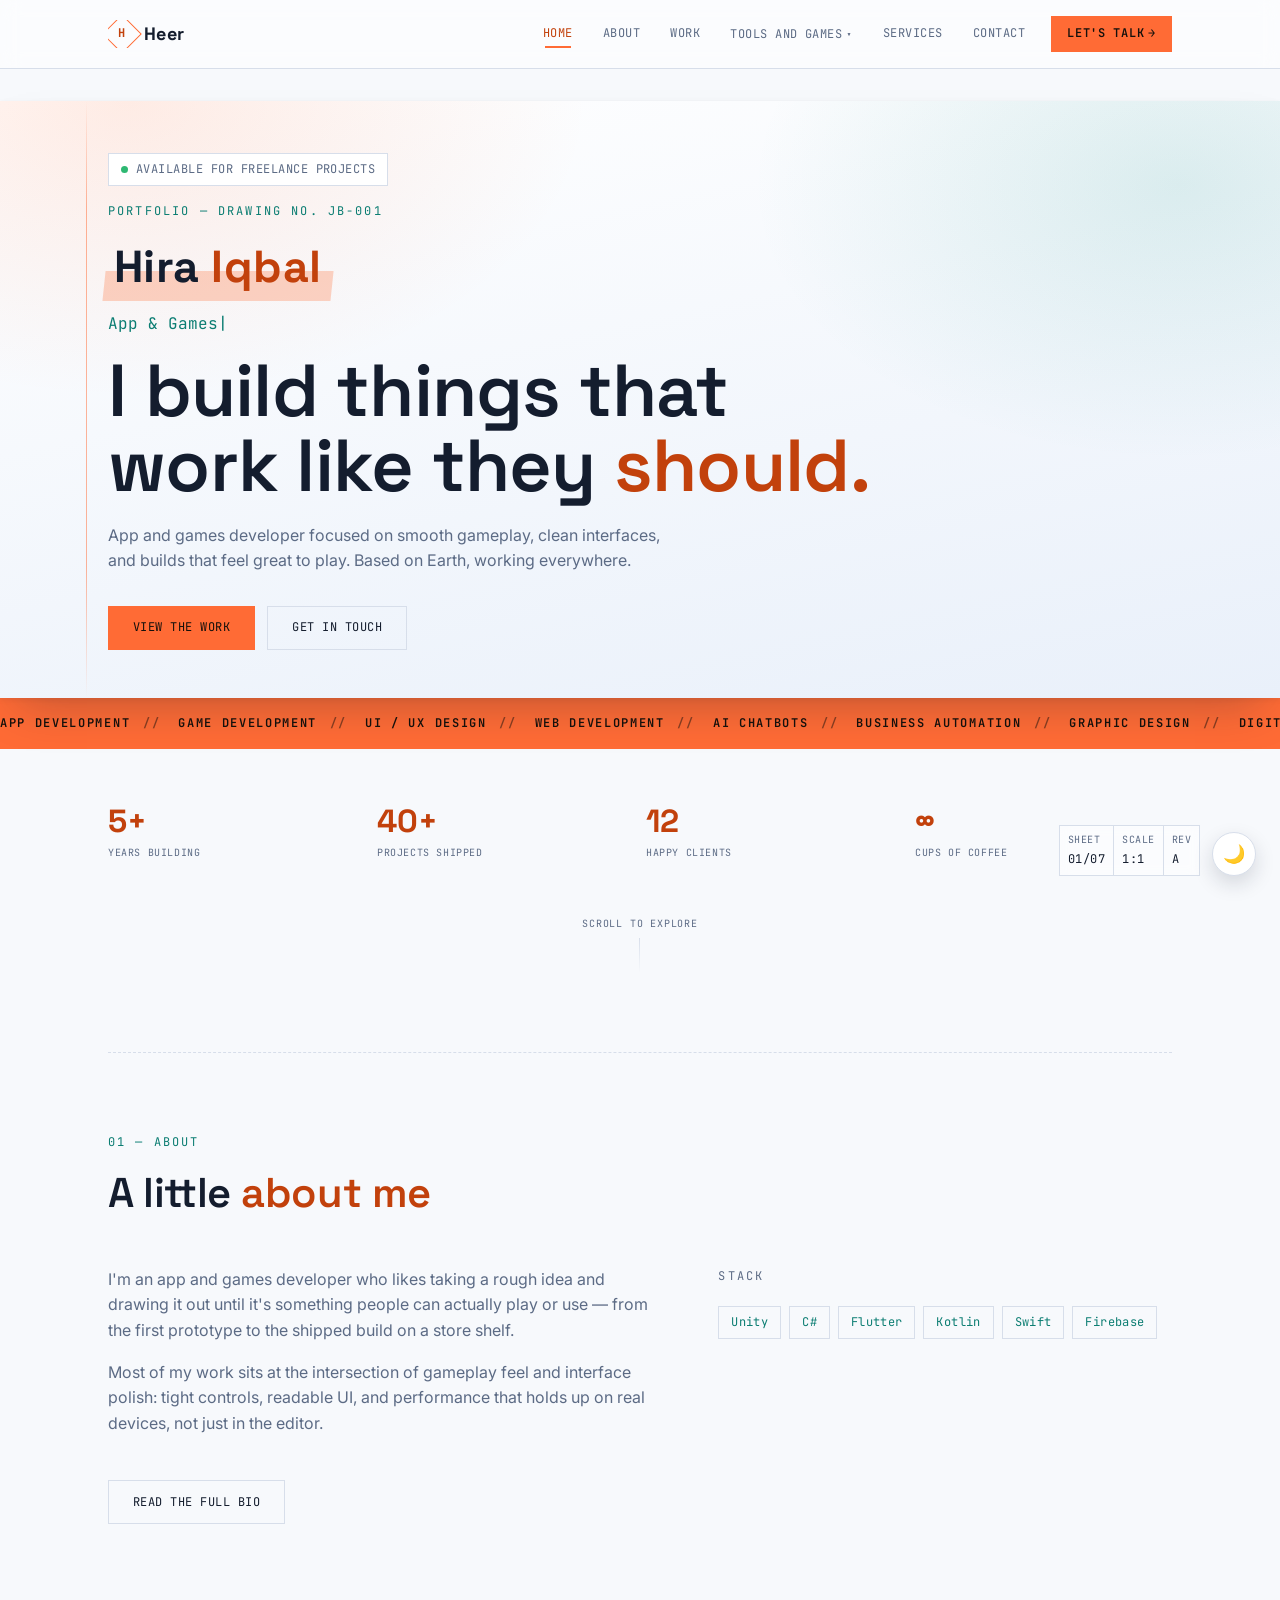
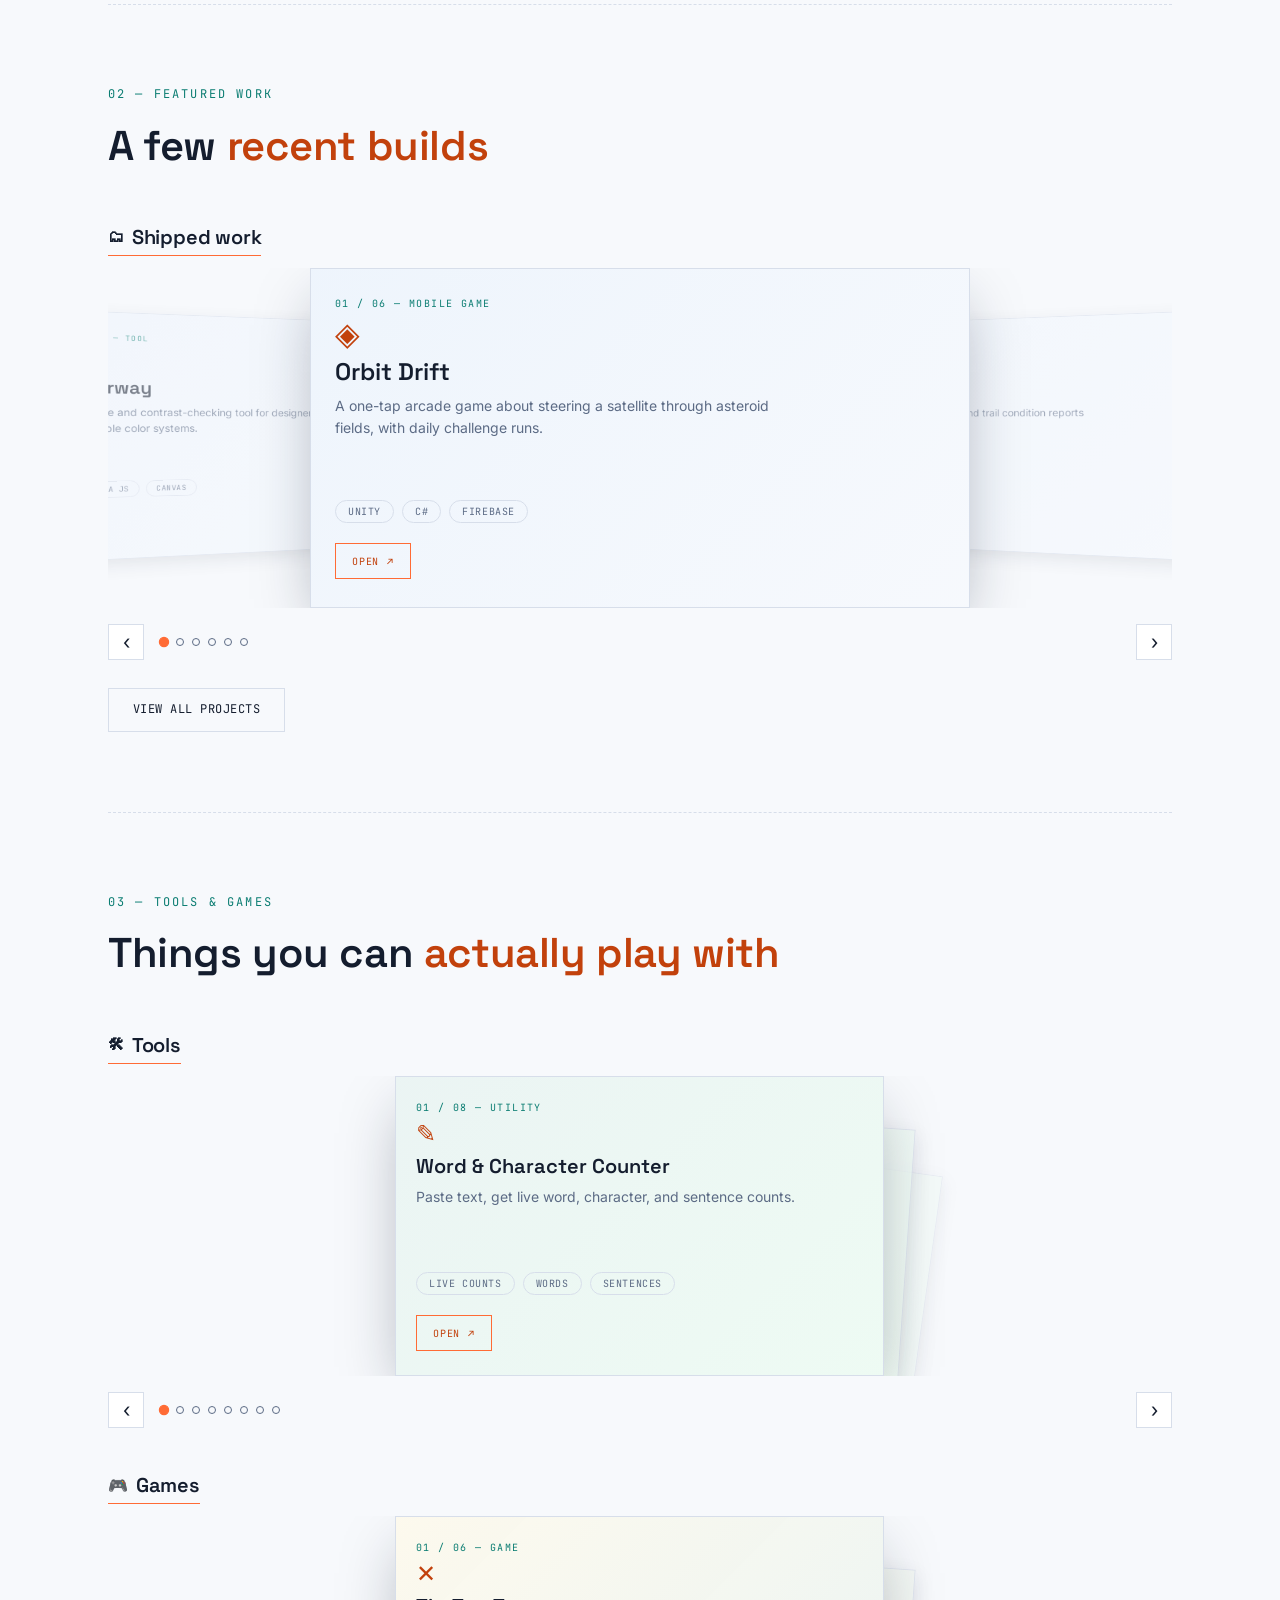
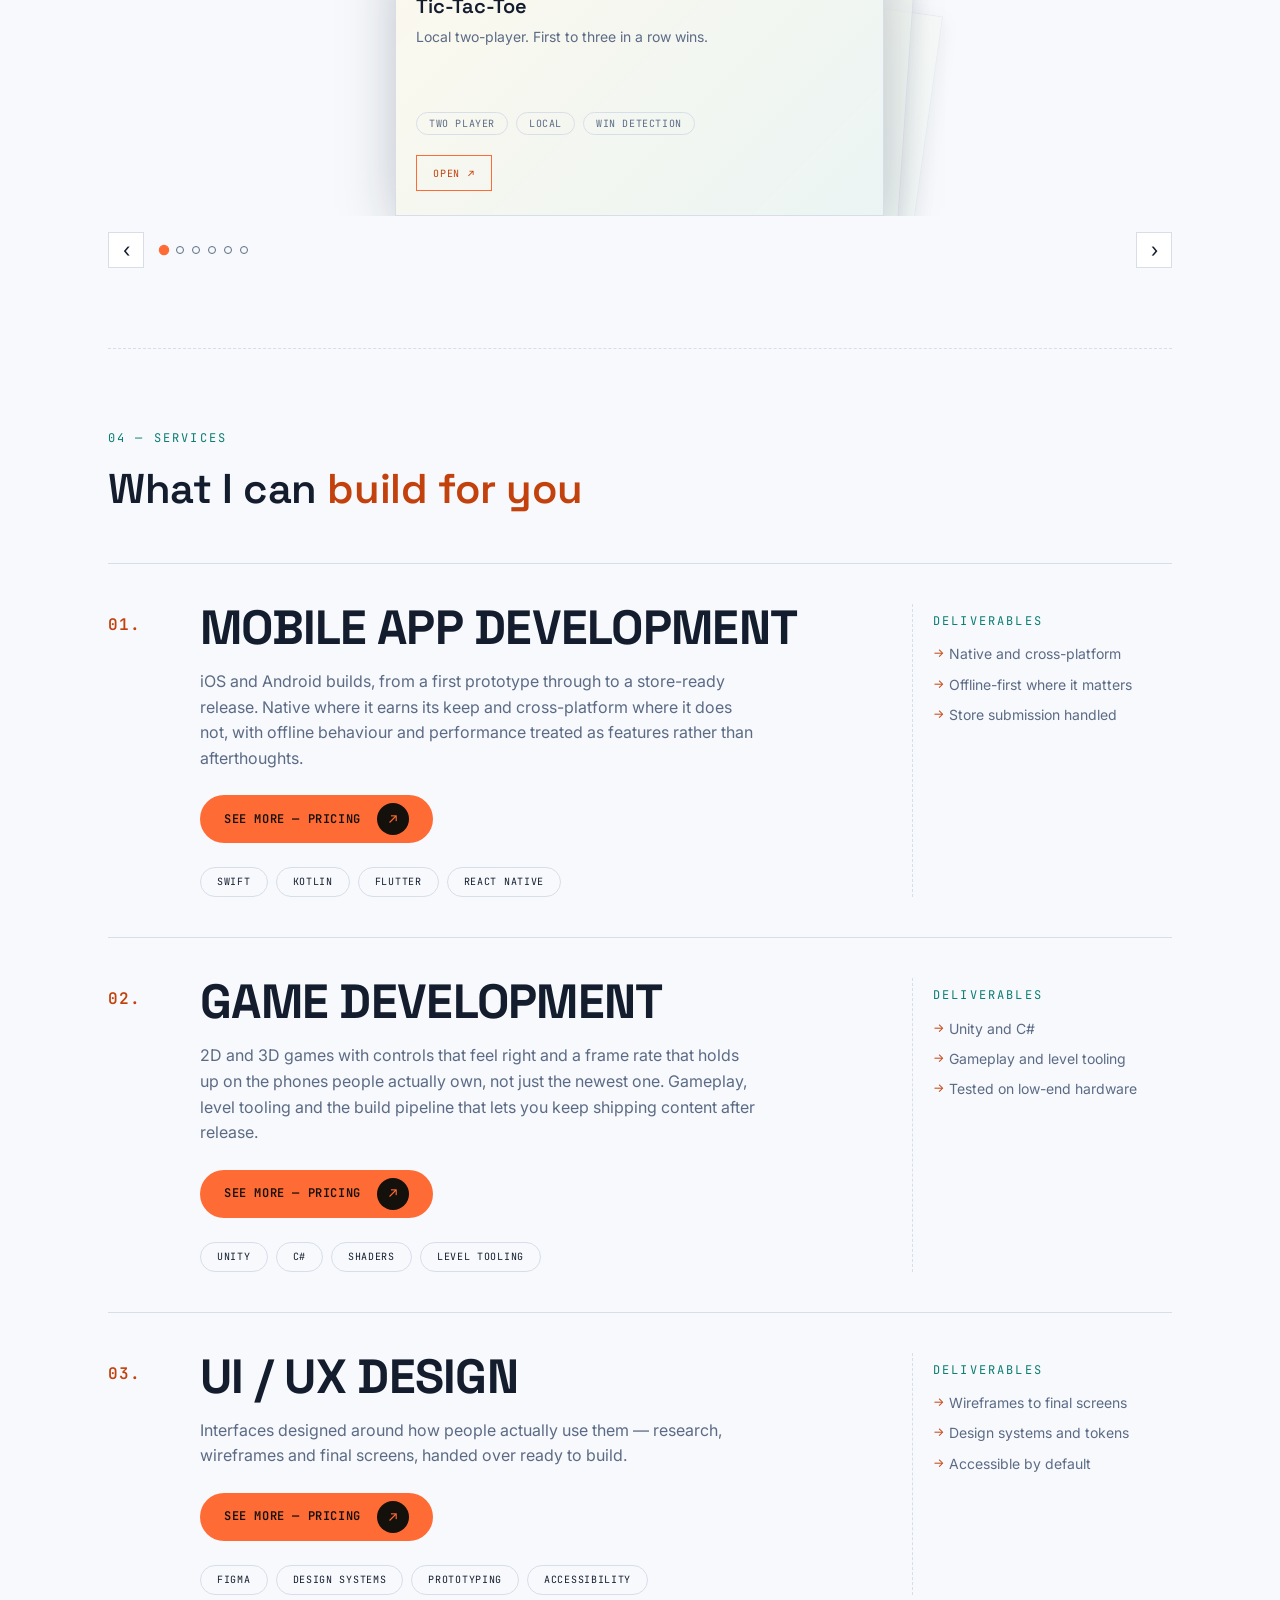
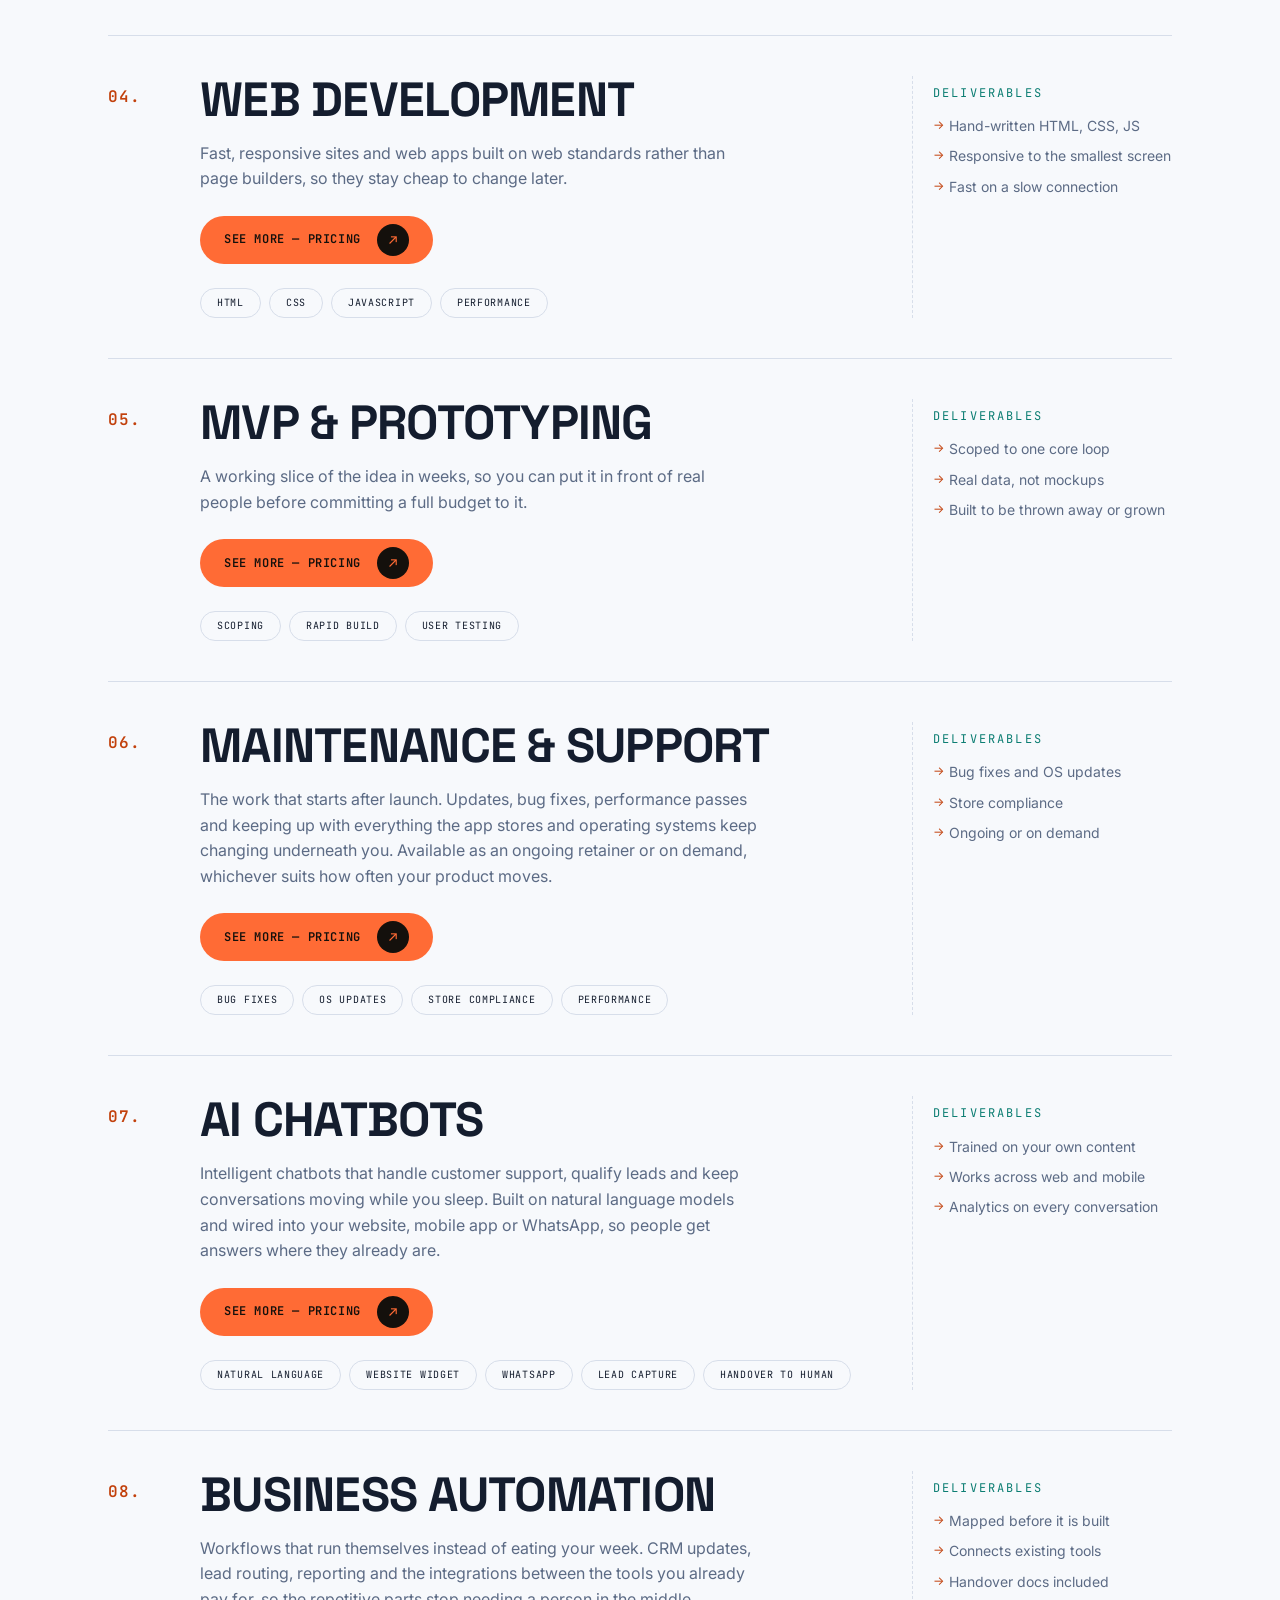
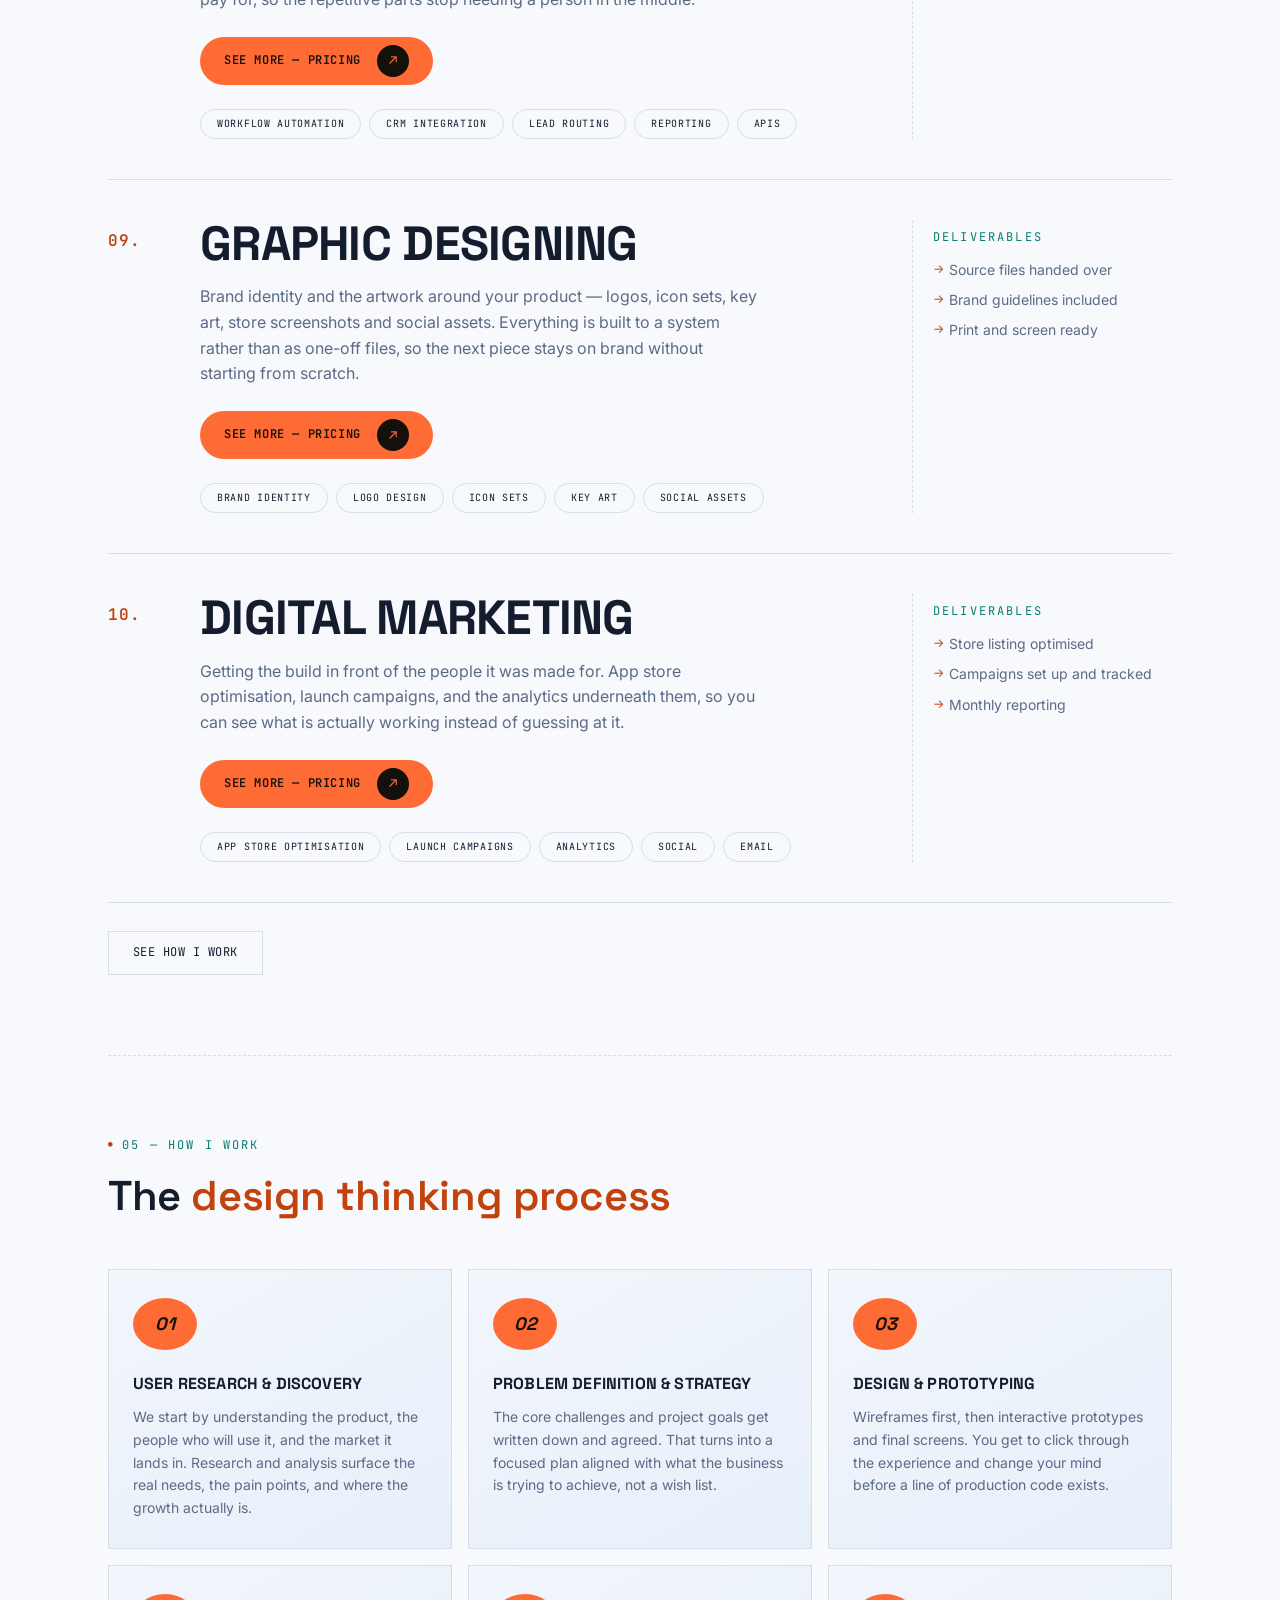
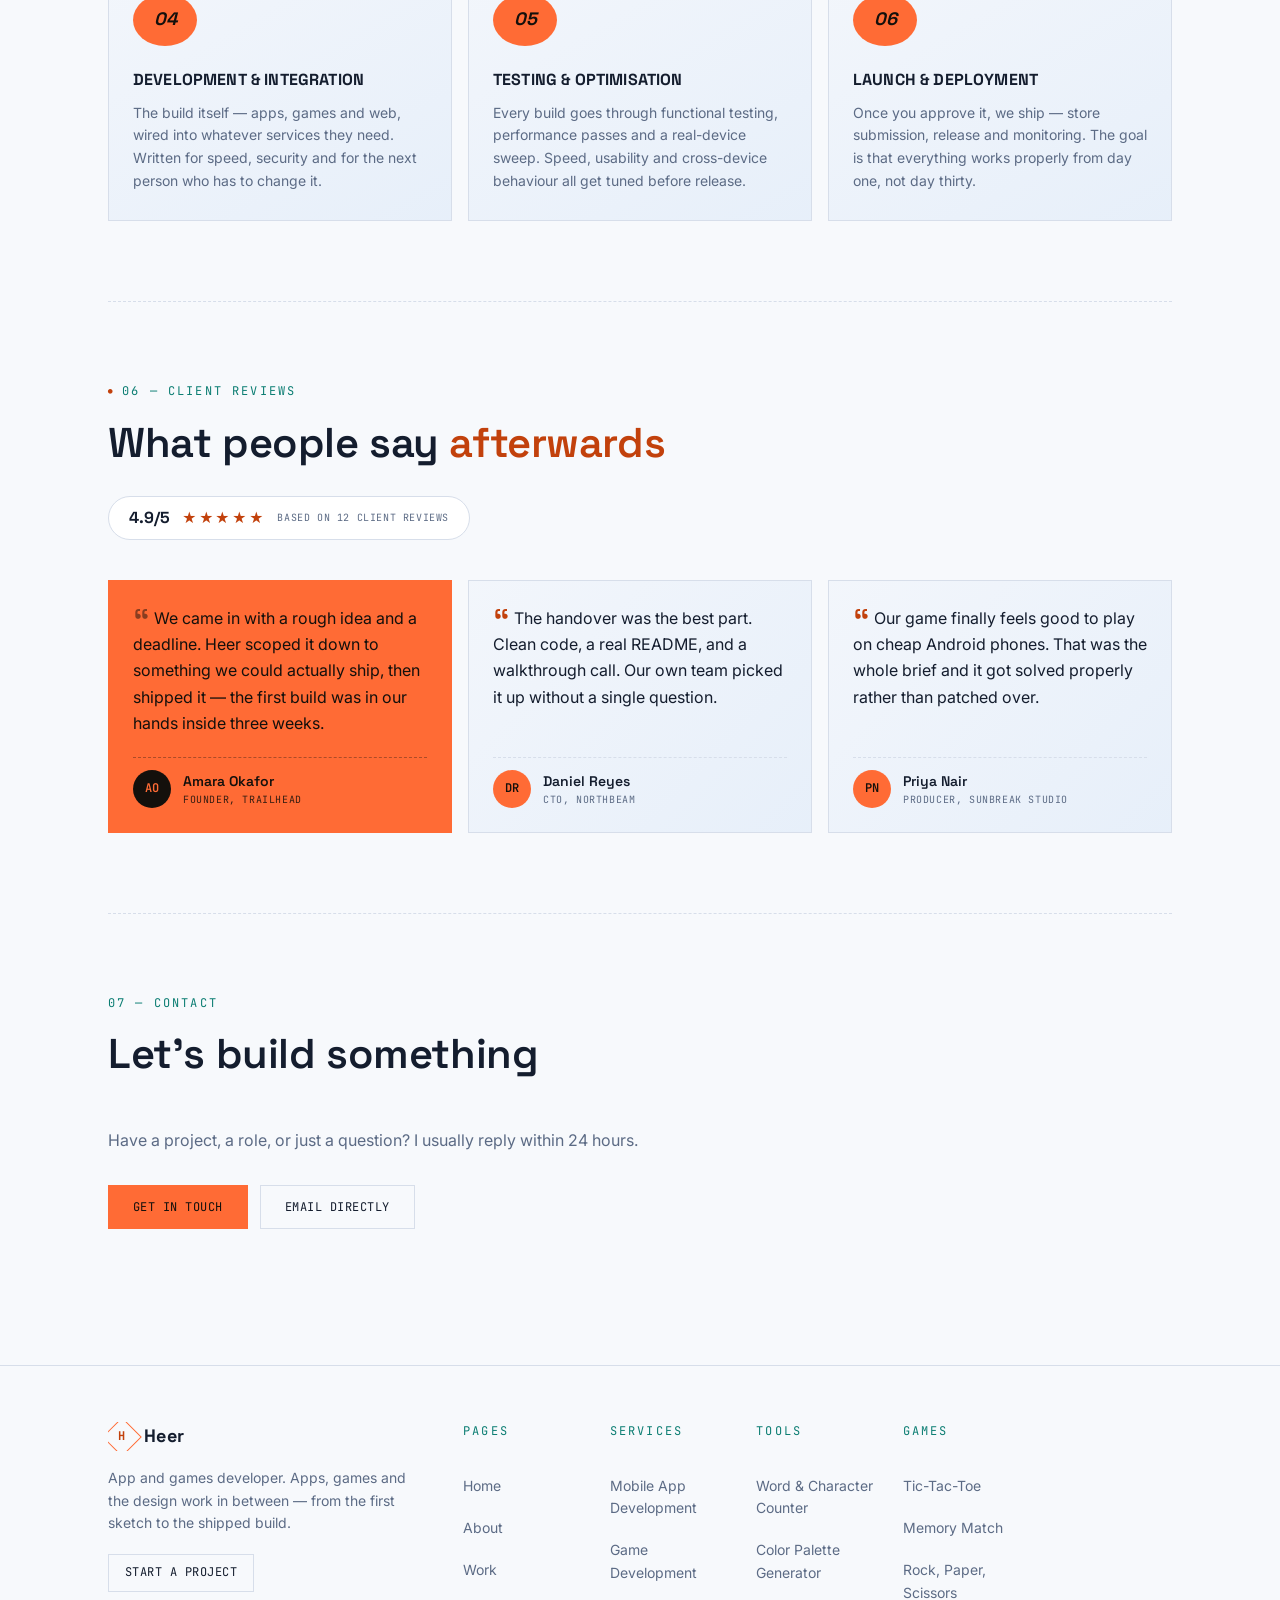
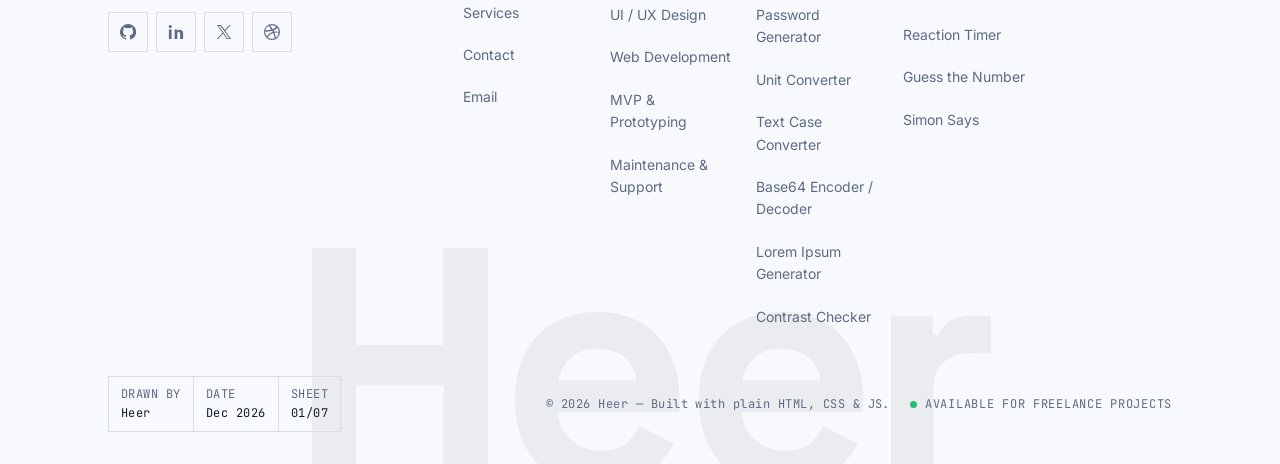
==== commit e596926b: "Two deck styles: a faded coverflow, and a smaller fanned stack One component, two movements, chosen " ====
--- a/index.html
+++ b/index.html
@@ -129,7 +129,7 @@
       <p class="eyebrow">02 — Featured Work</p>
       <h2>A few <span class="outline">recent builds</span></h2>
     </div>
-    <div class="deck" id="deckProjects" data-deck="projects" aria-roledescription="carousel" aria-label="Recent builds">
+    <div class="deck" id="deckProjects" data-deck="projects" data-style="coverflow" aria-roledescription="carousel" aria-label="Recent builds">
       <h3 class="reel-title"><a href="#work" onclick="goTo('work')"><span class="icon" aria-hidden="true">🗂</span> Shipped work</a></h3>
       <div class="deck-stage"></div>
       <div class="deck-bar">
@@ -149,7 +149,7 @@
       <p class="eyebrow">03 — Tools &amp; Games</p>
       <h2>Things you can <span class="outline">actually play with</span></h2>
     </div>
-    <div class="deck" id="deckTools" data-deck="tools" aria-roledescription="carousel" aria-label="Tools">
+    <div class="deck" id="deckTools" data-deck="tools" data-style="stack" aria-roledescription="carousel" aria-label="Tools">
       <h3 class="reel-title"><a href="#tools" onclick="goTo('tools')"><span class="icon" aria-hidden="true">🛠</span> Tools</a></h3>
       <div class="deck-stage"></div>
       <div class="deck-bar">
@@ -158,7 +158,7 @@
         <button class="deck-nav" data-dir="1" aria-label="Next tool">&rsaquo;</button>
       </div>
     </div>
-    <div class="deck" id="deckGames" data-deck="games" aria-roledescription="carousel" aria-label="Games">
+    <div class="deck" id="deckGames" data-deck="games" data-style="stack" aria-roledescription="carousel" aria-label="Games">
       <h3 class="reel-title"><a href="#games" onclick="goTo('games')"><span class="icon" aria-hidden="true">🎮</span> Games</a></h3>
       <div class="deck-stage"></div>
       <div class="deck-bar">
--- a/styles.css
+++ b/styles.css
@@ -1757,18 +1757,36 @@
 }
 
 /* ---------- Card deck ----------
-   A coverflow: the centre card at full size, and one to each side turned away,
-   pushed back in Z and overlapped by the centre one, so only about half of
-   each shows and they read as sitting behind it. The stage carries the
-   perspective, so the depth is real rather than a flat scale. */
+   One component, two movements. The stylesheet places each card from the
+   data-offset the script writes on it, so the JS never needs to know which
+   look a deck is wearing.
+
+     data-style="coverflow"  Recent builds. The centre card full size and
+                             solid; one to each side, turned toward the
+                             middle, set back and faded.
+     data-style="stack"      Tools and Games. A pile: the front card square
+                             on, the next two peeking out behind it. Smaller
+                             cards than the coverflow.
+*/
 :root{
   --deck-swap:.62s;
   --deck-depth:1100px;
-  --deck-card-w:62%;     /* of the stage */
-  --deck-side-x:64%;     /* how far a side card slides, in its own width */
-  --deck-side-z:-260px;
-  --deck-side-turn:26deg;
-  --deck-side-scale:.84;
+
+  /* coverflow */
+  --cf-card-w:62%;        /* of the stage */
+  --cf-side-x:64%;        /* how far a side card slides, in its own width */
+  --cf-side-z:-260px;
+  --cf-side-turn:26deg;
+  --cf-side-scale:.84;
+  --cf-side-fade:.55;
+
+  /* stack */
+  --st-card-w:46%;
+  --st-step-x:52px;       /* offset per card down the pile */
+  --st-step-y:24px;
+  --st-step-turn:4deg;    /* fanned, so the pile reads as cards not a shadow */
+  --st-step-scale:.94;
+  --st-step-fade:.72;
 }
 
 .deck{ margin-top:var(--space-7); }
@@ -1780,8 +1798,8 @@
   perspective-origin:50% 45%;
   min-height:340px;
   touch-action:pan-y;      /* vertical scroll still belongs to the page */
-  /* the side cards run past the column edges by design; clipping keeps that
-     off the page rather than leaving it to the body */
+  /* cards run past the column edges by design; clipping keeps that off the
+     page rather than leaving it to the body */
   overflow:hidden;
 }
 
@@ -1789,8 +1807,6 @@
   position:absolute;
   top:0; bottom:0;
   left:50%;
-  width:var(--deck-card-w);
-  margin-left:calc(var(--deck-card-w) / -2);
   display:flex;
   flex-direction:column;
   align-items:flex-start;
@@ -1798,7 +1814,9 @@
   text-align:left;
   padding:var(--space-7) var(--space-6);
   border:1px solid var(--line);
-  background:linear-gradient(135deg, var(--cyan-soft), var(--mint-soft));
+  /* the tints are low-alpha, so they sit on an opaque base or the cards
+     behind show straight through the front one */
+  background:linear-gradient(135deg, var(--cyan-soft), var(--mint-soft)), var(--surface);
   color:inherit;
   cursor:pointer;
   transform-style:preserve-3d;
@@ -1808,38 +1826,76 @@
              border-color var(--dur-fast) var(--ease);
   will-change:transform;
 }
-.deck:nth-of-type(2n) .deck-card{ background:linear-gradient(135deg, var(--sky-soft), var(--surface-2)); }
-.deck:nth-of-type(3n) .deck-card{ background:linear-gradient(135deg, var(--gold-soft), var(--cyan-soft)); }
-
-/* Centre: square on, in front, carrying the drag while a finger is down. */
-.deck-card.is-current{
+.deck:nth-of-type(2n) .deck-card{ background:linear-gradient(135deg, var(--sky-soft), var(--surface-2)), var(--surface); }
+.deck:nth-of-type(3n) .deck-card{ background:linear-gradient(135deg, var(--gold-soft), var(--cyan-soft)), var(--surface); }
+
+/* Off-stage: parked, invisible, and out of the tab order. */
+.deck-card.is-hidden{
+  transform:translate3d(-50%, 0, -520px) scale(.7);
+  opacity:0;
+  visibility:hidden;
+  pointer-events:none;
+  z-index:0;
+}
+/* The front card of either style is solid and on top. */
+.deck-card.is-current{ opacity:1; z-index:3; box-shadow:var(--shadow-3); }
+
+/* ---- coverflow ---- */
+.deck[data-style="coverflow"] .deck-card{
+  width:var(--cf-card-w);
+  margin-left:calc(var(--cf-card-w) / -2);
+}
+.deck[data-style="coverflow"] .deck-card[data-offset="0"]{
   transform:translate3d(var(--drag, 0px), 0, 0) rotateY(calc(var(--drag, 0px) * 0.02)) scale(1);
-  opacity:1;
-  z-index:3;
-  box-shadow:var(--shadow-3);
-}
-/* Sides: turned toward the middle, set back, and overlapped by the centre card
-   so roughly half of each is showing. */
-.deck-card.is-prev,
-.deck-card.is-next{
+}
+.deck[data-style="coverflow"] .deck-card[data-offset="-1"],
+.deck[data-style="coverflow"] .deck-card[data-offset="1"]{
+  /* faded, so the centre card is plainly the one being offered */
+  opacity:var(--cf-side-fade);
   z-index:2;
-  opacity:1;
   box-shadow:var(--shadow-2);
 }
-.deck-card.is-prev{
-  transform:translate3d(calc(var(--deck-side-x) * -1 + var(--drag, 0px) * .3), 0, var(--deck-side-z))
-            rotateY(var(--deck-side-turn)) scale(var(--deck-side-scale));
-}
-.deck-card.is-next{
-  transform:translate3d(calc(var(--deck-side-x) + var(--drag, 0px) * .3), 0, var(--deck-side-z))
-            rotateY(calc(var(--deck-side-turn) * -1)) scale(var(--deck-side-scale));
-}
-/* Everything else waits further out, invisible and out of the tab order. */
-.deck-card.is-hidden{
-  transform:translate3d(0, 0, -520px) scale(.7);
+.deck[data-style="coverflow"] .deck-card[data-offset="-1"]{
+  transform:translate3d(calc(var(--cf-side-x) * -1 + var(--drag, 0px) * .3), 0, var(--cf-side-z))
+            rotateY(var(--cf-side-turn)) scale(var(--cf-side-scale));
+}
+.deck[data-style="coverflow"] .deck-card[data-offset="1"]{
+  transform:translate3d(calc(var(--cf-side-x) + var(--drag, 0px) * .3), 0, var(--cf-side-z))
+            rotateY(calc(var(--cf-side-turn) * -1)) scale(var(--cf-side-scale));
+}
+
+/* ---- stack ----
+   Smaller cards, and the movement is a pile being dealt from rather than a
+   row sliding past. */
+.deck[data-style="stack"] .deck-stage{ min-height:300px; }
+.deck[data-style="stack"] .deck-card{
+  width:var(--st-card-w);
+  margin-left:calc(var(--st-card-w) / -2);
+  padding:var(--space-6) var(--space-5);
+}
+.deck[data-style="stack"] .deck-card[data-offset="0"]{
+  transform:translate3d(var(--drag, 0px), 0, 0) rotateZ(calc(var(--drag, 0px) * 0.012deg));
+}
+.deck[data-style="stack"] .deck-card[data-offset="1"]{
+  transform:translate3d(var(--st-step-x), var(--st-step-y), -60px)
+            rotateZ(var(--st-step-turn)) scale(var(--st-step-scale));
+  opacity:var(--st-step-fade);
+  z-index:2;
+  box-shadow:var(--shadow-2);
+}
+.deck[data-style="stack"] .deck-card[data-offset="2"]{
+  transform:translate3d(calc(var(--st-step-x) * 2), calc(var(--st-step-y) * 2), -120px)
+            rotateZ(calc(var(--st-step-turn) * 2)) scale(calc(var(--st-step-scale) * var(--st-step-scale)));
+  opacity:calc(var(--st-step-fade) * .62);
+  z-index:1;
+  box-shadow:var(--shadow-2);
+}
+/* The card just dealt away skims off to the left rather than shrinking back
+   into the pile, so forward and back read differently. */
+.deck[data-style="stack"] .deck-card[data-offset="-1"]{
+  transform:translate3d(-150%, 0, 40px) rotateZ(-9deg);
   opacity:0;
-  z-index:1;
-  visibility:hidden;
+  z-index:4;
   pointer-events:none;
 }
 
@@ -1848,7 +1904,7 @@
 @media (hover: hover) and (pointer: fine){
   .deck-card.is-current:hover{ border-color:var(--accent); }
   .deck-card.is-current:hover .deck-cue{ background:var(--accent); color:#14100c; border-color:var(--accent); }
-  .deck-card.is-prev:hover, .deck-card.is-next:hover{ border-color:var(--accent); }
+  .deck-card:not(.is-current):not(.is-hidden):hover{ border-color:var(--accent); opacity:.85; }
 }
 
 .deck-meta{
@@ -1895,9 +1951,13 @@
   color:var(--accent-text);
   transition:background-color var(--dur-fast) var(--ease), color var(--dur-fast) var(--ease);
 }
-/* A side card is a step, not a destination — its call to action would lie. */
-.deck-card.is-prev .deck-cue,
-.deck-card.is-next .deck-cue{ visibility:hidden; }
+/* A card behind the front one is a step, not a destination — its call to
+   action would be a promise it does not keep. */
+.deck-card:not(.is-current) .deck-cue{ visibility:hidden; }
+
+/* The smaller stack cards need the type to come down with them. */
+.deck[data-style="stack"] .deck-title{ font-size:var(--fs-lg); }
+.deck[data-style="stack"] .deck-icon{ font-size:var(--fs-xl); }
 
 /* ---------- Deck controls ---------- */
 .deck-bar{
@@ -1938,23 +1998,30 @@
 }
 
 @media (max-width:900px){
-  :root{ --deck-card-w:74%; --deck-side-x:58%; --deck-side-z:-220px; }
+  :root{
+    --cf-card-w:74%; --cf-side-x:58%; --cf-side-z:-220px;
+    --st-card-w:62%; --st-step-x:38px; --st-step-y:18px;
+  }
 }
 @media (max-width:640px){
-  /* three cards will not read on a phone: the centre one fills the stage and
-     the sides only peek in at the edges */
-  :root{ --deck-card-w:86%; --deck-side-x:62%; --deck-side-z:-200px; --deck-side-scale:.8; }
+  /* three cards will not read on a phone: the front one fills the stage and
+     the rest only peek in at the edges */
+  :root{
+    --cf-card-w:86%; --cf-side-x:62%; --cf-side-z:-200px; --cf-side-scale:.8;
+    --st-card-w:80%; --st-step-x:22px; --st-step-y:12px; --st-step-turn:3deg;
+  }
   .deck-stage{ min-height:380px; }
+  .deck[data-style="stack"] .deck-stage{ min-height:330px; }
   .deck-card{ padding:var(--space-6) var(--space-5); }
   .deck-title{ font-size:var(--fs-lg); }
-}
-
-/* Depth is the effect; without it the sides go away and the centre just fades. */
+  .deck[data-style="stack"] .deck-title{ font-size:var(--fs-base); }
+}
+
+/* Depth is the effect; without it, only the front card shows and it fades. */
 @media (prefers-reduced-motion: reduce){
   .deck-card{ transition:opacity var(--dur-mid) linear; }
-  .deck-card.is-current{ transform:none; }
-  .deck-card.is-prev, .deck-card.is-next{ transform:none; opacity:0; visibility:hidden; }
-  .deck-card.is-hidden{ transform:none; }
+  .deck-card[data-offset="0"]{ transform:none; }
+  .deck-card:not(.is-current){ transform:none; opacity:0; visibility:hidden; }
 }
 
 /* ---------- Footer dropdowns ----------
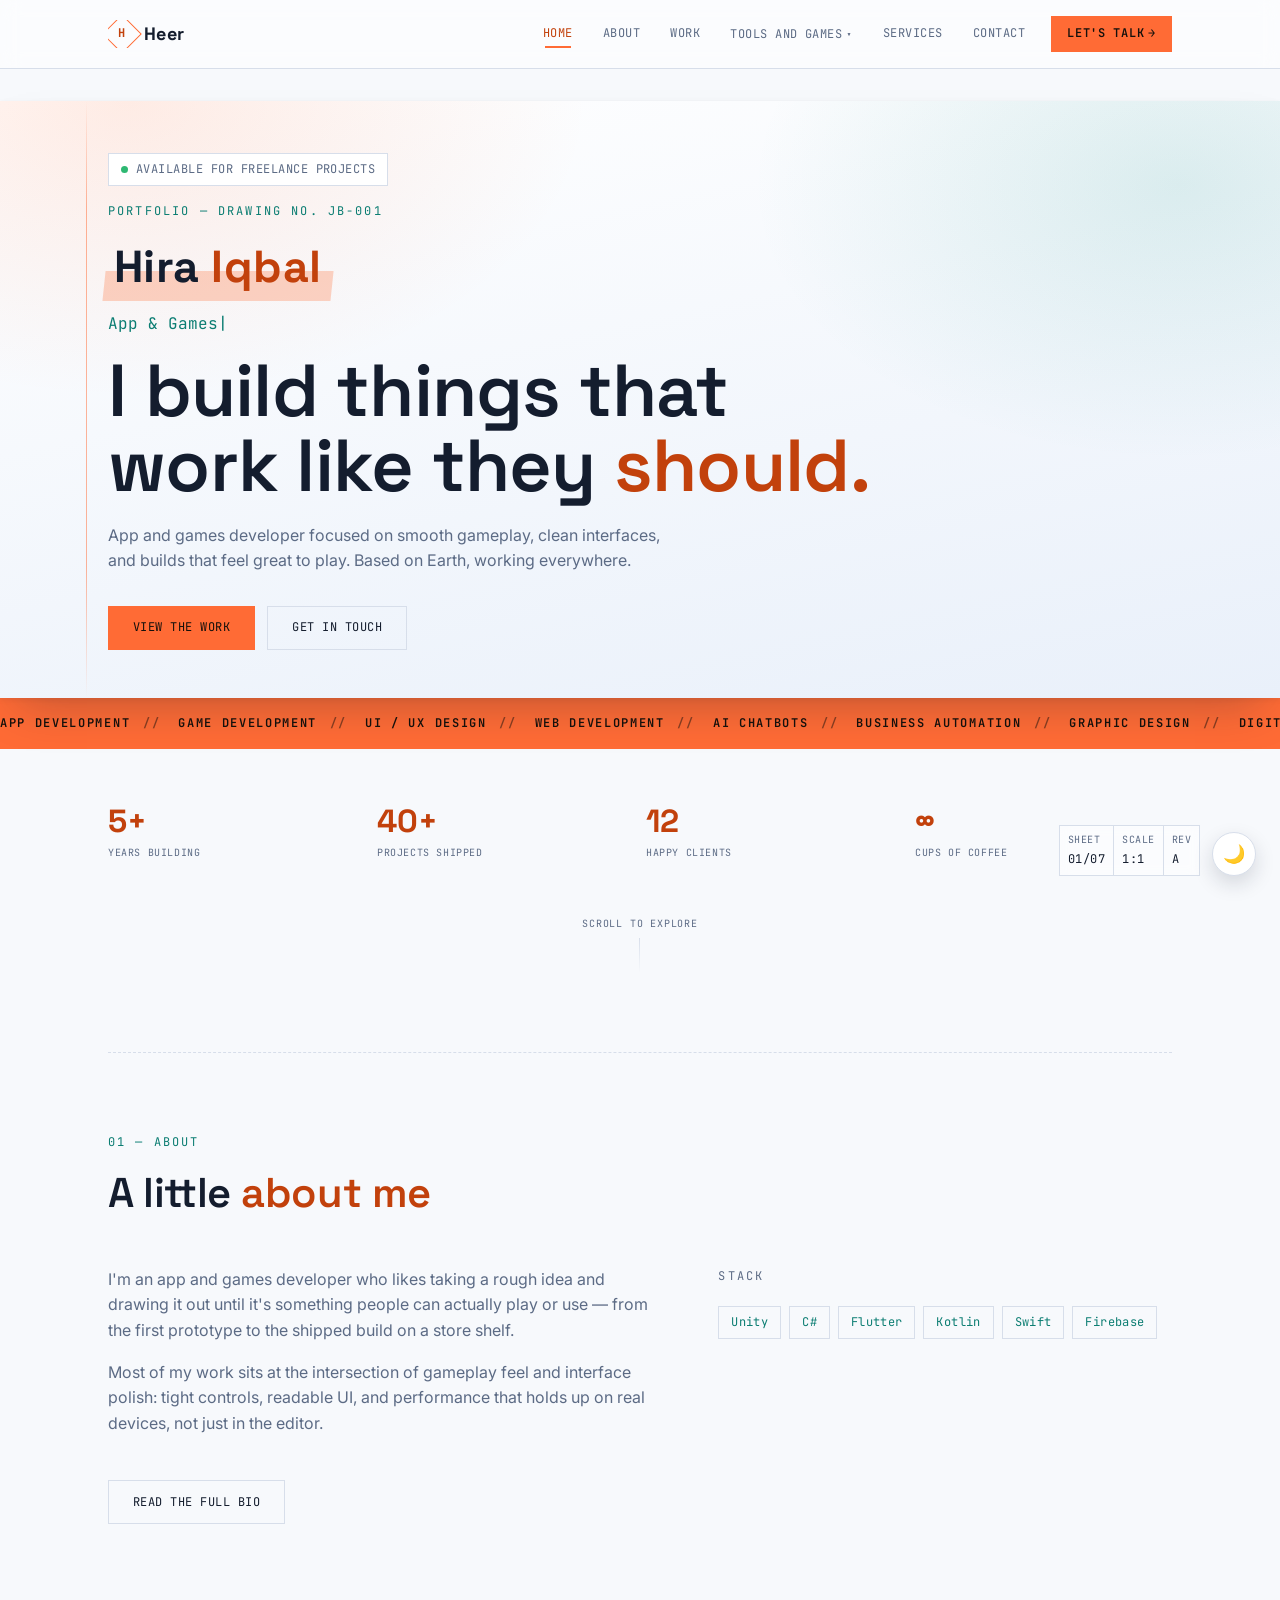
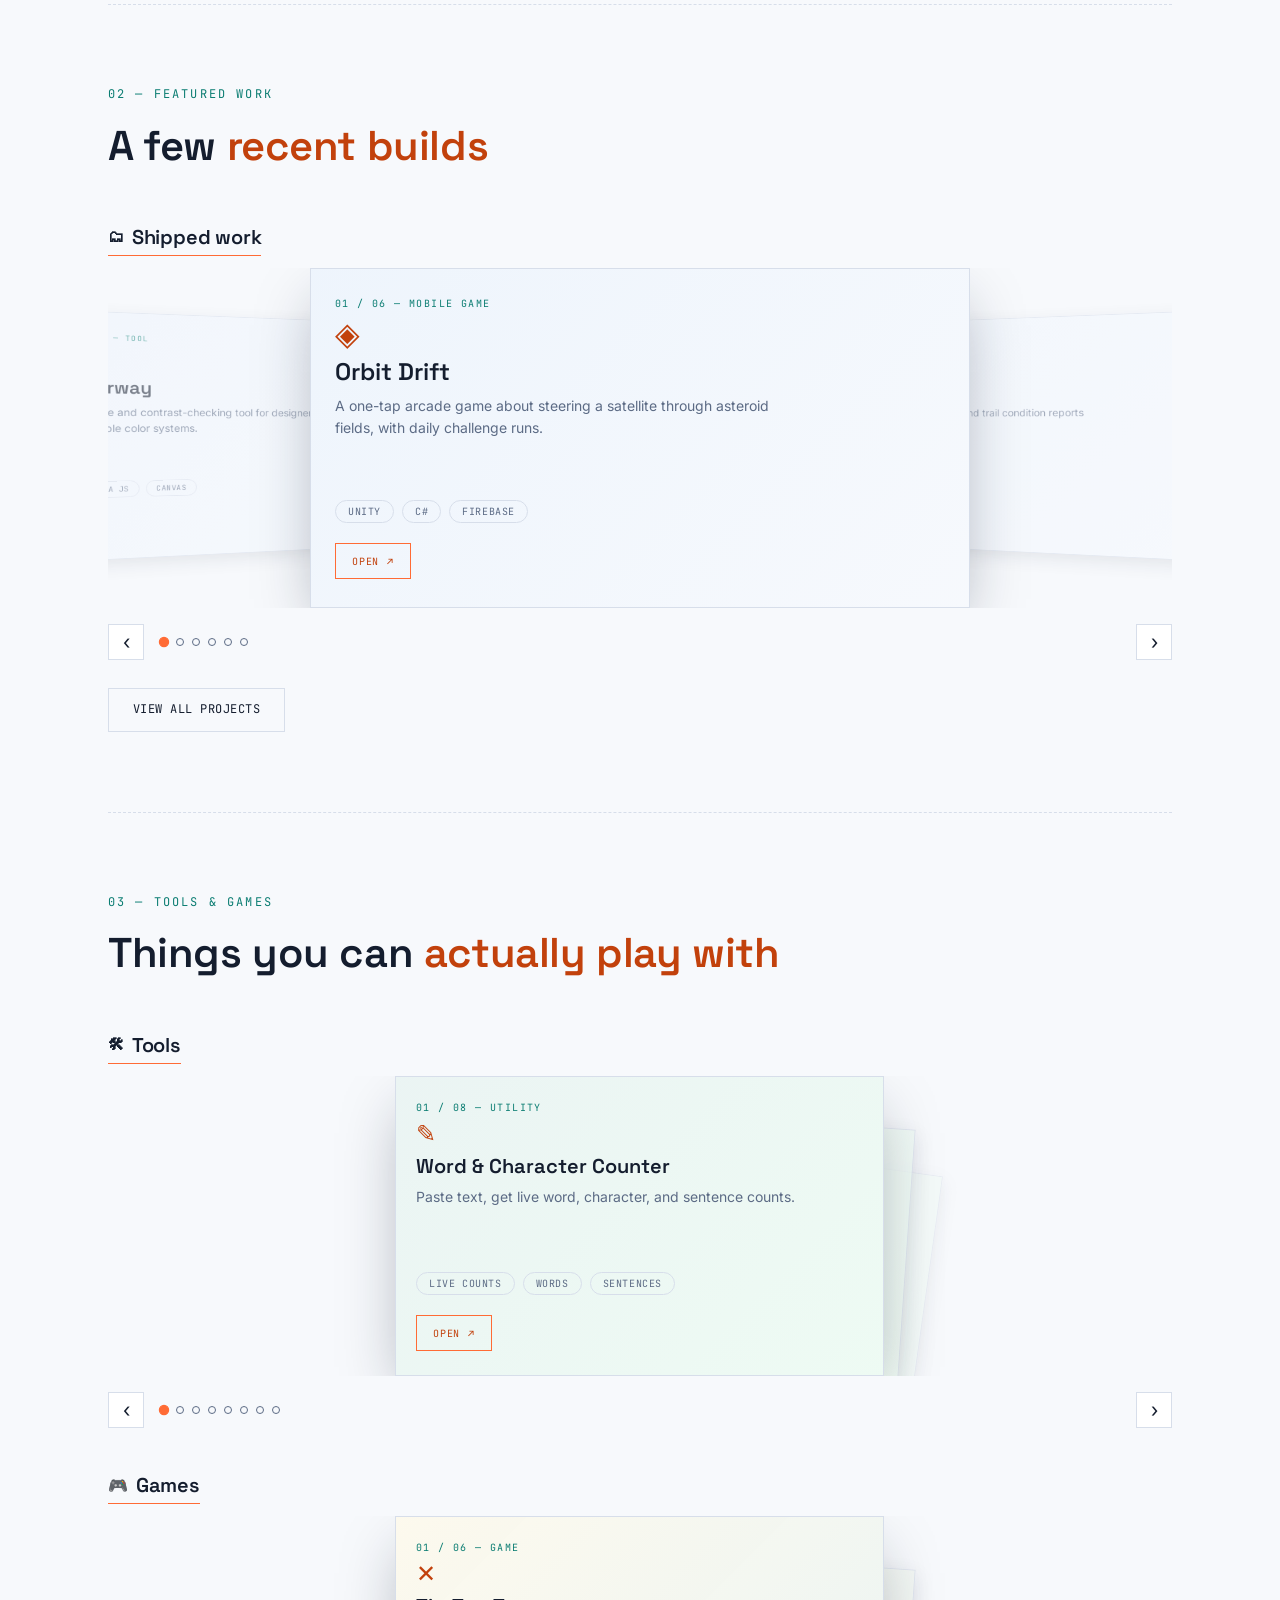
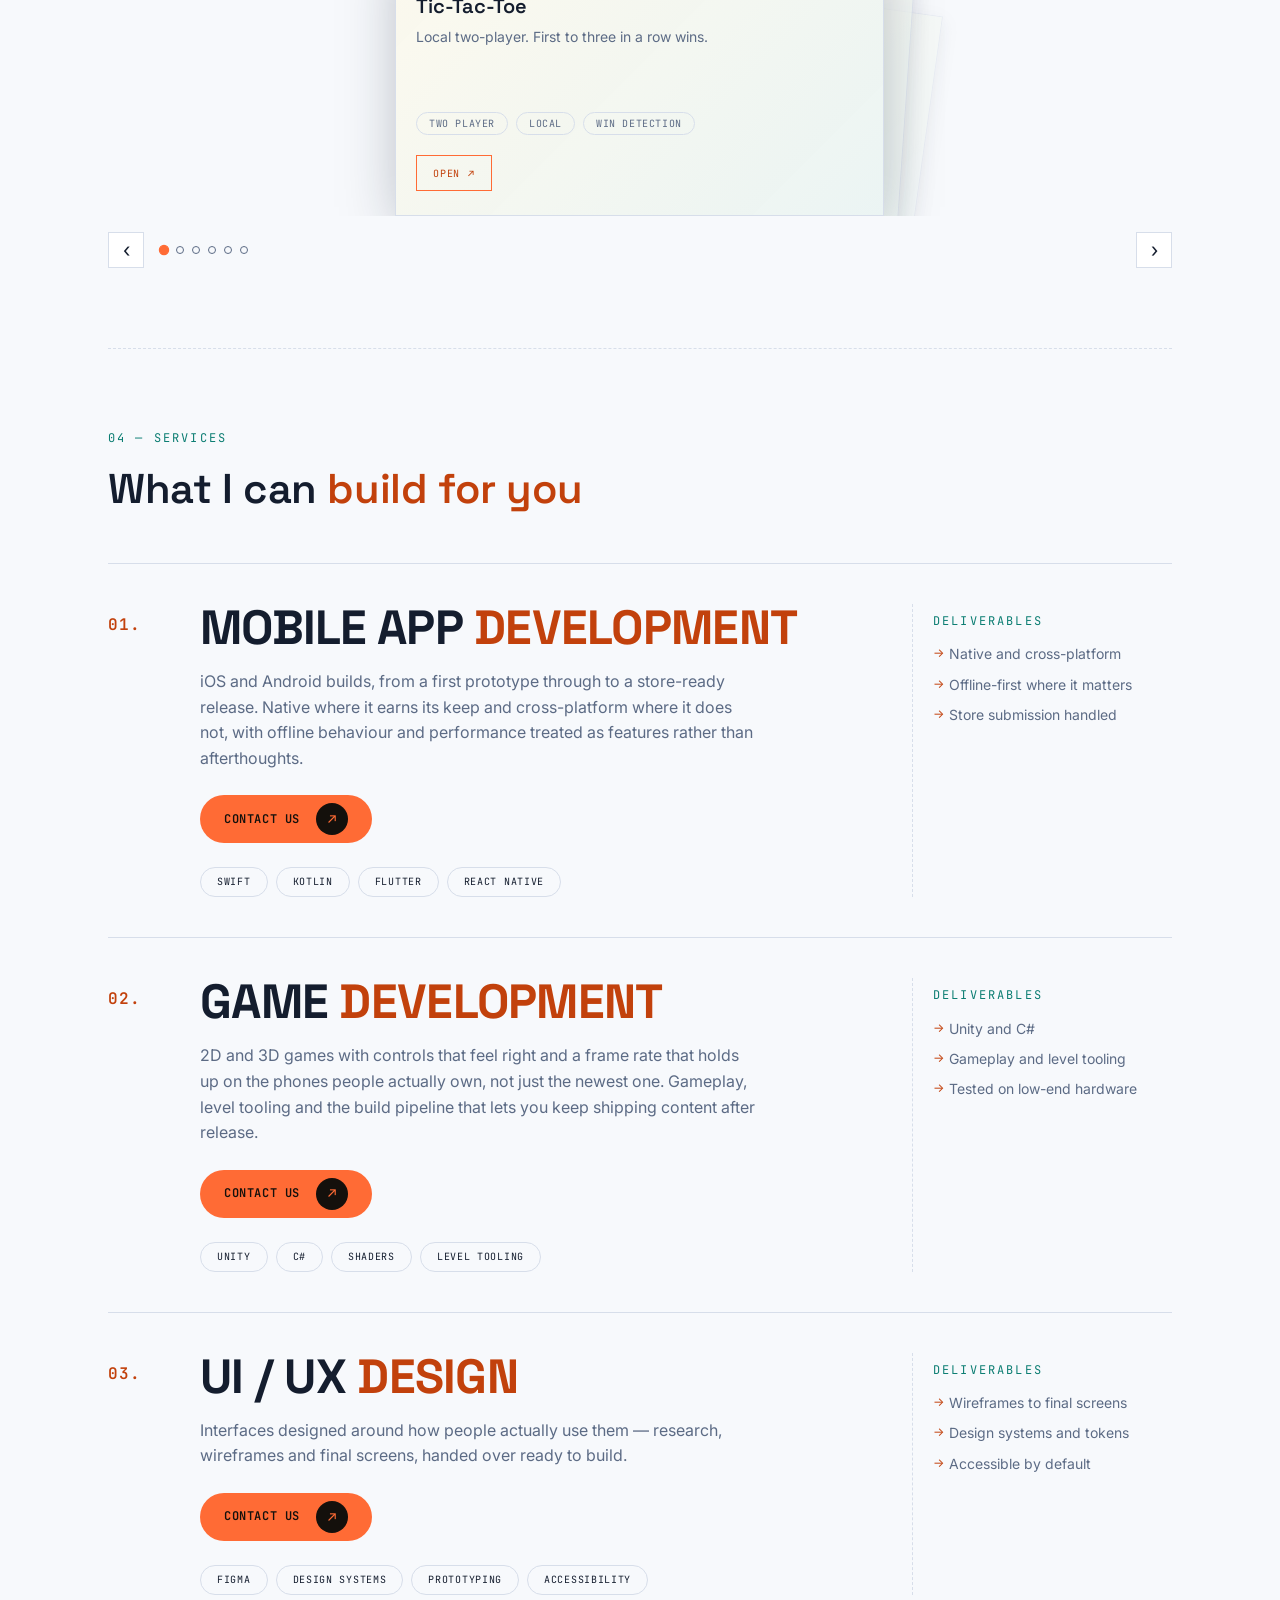
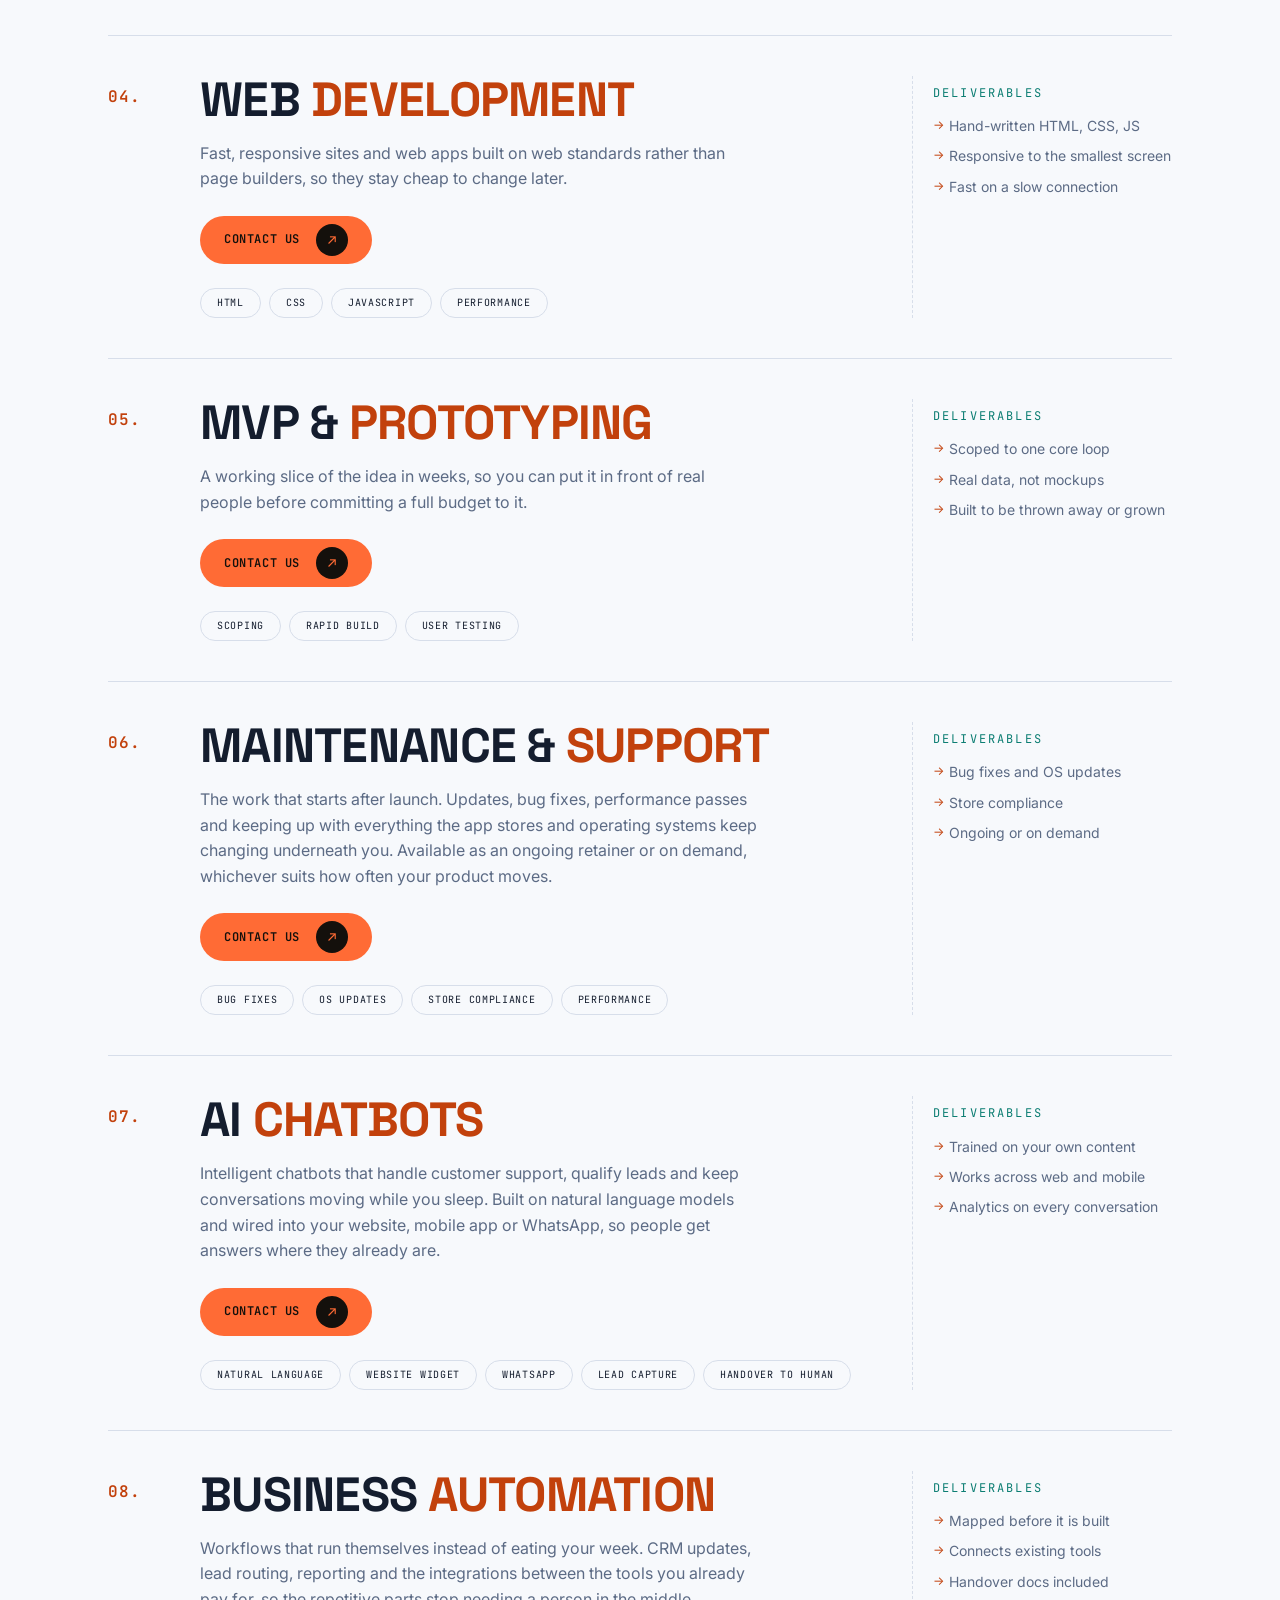
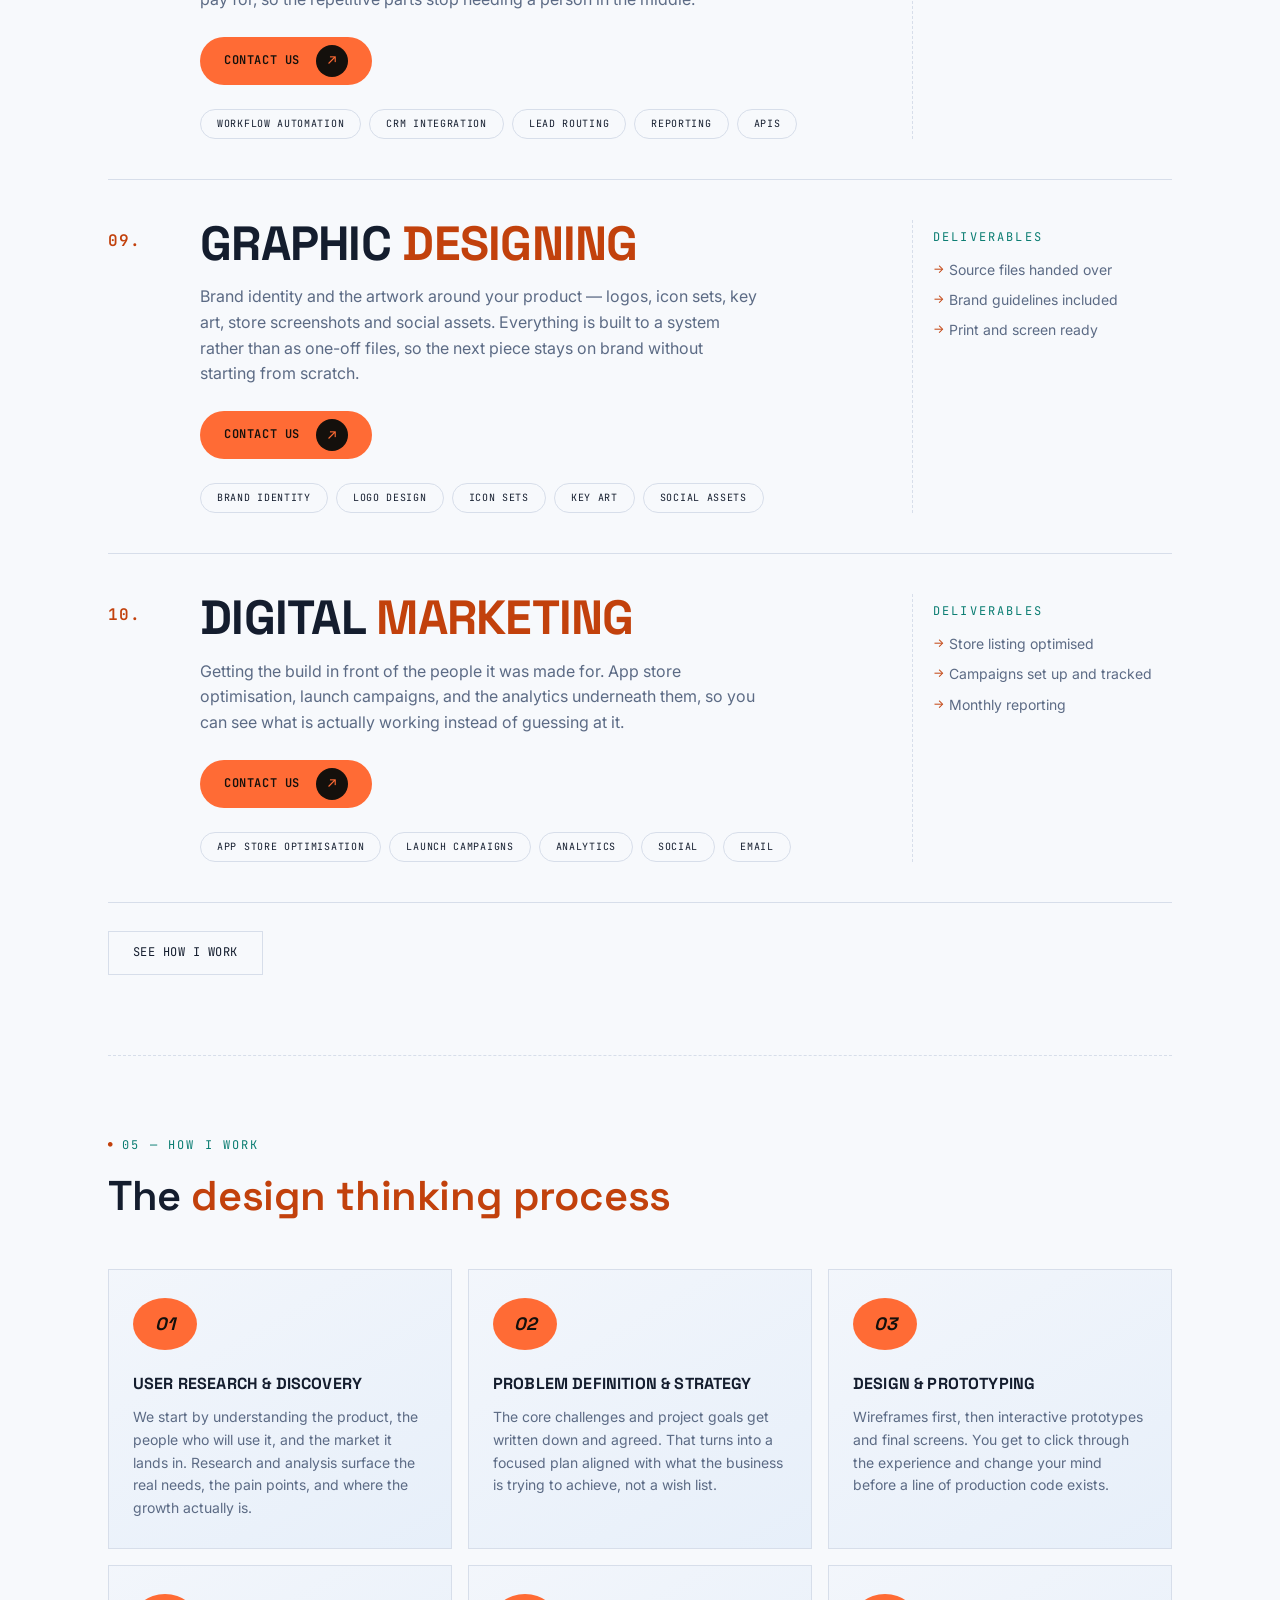
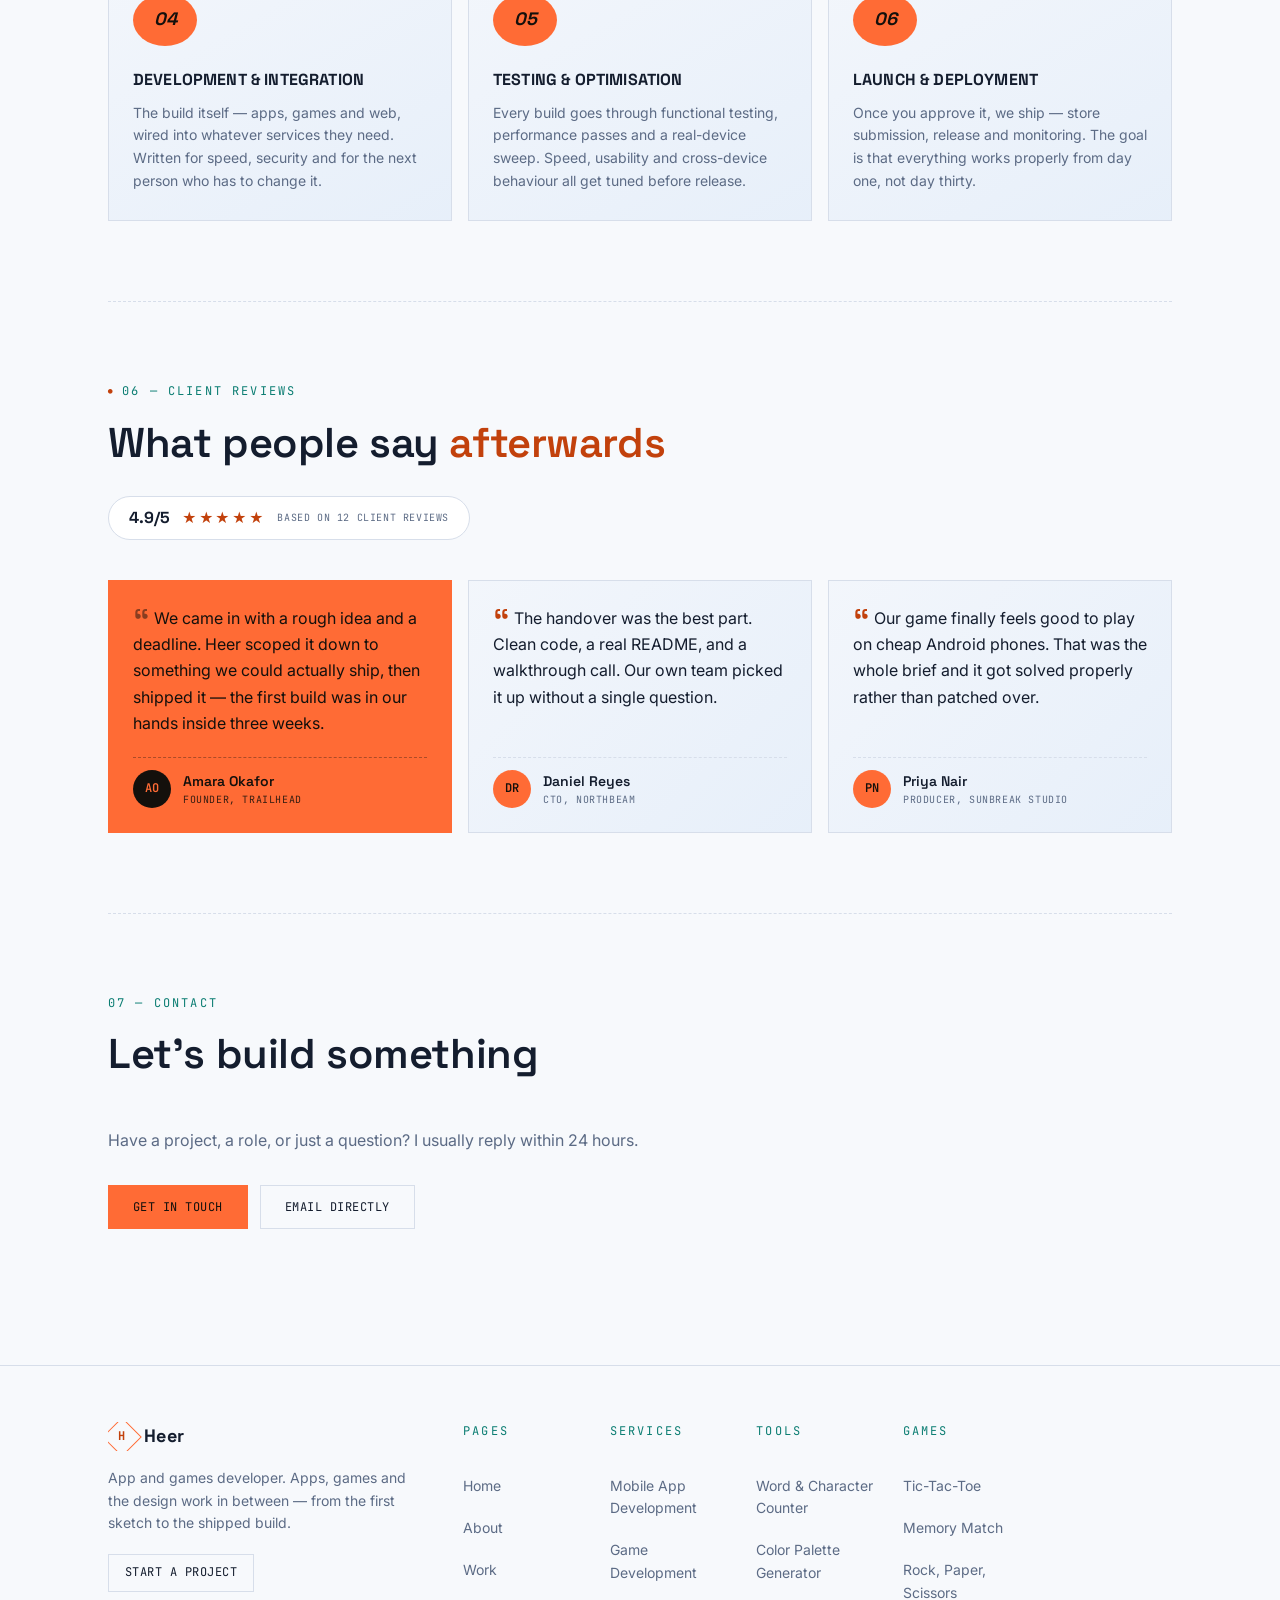
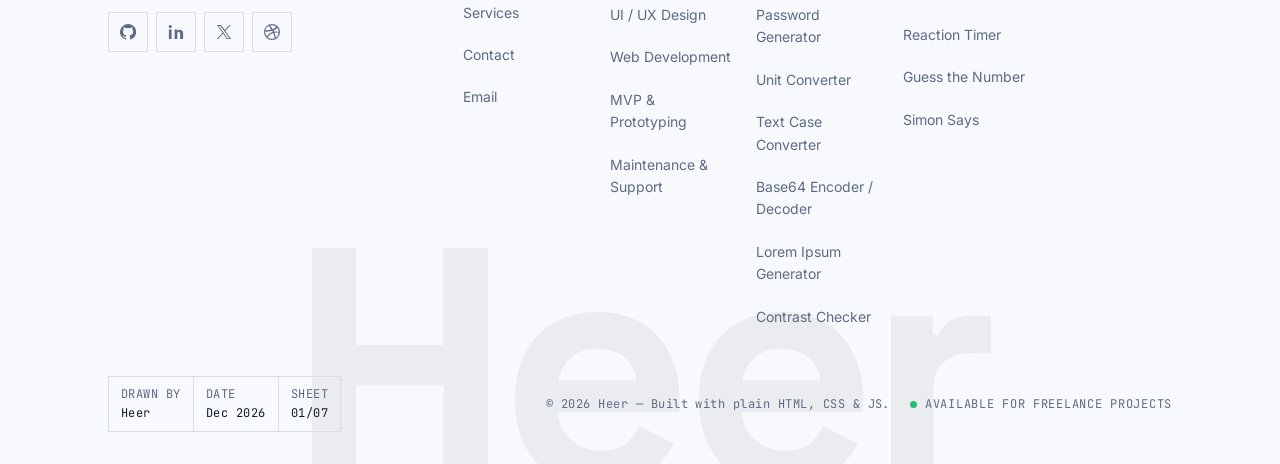
==== commit cebdbb9c: "Contact rebuilt around the enquiry, two-tone service titles, scroll-lit rows The row lines only lit " ====
--- a/index.html
+++ b/index.html
@@ -317,29 +317,66 @@
       <h2>Let's build something</h2>
     </div>
     <div class="contact-grid">
-      <div>
-        <p class="muted-note lead-out">Have a project, a role, or just a question? The form sends straight to my inbox, or reach me directly through any of these.</p>
-        <ul class="social-list">
-          <li><a href="mailto:hello@hiraiqbal.dev">Email <span>hello@hiraiqbal.dev</span></a></li>
-          <li><a href="https://github.com" target="_blank" rel="noopener">GitHub <span>↗</span></a></li>
-          <li><a href="https://linkedin.com" target="_blank" rel="noopener">LinkedIn <span>↗</span></a></li>
-          <li><a href="https://twitter.com" target="_blank" rel="noopener">Twitter / X <span>↗</span></a></li>
+      <div class="contact-aside">
+        <p class="muted-note lead-out">Have a project, a role, or just a question? Tell me what you are trying to build and I will come back with a scope, a timeline and a price.</p>
+
+        <a class="contact-direct" href="mailto:hello@hiraiqbal.dev">
+          <span class="eyebrow">Email</span>
+          <span class="contact-direct-value">hello@hiraiqbal.dev</span>
+        </a>
+
+        <p class="eyebrow contact-social-label">Elsewhere</p>
+        <ul class="social-icons contact-social">
+          <li><a href="https://github.com" target="_blank" rel="noopener" aria-label="GitHub" title="GitHub"><svg viewBox="0 0 16 16" aria-hidden="true" focusable="false"><path d="M8 0a8 8 0 0 0-2.53 15.59c.4.07.55-.17.55-.38l-.01-1.34c-2.23.48-2.7-1.07-2.7-1.07-.36-.93-.89-1.18-.89-1.18-.73-.5.05-.49.05-.49.8.06 1.23.83 1.23.83.72 1.23 1.88.87 2.34.67.07-.52.28-.87.51-1.07-1.78-.2-3.64-.89-3.64-3.95 0-.87.31-1.59.83-2.15-.08-.2-.36-1.02.08-2.12 0 0 .67-.22 2.2.82a7.6 7.6 0 0 1 4 0c1.53-1.04 2.2-.82 2.2-.82.44 1.1.16 1.92.08 2.12.52.56.83 1.28.83 2.15 0 3.07-1.87 3.75-3.65 3.95.29.25.54.73.54 1.48l-.01 2.2c0 .21.15.46.55.38A8 8 0 0 0 8 0Z"/></svg></a></li>
+          <li><a href="https://linkedin.com" target="_blank" rel="noopener" aria-label="LinkedIn" title="LinkedIn"><svg viewBox="0 0 16 16" aria-hidden="true" focusable="false"><path d="M3.6 5.4H.9V15h2.7V5.4ZM2.25 1a1.57 1.57 0 1 0 0 3.14 1.57 1.57 0 0 0 0-3.14ZM15.1 9.53c0-2.6-1.39-3.8-3.24-3.8-1.5 0-2.17.82-2.54 1.4V5.4H6.63c.04.76 0 9.6 0 9.6h2.69V9.64c0-.24.02-.48.09-.65.19-.48.63-.98 1.37-.98.97 0 1.36.74 1.36 1.81V15h2.96V9.53Z"/></svg></a></li>
+          <li><a href="https://twitter.com" target="_blank" rel="noopener" aria-label="Twitter / X" title="Twitter / X"><svg viewBox="0 0 16 16" aria-hidden="true" focusable="false"><path d="M9.36 6.9 14.7 1h-1.27L8.8 6.12 5.1 1H.85l5.6 7.79L.85 15h1.27l4.9-5.41L10.93 15h4.25L9.36 6.9Zm-1.73 1.92-.57-.79L2.58 1.9h1.94l3.65 5.03.57.79 4.74 6.53h-1.95L7.63 8.82Z"/></svg></a></li>
+          <li><a href="https://dribbble.com" target="_blank" rel="noopener" aria-label="Dribbble" title="Dribbble"><svg viewBox="0 0 16 16" aria-hidden="true" focusable="false"><path d="M8 0a8 8 0 1 0 0 16A8 8 0 0 0 8 0Zm5.28 3.69a6.78 6.78 0 0 1 1.54 4.24c-.22-.05-2.46-.5-4.71-.22-.05-.11-.1-.23-.15-.35-.14-.33-.29-.65-.45-.96 2.5-1.02 3.63-2.48 3.77-2.71ZM8 1.19c1.6 0 3.06.6 4.17 1.58-.12.17-1.14 1.54-3.55 2.44a35.1 35.1 0 0 0-2.55-3.97A6.9 6.9 0 0 1 8 1.19ZM4.75 1.7a41.4 41.4 0 0 1 2.52 3.92c-3.18.85-5.98.83-6.29.83A6.83 6.83 0 0 1 4.75 1.7ZM1.18 8.01v-.21c.3.01 3.6.05 6.99-.97.2.38.38.76.55 1.14l-.27.08c-3.5 1.13-5.36 4.21-5.52 4.47A6.78 6.78 0 0 1 1.18 8ZM8 14.83a6.78 6.78 0 0 1-4.19-1.44c.12-.26 1.53-2.96 5.36-4.29l.05-.02a28.3 28.3 0 0 1 1.46 5.19A6.75 6.75 0 0 1 8 14.83Zm3.84-1.2a29.5 29.5 0 0 0-1.33-4.98c2.12-.34 3.98.21 4.21.29a6.8 6.8 0 0 1-2.88 4.69Z"/></svg></a></li>
         </ul>
-      </div>
-      <form onsubmit="return sendMail(event)" novalidate>
+
+        <dl class="contact-facts">
+          <div><dt>Reply time</dt><dd>Usually under 24 hours</dd></div>
+          <div><dt>Working with</dt><dd>Founders, studios and teams</dd></div>
+          <div><dt>Based</dt><dd>On Earth, working everywhere</dd></div>
+        </dl>
+      </div>
+
+      <form class="contact-form" onsubmit="return sendMail(event)" novalidate>
+        <div class="contact-form-head">
+          <p class="eyebrow">Start a project</p>
+          <h3>Tell me about it</h3>
+        </div>
+
+        <div class="field-row">
+          <div class="field">
+            <label for="cName">Name</label>
+            <input type="text" id="cName" dir="auto" autocomplete="name" placeholder="Your name" required>
+          </div>
+          <div class="field">
+            <label for="cEmail">Email</label>
+            <input type="email" id="cEmail" autocomplete="email" placeholder="you@company.com" required>
+          </div>
+        </div>
+
         <div class="field">
-          <label for="cName">Name</label>
-          <input type="text" id="cName" dir="auto" required>
-        </div>
-        <div class="field">
-          <label for="cEmail">Email</label>
-          <input type="email" id="cEmail" required>
-        </div>
+          <label for="cService">What do you need?</label>
+          <div class="select-wrap">
+            <select id="cService"></select>
+            <span class="select-chevron" aria-hidden="true">▾</span>
+          </div>
+        </div>
+
+        <div class="field" id="cCustomField" hidden>
+          <label for="cCustom">Tell me what kind of work</label>
+          <input type="text" id="cCustom" dir="auto" placeholder="Describe it in a few words">
+        </div>
+
         <div class="field">
           <label for="cMsg">Message</label>
-          <textarea id="cMsg" rows="5" dir="auto" required></textarea>
-        </div>
-        <button type="submit" class="btn">Send message</button>
+          <textarea id="cMsg" rows="5" dir="auto" placeholder="What are you building, and what does done look like?" required></textarea>
+        </div>
+
+        <button type="submit" class="btn contact-send">Send message <span aria-hidden="true">→</span></button>
+        <p class="contact-fineprint">Goes straight to my inbox. No list, no forwarding.</p>
       </form>
     </div>
   </section>
--- a/styles.css
+++ b/styles.css
@@ -548,7 +548,13 @@
   transition:border-color .25s ease;
 }
 .service-row:last-child{ border-bottom:1px solid var(--line); }
-.service-row:hover{ border-top-color:var(--accent); }
+/* Lit by scroll position (see initRowHighlight), and by hover only where a
+   real pointer exists — on touch :hover sticks after a tap. */
+.service-row{ transition:border-color var(--dur-slow) var(--ease); }
+.service-row.in-view{ border-top-color:var(--accent); }
+@media (hover: hover) and (pointer: fine){
+  .service-row:hover{ border-top-color:var(--accent); }
+}
 .row-num{
   font-family:var(--mono);
   font-size:var(--fs-base);
@@ -1232,12 +1238,6 @@
 /* ---------- Contact ---------- */
 .contact-grid{ display:grid; grid-template-columns:1fr 1fr; gap:var(--space-12); }
 @media (max-width:800px){ .contact-grid{ grid-template-columns:1fr; } }
-.social-list a{
-  display:flex; justify-content:space-between; padding:var(--space-3) 0;
-  border-bottom:1px solid var(--line);
-  font-family:var(--mono); font-size:var(--fs-sm);
-}
-.social-list a:hover{ color:var(--accent-text); }
 
 .footer-row{
   display:flex; justify-content:space-between; align-items:center; flex-wrap:wrap; gap:var(--space-3);
@@ -2056,3 +2056,143 @@
   .footer-col > summary{ padding:var(--space-4) 0; }
   .footer-col > ul{ padding-bottom:var(--space-3); }
 }
+
+/* A project with no public link says so rather than showing a dead button. */
+.row-note{
+  font-family:var(--mono);
+  font-size:var(--fs-xs);
+  letter-spacing:.04em;
+  color:var(--muted);
+  margin-bottom:var(--space-6);
+}
+
+/* ---------- Two-tone row titles ---------- */
+.row-main h3 .tone-a{ color:var(--text); }
+.row-main h3 .tone-b{ color:var(--accent-text); }
+
+/* ---------- Contact ----------
+   The form is the page's one real transaction, so it gets the weight: a raised
+   panel with a rule of accent along the top, roomier fields, and a quiet
+   footnote instead of a wall of text. */
+.contact-aside{ display:flex; flex-direction:column; align-items:flex-start; }
+
+.contact-direct{
+  display:block;
+  width:100%;
+  padding:var(--space-5) var(--space-6);
+  margin-bottom:var(--space-8);
+  border:1px solid var(--line);
+  background:var(--surface);
+  transition:border-color var(--dur-fast) var(--ease), transform var(--dur-fast) var(--ease);
+}
+.contact-direct:hover{ border-color:var(--accent); transform:translateY(-2px); }
+.contact-direct:active{ transform:translateY(0); }
+.contact-direct-value{
+  display:block;
+  margin-top:var(--space-2);
+  font-family:var(--display);
+  font-size:var(--fs-lg);
+  color:var(--accent-text);
+  word-break:break-all;
+}
+
+.contact-social-label{ margin-bottom:var(--space-3); }
+.contact-social{ margin:0 0 var(--space-8); }
+
+.contact-facts{
+  width:100%;
+  border-top:1px dashed var(--line);
+  padding-top:var(--space-5);
+}
+.contact-facts > div{
+  display:flex; justify-content:space-between; gap:var(--space-4);
+  padding:var(--space-2) 0;
+}
+.contact-facts dt{
+  font-family:var(--mono);
+  font-size:var(--fs-2xs);
+  letter-spacing:.12em;
+  text-transform:uppercase;
+  color:var(--muted);
+}
+.contact-facts dd{ font-size:var(--fs-sm); text-align:right; }
+
+.contact-form{
+  position:relative;
+  padding:var(--space-8) var(--space-7) var(--space-7);
+  border:1px solid var(--line);
+  background:var(--surface);
+  box-shadow:var(--shadow-3);
+}
+/* the accent rule along the top edge */
+.contact-form::before{
+  content:'';
+  position:absolute; left:0; right:0; top:0;
+  height:3px;
+  background:linear-gradient(90deg, var(--accent), var(--cyan));
+}
+.contact-form-head{ margin-bottom:var(--space-7); }
+.contact-form-head h3{
+  font-family:var(--display);
+  font-size:var(--fs-xl);
+  margin-top:var(--space-2);
+}
+.contact-form .field{ margin-bottom:var(--space-5); }
+.contact-form label{
+  display:block;
+  margin-bottom:var(--space-2);
+  font-family:var(--mono);
+  font-size:var(--fs-2xs);
+  letter-spacing:.12em;
+  text-transform:uppercase;
+  color:var(--muted);
+}
+.contact-form input,
+.contact-form select,
+.contact-form textarea{
+  padding:var(--space-3) var(--space-4);
+  font-size:var(--fs-base);
+}
+.contact-form input::placeholder,
+.contact-form textarea::placeholder{ color:var(--muted); opacity:.7; }
+.contact-send{ width:100%; margin-top:var(--space-2); gap:var(--space-2); }
+.contact-fineprint{
+  margin-top:var(--space-3);
+  font-family:var(--mono);
+  font-size:var(--fs-2xs);
+  letter-spacing:.06em;
+  color:var(--muted);
+  text-align:center;
+}
+
+/* A select needs its own chevron once the native one is suppressed. */
+.select-wrap{ position:relative; display:block; }
+.select-wrap select{
+  width:100%;
+  appearance:none;
+  -webkit-appearance:none;
+  padding-right:var(--space-10);
+  cursor:pointer;
+}
+.select-chevron{
+  position:absolute;
+  right:var(--space-4); top:50%;
+  transform:translateY(-50%);
+  pointer-events:none;
+  color:var(--muted);
+  font-size:var(--fs-xs);
+}
+/* a brief flash so an arriving choice is visibly already made */
+.select-wrap select.is-prefilled{ animation:prefill 1.2s var(--ease) 1; }
+@keyframes prefill{
+  0%, 60%{ border-color:var(--accent); background:var(--accent-soft); }
+  100%{ border-color:var(--line); background:transparent; }
+}
+@media (prefers-reduced-motion: reduce){
+  .select-wrap select.is-prefilled{ animation:none; border-color:var(--accent); }
+}
+
+@media (max-width:800px){
+  .contact-form{ padding:var(--space-6) var(--space-5); }
+  .field-row{ flex-direction:column; gap:0; }
+}
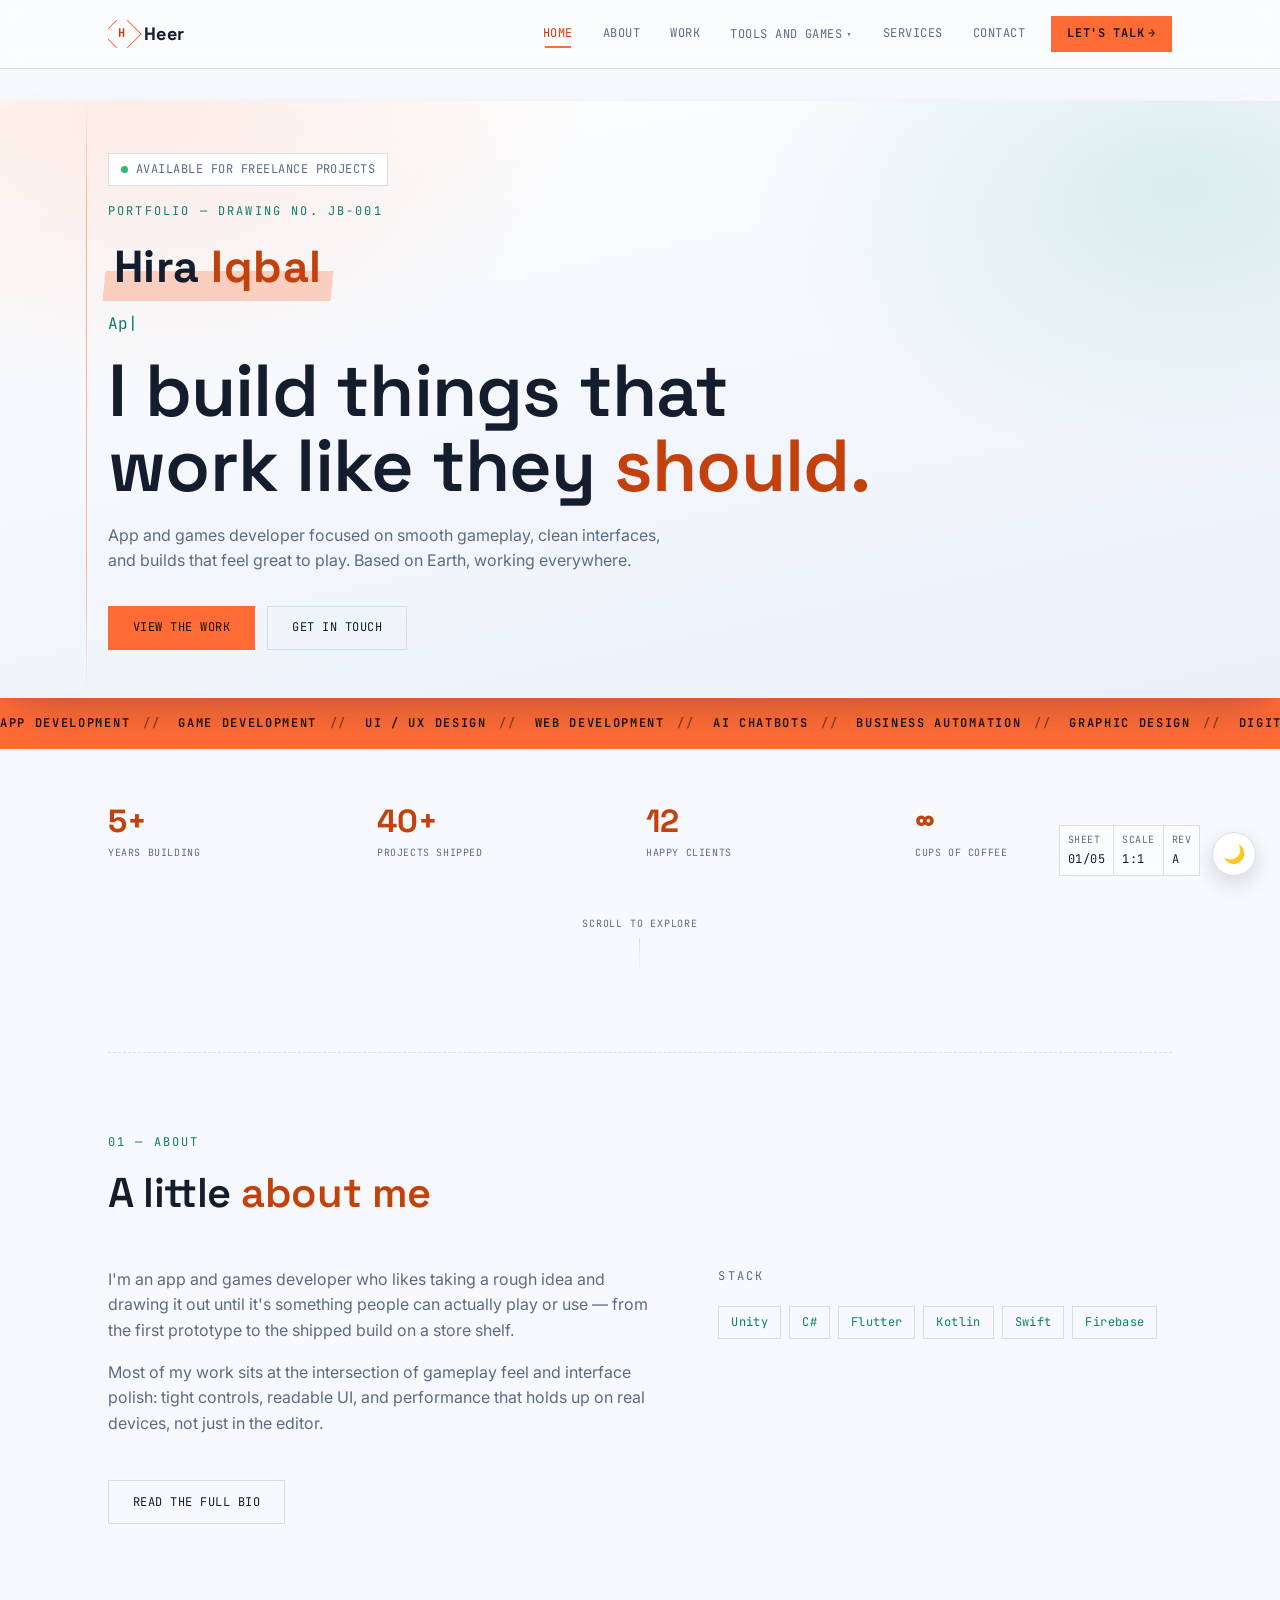
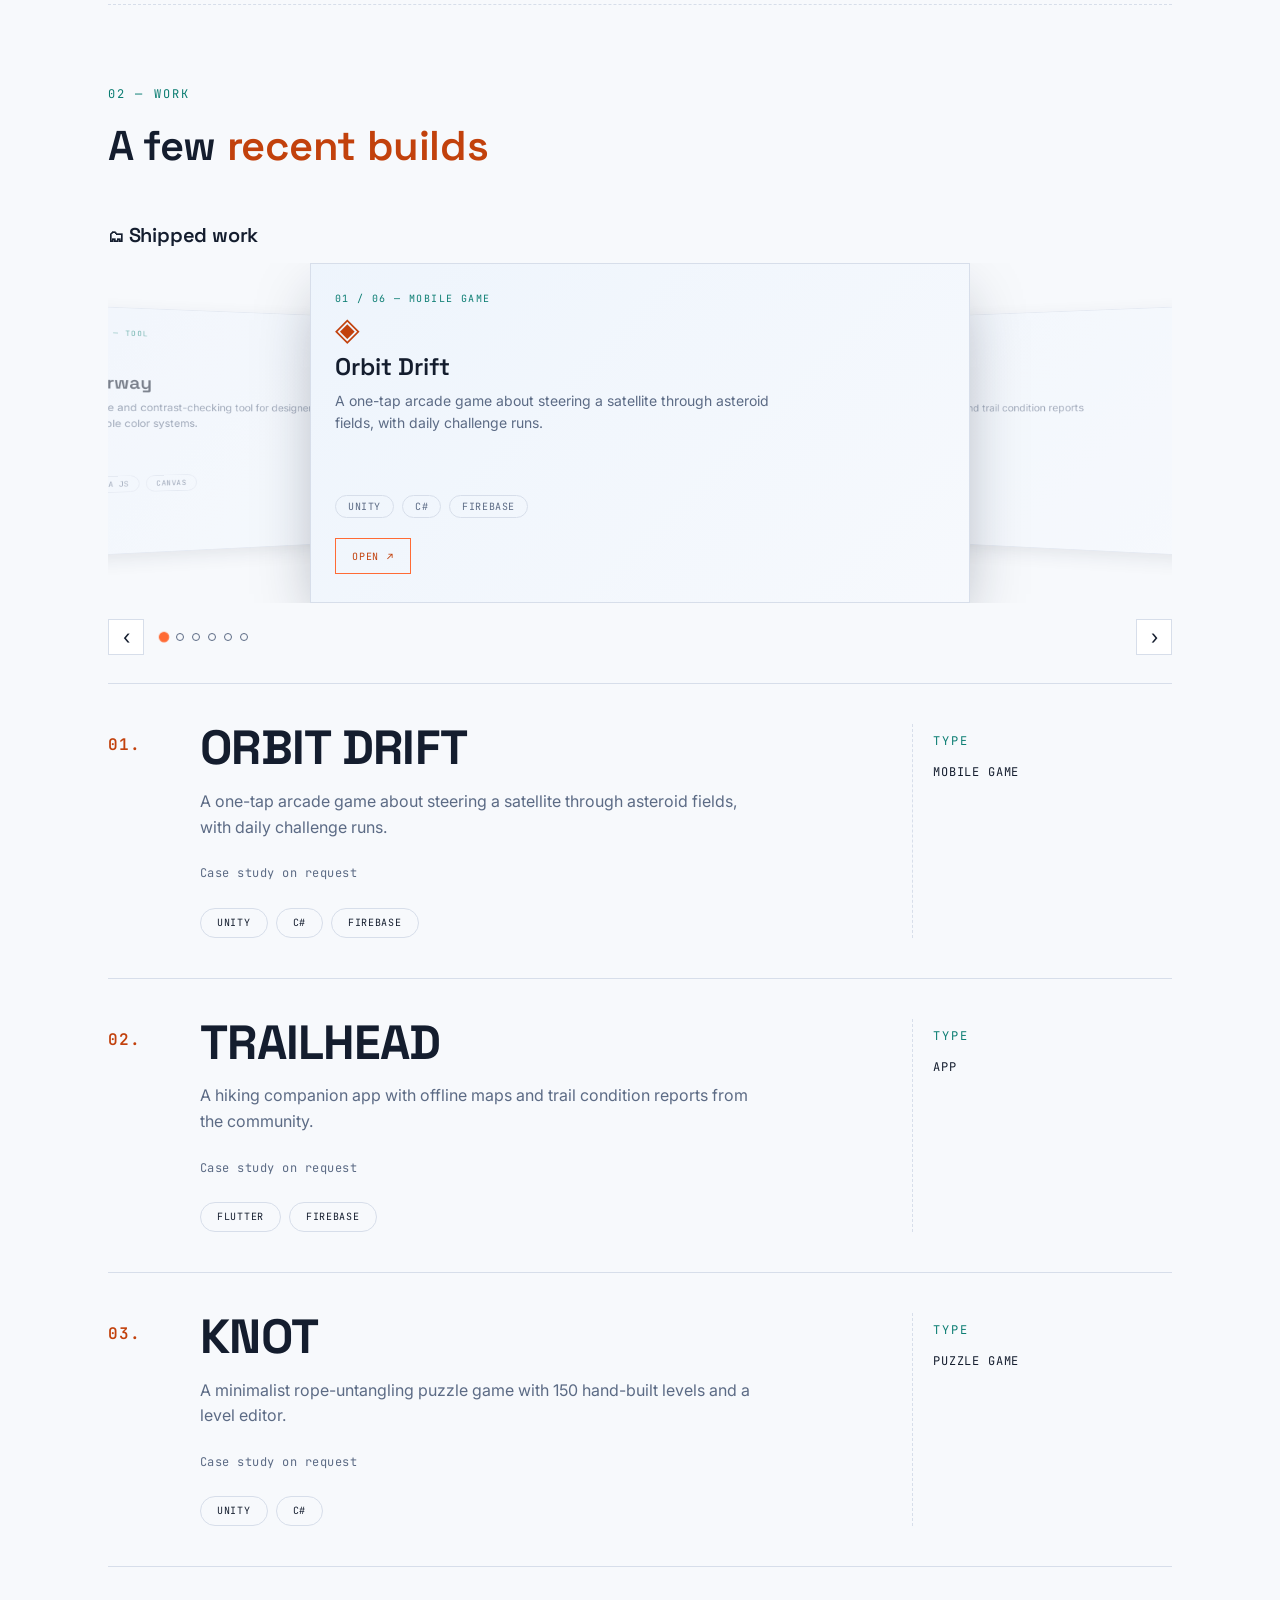
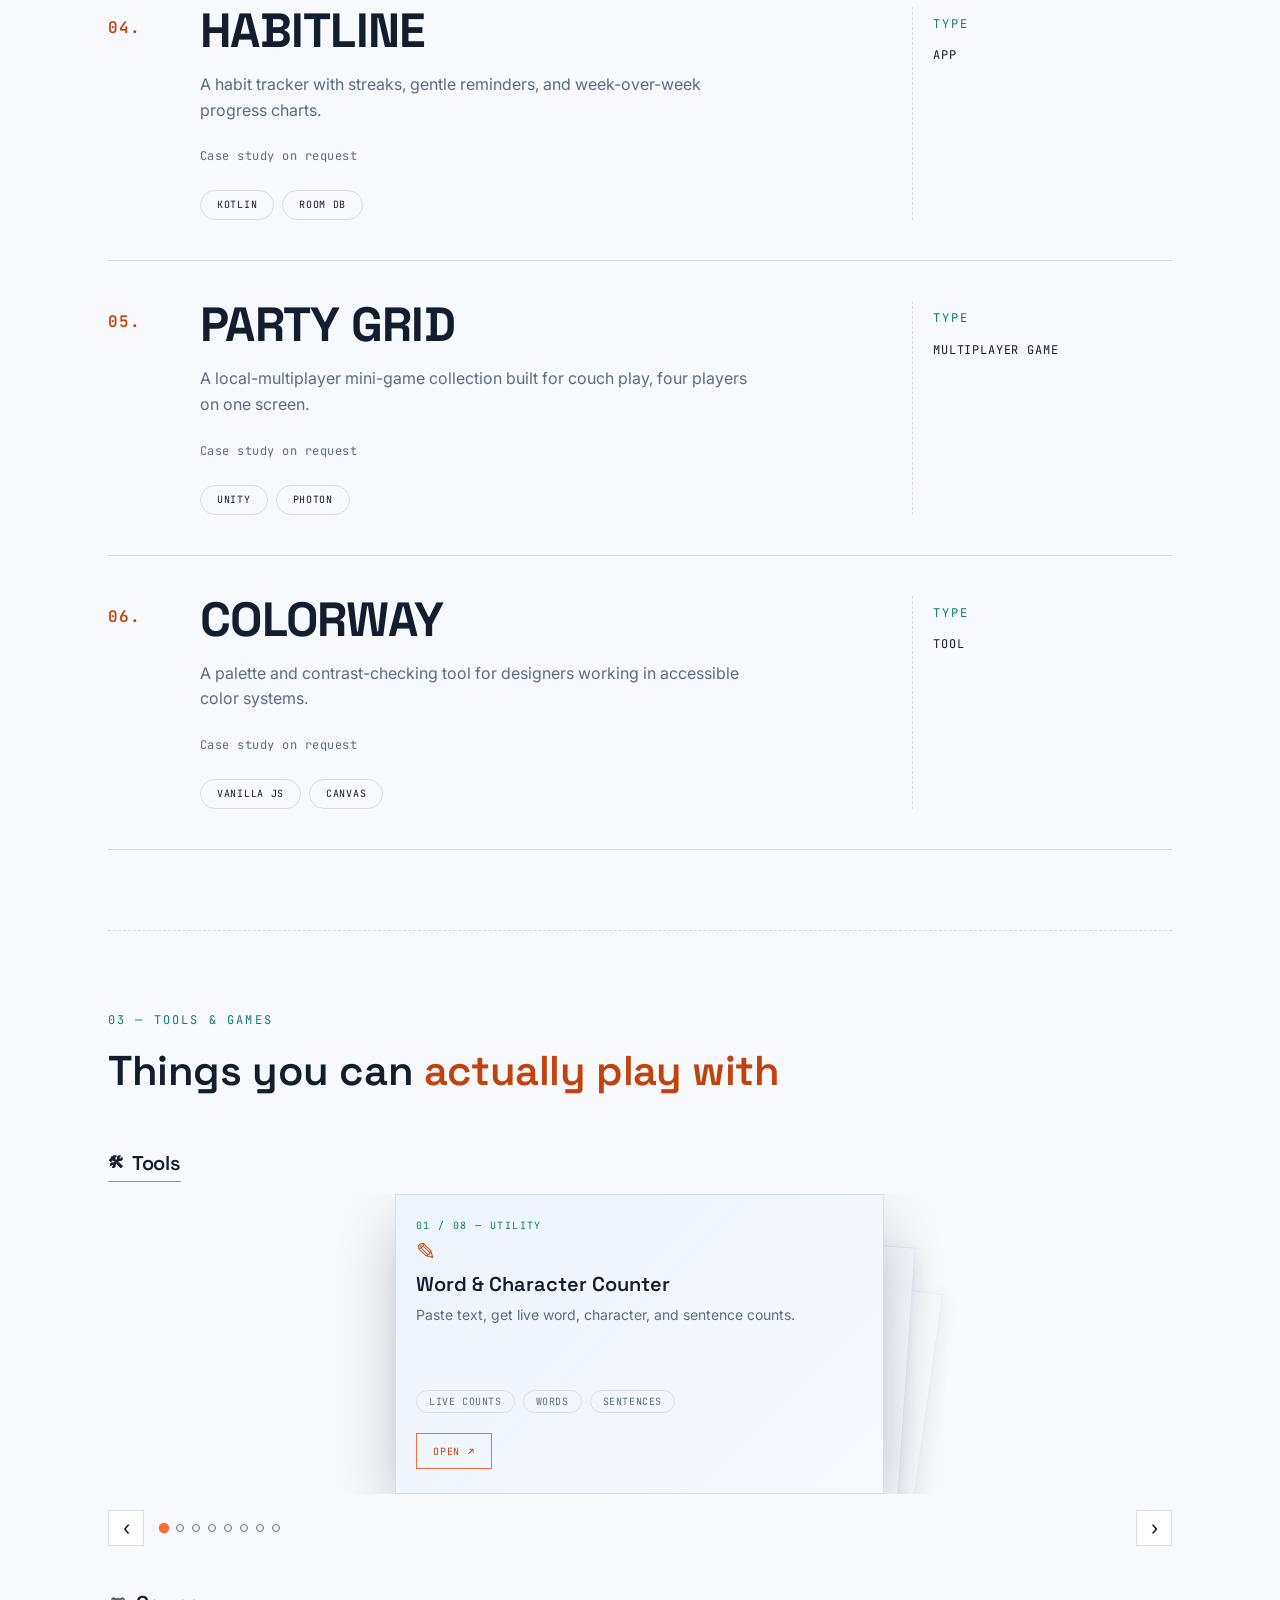
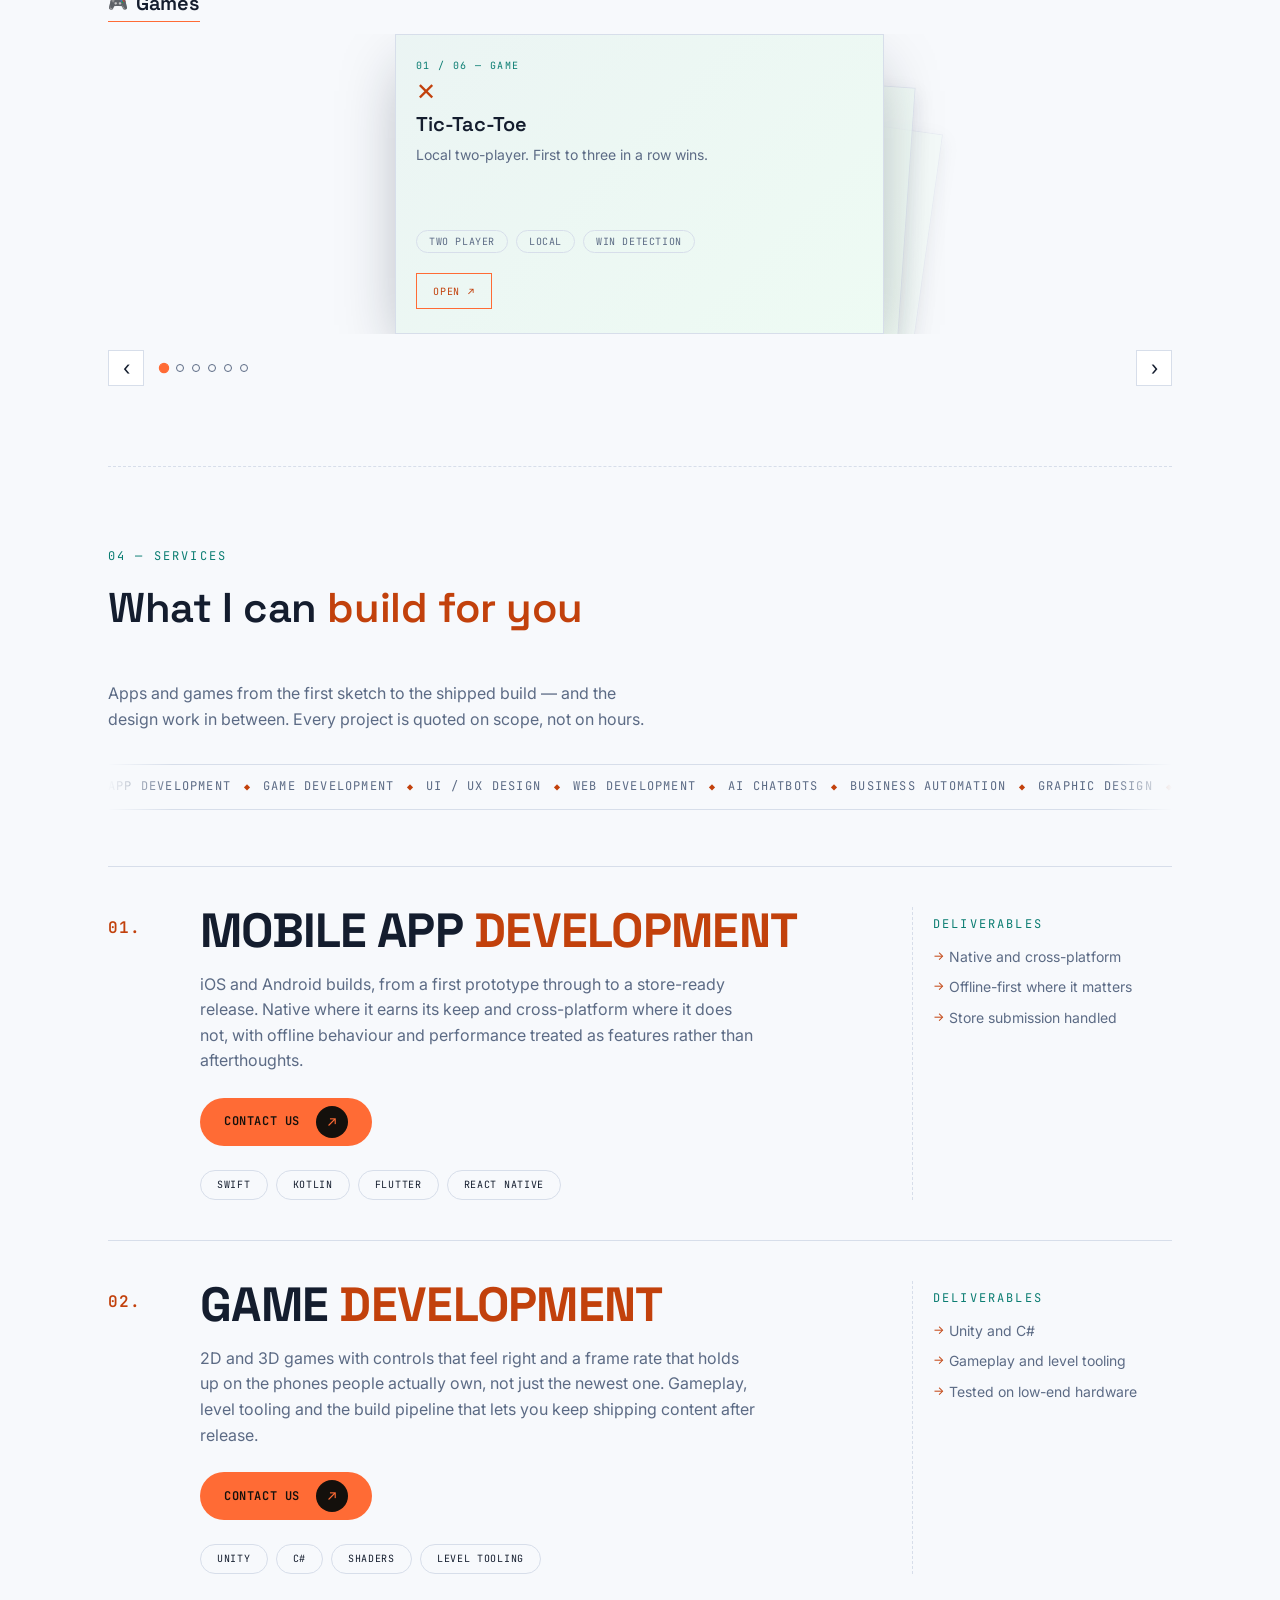
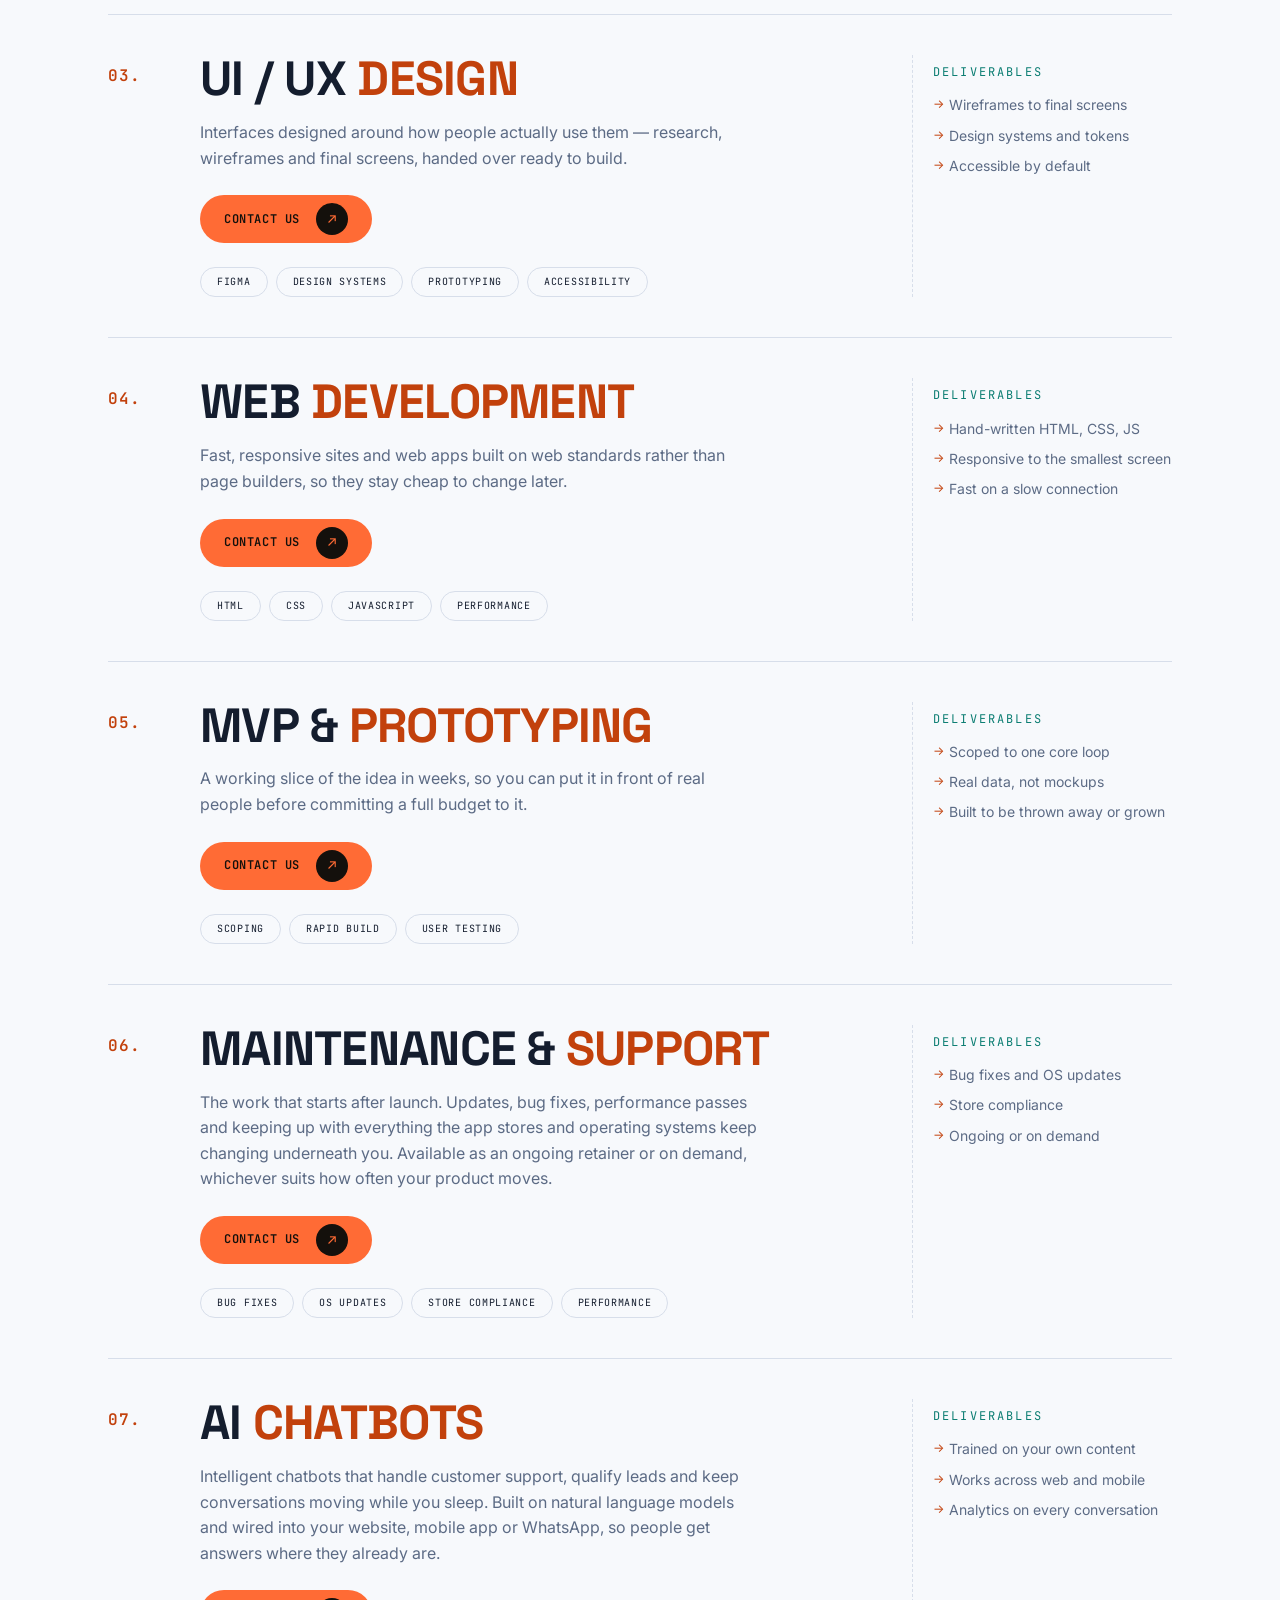
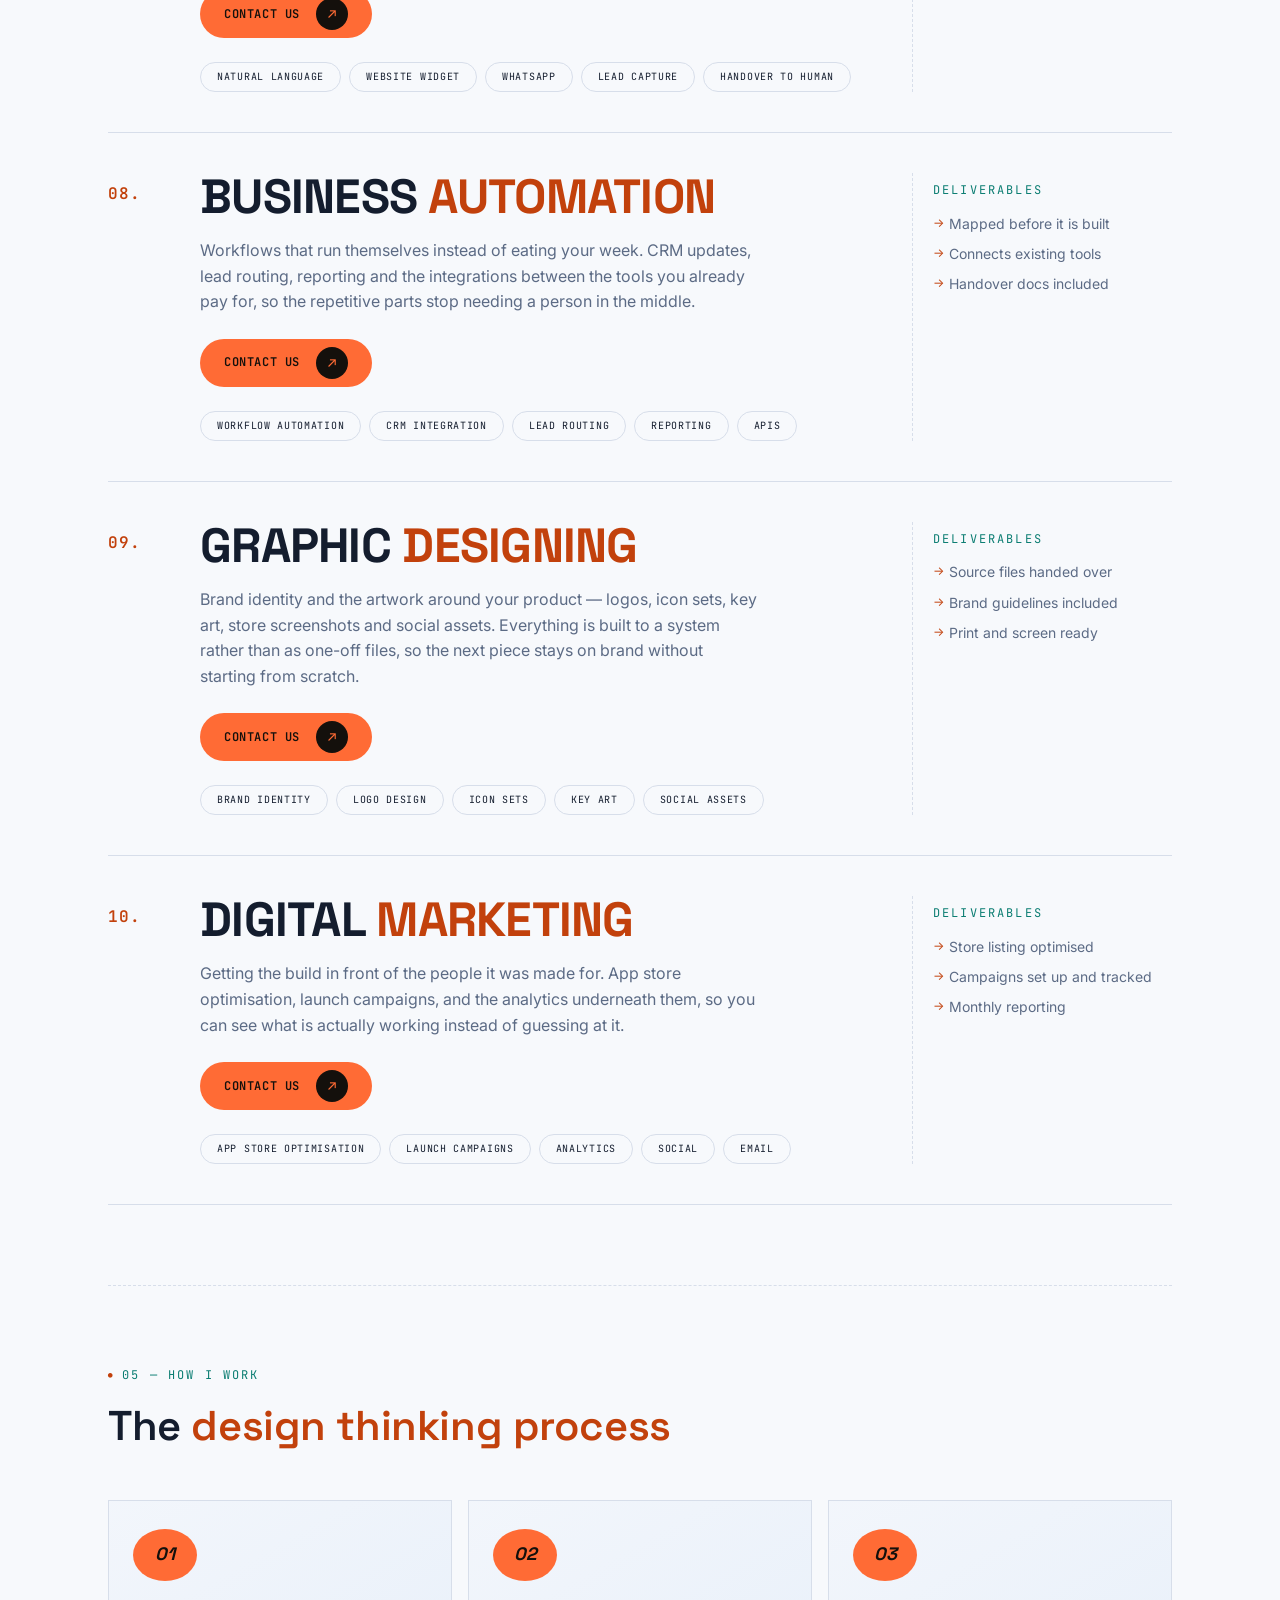
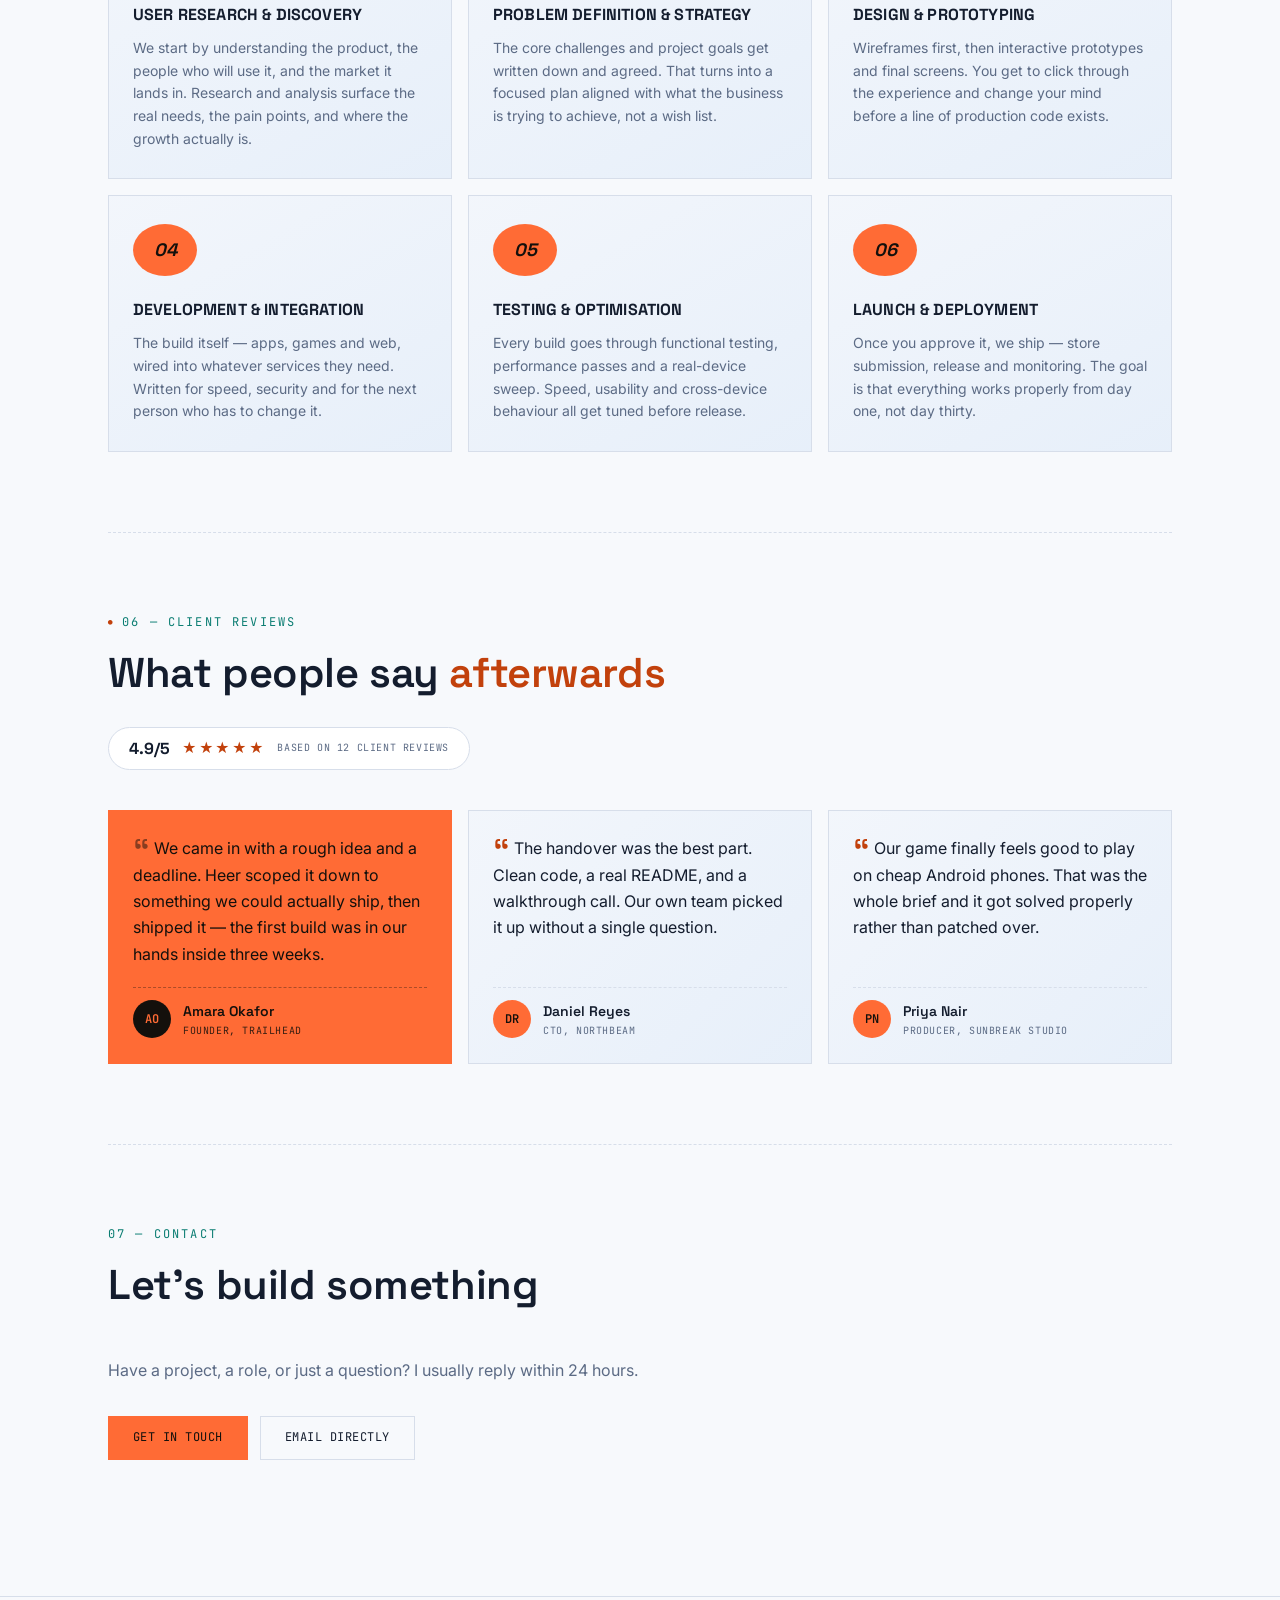
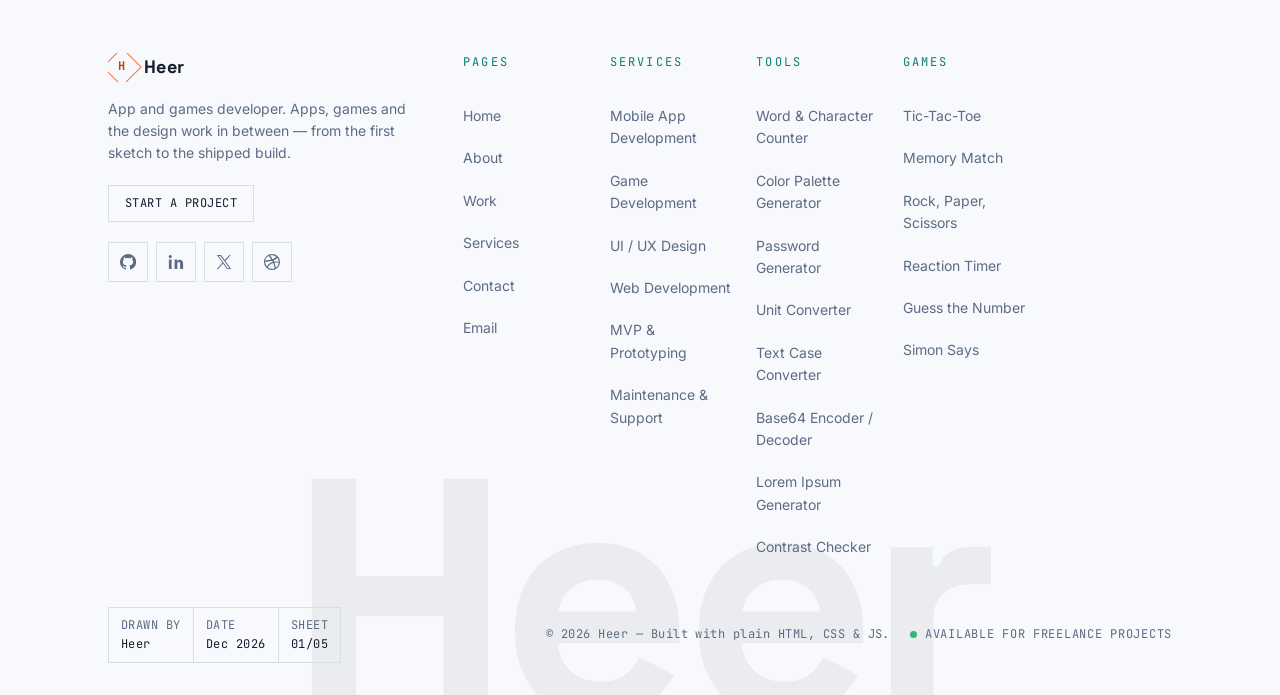
==== commit fbd15767: "Work and Services become sections of the landing page Both had a page of their own that duplicated w" ====
--- a/index.html
+++ b/index.html
@@ -34,7 +34,7 @@
       </li>
       <li><a href="#home" data-page="home" onclick="goTo('home')">Home</a></li>
       <li><a href="#about" data-page="about" onclick="goTo('about')">About</a></li>
-      <li><a href="#work" data-page="work" onclick="goTo('work')">Work</a></li>
+      <li><a href="#work" data-section="home-work" onclick="return goToSection('home-work')">Work</a></li>
       <li class="has-dropdown" id="utilDropdown">
         <button class="nav-link" id="utilDropdownBtn" aria-expanded="false" aria-haspopup="true" aria-controls="utilDropdownMenu" onclick="toggleDropdown(event)">Tools and Games <span class="chevron" aria-hidden="true">▾</span></button>
         <div class="dropdown" id="utilDropdownMenu">
@@ -42,7 +42,7 @@
           <a href="#games" data-page="games" onclick="goTo('games')">Games</a>
         </div>
       </li>
-      <li><a href="#services" data-page="services" onclick="goTo('services')">Services</a></li>
+      <li><a href="#services" data-section="home-services" onclick="return goToSection('home-services')">Services</a></li>
       <li><a href="#contact" data-page="contact" onclick="goTo('contact')">Contact</a></li>
       <li class="nav-cta-item"><a href="#contact" class="nav-cta" onclick="goTo('contact')">Let's talk <span aria-hidden="true">→</span></a></li>
     </ul>
@@ -63,7 +63,7 @@
     <h1 class="hero-anim">I build things that<br>work like they <em>should.</em></h1>
     <p class="lede hero-anim">App and games developer focused on smooth gameplay, clean interfaces, and builds that feel great to play. Based on Earth, working everywhere.</p>
     <div class="btn-row hero-anim">
-      <a href="#work" class="btn" onclick="goTo('work')">View the work</a>
+      <a href="#work" class="btn" onclick="return goToSection('home-work')">View the work</a>
       <a href="#contact" class="btn ghost" onclick="goTo('contact')">Get in touch</a>
     </div>
     </div><!-- /.hero-panel -->
@@ -124,13 +124,13 @@
 
     <hr class="divider">
 
-    <!-- Featured work preview -->
-    <div class="section-head">
-      <p class="eyebrow">02 — Featured Work</p>
+    <!-- Work -->
+    <div class="section-head" id="home-work">
+      <p class="eyebrow">02 — Work</p>
       <h2>A few <span class="outline">recent builds</span></h2>
     </div>
     <div class="deck" id="deckProjects" data-deck="projects" data-style="coverflow" aria-roledescription="carousel" aria-label="Recent builds">
-      <h3 class="reel-title"><a href="#work" onclick="goTo('work')"><span class="icon" aria-hidden="true">🗂</span> Shipped work</a></h3>
+      <h3 class="reel-title"><span class="icon" aria-hidden="true">🗂</span> Shipped work</h3>
       <div class="deck-stage"></div>
       <div class="deck-bar">
         <button class="deck-nav" data-dir="-1" aria-label="Previous project">&lsaquo;</button>
@@ -138,9 +138,7 @@
         <button class="deck-nav" data-dir="1" aria-label="Next project">&rsaquo;</button>
       </div>
     </div>
-    <div class="section-follow">
-      <a href="#work" class="btn ghost" onclick="goTo('work')">View all projects</a>
-    </div>
+    <ol class="service-rows section-follow" id="projectGrid"></ol>
 
     <hr class="divider">
 
@@ -170,15 +168,16 @@
 
     <hr class="divider">
 
-    <!-- Services preview -->
-    <div class="section-head">
+    <!-- Services -->
+    <div class="section-head" id="home-services">
       <p class="eyebrow">04 — Services</p>
       <h2>What I can <span class="outline">build for you</span></h2>
     </div>
+    <p class="lede section-intro">Apps and games from the first sketch to the shipped build — and the design work in between. Every project is quoted on scope, not on hours.</p>
+
+    <div class="ticker" id="capTicker" role="group" aria-label="Capabilities"></div>
+
     <ol class="service-rows" id="homeServiceRows"></ol>
-    <div class="btn-row section-follow">
-      <a href="#services" class="btn ghost" onclick="goTo('services')">See how I work</a>
-    </div>
 
     <hr class="divider">
 
@@ -244,14 +243,6 @@
   </section>
 
   <!-- WORK -->
-  <section class="page section-tint tint-b" id="page-work">
-    <div class="section-head">
-      <p class="eyebrow">02 — Selected Work</p>
-      <h2>Projects <span class="outline">worth a look</span></h2>
-    </div>
-    <ol class="service-rows" id="projectGrid"></ol>
-  </section>
-
   <!-- TOOLS -->
     <section class="page section-tint tint-a" id="page-tools">
     <div class="section-head">
@@ -272,45 +263,6 @@
   </section>
 
   <!-- SERVICES -->
-  <section class="page section-tint tint-c" id="page-services">
-    <div class="section-head">
-      <p class="eyebrow">05 — Services</p>
-      <h2>What I can <span class="outline">build for you</span></h2>
-    </div>
-    <p class="lede section-intro">Apps and games from the first sketch to the shipped build — and the design work in between. Every project is quoted on scope, not on hours.</p>
-
-    <div class="ticker" id="capTicker" role="group" aria-label="Capabilities"></div>
-
-    <ol class="service-rows" id="serviceRows"></ol>
-
-    <hr class="divider">
-
-    <div class="section-head">
-      <p class="eyebrow">How it works</p>
-      <h2>The <span class="outline">design thinking process</span></h2>
-    </div>
-<ol class="process-cards" id="servicesProcess"></ol>
-
-    <hr class="divider">
-
-    <div class="section-head">
-      <p class="eyebrow">Client reviews</p>
-      <h2>What it is like to <span class="outline">work together</span></h2>
-    </div>
-    <div class="quote-grid" id="quoteGrid"></div>
-
-    <hr class="divider">
-
-    <div class="section-head">
-      <h2>Have something in mind?</h2>
-    </div>
-    <p class="lede section-intro">Tell me what you are trying to build and I will come back with a scope, a timeline, and a price.</p>
-    <div class="btn-row">
-      <a href="#contact" class="btn" onclick="goTo('contact')">Start a project</a>
-      <a href="#work" class="btn ghost" onclick="goTo('work')">See past work</a>
-    </div>
-  </section>
-
   <section class="page section-tint tint-d" id="page-contact">
     <div class="section-head">
       <p class="eyebrow">06 — Contact</p>
@@ -404,8 +356,8 @@
         <ul>
           <li><a href="#home" onclick="goTo('home')">Home</a></li>
           <li><a href="#about" onclick="goTo('about')">About</a></li>
-          <li><a href="#work" onclick="goTo('work')">Work</a></li>
-          <li><a href="#services" onclick="goTo('services')">Services</a></li>
+          <li><a href="#work" onclick="return goToSection('home-work')">Work</a></li>
+          <li><a href="#services" onclick="return goToSection('home-services')">Services</a></li>
           <li><a href="#contact" onclick="goTo('contact')">Contact</a></li>
           <li><a href="mailto:hello@hiraiqbal.dev">Email</a></li>
         </ul>
